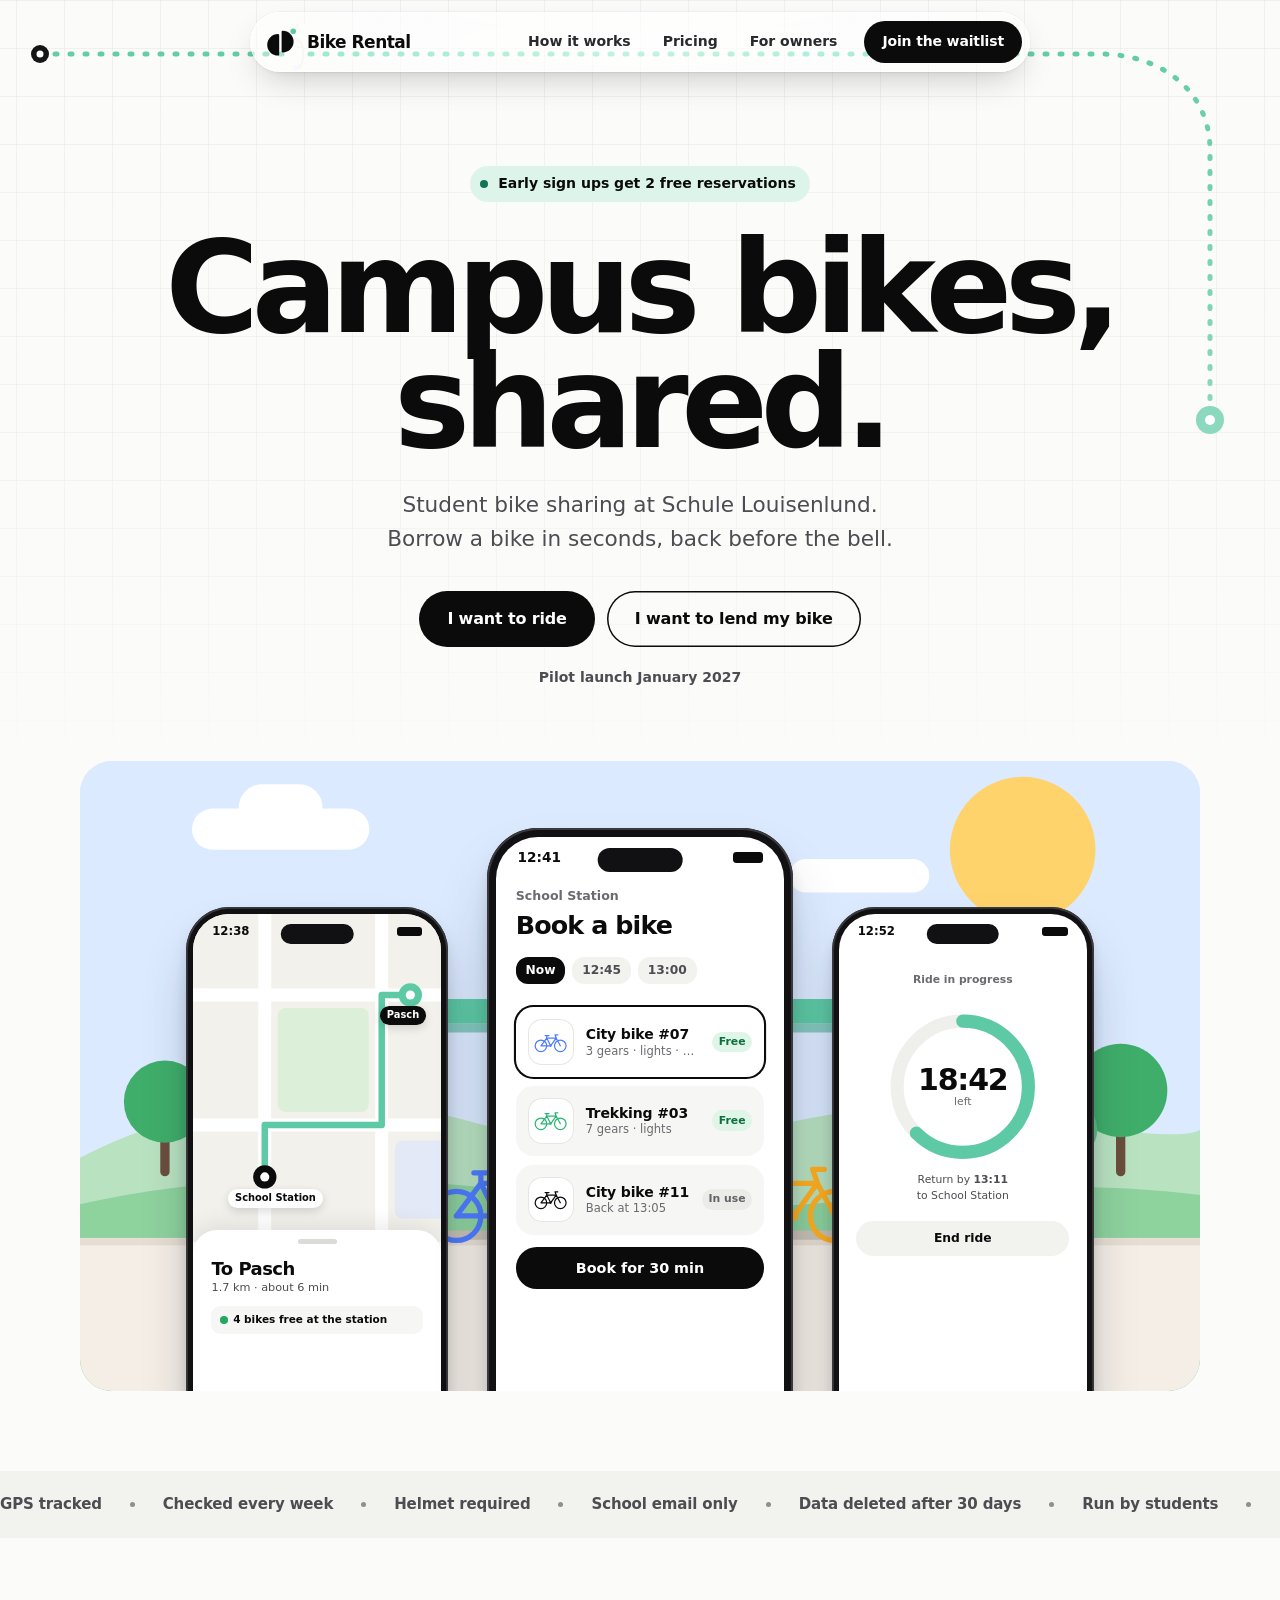
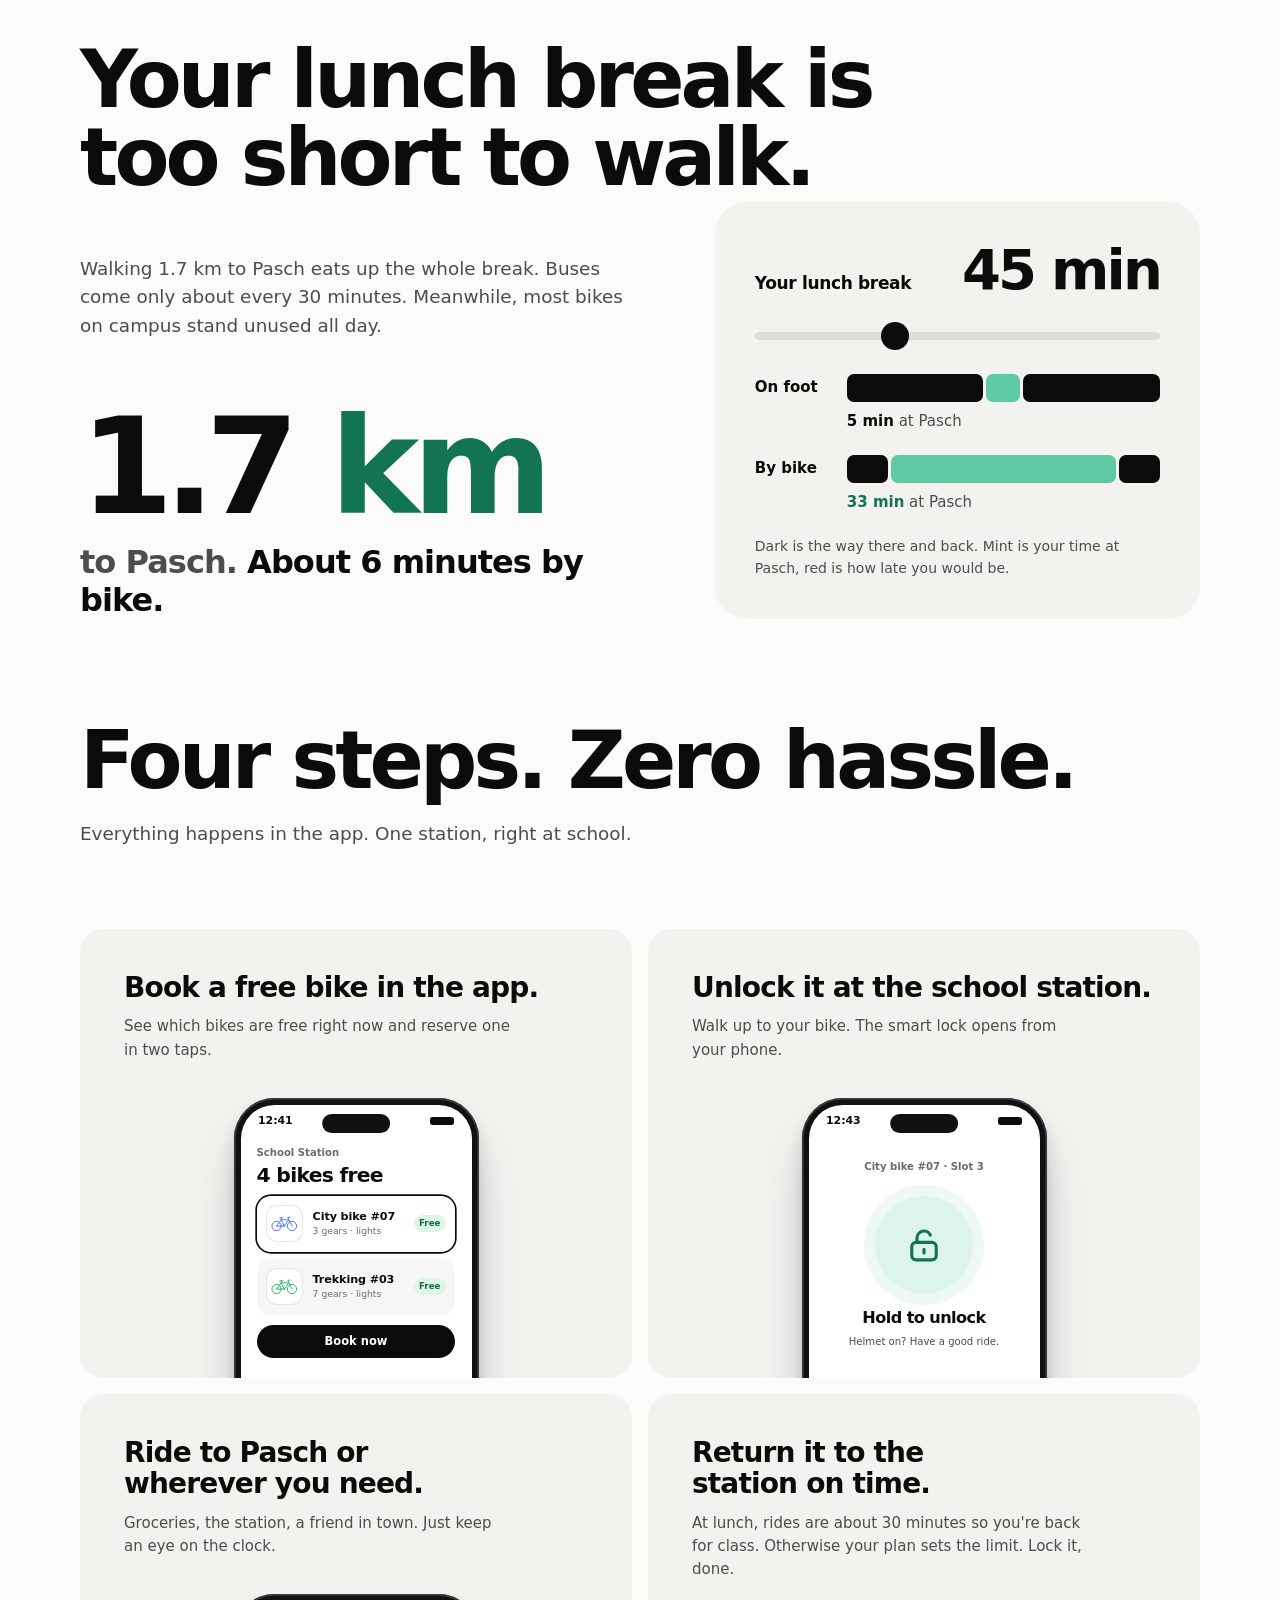
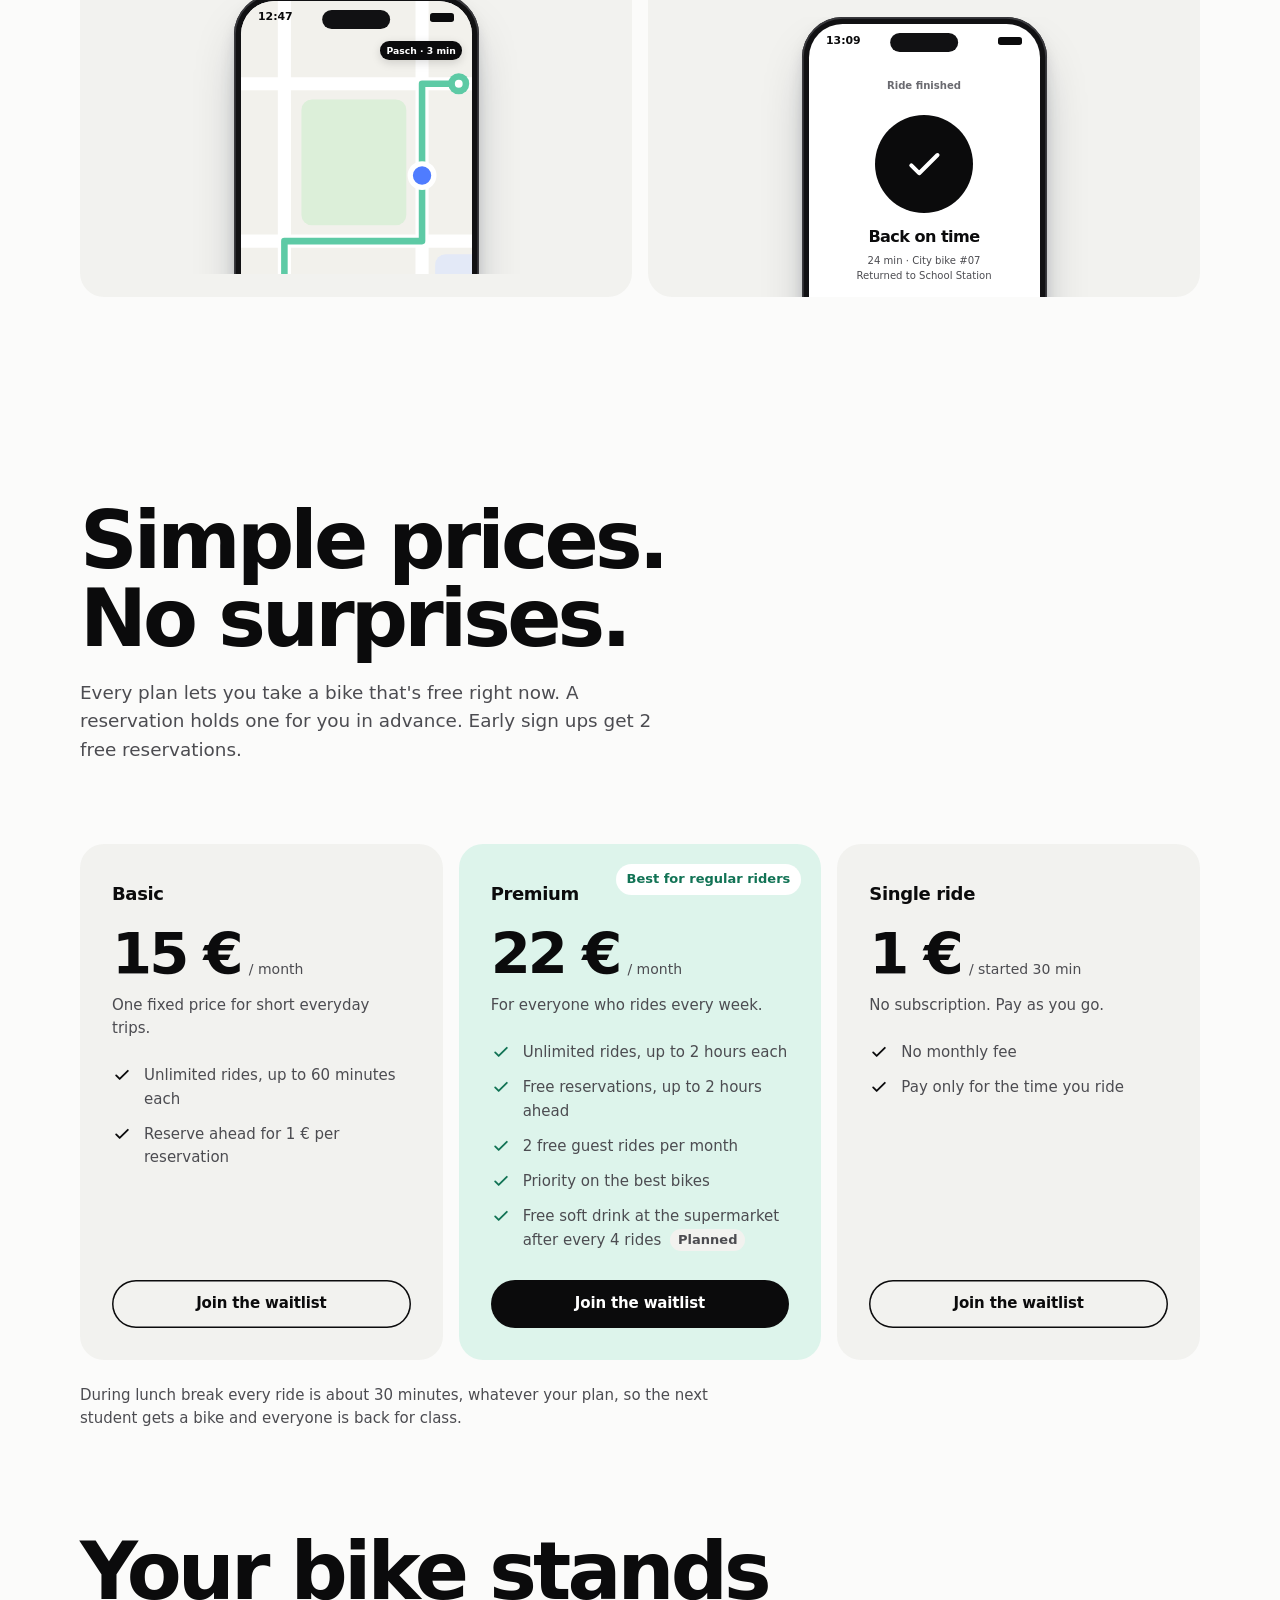
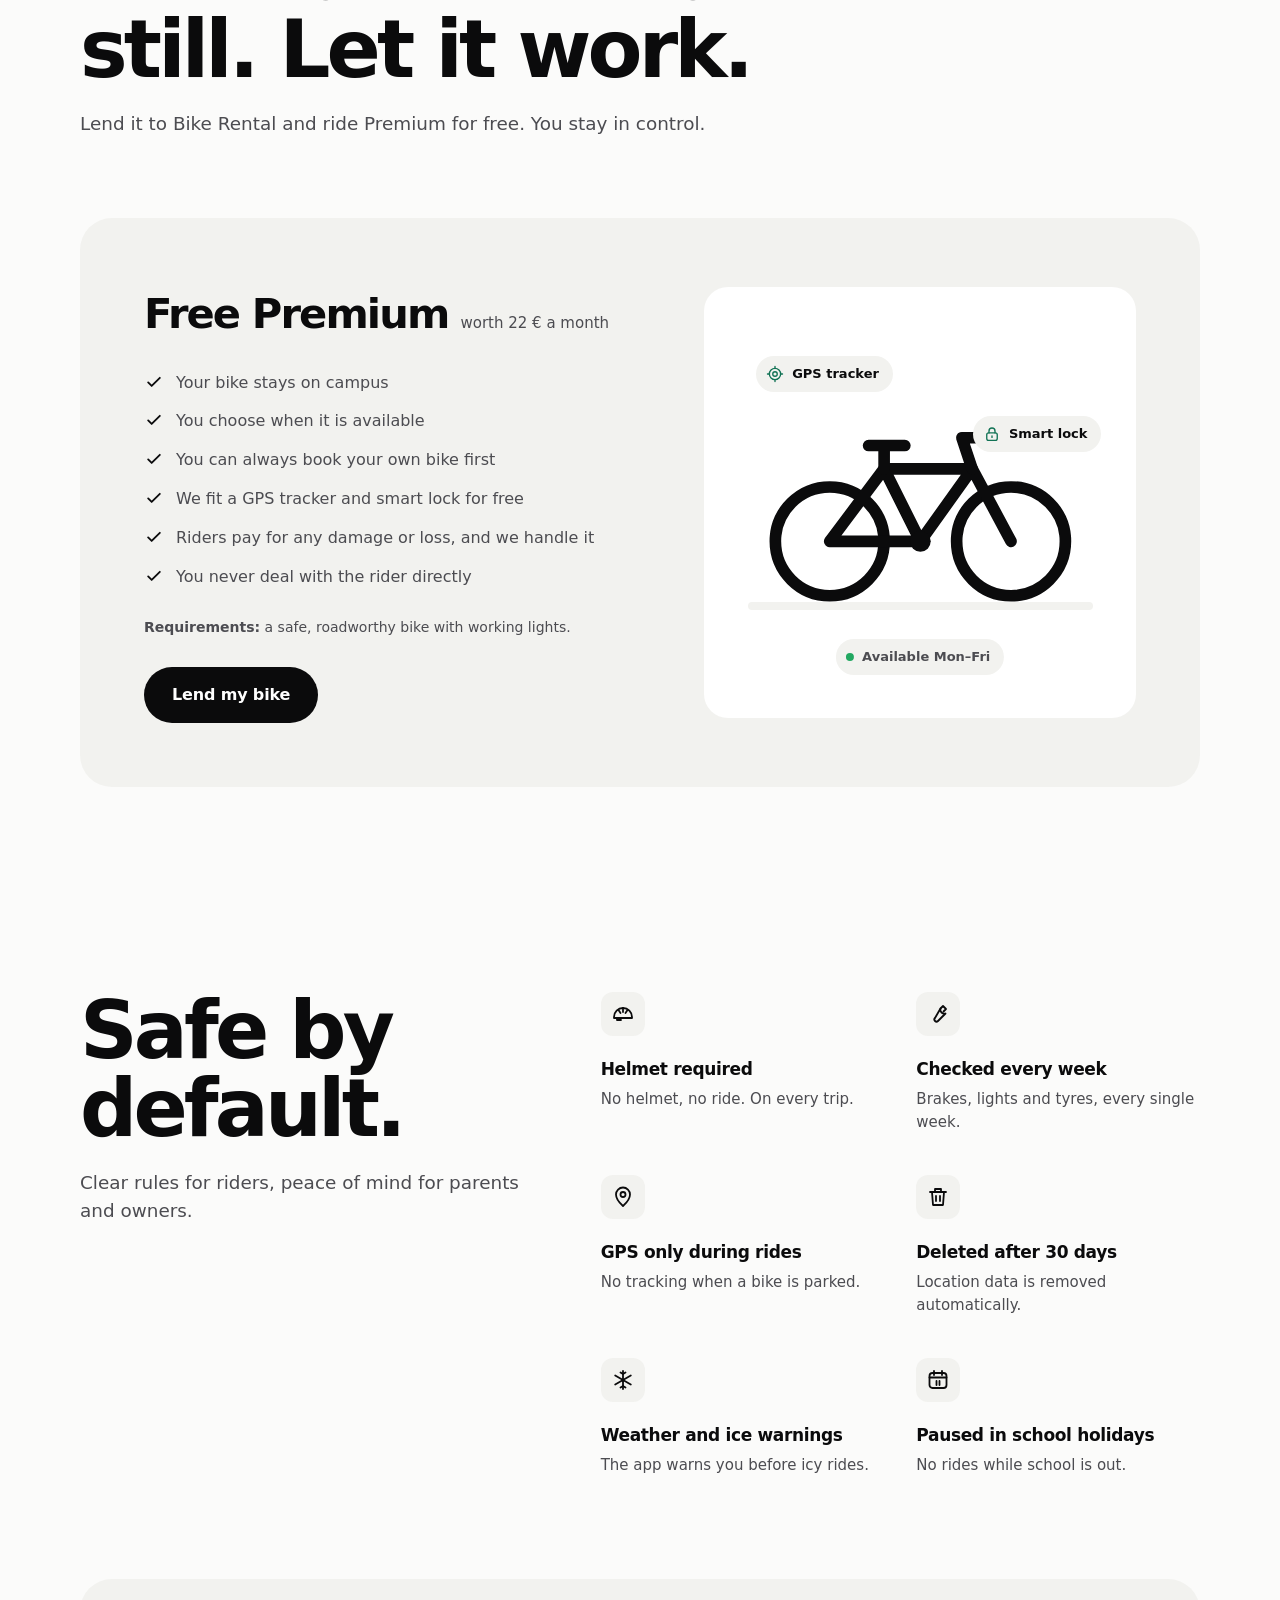
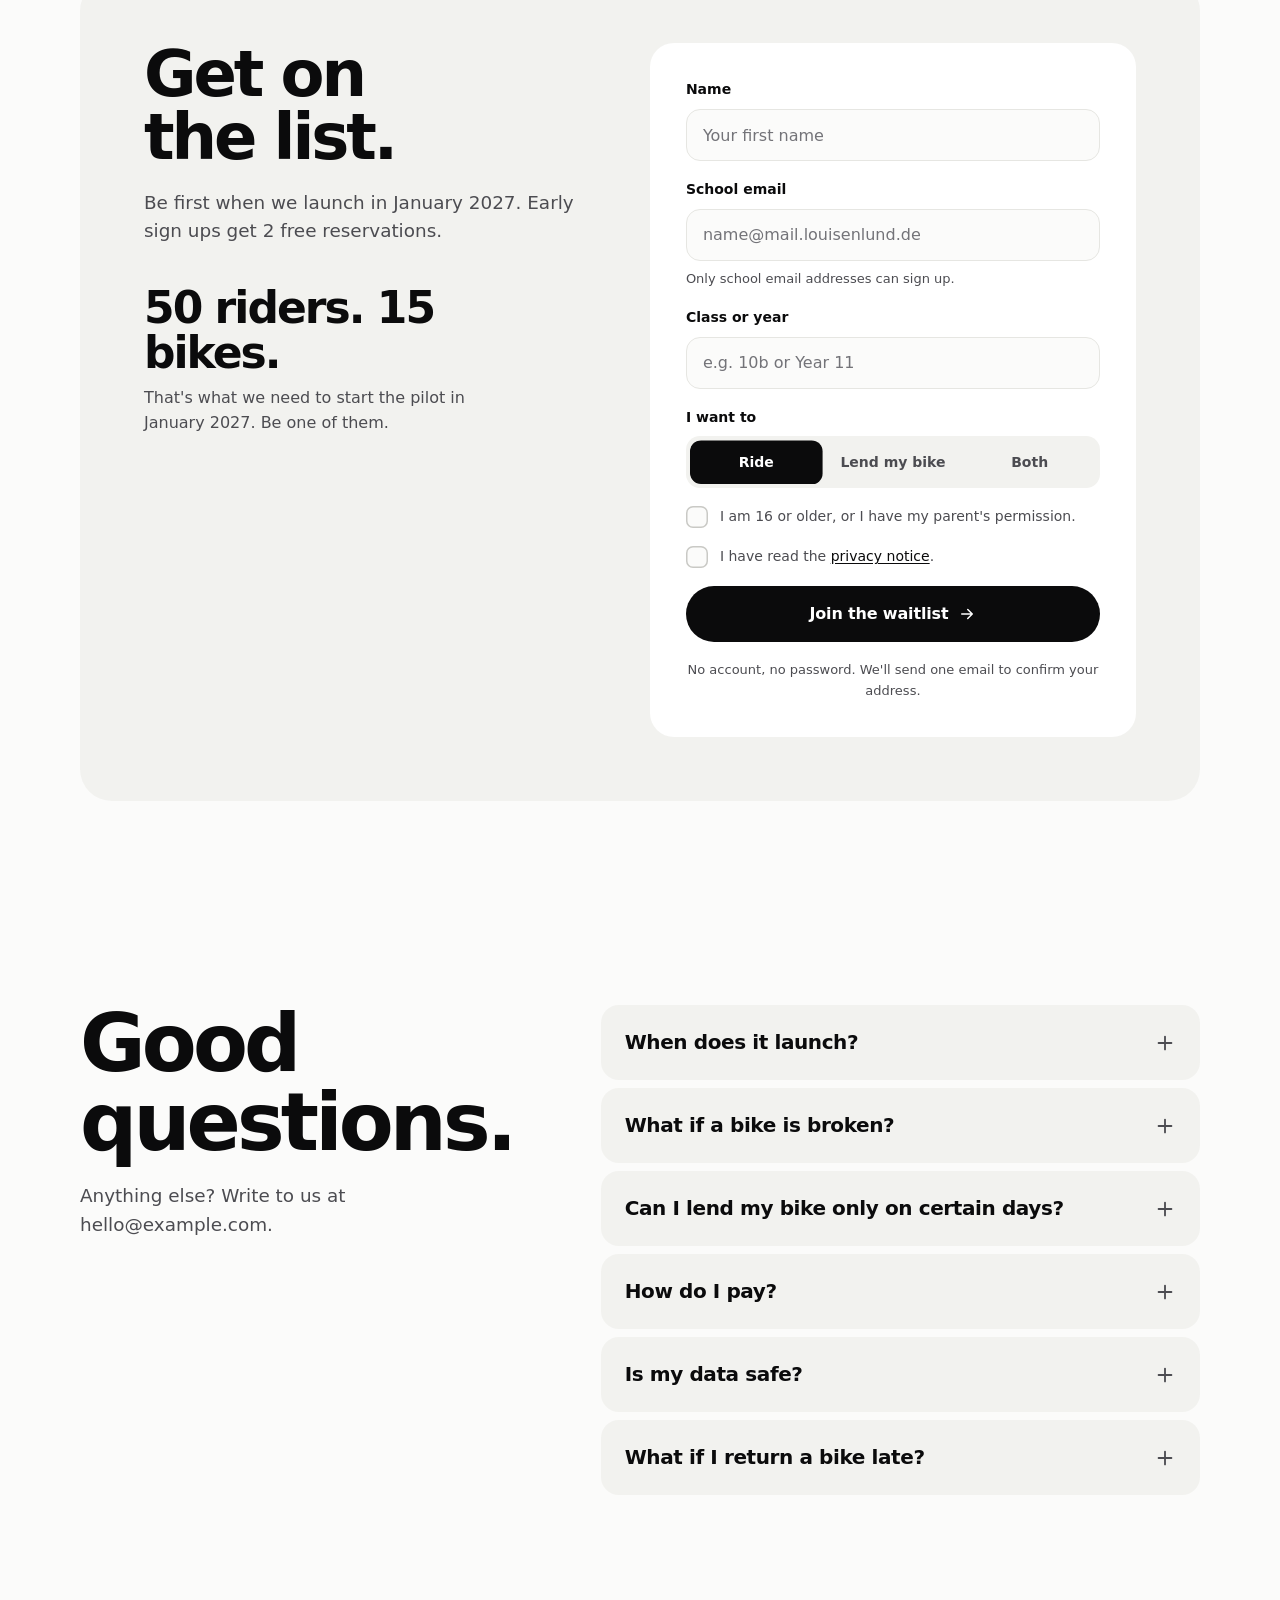
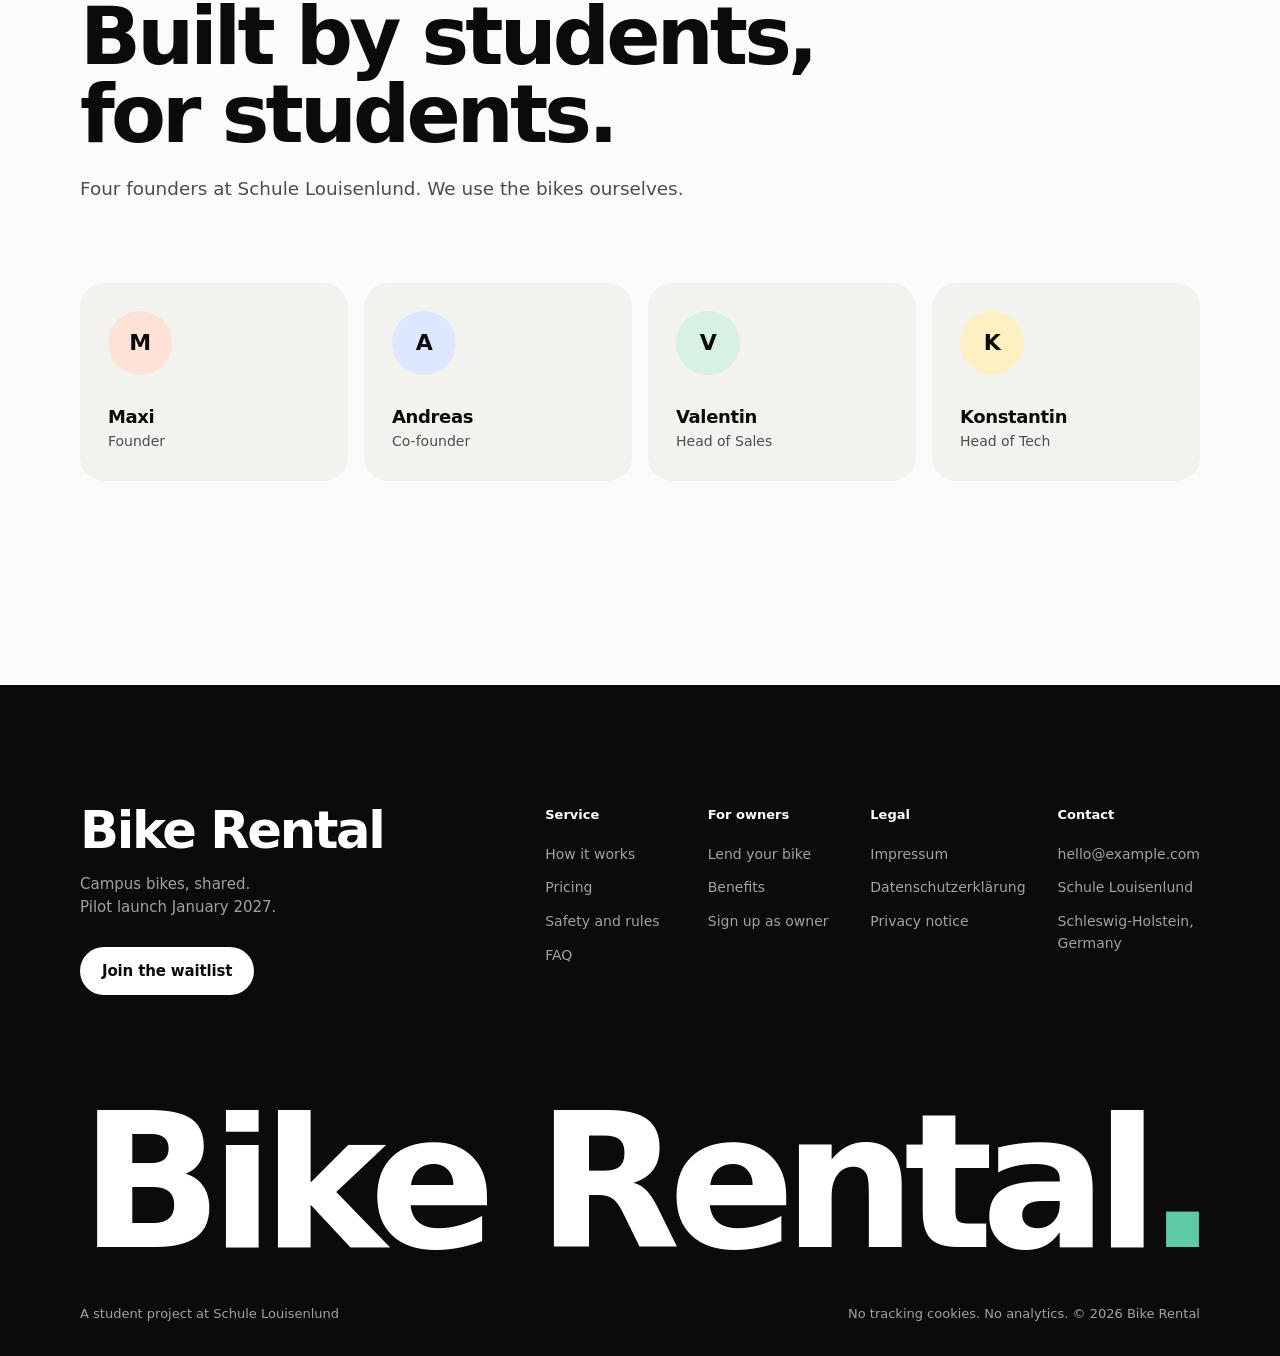
==== bikeshare-website/site/index.html @ fc55d1d4 "Add hero intro and form micro-animations, plus a photo plan Animations: - Hero intro: the route to P" ====
<!doctype html>
<!--
  ============================================================================
  Bike Rental · pre-launch waitlist site
  A student project at Schule Louisenlund.

  HOW TO EDIT
  - All texts and prices live directly in this file. Each section is marked
    with a big "SECTION" comment, so search for e.g. "SECTION 5" to find pricing.
  - The service name "Bike Rental" appears in all files in /site (index,
    impressum, datenschutz, confirmed). Use search & replace to rename.
  - Colours, spacing and fonts live in css/style.css (top of the file).
  - The sign-up backend URL and waitlist goals live in js/config.js.
  ============================================================================
-->
<html lang="en">
<head>
  <meta charset="utf-8">
  <meta name="viewport" content="width=device-width, initial-scale=1, viewport-fit=cover, interactive-widget=resizes-content">
  <title>Bike Rental · Campus bikes, shared.</title>
  <meta name="description" content="Peer-to-peer bike sharing for students at Schule Louisenlund. Borrow a bike from the school station in seconds. Join the waitlist for the pilot in January 2027.">
  <meta name="theme-color" content="#FBFBFA">

  <!-- Open Graph / WhatsApp preview.
       IMPORTANT: og:image and og:url must be ABSOLUTE URLs. Replace
       https://your-site.netlify.app with your real domain after deploying. -->
  <meta property="og:type" content="website">
  <meta property="og:site_name" content="Bike Rental">
  <meta property="og:title" content="Bike Rental · Campus bikes, shared.">
  <meta property="og:description" content="Borrow a bike from school in seconds. Back before the bell. Join the waitlist: early sign ups get 2 free reservations.">
  <meta property="og:url" content="https://your-site.netlify.app/">
  <meta property="og:image" content="https://your-site.netlify.app/img/og-image.png">
  <meta property="og:image:width" content="1200">
  <meta property="og:image:height" content="630">
  <meta property="og:image:alt" content="Bike Rental: Campus bikes, shared. A student bike sharing pilot at Schule Louisenlund.">
  <meta name="twitter:card" content="summary_large_image">

  <link rel="icon" href="img/favicon.svg" type="image/svg+xml">
  <link rel="apple-touch-icon" href="img/apple-touch-icon.png">

  <!-- Self-hosted font: no requests to Google or any other third party. -->
  <link rel="preload" href="fonts/inter-latin-wght.woff2" as="font" type="font/woff2" crossorigin>
  <link rel="stylesheet" href="css/style.css">

  <!-- Config first (backend URL, goals), then the page scripts. No third-party scripts. -->
  <script src="js/config.js"></script>
  <script src="js/liquid-glass.js" defer></script>
  <script src="js/main.js" defer></script>
</head>
<body>

<!-- ==========================================================================
     SVG DEFINITIONS
     1) #liquid-glass: the refraction filter used by the header (Chromium only,
        other browsers automatically get a frosted-glass fallback, see
        js/liquid-glass.js). The displacement map image is generated by JS so
        it always matches the exact size of the pill.
     2) Icon + illustration sprite, reused all over the page via <use>.
     ========================================================================== -->
<svg class="svg-defs" aria-hidden="true" focusable="false">
  <defs>
    <filter id="liquid-glass" x="0" y="0" width="100%" height="100%" color-interpolation-filters="sRGB">
      <!-- Displacement map: neutral grey in the middle, strong at the rounded edges -->
      <feImage id="liquid-glass-map" x="0" y="0" width="1" height="1" preserveAspectRatio="none" result="map"/>
      <!-- Light blur so text behind the glass softens a little -->
      <feGaussianBlur in="SourceGraphic" stdDeviation="0.7" result="soft"/>
      <!-- Refract each colour channel by a slightly different amount = chromatic aberration -->
      <feDisplacementMap in="soft" in2="map" scale="24" xChannelSelector="R" yChannelSelector="G" result="dispR"/>
      <feDisplacementMap in="soft" in2="map" scale="22" xChannelSelector="R" yChannelSelector="G" result="dispG"/>
      <feDisplacementMap in="soft" in2="map" scale="20" xChannelSelector="R" yChannelSelector="G" result="dispB"/>
      <feColorMatrix in="dispR" type="matrix" values="1 0 0 0 0  0 0 0 0 0  0 0 0 0 0  0 0 0 1 0" result="chR"/>
      <feColorMatrix in="dispG" type="matrix" values="0 0 0 0 0  0 1 0 0 0  0 0 0 0 0  0 0 0 1 0" result="chG"/>
      <feColorMatrix in="dispB" type="matrix" values="0 0 0 0 0  0 0 0 0 0  0 0 1 0 0  0 0 0 1 0" result="chB"/>
      <feBlend in="chR" in2="chG" mode="screen" result="chRG"/>
      <feBlend in="chRG" in2="chB" mode="screen" result="glass"/>
      <!-- Slight saturation boost, like real liquid glass -->
      <feColorMatrix in="glass" type="saturate" values="1.45"/>
    </filter>

    <!-- Simple bike illustration (colour = currentColor) -->
    <symbol id="i-bike" viewBox="0 0 120 76">
      <g fill="none" stroke="currentColor" stroke-width="4.5" stroke-linecap="round" stroke-linejoin="round">
        <circle cx="25" cy="50" r="21"/>
        <circle cx="95" cy="50" r="21"/>
        <path d="M25 50 L46 22 H80 L95 50 M46 22 L60 50 L80 22 M25 50 H60"/>
        <path d="M40 13 H54 M46 13 L46 22"/>
        <path d="M80 22 L76 10 H86"/>
      </g>
      <circle cx="60" cy="50" r="4" fill="currentColor"/>
    </symbol>

    <symbol id="i-check" viewBox="0 0 24 24"><path d="M5 12.5l4.2 4.2L19 7" fill="none" stroke="currentColor" stroke-width="2.2" stroke-linecap="round" stroke-linejoin="round"/></symbol>
    <symbol id="i-arrow" viewBox="0 0 24 24"><path d="M5 12h14M13 6l6 6-6 6" fill="none" stroke="currentColor" stroke-width="2" stroke-linecap="round" stroke-linejoin="round"/></symbol>
    <symbol id="i-plus" viewBox="0 0 24 24"><path d="M12 5v14M5 12h14" fill="none" stroke="currentColor" stroke-width="2" stroke-linecap="round"/></symbol>
    <symbol id="i-helmet" viewBox="0 0 24 24"><g fill="none" stroke="currentColor" stroke-width="1.8" stroke-linecap="round" stroke-linejoin="round"><path d="M3 15a9 9 0 0 1 18 0v1H3z"/><path d="M12 6v4M7.5 8l2 3M16.5 8l-2 3"/><path d="M6 16v2h4"/></g></symbol>
    <symbol id="i-wrench" viewBox="0 0 24 24"><g fill="none" stroke="currentColor" stroke-width="1.8" stroke-linecap="round" stroke-linejoin="round"><path d="M14.5 6.5a4 4 0 0 0 5 5L12 19a2.1 2.1 0 0 1-3-3z"/><path d="M14.5 6.5L17 4l3 3-2.5 2.5"/></g></symbol>
    <symbol id="i-pin" viewBox="0 0 24 24"><g fill="none" stroke="currentColor" stroke-width="1.8" stroke-linecap="round" stroke-linejoin="round"><path d="M12 21s-7-6.2-7-11.5a7 7 0 0 1 14 0C19 14.8 12 21 12 21z"/><circle cx="12" cy="9.5" r="2.5"/></g></symbol>
    <symbol id="i-trash" viewBox="0 0 24 24"><g fill="none" stroke="currentColor" stroke-width="1.8" stroke-linecap="round" stroke-linejoin="round"><path d="M4 7h16M9 7V4h6v3M6 7l1 13h10l1-13"/><path d="M10 11v5M14 11v5"/></g></symbol>
    <symbol id="i-snow" viewBox="0 0 24 24"><g fill="none" stroke="currentColor" stroke-width="1.8" stroke-linecap="round"><path d="M12 3v18M4.2 7.5l15.6 9M4.2 16.5l15.6-9"/><path d="M9.5 4.5L12 6l2.5-1.5M9.5 19.5L12 18l2.5 1.5"/></g></symbol>
    <symbol id="i-pause" viewBox="0 0 24 24"><g fill="none" stroke="currentColor" stroke-width="1.8" stroke-linecap="round" stroke-linejoin="round"><rect x="3.5" y="5" width="17" height="15" rx="3"/><path d="M3.5 9.5h17M8 3v4M16 3v4M10.5 13v4M13.5 13v4"/></g></symbol>
    <symbol id="i-lock" viewBox="0 0 24 24"><g fill="none" stroke="currentColor" stroke-width="1.8" stroke-linecap="round" stroke-linejoin="round"><rect x="5" y="10.5" width="14" height="10" rx="2.5"/><path d="M8 10.5V8a4 4 0 0 1 8 0v2.5"/><path d="M12 14.5v2"/></g></symbol>
    <symbol id="i-unlock" viewBox="0 0 24 24"><g fill="none" stroke="currentColor" stroke-width="1.8" stroke-linecap="round" stroke-linejoin="round"><rect x="5" y="10.5" width="14" height="10" rx="2.5"/><path d="M8 10.5V8a4 4 0 0 1 7.6-1.7"/><path d="M12 14.5v2"/></g></symbol>
    <symbol id="i-gps" viewBox="0 0 24 24"><g fill="none" stroke="currentColor" stroke-width="1.8" stroke-linecap="round"><circle cx="12" cy="12" r="3"/><circle cx="12" cy="12" r="7.5"/><path d="M12 2v2.5M12 19.5V22M2 12h2.5M19.5 12H22"/></g></symbol>
    <symbol id="i-menu" viewBox="0 0 24 24"><path d="M4 9h16M4 15h16" fill="none" stroke="currentColor" stroke-width="2" stroke-linecap="round"/></symbol>
  </defs>
</svg>

<a class="skip-link" href="#main">Skip to content</a>

<!-- ==========================================================================
     HEADER · floating liquid-glass pill
     The .glass element gets the class "glass--svg" from js/liquid-glass.js when
     the browser supports SVG filters in backdrop-filter. Otherwise it keeps the
     frosted-glass fallback styles.
     ========================================================================== -->
<header class="site-header">
  <div class="glass" data-glass>
    <a class="logo" href="#top" aria-label="Bike Rental home">
      <span class="logo__mark" aria-hidden="true">
        <svg viewBox="-36 -40 80 74" role="img" aria-hidden="true"><path d="M-6 -20 A24 24 0 0 0 -6 28 Z" fill="currentColor" stroke="currentColor" stroke-width="6" stroke-linejoin="round"/><path d="M6 -28 A24 24 0 0 1 6 20 Z" fill="currentColor" stroke="currentColor" stroke-width="6" stroke-linejoin="round"/><circle cx="32" cy="-30" r="7" fill="#5DCAA5"/></svg>
      </span>
      <span class="logo__text">Bike Rental</span>
    </a>

    <nav class="nav" aria-label="Main">
      <span class="nav__lens" aria-hidden="true"></span>
      <a class="nav__link" href="#how">How it works</a>
      <a class="nav__link" href="#pricing">Pricing</a>
      <a class="nav__link" href="#owners">For owners</a>
    </nav>

    <a class="btn btn--dark btn--sm header__cta" href="#signup" data-role-select="ride">
      <span class="hide-xs">Join the waitlist</span><span class="show-xs">Join</span>
    </a>
    <button class="menu-toggle" type="button" aria-expanded="false" aria-controls="mobile-menu" aria-label="Open menu">
      <svg><use href="#i-menu"/></svg>
    </button>
  </div>

  <!-- Mobile menu (small screens only) -->
  <nav class="mobile-menu" id="mobile-menu" aria-label="Mobile" hidden>
    <a href="#how">How it works</a>
    <a href="#pricing">Pricing</a>
    <a href="#owners">For owners</a>
    <a href="#faq">FAQ</a>
  </nav>
</header>

<main id="main">

  <!-- ========================================================================
       SECTION 1 · HERO
       ======================================================================== -->
  <section class="hero" id="top">
    <!-- Decorative map background: faint grid + a coloured route that runs
         right underneath the glass header, so the refraction is visible from
         the very first second. -->
    <svg class="hero__map" viewBox="0 0 1440 760" preserveAspectRatio="xMidYMin slice" aria-hidden="true">
      <defs>
        <pattern id="grid" width="48" height="48" patternUnits="userSpaceOnUse">
          <path d="M48 0H0V48" fill="none" stroke="#E4E4DF" stroke-width="1"/>
        </pattern>
        <linearGradient id="mapFade" x1="0" y1="0" x2="0" y2="1">
          <stop offset="0" stop-color="#fff" stop-opacity="1"/>
          <stop offset=".75" stop-color="#fff" stop-opacity=".6"/>
          <stop offset="1" stop-color="#fff" stop-opacity="0"/>
        </linearGradient>
        <mask id="mapMask"><rect width="1440" height="760" fill="url(#mapFade)"/></mask>
        <!-- Intro: this solid path is drawn once on load and reveals the dashed route under it -->
        <mask id="routeDraw" maskUnits="userSpaceOnUse" x="0" y="0" width="1440" height="760">
          <path class="hero__route-draw" d="M120 54 H1180 C1240 54 1290 90 1290 150 V420" pathLength="1" fill="none" stroke="#fff" stroke-width="16" stroke-linecap="round"/>
        </mask>
      </defs>
      <g mask="url(#mapMask)">
        <rect width="1440" height="760" fill="url(#grid)"/>
        <!-- route to Pasch: runs through the lower half of the glass header,
             so you can see it stretch and bend at the pill's edges -->
        <path class="hero__route" mask="url(#routeDraw)" d="M120 54 H1180 C1240 54 1290 90 1290 150 V420" fill="none" stroke="#5DCAA5" stroke-width="5" stroke-linecap="round" stroke-dasharray="2 13"/>
        <circle cx="120" cy="54" r="9" fill="#0B0B0C"/>
        <circle cx="120" cy="54" r="3.5" fill="#fff"/>
        <g transform="translate(1290 420)">
          <g class="hero__pin"><circle r="14" fill="#5DCAA5"/><circle r="5" fill="#fff"/></g>
        </g>
      </g>
    </svg>

    <div class="container hero__inner">
      <p class="badge reveal">
        <span class="badge__dot" aria-hidden="true"></span>
        <!-- Offer text -->
        Early sign ups get 2 free reservations
      </p>
      <h1 class="hero__title reveal">Campus bikes,<br>shared.</h1>
      <p class="hero__sub reveal">Student bike sharing at Schule Louisenlund. Borrow a bike in seconds, back before the bell.</p>
      <div class="hero__actions reveal">
        <a class="btn btn--dark btn--lg" href="#signup" data-role-select="ride">I want to ride</a>
        <a class="btn btn--outline btn--lg" href="#signup" data-role-select="lend">I want to lend my bike</a>
      </div>
      <p class="hero__meta reveal">Pilot launch January 2027</p>
    </div>

    <!-- Hero visual: colourful station illustration + phone mockups -->
    <div class="container">
      <div class="hero__visual reveal">
        <svg class="scene" viewBox="0 0 1200 720" preserveAspectRatio="xMidYMax slice" aria-hidden="true">
          <rect width="1200" height="720" fill="#DCEAFF"/>
          <circle cx="1010" cy="140" r="78" fill="#FFD36B"/>
          <g fill="#fff">
            <rect x="120" y="96" width="190" height="44" rx="22"/><rect x="170" y="70" width="90" height="50" rx="25"/>
            <rect x="760" y="150" width="150" height="36" rx="18"/>
          </g>
          <path d="M0 470 C180 380 330 400 480 450 S820 380 1000 420 1200 440 1200 440 V720 H0z" fill="#B9E2C1"/>
          <path d="M0 520 C220 470 420 500 600 520 S960 480 1200 510 V720 H0z" fill="#8ED29E"/>
          <!-- trees -->
          <g>
            <rect x="86" y="420" width="10" height="70" rx="5" fill="#6B4E3D"/><circle cx="91" cy="410" r="44" fill="#3FAE6A"/>
            <rect x="1110" y="410" width="10" height="80" rx="5" fill="#6B4E3D"/><circle cx="1115" cy="398" r="50" fill="#3FAE6A"/>
            <circle cx="1060" cy="440" r="30" fill="#5CC27F"/>
          </g>
          <!-- pavement -->
          <rect x="0" y="560" width="1200" height="160" fill="#F4EEE6"/>
          <rect x="0" y="556" width="1200" height="8" fill="#E6DED3"/>
          <!-- station canopy -->
          <g>
            <rect x="150" y="300" width="900" height="26" rx="13" fill="#5DCAA5"/>
            <rect x="170" y="326" width="860" height="10" rx="5" fill="#3FAE8A" opacity=".55"/>
            <rect x="200" y="326" width="12" height="236" fill="#2B2B2E"/>
            <rect x="988" y="326" width="12" height="236" fill="#2B2B2E"/>
          </g>
          <!-- bike rack -->
          <rect x="220" y="548" width="760" height="10" rx="5" fill="#C9C1B6"/>
          <!-- bikes (colour per bike) -->
          <g>
            <use href="#i-bike" x="230" y="470" width="150" height="95" color="#0B0B0C"/>
            <use href="#i-bike" x="372" y="470" width="150" height="95" color="#4F7CFF"/>
            <use href="#i-bike" x="690" y="470" width="150" height="95" color="#FFB020"/>
            <use href="#i-bike" x="832" y="470" width="150" height="95" color="#5DCAA5"/>
          </g>
        </svg>

        <!-- Phone mockups (built with HTML/CSS so they stay crisp at any size) -->
        <div class="hero__phones">

          <!-- Left phone: map with the station -->
          <div data-ui class="phone phone--side phone--left" aria-hidden="true">
            <div class="phone__screen">
              <div class="phone__status"><span>12:38</span><span class="phone__island"></span><span class="phone__sig"></span></div>
              <div class="mapview">
                <svg viewBox="0 0 200 260" preserveAspectRatio="xMidYMid slice">
                  <rect width="200" height="260" fill="#F2F1EC"/>
                  <path d="M-10 70 H210 M-10 170 H210 M60 -10 V270 M150 -10 V270" stroke="#fff" stroke-width="10"/>
                  <rect x="70" y="80" width="70" height="80" rx="6" fill="#DCEFD9"/>
                  <rect x="160" y="182" width="50" height="60" rx="6" fill="#E3E9F7"/>
                  <path d="M60 210 V170 H150 V70 H172" fill="none" stroke="#5DCAA5" stroke-width="5" stroke-linecap="round" stroke-linejoin="round"/>
                  <circle cx="60" cy="210" r="9" fill="#0B0B0C"/><circle cx="60" cy="210" r="3.5" fill="#fff"/>
                  <circle cx="172" cy="70" r="9" fill="#5DCAA5"/><circle cx="172" cy="70" r="3.5" fill="#fff"/>
                </svg>
                <span class="mapview__label mapview__label--a">School Station</span>
                <span class="mapview__label mapview__label--b">Pasch</span>
              </div>
              <div class="sheet">
                <div class="sheet__handle"></div>
                <p class="sheet__title">To Pasch</p>
                <p class="sheet__meta">1.7 km · about 6 min</p>
                <div class="sheet__row"><span class="dot dot--ok"></span>4 bikes free at the station</div>
              </div>
            </div>
          </div>

          <!-- Centre phone: booking screen -->
          <div data-ui class="phone phone--main" aria-hidden="true">
            <div class="phone__screen">
              <div class="phone__status"><span>12:41</span><span class="phone__island"></span><span class="phone__sig"></span></div>
              <div class="app">
                <p class="app__eyebrow">School Station</p>
                <p class="app__title">Book a bike</p>
                <div class="chips"><span class="chip chip--on">Now</span><span class="chip">12:45</span><span class="chip">13:00</span></div>
                <div class="bike-item bike-item--on">
                  <span class="bike-item__icon" style="color:#4F7CFF"><svg><use href="#i-bike"/></svg></span>
                  <span class="bike-item__body"><b>City bike #07</b><small>3 gears · lights · basket</small></span>
                  <span class="tag tag--ok">Free</span>
                </div>
                <div class="bike-item">
                  <span class="bike-item__icon" style="color:#2BB673"><svg><use href="#i-bike"/></svg></span>
                  <span class="bike-item__body"><b>Trekking #03</b><small>7 gears · lights</small></span>
                  <span class="tag tag--ok">Free</span>
                </div>
                <div class="bike-item">
                  <span class="bike-item__icon" style="color:#0B0B0C"><svg><use href="#i-bike"/></svg></span>
                  <span class="bike-item__body"><b>City bike #11</b><small>Back at 13:05</small></span>
                  <span class="tag">In use</span>
                </div>
                <div class="app__cta">Book for 30 min</div>
              </div>
            </div>
          </div>

          <!-- Right phone: ride timer -->
          <div data-ui class="phone phone--side phone--right" aria-hidden="true">
            <div class="phone__screen">
              <div class="phone__status"><span>12:52</span><span class="phone__island"></span><span class="phone__sig"></span></div>
              <div class="app app--center">
                <p class="app__eyebrow">Ride in progress</p>
                <div class="ring">
                  <svg viewBox="0 0 120 120"><circle cx="60" cy="60" r="50" fill="none" stroke="#EFEFEC" stroke-width="10"/><circle cx="60" cy="60" r="50" fill="none" stroke="#5DCAA5" stroke-width="10" stroke-linecap="round" stroke-dasharray="314" stroke-dashoffset="118" transform="rotate(-90 60 60)"/></svg>
                  <div class="ring__label"><b>18:42</b><small>left</small></div>
                </div>
                <p class="app__note">Return by <b>13:11</b><br>to School Station</p>
                <div class="app__cta app__cta--ghost">End ride</div>
              </div>
            </div>
          </div>

        </div>
      </div>
    </div>
  </section>

  <!-- ========================================================================
       SECTION 2 · TRUST TICKER
       The list is duplicated once (aria-hidden) for a seamless endless loop.
       ======================================================================== -->
  <section class="ticker" aria-label="Why you can trust Bike Rental">
    <div class="ticker__track">
      <ul class="ticker__list">
        <li>GPS tracked</li><li>Checked every week</li><li>Helmet required</li><li>School email only</li><li>Data deleted after 30 days</li><li>Run by students</li>
      </ul>
      <ul class="ticker__list" aria-hidden="true">
        <li>GPS tracked</li><li>Checked every week</li><li>Helmet required</li><li>School email only</li><li>Data deleted after 30 days</li><li>Run by students</li>
      </ul>
    </div>
  </section>

  <!-- ========================================================================
       SECTION 3 · THE PROBLEM
       ======================================================================== -->
  <section class="section" id="problem">
    <div class="container">
      <h2 class="h2 h2--wide reveal">Your lunch break is too short to walk.</h2>
      <div class="problem">
        <div class="problem__text">
          <p class="lead reveal">Walking 1.7 km to Pasch eats up the whole break. Buses come only about every 30 minutes. Meanwhile, most bikes on campus stand unused all day.</p>
          <div class="bignum reveal">
            <p class="bignum__value">1.7<span> km</span></p>
            <p class="bignum__caption">to Pasch. <strong>About 6 minutes by bike.</strong></p>
          </div>
        </div>

        <!-- LIVE: lunch break planner (js/main.js, section 6).
             Real numbers: 1.7 km each way, about 20 min on foot (5 km/h),
             about 6 min by bike (17 km/h). Without JS it shows a 45 minute break. -->
        <div class="planner reveal" data-planner>
          <div class="planner__head">
            <label class="planner__label" for="break-len">Your lunch break</label>
            <output class="planner__value" id="break-out" for="break-len"><span data-break>45</span> min</output>
          </div>
          <input class="planner__range" id="break-len" type="range" min="30" max="75" step="5" value="45" aria-describedby="planner-note">
          <div class="planner__row">
            <p class="planner__mode">On foot</p>
            <div class="planner__track" data-track="walk" style="--total:45">
              <span class="seg seg--go" style="--m:20"></span><span class="seg seg--stay" style="--m:5"></span><span class="seg seg--go" style="--m:20"></span>
            </div>
            <p class="planner__result" data-result="walk"><b>5 min</b> at Pasch</p>
          </div>
          <div class="planner__row planner__row--bike">
            <p class="planner__mode">By bike</p>
            <div class="planner__track" data-track="bike" style="--total:45">
              <span class="seg seg--go" style="--m:6"></span><span class="seg seg--stay" style="--m:33"></span><span class="seg seg--go" style="--m:6"></span>
            </div>
            <p class="planner__result" data-result="bike"><b>33 min</b> at Pasch</p>
          </div>
          <p class="planner__note" id="planner-note">Dark is the way there and back. Mint is your time at Pasch, red is how late you would be.</p>
        </div>
      </div>
    </div>
  </section>

  <!-- ========================================================================
       SECTION 4 · HOW IT WORKS
       ======================================================================== -->
  <section class="section section--tight-top" id="how">
    <div class="container">
      <h2 class="h2 reveal">Four steps. Zero hassle.</h2>
      <p class="lead reveal">Everything happens in the app. One station, right at school.</p>

      <ol class="steps">
        <!-- Step 1 -->
        <li class="card step reveal">
          <div class="step__text">
            <h3 class="h3">Book a free bike in the app.</h3>
            <p>See which bikes are free right now and reserve one in two taps.</p>
          </div>
          <div class="step__visual">
            <div data-ui class="phone phone--crop" aria-hidden="true">
              <div class="phone__screen">
                <div class="phone__status"><span>12:41</span><span class="phone__island"></span><span class="phone__sig"></span></div>
                <div class="app">
                  <p class="app__eyebrow">School Station</p>
                  <p class="app__title">4 bikes free</p>
                  <div class="bike-item bike-item--on">
                    <span class="bike-item__icon" style="color:#4F7CFF"><svg><use href="#i-bike"/></svg></span>
                    <span class="bike-item__body"><b>City bike #07</b><small>3 gears · lights</small></span>
                    <span class="tag tag--ok">Free</span>
                  </div>
                  <div class="bike-item">
                    <span class="bike-item__icon" style="color:#2BB673"><svg><use href="#i-bike"/></svg></span>
                    <span class="bike-item__body"><b>Trekking #03</b><small>7 gears · lights</small></span>
                    <span class="tag tag--ok">Free</span>
                  </div>
                  <div class="app__cta">Book now</div>
                </div>
              </div>
            </div>
          </div>
        </li>

        <!-- Step 2 -->
        <li class="card step reveal">
          <div class="step__text">
            <h3 class="h3">Unlock it at the school station.</h3>
            <p>Walk up to your bike. The smart lock opens from your phone.</p>
          </div>
          <div class="step__visual">
            <div data-ui class="phone phone--crop" aria-hidden="true">
              <div class="phone__screen">
                <div class="phone__status"><span>12:43</span><span class="phone__island"></span><span class="phone__sig"></span></div>
                <div class="app app--center">
                  <p class="app__eyebrow">City bike #07 · Slot 3</p>
                  <div class="unlock"><svg><use href="#i-unlock"/></svg></div>
                  <p class="app__title app__title--sm">Hold to unlock</p>
                  <p class="app__note">Helmet on? Have a good ride.</p>
                </div>
              </div>
            </div>
          </div>
        </li>

        <!-- Step 3 -->
        <li class="card step reveal">
          <div class="step__text">
            <h3 class="h3">Ride to Pasch or wherever you need.</h3>
            <p>Groceries, the station, a friend in town. Just keep an eye on the clock.</p>
          </div>
          <div class="step__visual">
            <div data-ui class="phone phone--crop" aria-hidden="true">
              <div class="phone__screen">
                <div class="phone__status"><span>12:47</span><span class="phone__island"></span><span class="phone__sig"></span></div>
                <div class="mapview mapview--full">
                  <svg viewBox="0 0 200 420" preserveAspectRatio="xMidYMin slice">
                    <rect width="200" height="420" fill="#F2F1EC"/>
                    <path d="M-10 70 H210 M-10 190 H210 M45 -10 V430 M150 -10 V430" stroke="#fff" stroke-width="10"/>
                    <rect x="58" y="82" width="80" height="96" rx="8" fill="#DCEFD9"/>
                    <rect x="160" y="200" width="50" height="70" rx="8" fill="#E3E9F7"/>
                    <path d="M45 250 V190 H150 V70 H178" fill="none" stroke="#5DCAA5" stroke-width="5" stroke-linecap="round" stroke-linejoin="round"/>
                    <circle cx="45" cy="250" r="8" fill="#0B0B0C"/><circle cx="45" cy="250" r="3" fill="#fff"/>
                    <circle cx="150" cy="140" r="9" fill="#4F7CFF" stroke="#fff" stroke-width="4"/>
                    <circle cx="178" cy="70" r="8" fill="#5DCAA5"/><circle cx="178" cy="70" r="3" fill="#fff"/>
                  </svg>
                  <span class="mapview__label mapview__label--b">Pasch · 3 min</span>
                </div>
              </div>
            </div>
          </div>
        </li>

        <!-- Step 4 -->
        <li class="card step reveal">
          <div class="step__text">
            <h3 class="h3">Return it to the station on time.</h3>
            <p>At lunch, rides are about 30 minutes so you're back for class. Otherwise your plan sets the limit. Lock it, done.</p>
          </div>
          <div class="step__visual">
            <div data-ui class="phone phone--crop" aria-hidden="true">
              <div class="phone__screen">
                <div class="phone__status"><span>13:09</span><span class="phone__island"></span><span class="phone__sig"></span></div>
                <div class="app app--center">
                  <p class="app__eyebrow">Ride finished</p>
                  <div class="done"><svg><use href="#i-check"/></svg></div>
                  <p class="app__title app__title--sm">Back on time</p>
                  <p class="app__note">24 min · City bike #07<br>Returned to School Station</p>
                </div>
              </div>
            </div>
          </div>
        </li>
      </ol>
    </div>
  </section>

  <!-- ========================================================================
       SECTION 5 · PRICING (for riders)
       Edit prices and features here. The Premium card has the "is-featured" class.
       ======================================================================== -->
  <section class="section" id="pricing">
    <div class="container">
      <h2 class="h2 reveal">Simple prices. No surprises.</h2>
      <p class="lead reveal">Every plan lets you take a bike that's free right now. A reservation holds one for you in advance. Early sign ups get 2 free reservations.</p>

      <div class="plans">
        <!-- Basic -->
        <article class="card plan reveal">
          <h3 class="plan__name">Basic</h3>
          <p class="plan__price"><b>15 €</b><span>/ month</span></p>
          <p class="plan__desc">One fixed price for short everyday trips.</p>
          <ul class="list">
            <li><svg><use href="#i-check"/></svg>Unlimited rides, up to 60 minutes each</li>
            <li><svg><use href="#i-check"/></svg>Reserve ahead for 1 € per reservation</li>
          </ul>
          <a class="btn btn--outline btn--block" href="#signup" data-role-select="ride">Join the waitlist</a>
        </article>

        <!-- Premium (highlighted) -->
        <article class="card plan plan--featured reveal">
          <p class="plan__badge">Best for regular riders</p>
          <h3 class="plan__name">Premium</h3>
          <p class="plan__price"><b>22 €</b><span>/ month</span></p>
          <p class="plan__desc">For everyone who rides every week.</p>
          <ul class="list">
            <li><svg><use href="#i-check"/></svg>Unlimited rides, up to 2 hours each</li>
            <li><svg><use href="#i-check"/></svg>Free reservations, up to 2 hours ahead</li>
            <li><svg><use href="#i-check"/></svg>2 free guest rides per month</li>
            <li><svg><use href="#i-check"/></svg>Priority on the best bikes</li>
            <li><svg><use href="#i-check"/></svg><span>Free soft drink at the supermarket after every 4 rides <span class="pill-note">Planned</span></span></li>
          </ul>
          <a class="btn btn--dark btn--block" href="#signup" data-role-select="ride">Join the waitlist</a>
        </article>

        <!-- Single ride -->
        <article class="card plan reveal">
          <h3 class="plan__name">Single ride</h3>
          <p class="plan__price"><b>1 €</b><span>/ started 30 min</span></p>
          <p class="plan__desc">No subscription. Pay as you go.</p>
          <ul class="list">
            <li><svg><use href="#i-check"/></svg>No monthly fee</li>
            <li><svg><use href="#i-check"/></svg>Pay only for the time you ride</li>
          </ul>
          <a class="btn btn--outline btn--block" href="#signup" data-role-select="ride">Join the waitlist</a>
        </article>
      </div>
      <p class="plans__note reveal">During lunch break every ride is about 30 minutes, whatever your plan, so the next student gets a bike and everyone is back for class.</p>
    </div>
  </section>

  <!-- ========================================================================
       SECTION 6 · FOR BIKE OWNERS
       ======================================================================== -->
  <section class="section section--tight-top" id="owners">
    <div class="container">
      <h2 class="h2 reveal">Your bike stands still. Let it work.</h2>
      <p class="lead reveal">Lend it to Bike Rental and ride Premium for free. You stay in control.</p>

      <div class="owner-card reveal">
        <div class="owner-card__main">
          <p class="owner-card__worth"><b>Free Premium</b><span>worth 22 € a month</span></p>
          <ul class="list list--lg">
            <li><svg><use href="#i-check"/></svg>Your bike stays on campus</li>
            <li><svg><use href="#i-check"/></svg>You choose when it is available</li>
            <li><svg><use href="#i-check"/></svg>You can always book your own bike first</li>
            <li><svg><use href="#i-check"/></svg>We fit a GPS tracker and smart lock for free</li>
            <li><svg><use href="#i-check"/></svg>Riders pay for any damage or loss, and we handle it</li>
            <li><svg><use href="#i-check"/></svg>You never deal with the rider directly</li>
          </ul>
          <p class="owner-card__req"><b>Requirements:</b> a safe, roadworthy bike with working lights.</p>
          <a class="btn btn--dark btn--lg" href="#signup" data-role-select="lend">Lend my bike</a>
        </div>

        <!-- Illustration: bike with tracker + lock callouts -->
        <div class="owner-card__visual" aria-hidden="true">
          <div class="owner-illu">
            <svg class="owner-illu__bike"><use href="#i-bike"/></svg>
            <span class="callout callout--gps"><svg><use href="#i-gps"/></svg>GPS tracker</span>
            <span class="callout callout--lock"><svg><use href="#i-lock"/></svg>Smart lock</span>
            <span class="callout callout--you"><span class="dot dot--ok"></span>Available Mon–Fri</span>
          </div>
        </div>
      </div>
    </div>
  </section>

  <!-- ========================================================================
       SECTION 7 · SAFETY & RULES
       ======================================================================== -->
  <section class="section" id="safety">
    <div class="container">
      <div class="split">
        <div class="split__head">
          <h2 class="h2 reveal">Safe by default.</h2>
          <p class="lead reveal">Clear rules for riders, peace of mind for parents and owners.</p>
        </div>
      <ul class="safety">
        <li class="reveal"><span class="safety__icon"><svg><use href="#i-helmet"/></svg></span><b>Helmet required</b><p>No helmet, no ride. On every trip.</p></li>
        <li class="reveal"><span class="safety__icon"><svg><use href="#i-wrench"/></svg></span><b>Checked every week</b><p>Brakes, lights and tyres, every single week.</p></li>
        <li class="reveal"><span class="safety__icon"><svg><use href="#i-pin"/></svg></span><b>GPS only during rides</b><p>No tracking when a bike is parked.</p></li>
        <li class="reveal"><span class="safety__icon"><svg><use href="#i-trash"/></svg></span><b>Deleted after 30 days</b><p>Location data is removed automatically.</p></li>
        <li class="reveal"><span class="safety__icon"><svg><use href="#i-snow"/></svg></span><b>Weather and ice warnings</b><p>The app warns you before icy rides.</p></li>
        <li class="reveal"><span class="safety__icon"><svg><use href="#i-pause"/></svg></span><b>Paused in school holidays</b><p>No rides while school is out.</p></li>
      </ul>
      </div>
    </div>
  </section>

  <!-- ========================================================================
       SECTION 8 · SIGN UP FORM
       The form posts to the backend URL in js/config.js (Supabase Edge
       Function, see README). Without a URL it runs in demo mode.
       ======================================================================== -->
  <section class="section section--tight-top" id="signup">
    <div class="container">
      <div class="signup reveal">
        <div class="signup__intro">
          <h2 class="h2 h2--sm">Get on the list.</h2>
          <p class="lead">Be first when we launch in January 2027. Early sign ups get 2 free reservations.</p>

          <!-- Counter (js/main.js, section 5). Until CONFIG.showCountFrom people have
               confirmed, it shows the goal; after that the live numbers. -->
          <div class="counter" data-counter>
            <div class="counter__goal" data-counter-goal>
              <p class="counter__headline">50 riders. 15 bikes.</p>
              <p class="counter__text">That's what we need to start the pilot in January 2027. Be one of them.</p>
            </div>
            <div class="counter__live" data-counter-live hidden>
            <p class="counter__total"><b data-count="total">–</b> <span>students already on the list</span></p>
            <div class="goal">
              <div class="goal__row"><span>Riders</span><span><b data-count="riders">–</b> / <span data-goal="riders">50</span></span></div>
              <div class="goal__bar"><i data-bar="riders"></i></div>
            </div>
            <div class="goal">
              <div class="goal__row"><span>Bike owners</span><span><b data-count="owners">–</b> / <span data-goal="owners">15</span></span></div>
              <div class="goal__bar"><i data-bar="owners"></i></div>
            </div>
            </div>
          </div>
        </div>

        <div class="signup__formwrap">
          <form class="form" id="signup-form" novalidate>
            <div class="field">
              <label for="f-name">Name</label>
              <input id="f-name" name="name" type="text" autocomplete="given-name" autocapitalize="words" enterkeyhint="next" maxlength="80" required aria-describedby="err-name" placeholder="Your first name">
              <p class="field__error" id="err-name" data-error-for="name" role="alert" hidden></p>
            </div>

            <div class="field">
              <label for="f-email">School email</label>
              <input id="f-email" name="email" type="email" autocomplete="email" inputmode="email" autocapitalize="none" autocorrect="off" spellcheck="false" enterkeyhint="next" maxlength="120" required aria-describedby="hint-email err-email" placeholder="name@mail.louisenlund.de">
              <p class="field__hint" id="hint-email">Only school email addresses can sign up.</p>
              <p class="field__error" id="err-email" data-error-for="email" role="alert" hidden></p>
            </div>

            <div class="field">
              <label for="f-class">Class or year</label>
              <input id="f-class" name="class_year" type="text" autocorrect="off" enterkeyhint="next" maxlength="20" required aria-describedby="err-class_year" placeholder="e.g. 10b or Year 11">
              <p class="field__error" id="err-class_year" data-error-for="class_year" role="alert" hidden></p>
            </div>

            <fieldset class="field">
              <legend>I want to</legend>
              <div class="segmented">
                <label><input type="radio" name="role" value="ride" checked><span>Ride</span></label>
                <label><input type="radio" name="role" value="lend"><span>Lend my bike</span></label>
                <label><input type="radio" name="role" value="both"><span>Both</span></label>
                <!-- Dark copy of the labels, clipped to the selected option (css: Segmented control) -->
                <div class="segmented__active" aria-hidden="true"><span>Ride</span><span>Lend my bike</span><span>Both</span></div>
              </div>
            </fieldset>

            <!-- Only shown for "lend" or "both" (handled in js/main.js) -->
            <div class="field" id="bike-type-field" hidden>
              <label for="f-bike">Bike type</label>
              <select id="f-bike" name="bike_type" aria-describedby="err-bike_type">
                <option value="">Choose your bike</option>
                <option value="city">City bike</option>
                <option value="trekking">Trekking bike</option>
                <option value="mountain">Mountain bike</option>
                <option value="road">Road bike</option>
                <option value="other">Other</option>
              </select>
              <p class="field__error" id="err-bike_type" data-error-for="bike_type" role="alert" hidden></p>
            </div>

            <label class="check">
              <input type="checkbox" name="age_ok" required aria-describedby="err-age_ok">
              <span class="check__box"><svg><use href="#i-check"/></svg></span>
              <span>I am 16 or older, or I have my parent's permission.</span>
            </label>
            <p class="field__error" id="err-age_ok" data-error-for="age_ok" role="alert" hidden></p>

            <label class="check">
              <input type="checkbox" name="privacy_ok" required aria-describedby="err-privacy_ok">
              <span class="check__box"><svg><use href="#i-check"/></svg></span>
              <span>I have read the <a href="datenschutz.html" target="_blank" rel="noopener">privacy notice</a>.</span>
            </label>
            <p class="field__error" id="err-privacy_ok" data-error-for="privacy_ok" role="alert" hidden></p>

            <!-- Honeypot against spam bots: hidden from humans, leave empty. -->
            <div class="hp" aria-hidden="true">
              <label for="f-website">Website</label>
              <input id="f-website" name="website" type="text" tabindex="-1" autocomplete="off">
            </div>

            <p class="form__error" role="alert" hidden></p>

            <button class="btn btn--dark btn--lg btn--block" type="submit">
              <span class="btn__label">Join the waitlist</span>
              <svg class="btn__icon"><use href="#i-arrow"/></svg>
            </button>
            <p class="form__fine">No account, no password. We'll send one email to confirm your address.</p>
          </form>

          <!-- Thank-you state, shown after a successful submit -->
          <div class="thanks" id="signup-thanks" hidden tabindex="-1">
            <div class="thanks__icon"><svg><use href="#i-check"/></svg></div>
            <h3 class="h3">You're almost in.</h3>
            <p>We sent a confirmation link to <b data-thanks-email>your inbox</b>. Click it to secure your spot and your 2 free reservations.</p>
            <p class="form__fine">Nothing there? Check your spam folder. <button class="link-btn" type="button" data-change-email>Wrong email? Change it</button></p>
          </div>
        </div>
      </div>
    </div>
  </section>

  <!-- ========================================================================
       SECTION 9 · FAQ (native <details> accordion, works without JS)
       ======================================================================== -->
  <section class="section" id="faq">
    <div class="container">
      <div class="split">
        <div class="split__head">
          <h2 class="h2 reveal">Good questions.</h2>
          <p class="lead reveal">Anything else? Write to us at hello@example.com.</p>
        </div>
      <div class="faq reveal">
        <details>
          <summary>When does it launch?<svg><use href="#i-plus"/></svg></summary>
          <p>The pilot starts in January 2027 at Schule Louisenlund. Everyone on the waitlist hears first.</p>
        </details>
        <details>
          <summary>What if a bike is broken?<svg><use href="#i-plus"/></svg></summary>
          <p>Report it in the app. We set the bike to maintenance right away and repair it before anyone rides it again.</p>
        </details>
        <details>
          <summary>Can I lend my bike only on certain days?<svg><use href="#i-plus"/></svg></summary>
          <p>Yes. You set the days and times your bike is available, and you can change them at any time.</p>
        </details>
        <details>
          <summary>How do I pay?<svg><use href="#i-plus"/></svg></summary>
          <p>By card or bank transfer through a payment provider. We never store your card details ourselves.</p>
        </details>
        <details>
          <summary>Is my data safe?<svg><use href="#i-plus"/></svg></summary>
          <p>Location is only recorded during rides and deleted after 30 days. You only ever see your own data.</p>
        </details>
        <details>
          <summary>What if I return a bike late?<svg><use href="#i-plus"/></svg></summary>
          <p>You get a short block from the service, so the next rider is not left waiting.</p>
        </details>
      </div>
      </div>
    </div>
  </section>

  <!-- ========================================================================
       SECTION 10 · TEAM
       ======================================================================== -->
  <section class="section section--tight-top" id="team">
    <div class="container">
      <h2 class="h2 reveal">Built by students, for students.</h2>
      <p class="lead reveal">Four founders at Schule Louisenlund. We use the bikes ourselves.</p>

      <ul class="team">
        <li class="reveal"><span class="avatar avatar--1">M</span><b>Maxi</b><span>Founder</span></li>
        <li class="reveal"><span class="avatar avatar--2">A</span><b>Andreas</b><span>Co-founder</span></li>
        <li class="reveal"><span class="avatar avatar--3">V</span><b>Valentin</b><span>Head of Sales</span></li>
        <li class="reveal"><span class="avatar avatar--4">K</span><b>Konstantin</b><span>Head of Tech</span></li>
      </ul>
    </div>
  </section>

</main>

<!-- ==========================================================================
     SECTION 11 · FOOTER
     ========================================================================== -->
<footer class="footer">
  <div class="container">
    <div class="footer__top">
      <div class="footer__brand">
        <p class="footer__word">Bike Rental</p>
        <p>Campus bikes, shared.<br>Pilot launch January 2027.</p>
        <a class="btn btn--light" href="#signup" data-role-select="ride">Join the waitlist</a>
      </div>
      <nav class="footer__cols" aria-label="Footer">
        <div>
          <h4>Service</h4>
          <a href="#how">How it works</a>
          <a href="#pricing">Pricing</a>
          <a href="#safety">Safety and rules</a>
          <a href="#faq">FAQ</a>
        </div>
        <div>
          <h4>For owners</h4>
          <a href="#owners">Lend your bike</a>
          <a href="#owners">Benefits</a>
          <a href="#signup" data-role-select="lend">Sign up as owner</a>
        </div>
        <div>
          <h4>Legal</h4>
          <a href="impressum.html">Impressum</a>
          <a href="datenschutz.html">Datenschutzerklärung</a>
          <a href="datenschutz.html">Privacy notice</a>
        </div>
        <div>
          <h4>Contact</h4>
          <!-- Replace with your real contact address -->
          <a href="mailto:hello@example.com">hello@example.com</a>
          <span>Schule Louisenlund</span>
          <span>Schleswig-Holstein, Germany</span>
        </div>
      </nav>
    </div>
    <p class="footer__giant" aria-hidden="true">Bike Rental<span>.</span></p>
    <div class="footer__bottom">
      <p>A student project at Schule Louisenlund</p>
      <p>No tracking cookies. No analytics. © <span data-year>2026</span> Bike Rental</p>
    </div>
  </div>
</footer>

</body>
</html>
---- bikeshare-website/site/css/style.css ----
/* ==========================================================================
   Bike Rental · stylesheet
   --------------------------------------------------------------------------
   1. Design tokens (colours, type, spacing)  <- change the look here
   2. Font (self-hosted Inter)
   3. Base + layout helpers
   4. Buttons, badges, lists
   5. Header: liquid glass pill + frosted fallback
   6. Sections (hero, ticker, problem, steps, pricing, owners, safety,
      sign up, FAQ, team, footer)
   7. Phone mockups
   8. Scroll animations + reduced motion
   9. Legal pages
   ========================================================================== */

/* 1. DESIGN TOKENS --------------------------------------------------------- */
:root {
  --bg: #FBFBFA;          /* page background (light off-white) */
  --surface: #FFFFFF;     /* inputs, featured cards */
  --card: #F2F2EF;        /* soft light grey cards */
  --ink: #0B0B0C;         /* near-black text + dark buttons */
  --ink-2: #4C4C51;       /* calm grey body text (7:1+ on the page ground) */
  --ink-3: #8E8E93;       /* hints, captions */
  --line: #E6E6E2;        /* hairlines */
  --accent: #5DCAA5;      /* the ONE accent colour (logo mint), use sparingly: fills, dots, bars */
  --accent-strong: #127355; /* darker mint for small text, icons and focus rings (readable on white) */
  --accent-soft: #DDF4EB;   /* pale mint backgrounds */
  --ok: #22A861;          /* "free" status in the app mockups */

  --font: "Inter", ui-sans-serif, system-ui, -apple-system, "Segoe UI", Roboto, sans-serif;
  --radius-sm: 14px;
  --radius: 24px;         /* cards */
  --radius-lg: 32px;      /* big cards */
  --container: 1120px;
  --gutter: 20px;
  --section: clamp(64px, 8vw, 112px);
  --ease: cubic-bezier(0.23, 1, 0.32, 1); /* strong ease-out for all UI motion */
  --ease-in-out: cubic-bezier(0.77, 0, 0.175, 1); /* things moving across the screen */

  color-scheme: light;
  interpolate-size: allow-keywords; /* smooth FAQ open/close in browsers that support it */
}

/* 2. FONT -----------------------------------------------------------------
   Inter variable (weights 100-900), Latin subset, served from /fonts.
   License: SIL Open Font License, see fonts/OFL-LICENSE.txt */
@font-face {
  font-family: "Inter";
  src: url("../fonts/inter-latin-wght.woff2") format("woff2");
  font-weight: 100 900;
  font-style: normal;
  font-display: swap;
}

/* 3. BASE ------------------------------------------------------------------ */
*, *::before, *::after { box-sizing: border-box; }
html {
  -webkit-text-size-adjust: 100%;
  -webkit-tap-highlight-color: transparent; /* no grey flash on tap; every control has its own :active below */
  scroll-behavior: smooth; scroll-padding-top: 96px;
}
/* Controls react instantly (no double-tap-zoom wait) and their labels can't be long-press selected.
   Body text stays selectable. */
a, button, summary, label, .btn, .segmented span, .check__box, .menu-toggle {
  touch-action: manipulation;
}
.btn, .nav__link, .menu-toggle, .faq summary, .segmented label, .check, .mobile-menu a, .footer__cols a, .logo {
  user-select: none; -webkit-user-select: none; -webkit-touch-callout: none;
}
body {
  margin: 0;
  background: var(--bg);
  color: var(--ink);
  font-family: var(--font);
  font-size: 16px;
  line-height: 1.55;
  font-feature-settings: "cv11", "ss03";
  -webkit-font-smoothing: antialiased;
  -moz-osx-font-smoothing: grayscale;
  text-rendering: optimizeLegibility;
  overflow-x: clip;
}
img, svg { display: block; max-width: 100%; }
a { color: inherit; }
h1, h2, h3, h4, p { margin: 0; }
ul { margin: 0; padding: 0; list-style: none; }
button, input, select { font: inherit; color: inherit; }
:focus-visible { outline: 2px solid var(--accent-strong); outline-offset: 3px; border-radius: 6px; }
[hidden] { display: none !important; }
::selection { background: var(--accent-soft); color: var(--ink); }
input, select { caret-color: var(--accent-strong); accent-color: var(--accent-strong); }

.svg-defs { position: absolute; width: 0; height: 0; overflow: hidden; }
.skip-link {
  position: absolute; left: 12px; top: -60px; z-index: 100;
  background: var(--ink); color: #fff; padding: 10px 16px; border-radius: 999px; text-decoration: none;
}
.skip-link:focus { top: 12px; }

.container { width: 100%; max-width: calc(var(--container) + 2 * var(--gutter)); margin-inline: auto; padding-left: max(var(--gutter), env(safe-area-inset-left, 0px)); padding-right: max(var(--gutter), env(safe-area-inset-right, 0px)); }
.container--narrow { max-width: calc(800px + 2 * var(--gutter)); }
.section { padding-block: var(--section); }
.section--tight-top { padding-top: 0; }

/* Typography scale: huge, tight headlines vs. small calm body */
.h2 {
  font-size: clamp(2.5rem, 7.4vw, 5rem);
  font-weight: 700; letter-spacing: -.048em; line-height: .98;
  max-width: 13em; text-wrap: balance;
}
.h2--sm { font-size: clamp(2.5rem, 6vw, 4rem); }
.h2--wide { max-width: 16em; }
.h3 { font-size: clamp(1.35rem, 2.6vw, 1.75rem); font-weight: 650; letter-spacing: -.03em; line-height: 1.1; text-wrap: balance; }
.lead { margin-top: 20px; font-size: clamp(1rem, 1.6vw, 1.15rem); color: var(--ink-2); max-width: 34em; text-wrap: pretty; }

/* 4. BUTTONS, BADGES, LISTS ----------------------------------------------- */
.btn {
  --h: 48px;
  display: inline-flex; align-items: center; justify-content: center; gap: 10px;
  height: var(--h); padding: 0 22px; border: 0; border-radius: 999px;
  font-size: 15px; font-weight: 600; letter-spacing: -.01em; text-decoration: none; white-space: nowrap;
  cursor: pointer;
  transition: transform .2s var(--ease), background-color .2s, color .2s;
}
.btn:active { transform: scale(.97); transition-duration: 100ms; }
.btn--sm { --h: 42px; padding: 0 18px; font-size: 14px; }
.btn--lg { --h: 56px; padding: 0 28px; font-size: 16px; }
.btn--block { width: 100%; }
.btn--dark { background: var(--ink); color: #fff; }
@media (hover: hover) and (pointer: fine) { .btn--dark:hover { background: #2E2E33; transform: translateY(-1px); } }
.btn--outline { background: transparent; color: var(--ink); box-shadow: inset 0 0 0 1.5px var(--ink); } /* taste-skill-ignore: outlined button required by the brief */
@media (hover: hover) and (pointer: fine) { .btn--outline:hover { background: var(--ink); color: #fff; transform: translateY(-1px); } }
.btn--light { background: #fff; color: var(--ink); }
@media (hover: hover) and (pointer: fine) { .btn--light:hover { background: #ECECEA; transform: translateY(-1px); } }
.btn__icon { width: 18px; height: 18px; transition: transform .25s var(--ease); }
@media (hover: hover) and (pointer: fine) { .btn:hover .btn__icon { transform: translateX(3px); } }
.btn[aria-busy="true"] { opacity: .7; pointer-events: none; }

.badge {
  display: inline-flex; align-items: center; gap: 10px;
  padding: 7px 14px 7px 10px; border-radius: 999px;
  background: var(--accent-soft);
  font-size: 14px; font-weight: 600; color: var(--ink);
}
.badge__dot { width: 8px; height: 8px; border-radius: 50%; background: var(--accent-strong); }

.list { display: grid; gap: 12px; margin: 24px 0 28px; font-size: 15px; color: var(--ink-2); }
.list li { display: flex; gap: 12px; align-items: flex-start; }
.list svg { flex: none; width: 20px; height: 20px; margin-top: 1px; color: var(--ink); }
.list--lg { font-size: 16px; gap: 14px; }
.pill-note {
  display: inline-block; margin-left: 4px; padding: 1px 8px; border-radius: 999px;
  background: var(--card); color: var(--ink-2); font-size: 13px; font-weight: 600; vertical-align: 1px;
}
.dot { display: inline-block; width: 8px; height: 8px; border-radius: 50%; background: var(--ink-3); }
.dot--ok { background: var(--ok); }

.card { background: var(--card); border-radius: var(--radius); }

/* 5. HEADER · LIQUID GLASS -------------------------------------------------
   Default styles = frosted-glass fallback (Safari, Firefox, iOS browsers).
   js/liquid-glass.js adds .glass--svg in Chromium, which switches to the
   real refraction filter defined in index.html (#liquid-glass). */
.site-header {
  position: fixed; z-index: 50; left: 0; right: 0;
  top: max(12px, env(safe-area-inset-top));
  display: flex; flex-direction: column; align-items: center; gap: 8px;
  padding-inline: max(12px, env(safe-area-inset-left, 0px)) max(12px, env(safe-area-inset-right, 0px));
  pointer-events: none;
}
.glass {
  pointer-events: auto;
  position: relative; isolation: isolate;
  display: flex; align-items: center; gap: 8px;
  width: min(100%, 780px); height: 60px; padding: 0 8px 0 16px;
  border-radius: 999px;

  /* Frosted fallback: blur + saturation */
  background: rgba(255, 255, 255, .64);
  -webkit-backdrop-filter: blur(18px) saturate(180%);
  backdrop-filter: blur(18px) saturate(180%);

  /* Specular rims (bright top, softer bottom) + soft floating shadow */ /* taste-skill-ignore: comment only */
  box-shadow: /* taste-skill-ignore: liquid-glass rim/shadow required by the brief */
    inset 0 1px 0 rgba(255, 255, 255, .95),
    inset 0 -1px 0 rgba(255, 255, 255, .5),
    inset 0 0 0 1px rgba(255, 255, 255, .28),
    0 0 0 .5px rgba(0, 0, 0, .07),
    0 2px 4px rgba(0, 0, 0, .04),
    0 14px 34px -10px rgba(0, 0, 0, .22);
}
/* Gradient rim: catches light top-left and bottom, like a curved glass edge */
.glass::before {
  content: ""; position: absolute; inset: 0; z-index: -1; border-radius: inherit; padding: 1px;
  background: linear-gradient(170deg, /* taste-skill-ignore: liquid-glass required by the brief */ rgba(255,255,255,1) 0%, rgba(255,255,255,.15) 35%, rgba(255,255,255,0) 60%, rgba(255,255,255,.7) 100%);
  -webkit-mask: linear-gradient(#000 0 0) content-box, linear-gradient(#000 0 0); /* taste-skill-ignore: liquid-glass required by the brief */
  -webkit-mask-composite: xor;
  mask: linear-gradient(#000 0 0) content-box exclude, linear-gradient(#000 0 0); /* taste-skill-ignore: liquid-glass required by the brief */
  pointer-events: none;
}
/* Soft inner sheen along the top half */
.glass::after {
  content: ""; position: absolute; inset: 1px; z-index: -1; border-radius: inherit;
  background: radial-gradient(120% 90% at 50% -30%, /* taste-skill-ignore: liquid-glass required by the brief */ rgba(255,255,255,.55), rgba(255,255,255,0) 60%);
  pointer-events: none;
}
/* Real liquid glass (Chromium): refraction via SVG filter, very light tint so
   the bent content stays visible. The tint is a bit stronger in the middle. */
.glass.glass--svg {
  background:
    radial-gradient(70% 120% at 50% 50%, /* taste-skill-ignore: liquid-glass required by the brief */ rgba(255,255,255,.74), rgba(255,255,255,.32));
  -webkit-backdrop-filter: url(#liquid-glass);
  backdrop-filter: url(#liquid-glass);
}
/* Users who ask for less transparency get a solid header */
@media (prefers-reduced-transparency: reduce) {
  .glass, .glass.glass--svg { background: rgba(255,255,255,.97); -webkit-backdrop-filter: none; backdrop-filter: none; }
}

.logo { display: inline-flex; align-items: center; gap: 9px; text-decoration: none; font-weight: 700; letter-spacing: -.03em; font-size: 17px; margin-right: auto; }
.logo__mark { width: 32px; height: 30px; color: var(--ink); }
.logo__mark svg { width: 100%; height: 100%; }

.nav { position: relative; display: flex; align-items: center; gap: 2px; }
.nav__link {
  position: relative; z-index: 1;
  padding: 9px 15px; border-radius: 999px;
  font-size: 14px; font-weight: 550; color: #2A2A2E; text-decoration: none;
  transition: color .2s;
}
@media (hover: hover) and (pointer: fine) { .nav__link:hover { color: var(--ink); } }
/* The small glass "lens" that slides to the hovered link (positioned by JS) */
.nav__lens {
  position: absolute; left: 0; top: 50%; height: 38px; width: var(--w, 0px);
  transform: translate(var(--x, 0px), -50%);
  border-radius: 999px;
  background: rgba(255, 255, 255, .6);
  box-shadow: inset 0 1px 0 #fff, inset 0 -1px 0 rgba(255,255,255,.6), 0 0 0 .5px rgba(0,0,0,.06), 0 4px 12px -4px rgba(0,0,0,.18); /* taste-skill-ignore: glass lens on hover */
  -webkit-backdrop-filter: blur(6px) saturate(160%);
  backdrop-filter: blur(6px) saturate(160%);
  opacity: 0;
  transition: transform 240ms var(--ease), width 240ms var(--ease), opacity 150ms;
  pointer-events: none;
}
.nav.is-hovering .nav__lens { opacity: 1; }
.header__cta { margin-left: 4px; }
.show-xs { display: none; }

.menu-toggle {
  display: none; width: 42px; height: 42px; border: 0; border-radius: 50%;
  background: rgba(255,255,255,.6);
  align-items: center; justify-content: center; cursor: pointer;
}
.menu-toggle svg { width: 20px; height: 20px; }
.mobile-menu {
  pointer-events: auto;
  width: min(100%, 780px); padding: 8px; border-radius: 24px;
  display: grid;
  background: rgba(255,255,255,.9);
  -webkit-backdrop-filter: blur(20px) saturate(180%);
  backdrop-filter: blur(20px) saturate(180%);
  box-shadow: inset 0 1px 0 #fff, 0 0 0 .5px rgba(0,0,0,.07), 0 18px 40px -12px rgba(0,0,0,.25); /* taste-skill-ignore: floating menu */
  transition: opacity 200ms var(--ease), transform 200ms var(--ease);
}
@starting-style { .mobile-menu { opacity: 0; transform: translateY(-6px) scale(.98); } }
.mobile-menu a { padding: 14px 16px; border-radius: 14px; font-size: 17px; font-weight: 600; letter-spacing: -.02em; text-decoration: none; }
.mobile-menu a:active { background: rgba(0,0,0,.06); }

@media (max-width: 760px) {
  .nav { display: none; }
  .menu-toggle { display: inline-flex; }
  .glass { height: 56px; padding: 0 7px 0 14px; gap: 6px; }
}
@media (max-width: 380px) {
  .hide-xs { display: none; }
  .show-xs { display: inline; }
}

/* 6. SECTIONS -------------------------------------------------------------- */

/* --- Hero --- */
.hero { position: relative; padding-top: clamp(128px, 13vw, 168px); overflow: hidden; }
.hero__map { position: absolute; inset: 0 0 auto 0; width: 100%; height: 760px; z-index: -1; pointer-events: none; }
.hero__inner { display: flex; flex-direction: column; align-items: center; text-align: center; }
.hero__title {
  margin-top: 28px;
  font-size: clamp(3rem, 12.5vw, 8rem);
  font-weight: 750; letter-spacing: -.058em; line-height: .9;
}
.hero__sub { margin-top: 28px; font-size: clamp(1.125rem, 2vw, 1.35rem); color: var(--ink-2); max-width: 30em; text-wrap: balance; }
.hero__actions { margin-top: 36px; display: flex; flex-wrap: wrap; gap: 12px; justify-content: center; }
.hero__meta { margin-top: 20px; font-size: 14px; font-weight: 550; color: var(--ink-2); }
.hero__visual {
  position: relative; margin-top: clamp(56px, 6vw, 72px);
  aspect-ratio: 16 / 9; border-radius: var(--radius-lg); overflow: hidden;
  background: #DCEAFF;
}
.scene { position: absolute; inset: 0; width: 100%; height: 100%; }
.hero__phones {
  position: absolute; inset: 0; display: flex; justify-content: center; align-items: flex-start;
  gap: clamp(16px, 3vw, 40px); padding-top: 6%;
}
.phone--main { font-size: clamp(12px, 1.55vw, 17.5px); }
/* Hero intro: the phones rise in order once the hero visual comes into view;
   the route to Pasch draws itself once on load, then the pin lands. */
.js .hero__visual .phone { animation: phone-rise 900ms var(--ease) both paused; }
.js .hero__visual.is-in .phone { animation-play-state: running; }
.js .hero__visual .phone--main { animation-delay: 120ms; }
.js .hero__visual .phone--left { animation-delay: 220ms; }
.js .hero__visual .phone--right { animation-delay: 300ms; }
@keyframes phone-rise { from { opacity: 0; transform: translateY(48px); } }
.js .hero__route-draw { stroke-dasharray: 1 1; stroke-dashoffset: 1; animation: route-draw 1600ms var(--ease-in-out) 400ms forwards; }
@keyframes route-draw { to { stroke-dashoffset: 0; } }
.js .hero__pin { transform-box: fill-box; transform-origin: center; animation: pin-in 300ms var(--ease) 1900ms both; }
@keyframes pin-in { from { opacity: 0; transform: scale(.9); } }
.phone--side { font-size: clamp(11px, 1.3vw, 15px); margin-top: 7%; }
@media (max-width: 760px) {
  .hero__actions { width: 100%; flex-direction: column; }
  .hero__actions .btn { width: 100%; }
  .hero__visual { aspect-ratio: 4 / 5; border-radius: 28px; }
  .hero__phones { padding-top: 10%; }
  .phone--main { font-size: clamp(11px, 3.6vw, 15px); }
  .phone--side { display: none; }
}

/* --- Trust ticker --- */
.ticker {
  margin-top: clamp(48px, 7vw, 80px);
  background: var(--card);
  overflow: hidden; padding-block: 22px;
}
.ticker__track { display: flex; width: max-content; animation: ticker 42s linear infinite; }
@media (hover: hover) and (pointer: fine) { .ticker:hover .ticker__track { animation-play-state: paused; } }
.ticker__list { display: flex; flex: none; }
.ticker__list li { display: flex; align-items: center; white-space: nowrap; font-size: 15px; font-weight: 550; color: var(--ink-2); letter-spacing: -.01em; }
.ticker__list li::after { content: ""; width: 5px; height: 5px; margin: 0 28px; border-radius: 50%; background: var(--ink-3); }
@keyframes ticker { to { transform: translateX(-50%); } }

/* --- Problem --- */
.bignum { margin-top: clamp(40px, 6vw, 72px); }
.bignum__value {
  font-size: clamp(5.5rem, 10.5vw, 10rem); font-weight: 750; white-space: nowrap; letter-spacing: -.07em; line-height: .82;
  font-variant-numeric: tabular-nums;
}
.bignum__value span { color: var(--accent-strong); letter-spacing: -.05em; }
.bignum__caption { margin-top: 20px; font-size: clamp(1.25rem, 3vw, 2rem); letter-spacing: -.03em; line-height: 1.2; color: var(--ink-2); font-weight: 550; }
.bignum__caption strong { color: var(--ink); font-weight: 650; }

.problem { margin-top: 4px; display: grid; grid-template-columns: 1.15fr 1fr; gap: clamp(40px, 6vw, 96px); align-items: end; }
.problem__text { min-width: 0; }

/* Live lunch break planner */
.planner { padding: clamp(24px, 3.5vw, 40px); border-radius: var(--radius-lg); background: var(--card); display: grid; gap: 22px; }
.planner__head { display: flex; justify-content: space-between; align-items: baseline; gap: 16px; }
.planner__label { font-size: 17px; font-weight: 650; letter-spacing: -.02em; }
.planner__value { font-size: clamp(2.5rem, 5vw, 3.5rem); font-weight: 750; letter-spacing: -.05em; line-height: 1; font-variant-numeric: tabular-nums; }
.planner__range { width: 100%; height: 32px; margin: 0; background: none; -webkit-appearance: none; appearance: none; cursor: pointer; }
.planner__range::-webkit-slider-runnable-track { height: 8px; border-radius: 99px; background: #DDDDD8; }
.planner__range::-moz-range-track { height: 8px; border-radius: 99px; background: #DDDDD8; }
.planner__range::-webkit-slider-thumb { -webkit-appearance: none; width: 28px; height: 28px; margin-top: -10px; border-radius: 50%; background: var(--ink); transition: transform .2s var(--ease); }
.planner__range::-moz-range-thumb { width: 28px; height: 28px; border: 0; border-radius: 50%; background: var(--ink); }
.planner__range:active::-webkit-slider-thumb { transform: scale(1.12); }
.planner__row { display: grid; grid-template-columns: 76px 1fr; grid-template-areas: "mode track" ". result"; gap: 8px 16px; align-items: center; }
.planner__mode { grid-area: mode; font-size: 15px; font-weight: 650; }
.planner__track { grid-area: track; display: flex; gap: 3px; height: 28px; }
.seg { width: calc(var(--m) / var(--total) * 100%); border-radius: 7px; background: var(--ink); transition: width 120ms var(--ease), background-color 150ms ease; } /* follows the thumb while dragging */
.seg--stay { background: var(--accent); }
.seg--late { background: #D93A2B; }
.planner__result { grid-area: result; font-size: 15px; color: var(--ink-2); }
.planner__result b { color: var(--ink); font-weight: 700; font-variant-numeric: tabular-nums; }
.planner__row--bike .planner__result b { color: var(--accent-strong); }
.planner__note { font-size: 14px; color: var(--ink-2); }
@media (max-width: 900px) { .problem { grid-template-columns: 1fr; } .bignum__value { font-size: clamp(5rem, 26vw, 10rem); } }

/* --- How it works --- */
.steps { margin: clamp(48px, 7vw, 80px) 0 0; padding: 0; list-style: none; display: grid; grid-template-columns: repeat(2, 1fr); gap: 16px; }
.step { display: flex; flex-direction: column; padding: clamp(28px, 4vw, 44px); padding-bottom: 0; overflow: hidden; }
.step__text p { margin-top: 12px; color: var(--ink-2); font-size: 15px; max-width: 26em; }
.step__visual { margin-top: 36px; height: 280px; display: flex; justify-content: center; align-items: flex-start; overflow: hidden; }
.phone--crop { font-size: 14px; }
@media (max-width: 760px) {
  .steps { grid-template-columns: 1fr; }
  .step__visual { height: 240px; }
  .phone--crop { font-size: 13px; }
}

/* --- Pricing --- */
.plans { margin-top: clamp(48px, 7vw, 80px); display: grid; grid-template-columns: repeat(3, 1fr); gap: 16px; align-items: stretch; }
.plan { position: relative; display: flex; flex-direction: column; padding: 36px 32px 32px; }
.plan .btn { margin-top: auto; }
.plan__name { font-size: 18px; font-weight: 650; letter-spacing: -.02em; }
.plan__price { margin-top: 18px; display: flex; align-items: baseline; gap: 8px; }
.plan__price b { font-size: clamp(2.8rem, 5vw, 3.6rem); font-weight: 750; letter-spacing: -.05em; line-height: 1; }
.plan__price span { font-size: 14px; color: var(--ink-2); }
.plan__desc { margin-top: 10px; font-size: 15px; color: var(--ink-2); }
.plan--featured { background: var(--accent-soft); }
.plan--featured .list svg { color: var(--accent-strong); }
.plan__badge {
  position: absolute; top: 20px; right: 20px;
  padding: 5px 11px; border-radius: 999px;
  background: var(--surface); color: var(--accent-strong); font-size: 13px; font-weight: 650;
}
.plans__note { margin-top: 24px; font-size: 15px; color: var(--ink-2); max-width: 44em; }
@media (max-width: 900px) {
  .plans { grid-template-columns: 1fr; }
  .plan--featured { order: -1; }
}

/* --- For owners --- */
.owner-card {
  margin-top: clamp(48px, 7vw, 80px);
  display: grid; grid-template-columns: 1.15fr 1fr; gap: clamp(32px, 5vw, 64px); align-items: center;
  padding: clamp(28px, 5vw, 64px); border-radius: var(--radius-lg); background: var(--card);
}
.owner-card__worth { display: flex; flex-wrap: wrap; align-items: baseline; gap: 4px 12px; }
.owner-card__worth b { font-size: clamp(1.8rem, 3.6vw, 2.6rem); font-weight: 750; letter-spacing: -.045em; }
.owner-card__worth span { font-size: 15px; color: var(--ink-2); }
.owner-card__req { margin-bottom: 28px; font-size: 14px; color: var(--ink-2); }
.owner-card__req b { color: var(--ink-2); font-weight: 600; }
.owner-illu {
  position: relative; aspect-ratio: 1; border-radius: var(--radius);
  background: var(--surface);
  display: grid; place-items: center; overflow: hidden;
}
.owner-illu::before { content: ""; position: absolute; left: 10%; right: 10%; bottom: 25%; height: 8px; border-radius: 4px; background: var(--card); }
.owner-illu__bike { width: 72%; height: auto; aspect-ratio: 120 / 76; color: var(--ink); transform: translateY(4%); }
.callout {
  position: absolute; display: inline-flex; align-items: center; gap: 8px;
  padding: 8px 14px 8px 10px; border-radius: 999px; background: var(--card);
  font-size: 13px; font-weight: 600; white-space: nowrap;
}
.callout svg { width: 18px; height: 18px; color: var(--accent-strong); }
.callout--gps { top: 16%; left: 12%; }
.callout--lock { top: 30%; right: 8%; }
.callout--you { bottom: 10%; left: 50%; transform: translateX(-50%); color: var(--ink-2); }
@media (max-width: 900px) {
  .owner-card { grid-template-columns: 1fr; }
  .owner-card__visual { order: -1; }
  .owner-card .btn { width: 100%; }
}

/* --- Split: heading left, content right (safety, FAQ) --- */
.split { display: grid; grid-template-columns: 1fr 1.35fr; gap: clamp(40px, 6vw, 96px); align-items: start; }
.split__head { position: sticky; top: 120px; min-width: 0; }
@media (max-width: 900px) {
  .split { grid-template-columns: 1fr; }
  .split__head { position: static; }
}

/* --- Safety --- */
.safety { display: grid; grid-template-columns: repeat(2, 1fr); gap: 40px 32px; }
.safety li { min-width: 0; }
.safety__icon { display: grid; place-items: center; width: 44px; height: 44px; margin-bottom: 20px; border-radius: 12px; background: var(--card); }
.safety__icon svg { width: 24px; height: 24px; }
.safety b { display: block; font-size: 17px; font-weight: 650; letter-spacing: -.02em; }
.safety p { margin-top: 6px; font-size: 15px; color: var(--ink-2); }
@media (max-width: 520px) { .safety { gap: 32px 20px; } .safety b { font-size: 16px; } }
@media (max-width: 340px) { .safety { grid-template-columns: 1fr; } }

/* --- Sign up --- */
.signup {
  display: grid; grid-template-columns: 1fr 1.1fr; gap: clamp(32px, 5vw, 72px);
  padding: clamp(28px, 5vw, 64px); border-radius: var(--radius-lg); background: var(--card);
}
.counter { margin-top: 40px; display: grid; gap: 18px; max-width: 380px; }
.counter__goal { display: grid; gap: 10px; }
.counter__headline { font-size: clamp(2rem, 4vw, 2.75rem); font-weight: 750; letter-spacing: -.045em; line-height: 1.02; }
.counter__text { font-size: 16px; color: var(--ink-2); max-width: 26em; }
.counter__live { display: grid; gap: 18px; }
.counter__total { font-size: 16px; color: var(--ink-2); }
.counter__total b { display: block; font-size: clamp(3rem, 6vw, 4.25rem); font-weight: 750; letter-spacing: -.05em; line-height: 1; color: var(--ink); font-variant-numeric: tabular-nums; margin-bottom: 6px; }
.goal__row { display: flex; justify-content: space-between; font-size: 13px; color: var(--ink-2); margin-bottom: 8px; font-variant-numeric: tabular-nums; }
.goal__row b { color: var(--ink); font-weight: 650; }
.goal__bar { height: 6px; border-radius: 99px; background: #E0E0DC; overflow: hidden; }
.goal__bar i { display: block; height: 100%; border-radius: inherit; background: var(--ink); transform: scaleX(0); transform-origin: left; transition: transform 700ms var(--ease); }
.goal:last-child .goal__bar i { background: var(--accent); }

.signup__formwrap { background: var(--surface); border-radius: var(--radius); padding: clamp(22px, 3.5vw, 36px); }
.form { display: grid; gap: 18px; }
.field { display: grid; gap: 8px; margin: 0; padding: 0; border: 0; min-width: 0; }
.field label, .field legend { font-size: 14px; font-weight: 600; padding: 0; margin-bottom: 0; }
.field legend { margin-bottom: 8px; }
.field input, .field select {
  width: 100%; height: 52px; padding: 0 16px;
  border: 1px solid var(--line); border-radius: var(--radius-sm); background: var(--bg);
  font-size: 16px; /* 16px prevents iOS zoom on focus */
  transition: border-color .2s, box-shadow .2s, background-color .2s;
  -webkit-appearance: none; appearance: none;
}
.field select {
  background-image: url("data:image/svg+xml,%3Csvg xmlns='http://www.w3.org/2000/svg' viewBox='0 0 24 24'%3E%3Cpath d='M6 9l6 6 6-6' fill='none' stroke='%230B0B0C' stroke-width='2' stroke-linecap='round'/%3E%3C/svg%3E");
  background-repeat: no-repeat; background-position: right 14px center; background-size: 18px;
}
.field input::placeholder { color: #737378; }
.field input:focus, .field select:focus { outline: none; background: var(--surface); border-color: var(--ink); box-shadow: 0 0 0 4px rgba(11,11,12,.07); } /* taste-skill-ignore: form field focus ring */
.field input[aria-invalid="true"], .field select[aria-invalid="true"] { border-color: #D93A2B; box-shadow: 0 0 0 4px rgba(217,58,43,.1); } /* taste-skill-ignore: form field error state */
.field__hint { font-size: 13px; color: var(--ink-2); }
.field__error { font-size: 14px; font-weight: 550; color: #B42318; transition: opacity 150ms var(--ease), transform 150ms var(--ease); }
@starting-style { .field__error { opacity: 0; transform: translateY(-4px); } }
#bike-type-field { transition: opacity 200ms var(--ease), transform 200ms var(--ease); }
@starting-style { #bike-type-field { opacity: 0; transform: translateY(-6px); } }
.check + .field__error { margin: -8px 0 0 34px; }

.segmented { display: grid; grid-template-columns: repeat(3, 1fr); gap: 4px; padding: 4px; border-radius: var(--radius-sm); background: var(--card); }
.segmented label { position: relative; margin: 0; cursor: pointer; }
.segmented input { position: absolute; opacity: 0; inset: 0; cursor: pointer; }
.segmented span {
  display: flex; align-items: center; justify-content: center; text-align: center;
  min-height: 44px; padding: 6px 8px; border-radius: 11px;
  font-size: 14px; font-weight: 600; color: var(--ink-2); line-height: 1.2;
  transition: background-color .25s, color .25s, box-shadow .25s;
}
.segmented input:checked + span { background: var(--ink); color: #fff; }
.segmented input:focus-visible + span { outline: 2px solid var(--accent-strong); outline-offset: 2px; }
.segmented__active { display: none; }
@supports selector(:has(*)) {
  .segmented { position: relative; }
  .segmented input:checked + span { background: transparent; color: var(--ink-2); }
  .segmented__active {
    position: absolute; inset: 4px; display: grid; grid-template-columns: repeat(3, 1fr); gap: 4px;
    border-radius: 11px; background: var(--ink); pointer-events: none;
    clip-path: inset(0 calc(66.667% + 2.667px) 0 0 round 11px);
    transition: clip-path 250ms var(--ease-in-out);
  }
  .segmented__active span { display: flex; align-items: center; justify-content: center; text-align: center; padding: 6px 8px; font-size: 14px; font-weight: 600; line-height: 1.2; color: #fff; }
  .segmented:has(input[value="lend"]:checked) .segmented__active { clip-path: inset(0 calc(33.333% + 1.333px) 0 calc(33.333% + 1.333px) round 11px); }
  .segmented:has(input[value="both"]:checked) .segmented__active { clip-path: inset(0 0 0 calc(66.667% + 2.667px) round 11px); }
}

.check { position: relative; display: flex; gap: 12px; align-items: flex-start; font-size: 14px; color: var(--ink-2); cursor: pointer; line-height: 1.45; }
.check input { position: absolute; opacity: 0; width: 22px; height: 22px; margin: 0; cursor: pointer; }
.check__box {
  flex: none; display: grid; place-items: center; width: 22px; height: 22px; border-radius: 7px;
  background: var(--bg); box-shadow: inset 0 0 0 1.5px #C9C9C5; transition: background-color .2s, box-shadow .2s; /* taste-skill-ignore: checkbox (form field) */
}
.check__box svg { width: 14px; height: 14px; color: #fff; opacity: 0; transform: scale(.85); transition: opacity 150ms var(--ease), transform 150ms var(--ease); }
.check input:checked + .check__box { background: var(--ink); box-shadow: none; } /* taste-skill-ignore: checkbox (form field) */
.check input:checked + .check__box svg { opacity: 1; transform: none; }
.check input:focus-visible + .check__box { outline: 2px solid var(--accent-strong); outline-offset: 2px; }
.check input[aria-invalid="true"] + .check__box { box-shadow: inset 0 0 0 1.5px #D93A2B; } /* taste-skill-ignore: checkbox (form field) */
.check a { color: var(--ink); text-underline-offset: 2px; }

.hp { position: absolute; width: 1px; height: 1px; overflow: hidden; clip-path: inset(50%); white-space: nowrap; }
.form__error { padding: 12px 14px; border-radius: 12px; background: #FDECEA; color: #A42A1E; font-size: 14px; font-weight: 550; }
.form__fine { font-size: 13px; color: var(--ink-2); text-align: center; }
.link-btn { padding: 0; border: 0; background: none; font: inherit; font-weight: 600; color: var(--ink); text-decoration: underline; text-underline-offset: 3px; cursor: pointer; }

.thanks { text-align: center; padding: 32px 8px; outline: none; animation: thanks-in 450ms var(--ease); }
.thanks__icon { display: grid; place-items: center; width: 64px; height: 64px; margin: 0 auto 24px; border-radius: 50%; background: var(--ink); color: #fff; }
.thanks__icon svg { width: 30px; height: 30px; }
.thanks__icon { animation: check-pop 400ms var(--ease) both; }
.thanks__icon svg { stroke-dasharray: 20; stroke-dashoffset: 20; animation: check-draw 320ms var(--ease) 180ms forwards; }
@keyframes check-pop { from { opacity: 0; transform: scale(.9); } }
@keyframes check-draw { to { stroke-dashoffset: 0; } }
.thanks p { margin: 12px auto 0; max-width: 26em; color: var(--ink-2); }
.thanks p b { color: var(--ink); overflow-wrap: anywhere; }
@keyframes thanks-in { from { opacity: 0; transform: translateY(12px); } }

@media (max-width: 900px) {
  .signup { grid-template-columns: 1fr; }
  .signup__formwrap { margin-inline: calc(clamp(28px, 5vw, 64px) * -1 + 8px); margin-bottom: calc(clamp(28px, 5vw, 64px) * -1 + 8px); }
}

/* --- FAQ --- */
.faq { display: grid; gap: 8px; }
.faq details { padding: 0 24px; border-radius: 18px; background: var(--card); transition: background-color .25s; }
.faq details[open] { background: #EAEAE6; }
@media (hover: hover) and (pointer: fine) { .faq details:hover { background: #EAEAE6; } }
.faq summary {
  display: flex; align-items: center; justify-content: space-between; gap: 24px;
  padding: 22px 0; cursor: pointer; list-style: none;
  font-size: clamp(1.05rem, 2vw, 1.25rem); font-weight: 600; letter-spacing: -.02em;
}
.faq summary::-webkit-details-marker { display: none; }
.faq summary svg { flex: none; width: 22px; height: 22px; color: var(--ink-2); transition: transform 200ms var(--ease); }
.faq details[open] summary svg { transform: rotate(45deg); }
.faq details p { padding-bottom: 22px; max-width: 38em; color: var(--ink-2); }
.faq details::details-content { height: 0; overflow: clip; transition: height 250ms var(--ease), content-visibility 250ms allow-discrete; }
.faq details[open]::details-content { height: auto; }

/* --- Team --- */
.team { margin-top: clamp(48px, 7vw, 80px); display: grid; grid-template-columns: repeat(4, 1fr); gap: 16px; }
.team li { display: flex; flex-direction: column; padding: 28px; border-radius: var(--radius); background: var(--card); }
.team b { margin-top: 28px; font-size: 18px; font-weight: 650; letter-spacing: -.02em; }
.team li > span:last-child { font-size: 14px; color: var(--ink-2); }
.avatar { display: grid; place-items: center; width: 64px; height: 64px; border-radius: 50%; font-size: 22px; font-weight: 700; letter-spacing: -.02em; }
.avatar--1 { background: #FFE2D6; } .avatar--2 { background: #DDE8FF; }
.avatar--3 { background: #D7F1E2; } .avatar--4 { background: #FFF0C4; }
@media (max-width: 900px) { .team { grid-template-columns: repeat(2, 1fr); } }

/* --- Footer --- */
.footer { background: var(--ink); color: #A1A1A6; padding: clamp(72px, 10vw, 120px) 0 calc(32px + env(safe-area-inset-bottom, 0px)); margin-top: var(--section); }
.footer a { text-decoration: none; transition: color .2s; }
@media (hover: hover) and (pointer: fine) { .footer a:hover { color: #fff; } .footer a.btn--light:hover { color: var(--ink); } }
.footer__top { display: grid; grid-template-columns: 1fr 1.6fr; gap: 56px; }
.footer__word { font-size: clamp(2.25rem, 4vw, 3.25rem); font-weight: 750; letter-spacing: -.045em; line-height: 1; color: #fff; margin-bottom: 16px; }
.footer__giant { margin-top: clamp(64px, 9vw, 120px); font-size: clamp(3.5rem, 14.6vw, 14rem); font-weight: 750; letter-spacing: -.065em; line-height: .78; color: #fff; white-space: nowrap; text-align: center; overflow: hidden; }
.footer__giant span { color: var(--accent); }
.footer__brand p:not(.footer__word) { margin-bottom: 28px; font-size: 15px; }
.footer__cols { display: grid; grid-template-columns: repeat(4, 1fr); gap: 32px; }
.footer__cols div { display: grid; align-content: start; gap: 12px; font-size: 14px; }
.footer__cols h4 { margin-bottom: 6px; font-size: 13px; font-weight: 600; color: #fff; }
.footer__bottom { margin-top: clamp(32px, 4vw, 48px); display: flex; flex-wrap: wrap; justify-content: space-between; gap: 12px; font-size: 13px; }
@media (max-width: 900px) {
  .footer__top { grid-template-columns: 1fr; }
  .footer__cols { grid-template-columns: repeat(2, 1fr); }
}

/* 7. PHONE MOCKUPS ----------------------------------------------------------
   Everything inside is sized in em, so a phone scales with its font-size.
   Width = 17.5em. */
.phone {
  flex: none; width: 17.5em; aspect-ratio: 9 / 19.2; padding: .5em;
  border-radius: 2.9em; background: #111113;
  box-shadow: inset 0 0 0 .12em #3A3A3E, 0 2em 4em -1.5em rgba(10, 20, 40, .45), 0 .6em 1.2em -.4em rgba(10, 20, 40, .25); /* taste-skill-ignore: app mockup (data-ui) */
  line-height: 1.3;
}
.phone__screen { position: relative; height: 100%; border-radius: 2.4em; overflow: hidden; background: #fff; color: var(--ink); }
.phone__status { position: relative; z-index: 2; display: flex; align-items: center; justify-content: space-between; height: 3em; padding: 0 1.6em; font-size: .78em; font-weight: 650; }
.phone__island { position: absolute; left: 50%; top: .8em; width: 6.2em; height: 1.75em; transform: translateX(-50%); border-radius: 1em; background: #111113; }
.phone__sig { width: 2.2em; height: .75em; border-radius: .25em; background: var(--ink); }

.app { padding: .6em 1.15em 1em; display: flex; flex-direction: column; }
.app--center { align-items: center; text-align: center; padding-top: 1.6em; }
.app__eyebrow { font-size: .72em; font-weight: 600; color: #6A6A70; }
.app__title { margin-top: .15em; font-size: 1.45em; font-weight: 750; letter-spacing: -.035em; }
.app__title--sm { font-size: 1.15em; margin-top: .9em; }
.app__note { margin-top: .6em; font-size: .72em; color: var(--ink-2); line-height: 1.45; }
.app__cta { margin-top: .9em; display: flex; align-items: center; justify-content: center; height: 2.9em; border-radius: 1.45em; background: var(--ink); color: #fff; font-size: .82em; font-weight: 650; }
.app__cta--ghost { width: 100%; margin-top: 1.4em; background: var(--card); color: var(--ink); }

.chips { display: flex; gap: .4em; margin: .9em 0 .8em; }
.chip { padding: .45em .8em; border-radius: 1em; background: var(--card); font-size: .7em; font-weight: 600; color: var(--ink-2); }
.chip--on { background: var(--ink); color: #fff; }

.bike-item { display: flex; align-items: center; gap: .7em; padding: .7em; margin-top: .5em; border-radius: 1em; background: #F6F6F4; }
.bike-item--on { background: #fff; box-shadow: 0 0 0 .12em var(--ink); } /* taste-skill-ignore: app mockup (data-ui) */
.bike-item__icon { display: grid; place-items: center; width: 2.6em; height: 2.6em; border-radius: .8em; background: #fff; box-shadow: inset 0 0 0 1px var(--line); } /* taste-skill-ignore: app mockup (data-ui) */
.bike-item__icon svg { width: 1.9em; height: 1.2em; }
.bike-item__body { flex: 1; display: grid; min-width: 0; }
.bike-item__body b { font-size: .8em; font-weight: 650; letter-spacing: -.01em; }
.bike-item__body small { font-size: .66em; color: #6A6A70; white-space: nowrap; overflow: hidden; text-overflow: ellipsis; }
.tag { padding: .3em .6em; border-radius: 1em; background: #EBEBE8; font-size: .62em; font-weight: 650; color: #626267; }
.tag--ok { background: #DFF5E8; color: #0F6E3F; }

.mapview { position: relative; height: 62%; margin-top: -3em; }
.mapview--full { height: calc(100% + 3em); }
.mapview svg { width: 100%; height: 100%; }
.mapview__label { position: absolute; padding: .35em .7em; border-radius: 1em; background: #fff; font-size: .66em; font-weight: 650; box-shadow: 0 .3em 1em rgba(0,0,0,.15); white-space: nowrap; } /* taste-skill-ignore: app mockup (data-ui) */
.mapview__label--a { left: 14%; bottom: 10%; }
.mapview__label--b { right: 6%; top: 30%; background: var(--ink); color: #fff; }
.mapview--full .mapview__label--b { top: 9%; right: 4%; }
.sheet { position: absolute; left: 0; right: 0; bottom: 0; height: 42%; padding: .6em 1.2em; border-radius: 1.6em 1.6em 0 0; background: #fff; box-shadow: 0 -.4em 1.4em rgba(0,0,0,.08); } /* taste-skill-ignore: app mockup (data-ui) */
.sheet__handle { width: 2.6em; height: .3em; margin: 0 auto .9em; border-radius: 1em; background: #DADAD6; }
.sheet__title { font-size: 1.2em; font-weight: 750; letter-spacing: -.03em; }
.sheet__meta { font-size: .75em; color: var(--ink-2); }
.sheet__row { display: flex; align-items: center; gap: .5em; margin-top: 1em; padding: .7em .8em; border-radius: .9em; background: #F6F6F4; font-size: .7em; font-weight: 600; }

.ring { position: relative; width: 10.5em; height: 10.5em; margin-top: 1.4em; }
.ring svg { width: 100%; height: 100%; }
.ring__label { position: absolute; inset: 0; display: grid; place-content: center; text-align: center; }
.ring__label b { font-size: 2em; font-weight: 750; letter-spacing: -.04em; font-variant-numeric: tabular-nums; line-height: 1; }
.ring__label small { font-size: .72em; color: #6A6A70; }

.unlock, .done { display: grid; place-items: center; width: 7em; height: 7em; margin-top: 1.6em; border-radius: 50%; }
.unlock { background: var(--accent-soft); color: var(--accent-strong); box-shadow: 0 0 0 .8em #EEF9F5; } /* taste-skill-ignore: app mockup (data-ui) */
.unlock svg { width: 3em; height: 3em; }
.done { background: var(--ink); color: #fff; }
.done svg { width: 3.2em; height: 3.2em; }

/* 8. SCROLL ANIMATIONS ------------------------------------------------------
   Only active when JS runs (html.js), so the page is fully visible without JS. */
.js .reveal { opacity: 0; transform: translateY(16px); transition: opacity 600ms var(--ease), transform 600ms var(--ease); transition-delay: var(--d, 0s); }
.js .reveal.is-in { opacity: 1; transform: none; }

@media (prefers-reduced-motion: reduce) {
  html { scroll-behavior: auto; }
  *, *::before, *::after { animation-duration: .01ms !important; animation-delay: 0s !important; animation-iteration-count: 1 !important; transition-duration: .01ms !important; }
  .js .reveal { transform: none; transition: opacity 300ms ease !important; }
  .ticker__track { animation: none; flex-wrap: wrap; width: auto; justify-content: center; }
  .ticker__list[aria-hidden] { display: none; }
}

/* 9. LEGAL PAGES -------------------------------------------------------------- */
.legal { padding-top: clamp(120px, 16vw, 168px); padding-bottom: 40px; }
.legal h1 { font-size: clamp(2.5rem, 7vw, 4.5rem); font-weight: 750; letter-spacing: -.05em; line-height: 1; }
.legal h2 { margin-top: 48px; font-size: 1.35rem; font-weight: 650; letter-spacing: -.025em; }
.legal p, .legal li { margin-top: 12px; color: var(--ink-2); max-width: 42em; }
.legal ul { list-style: disc; padding-left: 1.25em; }
.legal .note { margin-top: 24px; padding: 16px 18px; border-radius: var(--radius-sm); background: var(--accent-soft); color: #0F5E45; font-size: 14px; }
.legal-header { position: fixed; top: max(12px, env(safe-area-inset-top)); left: 0; right: 0; z-index: 50; display: flex; justify-content: center; padding-inline: 12px; pointer-events: none; }
.page-center { min-height: 100svh; display: grid; place-items: center; text-align: center; padding: 120px var(--gutter) 64px; }
.page-center p { margin: 16px auto 0; max-width: 28em; color: var(--ink-2); }
.page-center .btn { margin-top: 32px; }

/* Press feedback for touch (works with mouse too) */
.faq summary:active { opacity: .6; }
.nav__link:active, .footer__cols a:active { opacity: .6; }
.menu-toggle:active { transform: scale(.94); }
.segmented span:active { transform: scale(.97); }
.check:active .check__box { transform: scale(.92); }
.check__box { transition: background-color .2s, box-shadow .2s, transform .1s var(--ease); } /* taste-skill-ignore: checkbox (form field) */
.faq summary, .nav__link, .footer__cols a, .menu-toggle, .segmented span { transition-property: opacity, transform, color, background-color, box-shadow; transition-duration: 100ms; }
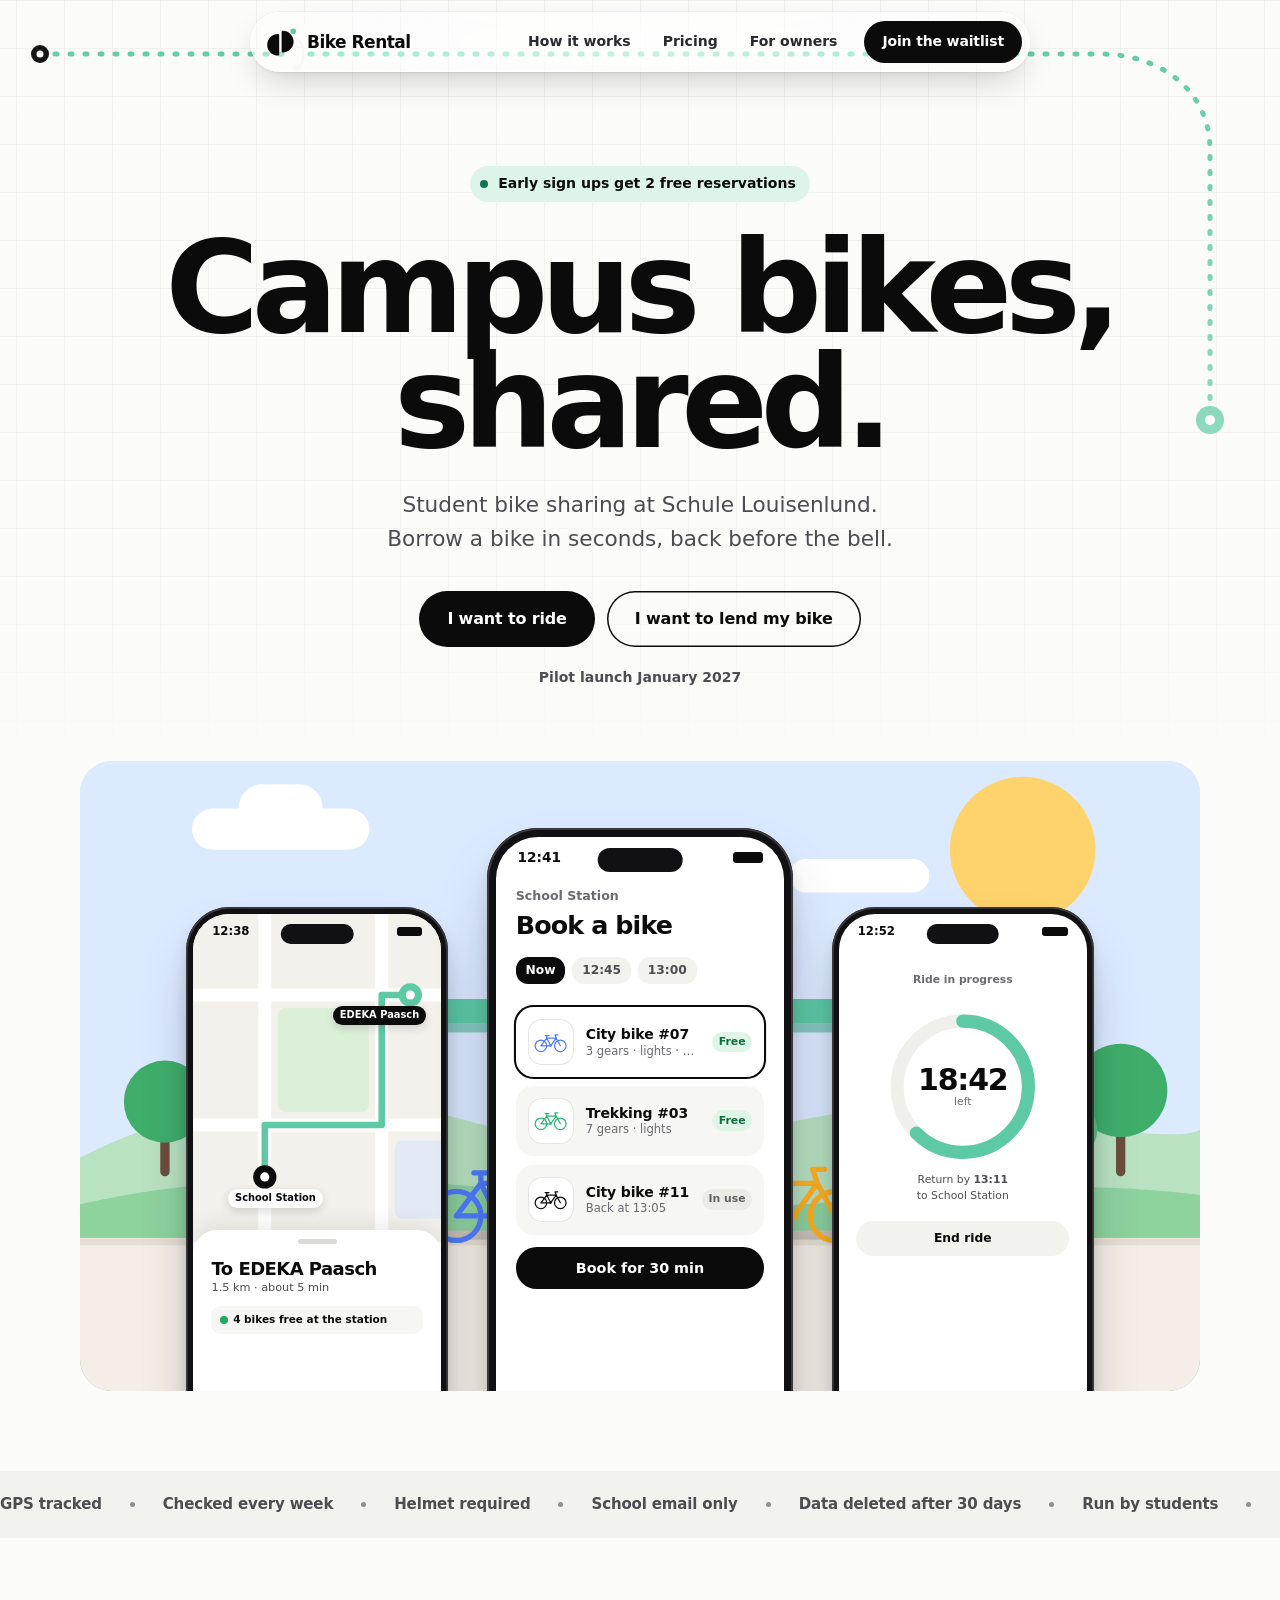
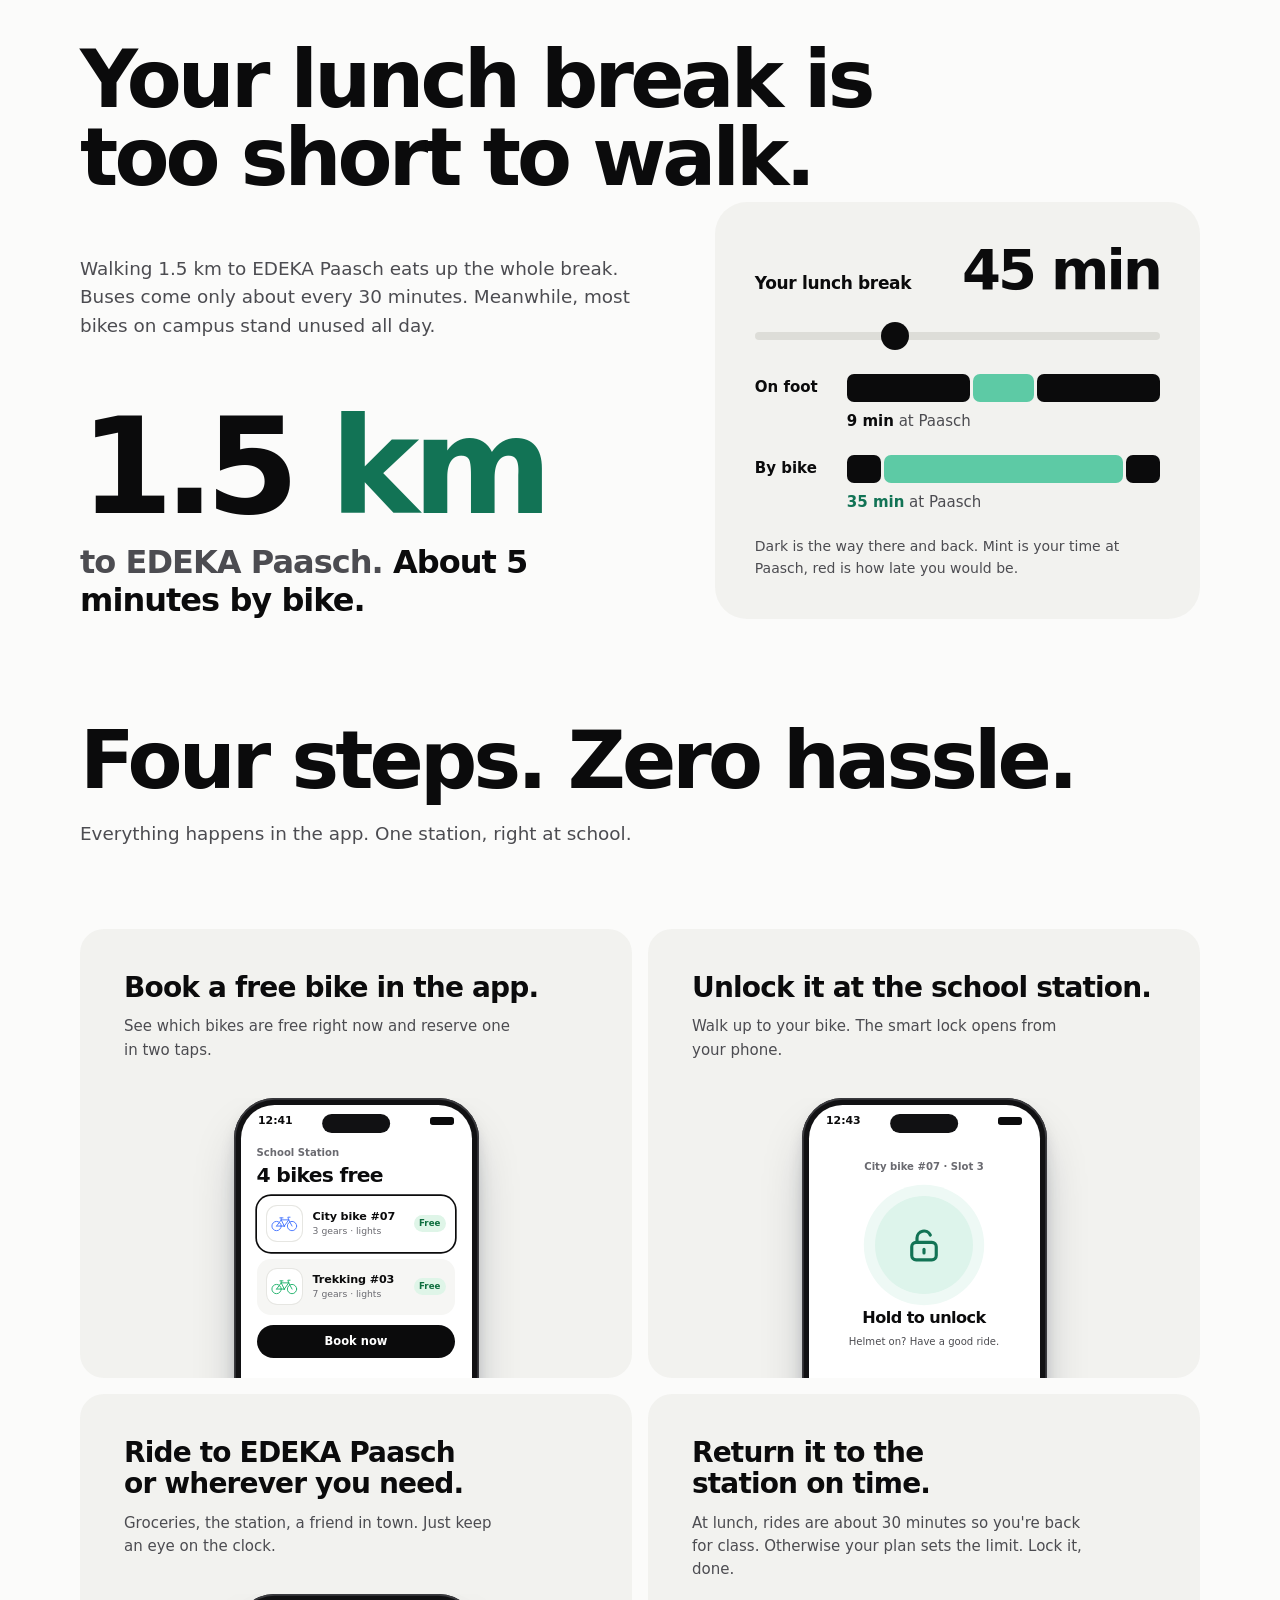
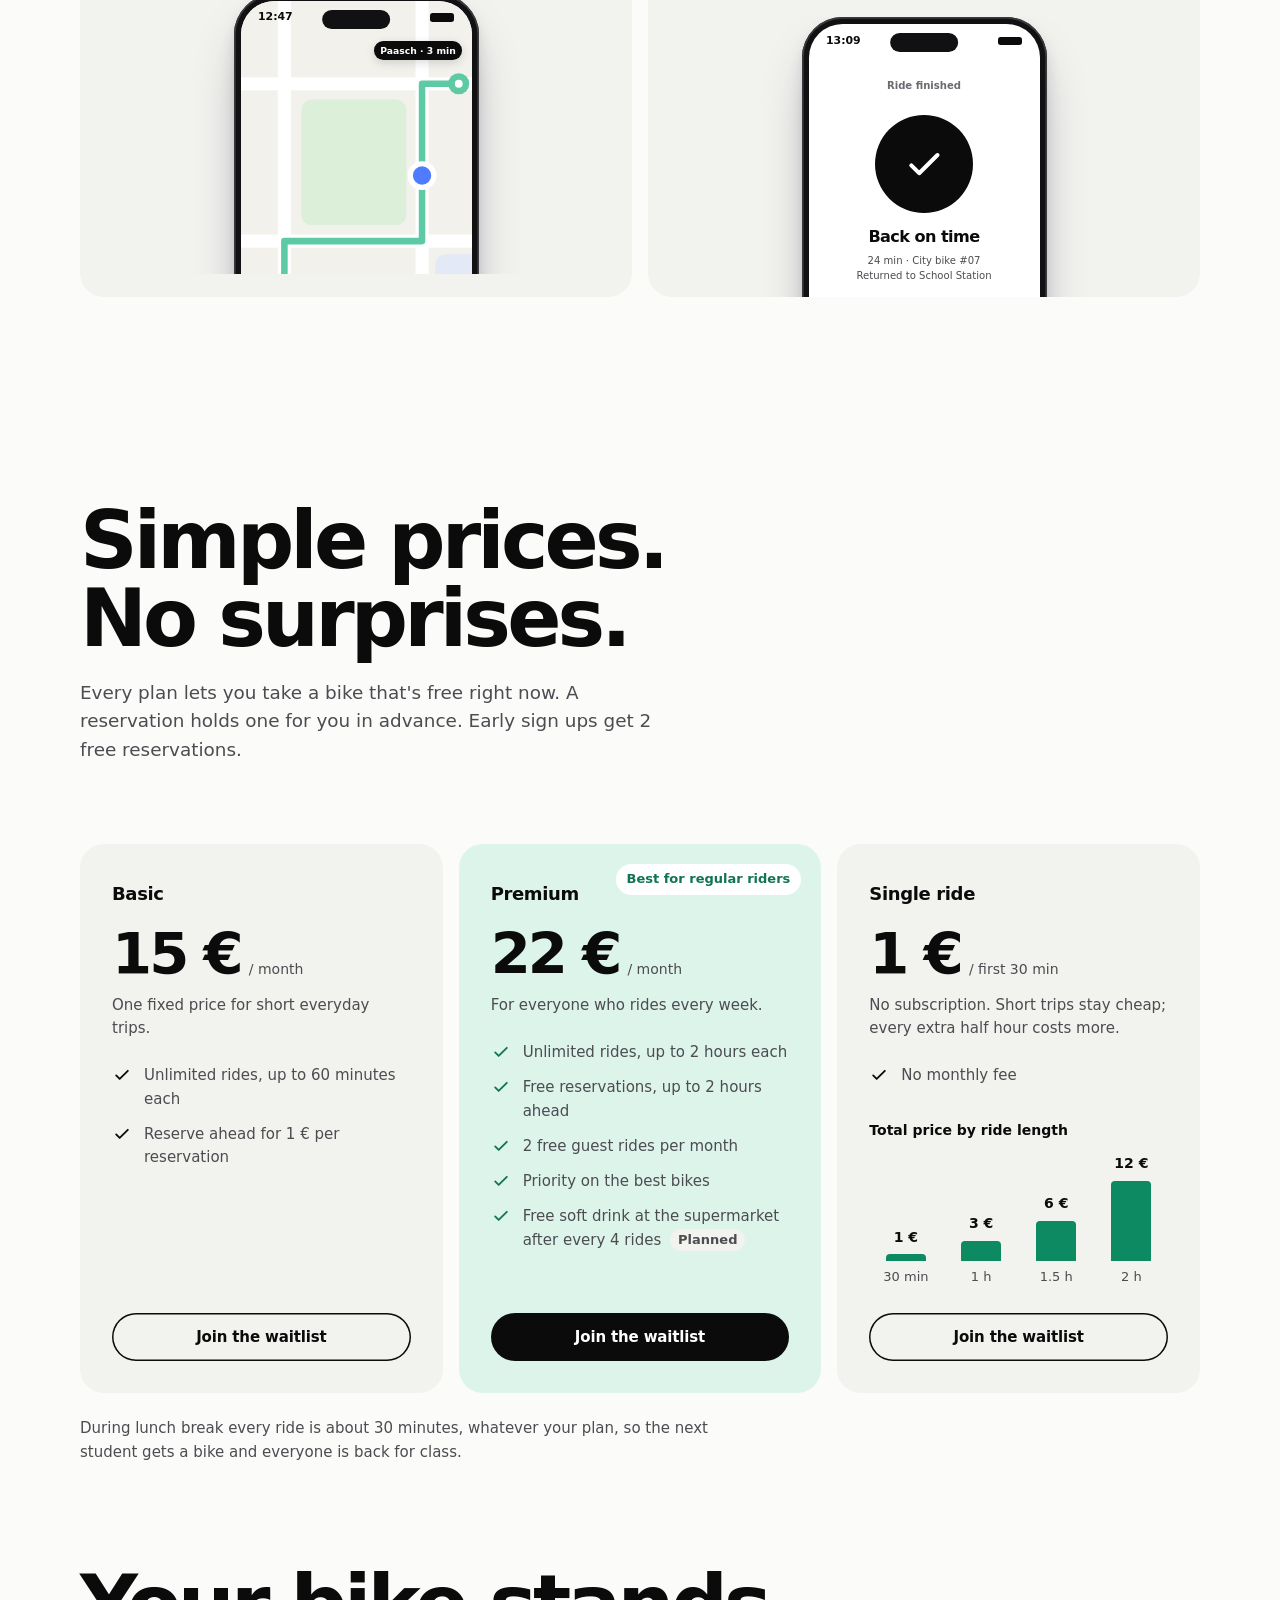
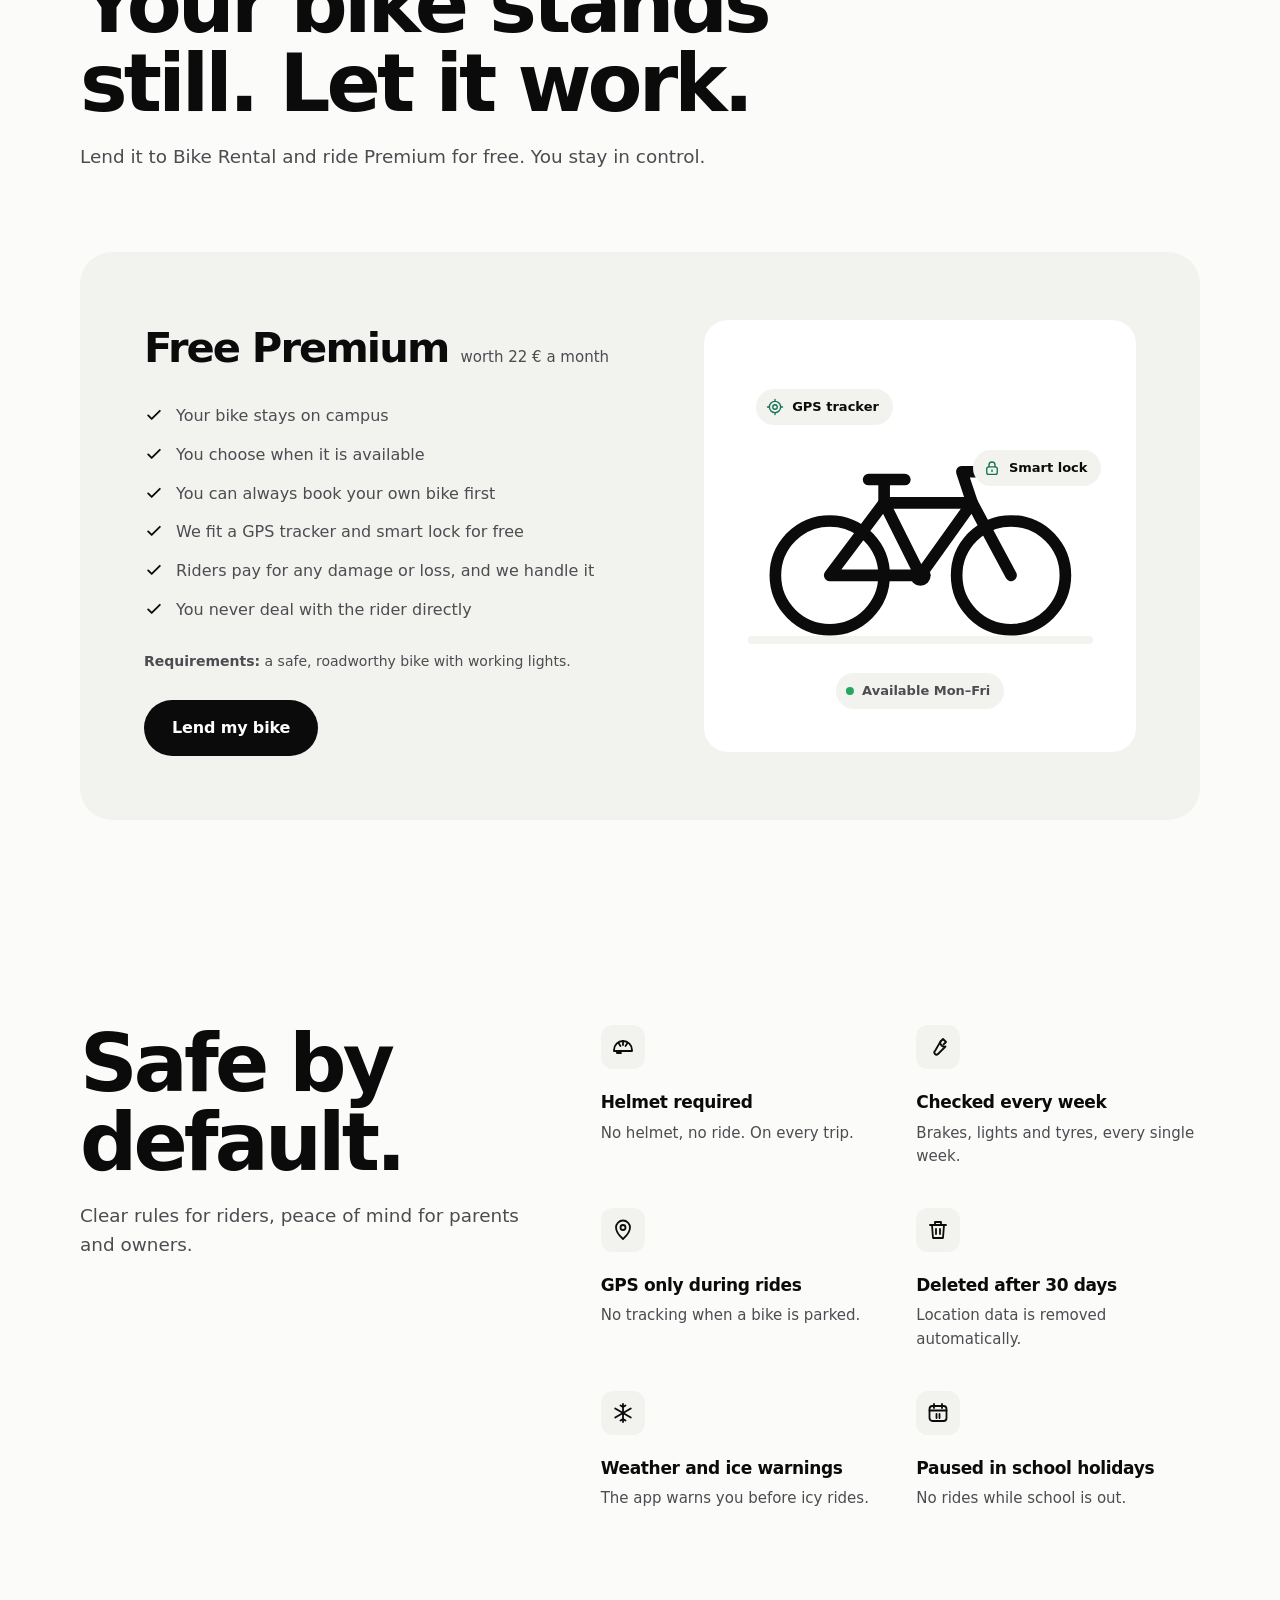
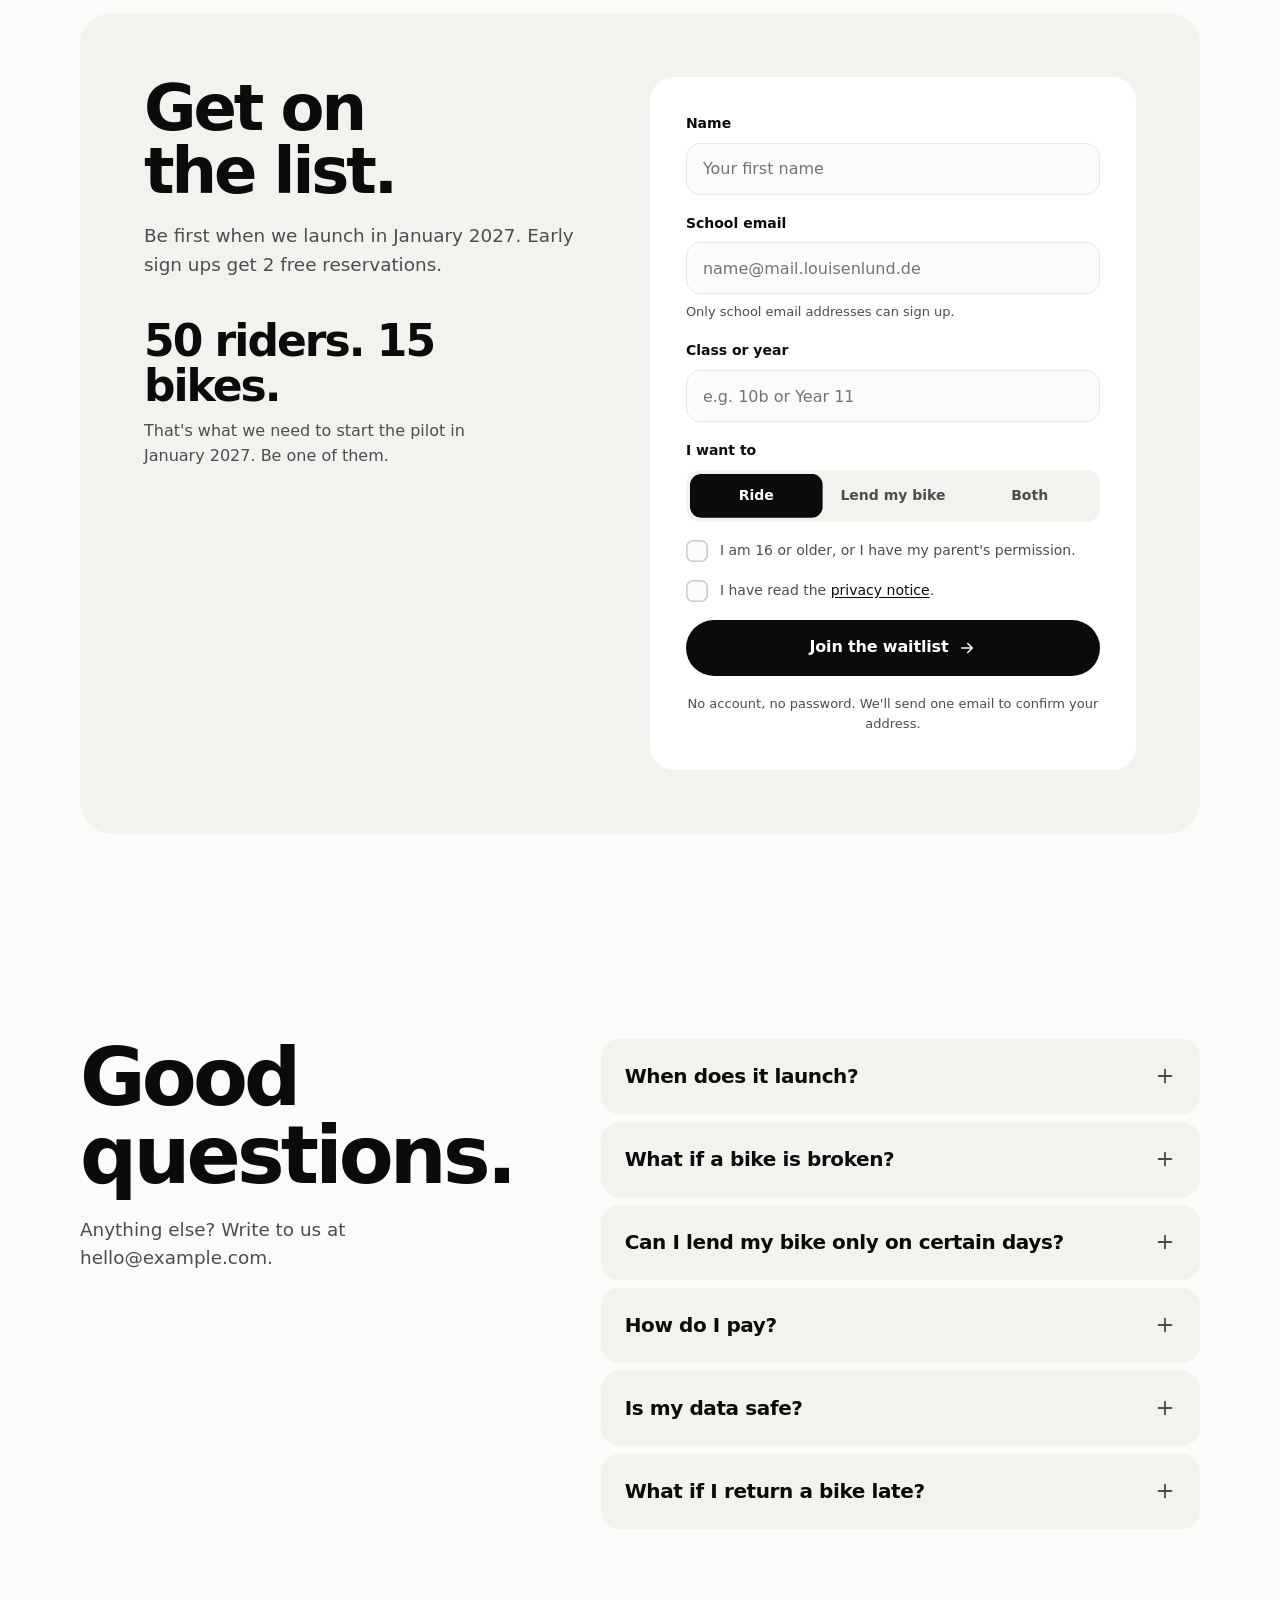
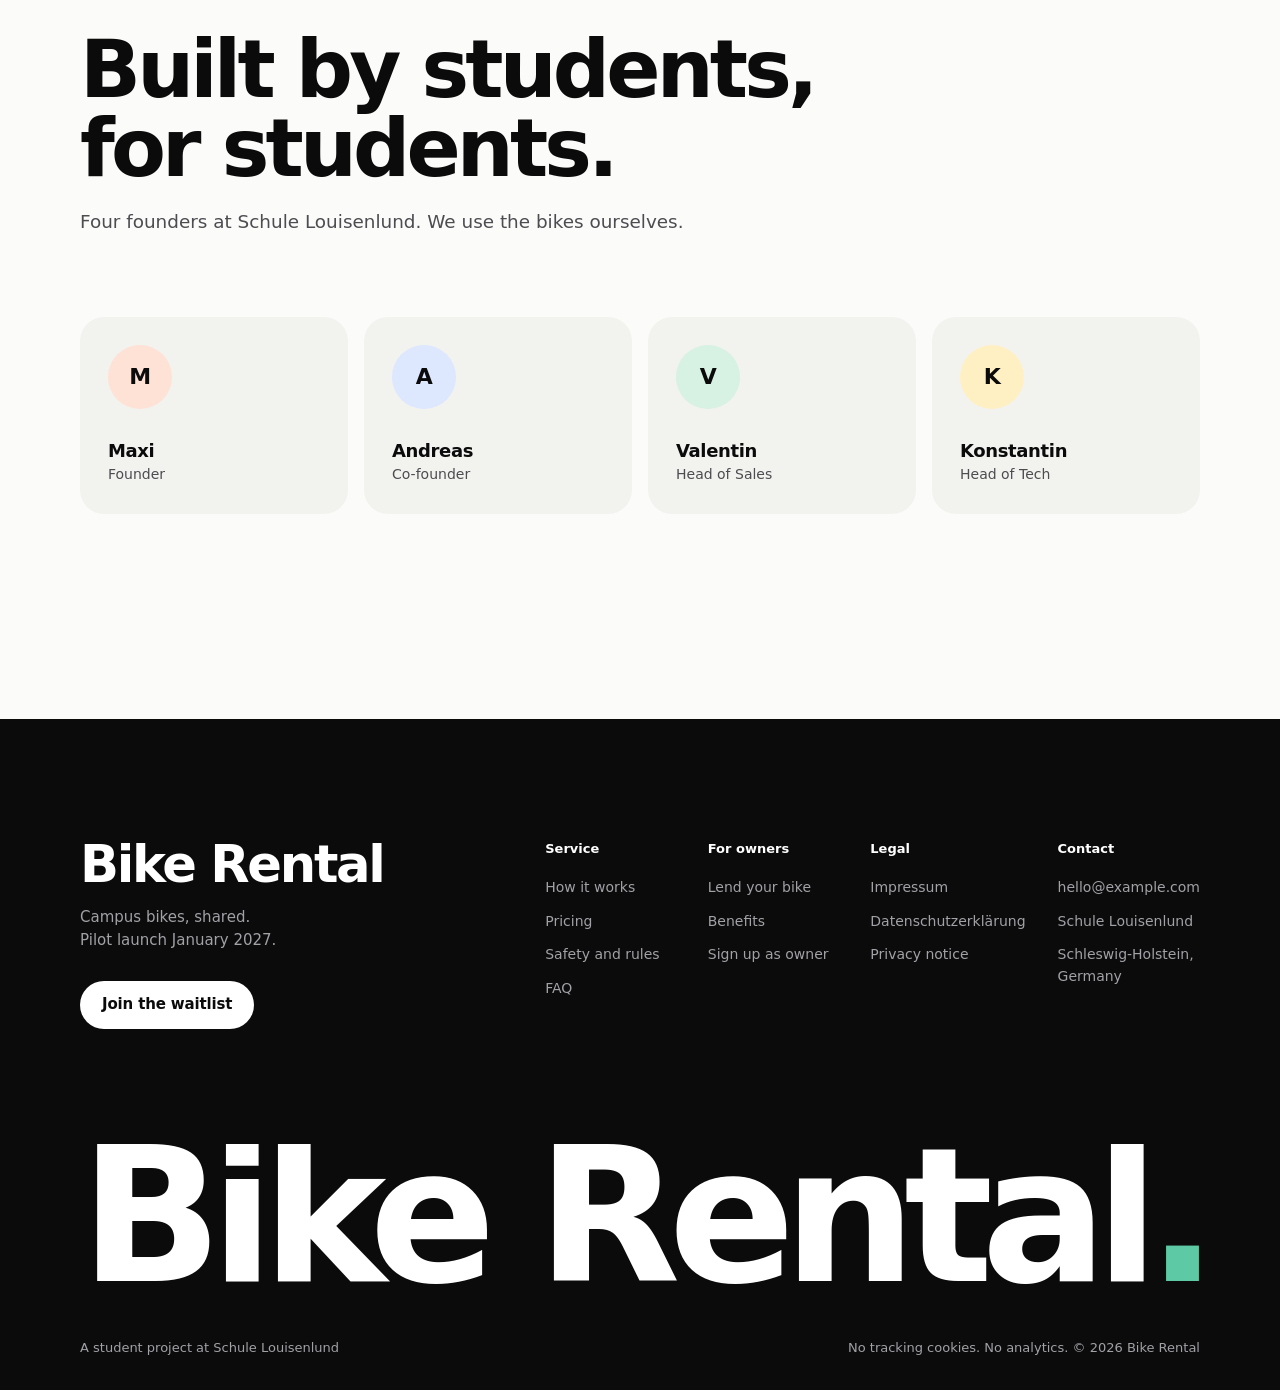
==== commit 7c099563: "Correct EDEKA Paasch and 1.5 km, chart the single ride prices - The supermarket is EDEKA Paasch (was" ====
--- a/bikeshare-website/site/index.html
+++ b/bikeshare-website/site/index.html
@@ -173,7 +173,7 @@
       </defs>
       <g mask="url(#mapMask)">
         <rect width="1440" height="760" fill="url(#grid)"/>
-        <!-- route to Pasch: runs through the lower half of the glass header,
+        <!-- route to EDEKA Paasch: runs through the lower half of the glass header,
              so you can see it stretch and bend at the pill's edges -->
         <path class="hero__route" mask="url(#routeDraw)" d="M120 54 H1180 C1240 54 1290 90 1290 150 V420" fill="none" stroke="#5DCAA5" stroke-width="5" stroke-linecap="round" stroke-dasharray="2 13"/>
         <circle cx="120" cy="54" r="9" fill="#0B0B0C"/>
@@ -256,12 +256,12 @@
                   <circle cx="172" cy="70" r="9" fill="#5DCAA5"/><circle cx="172" cy="70" r="3.5" fill="#fff"/>
                 </svg>
                 <span class="mapview__label mapview__label--a">School Station</span>
-                <span class="mapview__label mapview__label--b">Pasch</span>
+                <span class="mapview__label mapview__label--b">EDEKA Paasch</span>
               </div>
               <div class="sheet">
                 <div class="sheet__handle"></div>
-                <p class="sheet__title">To Pasch</p>
-                <p class="sheet__meta">1.7 km · about 6 min</p>
+                <p class="sheet__title">To EDEKA Paasch</p>
+                <p class="sheet__meta">1.5 km · about 5 min</p>
                 <div class="sheet__row"><span class="dot dot--ok"></span>4 bikes free at the station</div>
               </div>
             </div>
@@ -339,16 +339,16 @@
       <h2 class="h2 h2--wide reveal">Your lunch break is too short to walk.</h2>
       <div class="problem">
         <div class="problem__text">
-          <p class="lead reveal">Walking 1.7 km to Pasch eats up the whole break. Buses come only about every 30 minutes. Meanwhile, most bikes on campus stand unused all day.</p>
+          <p class="lead reveal">Walking 1.5 km to EDEKA Paasch eats up the whole break. Buses come only about every 30 minutes. Meanwhile, most bikes on campus stand unused all day.</p>
           <div class="bignum reveal">
-            <p class="bignum__value">1.7<span> km</span></p>
-            <p class="bignum__caption">to Pasch. <strong>About 6 minutes by bike.</strong></p>
+            <p class="bignum__value">1.5<span> km</span></p>
+            <p class="bignum__caption">to EDEKA Paasch. <strong>About 5 minutes by bike.</strong></p>
           </div>
         </div>
 
         <!-- LIVE: lunch break planner (js/main.js, section 6).
-             Real numbers: 1.7 km each way, about 20 min on foot (5 km/h),
-             about 6 min by bike (17 km/h). Without JS it shows a 45 minute break. -->
+             Real numbers: 1.5 km each way, about 18 min on foot (5 km/h),
+             about 5 min by bike (17 km/h). Without JS it shows a 45 minute break. -->
         <div class="planner reveal" data-planner>
           <div class="planner__head">
             <label class="planner__label" for="break-len">Your lunch break</label>
@@ -358,18 +358,18 @@
           <div class="planner__row">
             <p class="planner__mode">On foot</p>
             <div class="planner__track" data-track="walk" style="--total:45">
-              <span class="seg seg--go" style="--m:20"></span><span class="seg seg--stay" style="--m:5"></span><span class="seg seg--go" style="--m:20"></span>
-            </div>
-            <p class="planner__result" data-result="walk"><b>5 min</b> at Pasch</p>
+              <span class="seg seg--go" style="--m:18"></span><span class="seg seg--stay" style="--m:9"></span><span class="seg seg--go" style="--m:18"></span>
+            </div>
+            <p class="planner__result" data-result="walk"><b>9 min</b> at Paasch</p>
           </div>
           <div class="planner__row planner__row--bike">
             <p class="planner__mode">By bike</p>
             <div class="planner__track" data-track="bike" style="--total:45">
-              <span class="seg seg--go" style="--m:6"></span><span class="seg seg--stay" style="--m:33"></span><span class="seg seg--go" style="--m:6"></span>
-            </div>
-            <p class="planner__result" data-result="bike"><b>33 min</b> at Pasch</p>
-          </div>
-          <p class="planner__note" id="planner-note">Dark is the way there and back. Mint is your time at Pasch, red is how late you would be.</p>
+              <span class="seg seg--go" style="--m:5"></span><span class="seg seg--stay" style="--m:35"></span><span class="seg seg--go" style="--m:5"></span>
+            </div>
+            <p class="planner__result" data-result="bike"><b>35 min</b> at Paasch</p>
+          </div>
+          <p class="planner__note" id="planner-note">Dark is the way there and back. Mint is your time at Paasch, red is how late you would be.</p>
         </div>
       </div>
     </div>
@@ -438,7 +438,7 @@
         <!-- Step 3 -->
         <li class="card step reveal">
           <div class="step__text">
-            <h3 class="h3">Ride to Pasch or wherever you need.</h3>
+            <h3 class="h3">Ride to EDEKA Paasch or wherever you need.</h3>
             <p>Groceries, the station, a friend in town. Just keep an eye on the clock.</p>
           </div>
           <div class="step__visual">
@@ -456,7 +456,7 @@
                     <circle cx="150" cy="140" r="9" fill="#4F7CFF" stroke="#fff" stroke-width="4"/>
                     <circle cx="178" cy="70" r="8" fill="#5DCAA5"/><circle cx="178" cy="70" r="3" fill="#fff"/>
                   </svg>
-                  <span class="mapview__label mapview__label--b">Pasch · 3 min</span>
+                  <span class="mapview__label mapview__label--b">Paasch · 3 min</span>
                 </div>
               </div>
             </div>
@@ -528,12 +528,21 @@
         <!-- Single ride -->
         <article class="card plan reveal">
           <h3 class="plan__name">Single ride</h3>
-          <p class="plan__price"><b>1 €</b><span>/ started 30 min</span></p>
-          <p class="plan__desc">No subscription. Pay as you go.</p>
+          <p class="plan__price"><b>1 €</b><span>/ first 30 min</span></p>
+          <p class="plan__desc">No subscription. Short trips stay cheap; every extra half hour costs more.</p>
           <ul class="list">
             <li><svg><use href="#i-check"/></svg>No monthly fee</li>
-            <li><svg><use href="#i-check"/></svg>Pay only for the time you ride</li>
           </ul>
+          <!-- Single ride price chart. Edit the four totals here (--v = price in €, scale max 12). -->
+          <figure class="price-chart">
+            <figcaption class="price-chart__title">Total price by ride length</figcaption>
+            <div class="price-chart__plot" role="img" aria-label="Single ride totals: 30 minutes 1 euro, 1 hour 3 euros, 1.5 hours 6 euros, 2 hours 12 euros.">
+              <div class="price-chart__col" style="--v:1"><span class="price-chart__val">1 €</span><span class="price-chart__bar"></span><span class="price-chart__x">30 min</span></div>
+              <div class="price-chart__col" style="--v:3"><span class="price-chart__val">3 €</span><span class="price-chart__bar"></span><span class="price-chart__x">1 h</span></div>
+              <div class="price-chart__col" style="--v:6"><span class="price-chart__val">6 €</span><span class="price-chart__bar"></span><span class="price-chart__x">1.5 h</span></div>
+              <div class="price-chart__col" style="--v:12"><span class="price-chart__val">12 €</span><span class="price-chart__bar"></span><span class="price-chart__x">2 h</span></div>
+            </div>
+          </figure>
           <a class="btn btn--outline btn--block" href="#signup" data-role-select="ride">Join the waitlist</a>
         </article>
       </div>
--- a/bikeshare-website/site/css/style.css
+++ b/bikeshare-website/site/css/style.css
@@ -25,6 +25,7 @@
   --accent: #5DCAA5;      /* the ONE accent colour (logo mint), use sparingly: fills, dots, bars */
   --accent-strong: #127355; /* darker mint for small text, icons and focus rings (readable on white) */
   --accent-soft: #DDF4EB;   /* pale mint backgrounds */
+  --accent-mark: #0E8A62;   /* mint for chart marks (passes 3:1 on the grey cards) */
   --ok: #22A861;          /* "free" status in the app mockups */
 
   --font: "Inter", ui-sans-serif, system-ui, -apple-system, "Segoe UI", Roboto, sans-serif;
@@ -302,7 +303,7 @@
 }
 .phone--main { font-size: clamp(12px, 1.55vw, 17.5px); }
 /* Hero intro: the phones rise in order once the hero visual comes into view;
-   the route to Pasch draws itself once on load, then the pin lands. */
+   the route to EDEKA Paasch draws itself once on load, then the pin lands. */
 .js .hero__visual .phone { animation: phone-rise 900ms var(--ease) both paused; }
 .js .hero__visual.is-in .phone { animation-play-state: running; }
 .js .hero__visual .phone--main { animation-delay: 120ms; }
@@ -400,6 +401,19 @@
   padding: 5px 11px; border-radius: 999px;
   background: var(--surface); color: var(--accent-strong); font-size: 13px; font-weight: 650;
 }
+/* Single ride price chart: one series, bars anchored to the baseline, values labelled directly */
+.price-chart { margin: 4px 0 28px; }
+.price-chart__title { font-size: 14px; font-weight: 600; color: var(--ink); margin-bottom: 12px; }
+.price-chart__plot { display: grid; grid-template-columns: repeat(4, 1fr); gap: 2px; align-items: end; height: 132px; }
+.price-chart__col { display: flex; flex-direction: column; align-items: center; justify-content: flex-end; height: 100%; gap: 6px; min-width: 0; }
+.price-chart__val { font-size: 14px; font-weight: 650; color: var(--ink); font-variant-numeric: tabular-nums; }
+.price-chart__bar { width: min(100%, 40px); height: calc(var(--v) / 12 * 80px); min-height: 4px; border-radius: 4px 4px 0 0; background: var(--accent-mark); transform-origin: bottom; }
+.price-chart__x { font-size: 13px; color: var(--ink-2); white-space: nowrap; }
+.js .plan.reveal .price-chart__bar { transform: scaleY(0); transition: transform 600ms var(--ease); }
+.js .plan.reveal.is-in .price-chart__bar { transform: none; }
+.js .plan.reveal.is-in .price-chart__col:nth-child(2) .price-chart__bar { transition-delay: 60ms; }
+.js .plan.reveal.is-in .price-chart__col:nth-child(3) .price-chart__bar { transition-delay: 120ms; }
+.js .plan.reveal.is-in .price-chart__col:nth-child(4) .price-chart__bar { transition-delay: 180ms; }
 .plans__note { margin-top: 24px; font-size: 15px; color: var(--ink-2); max-width: 44em; }
 @media (max-width: 900px) {
   .plans { grid-template-columns: 1fr; }
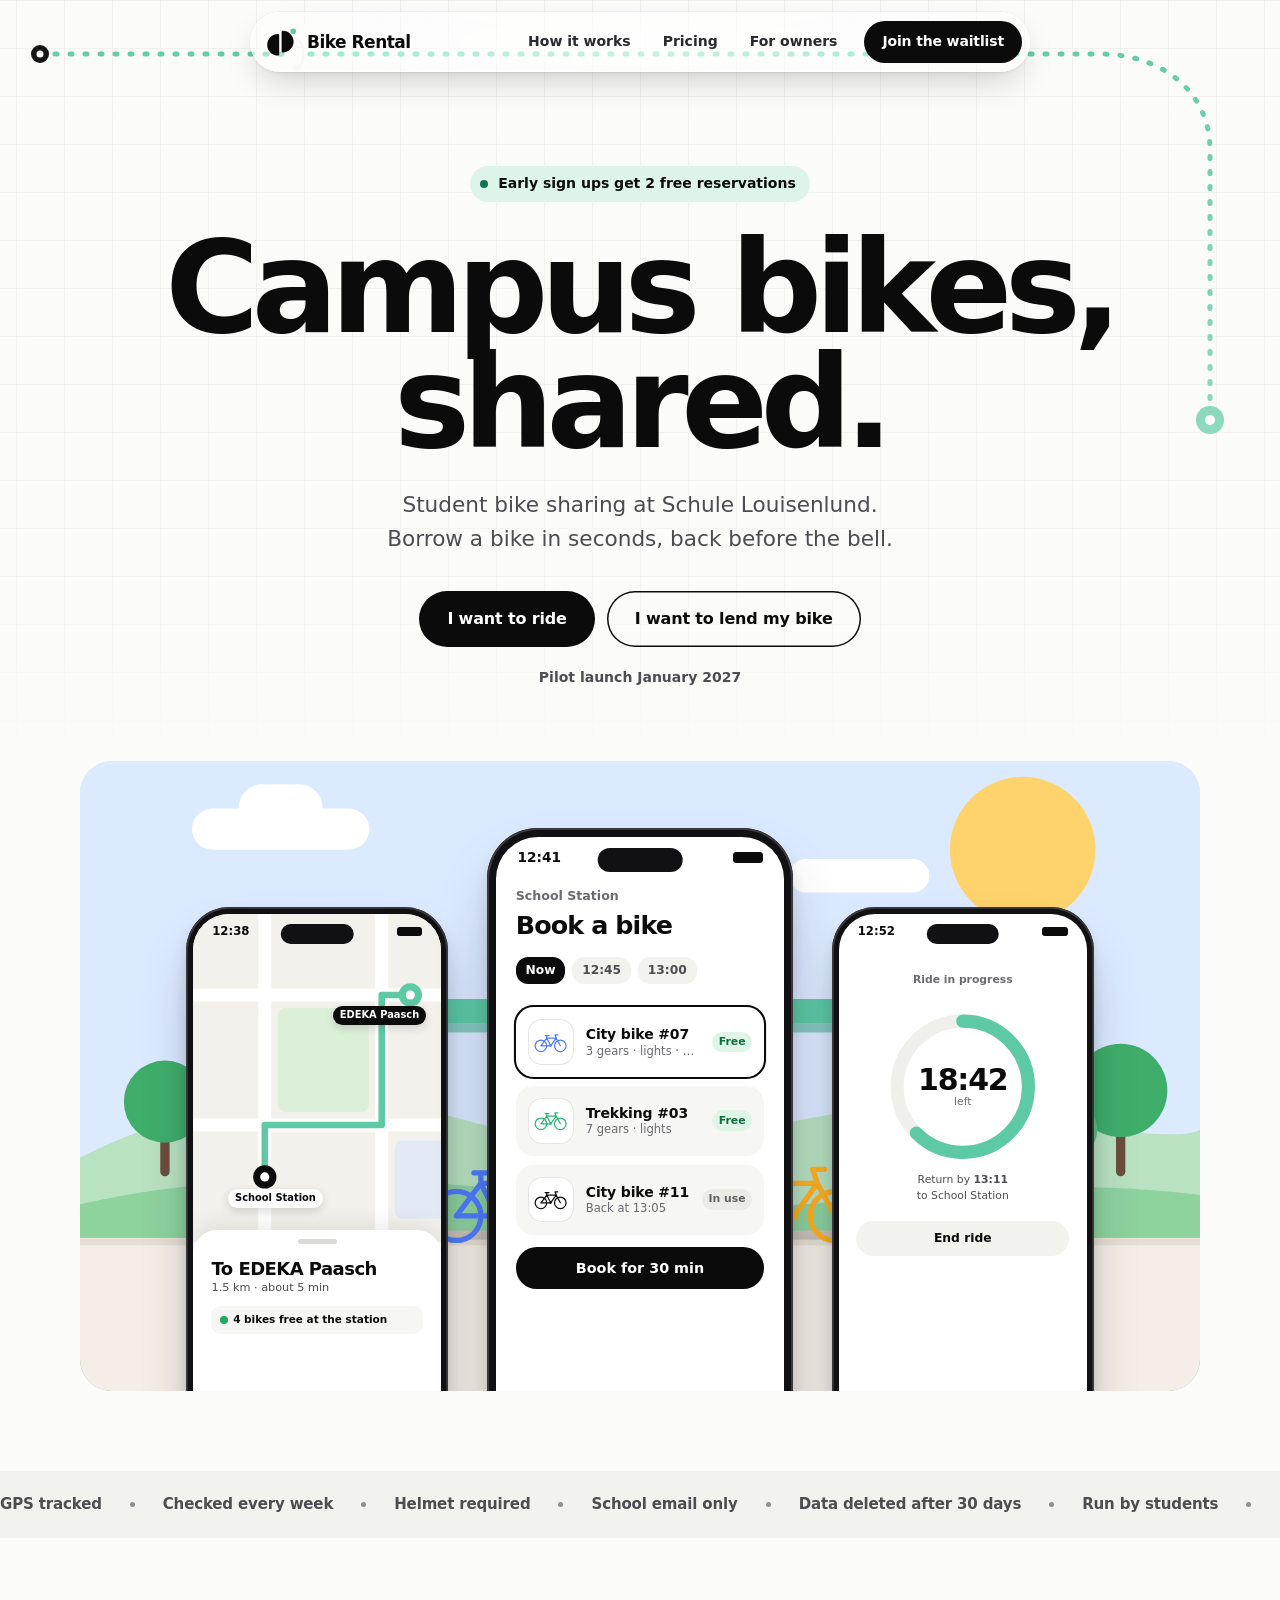
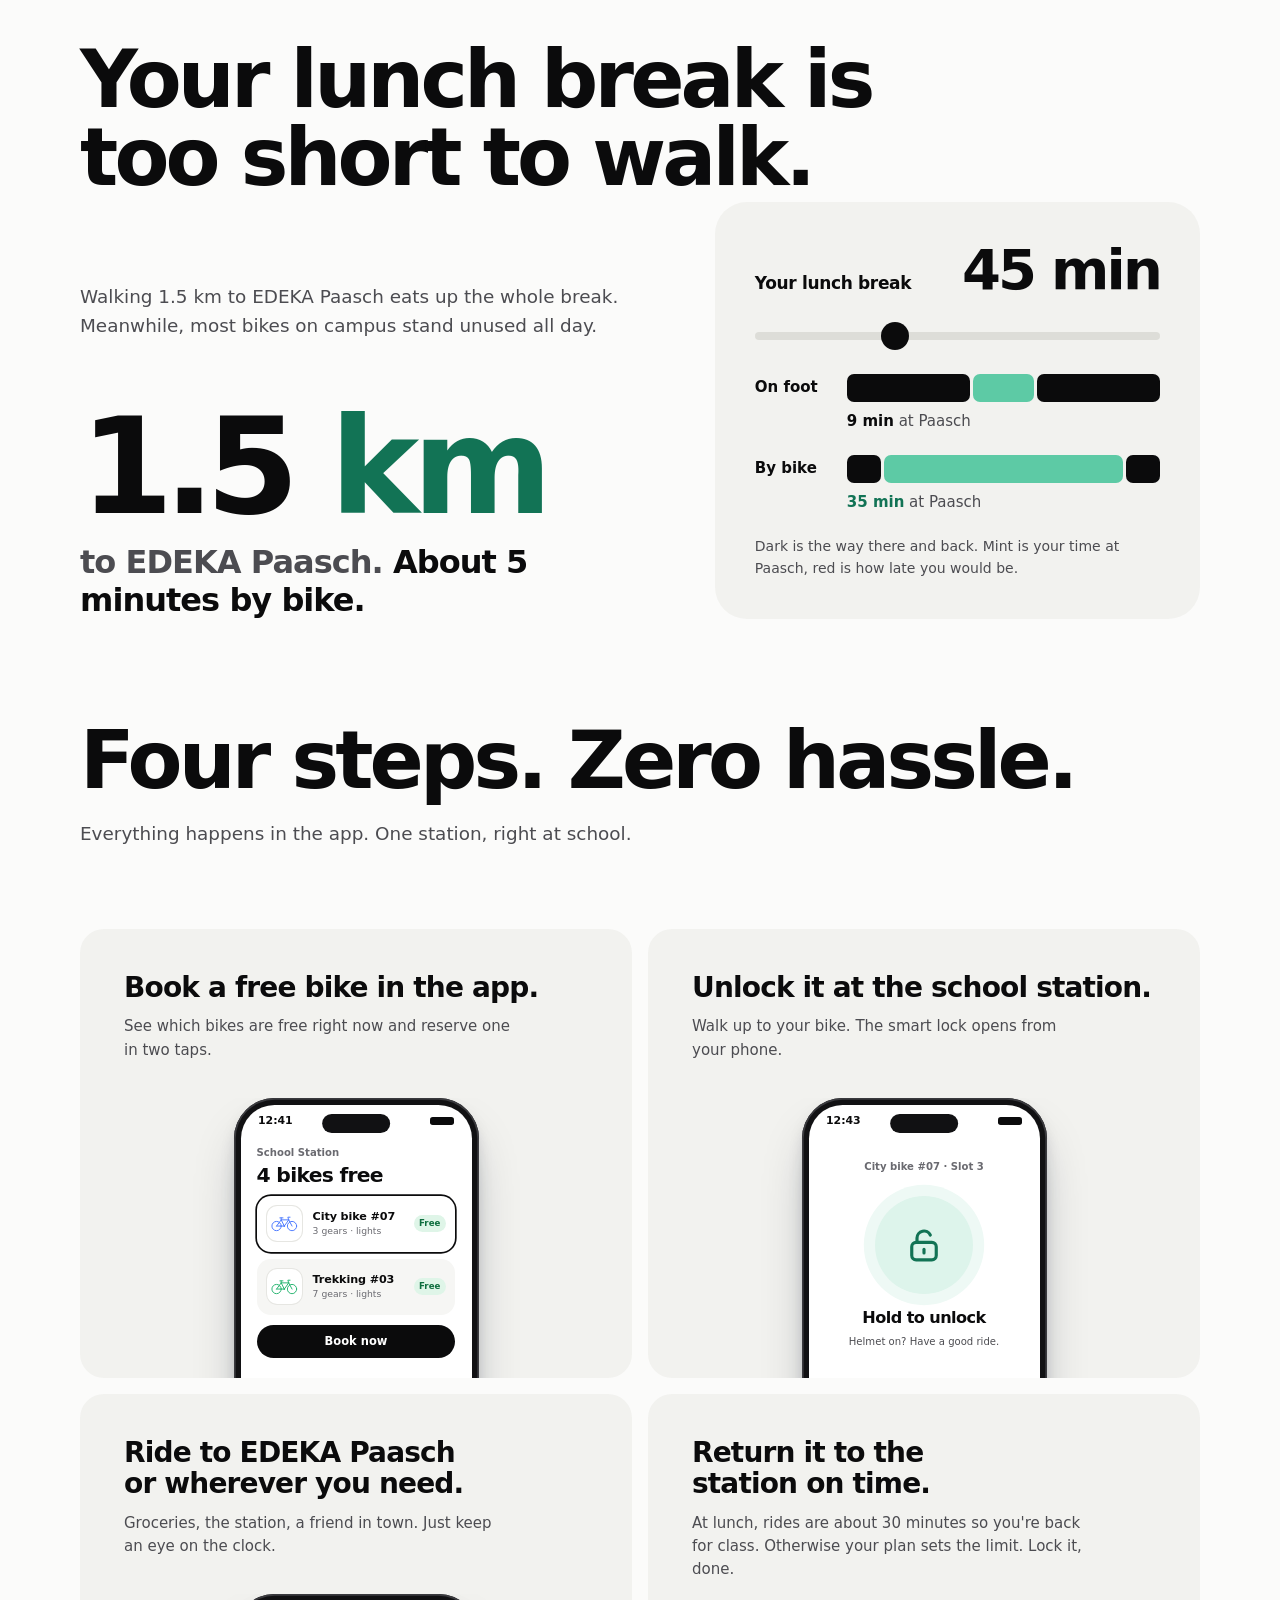
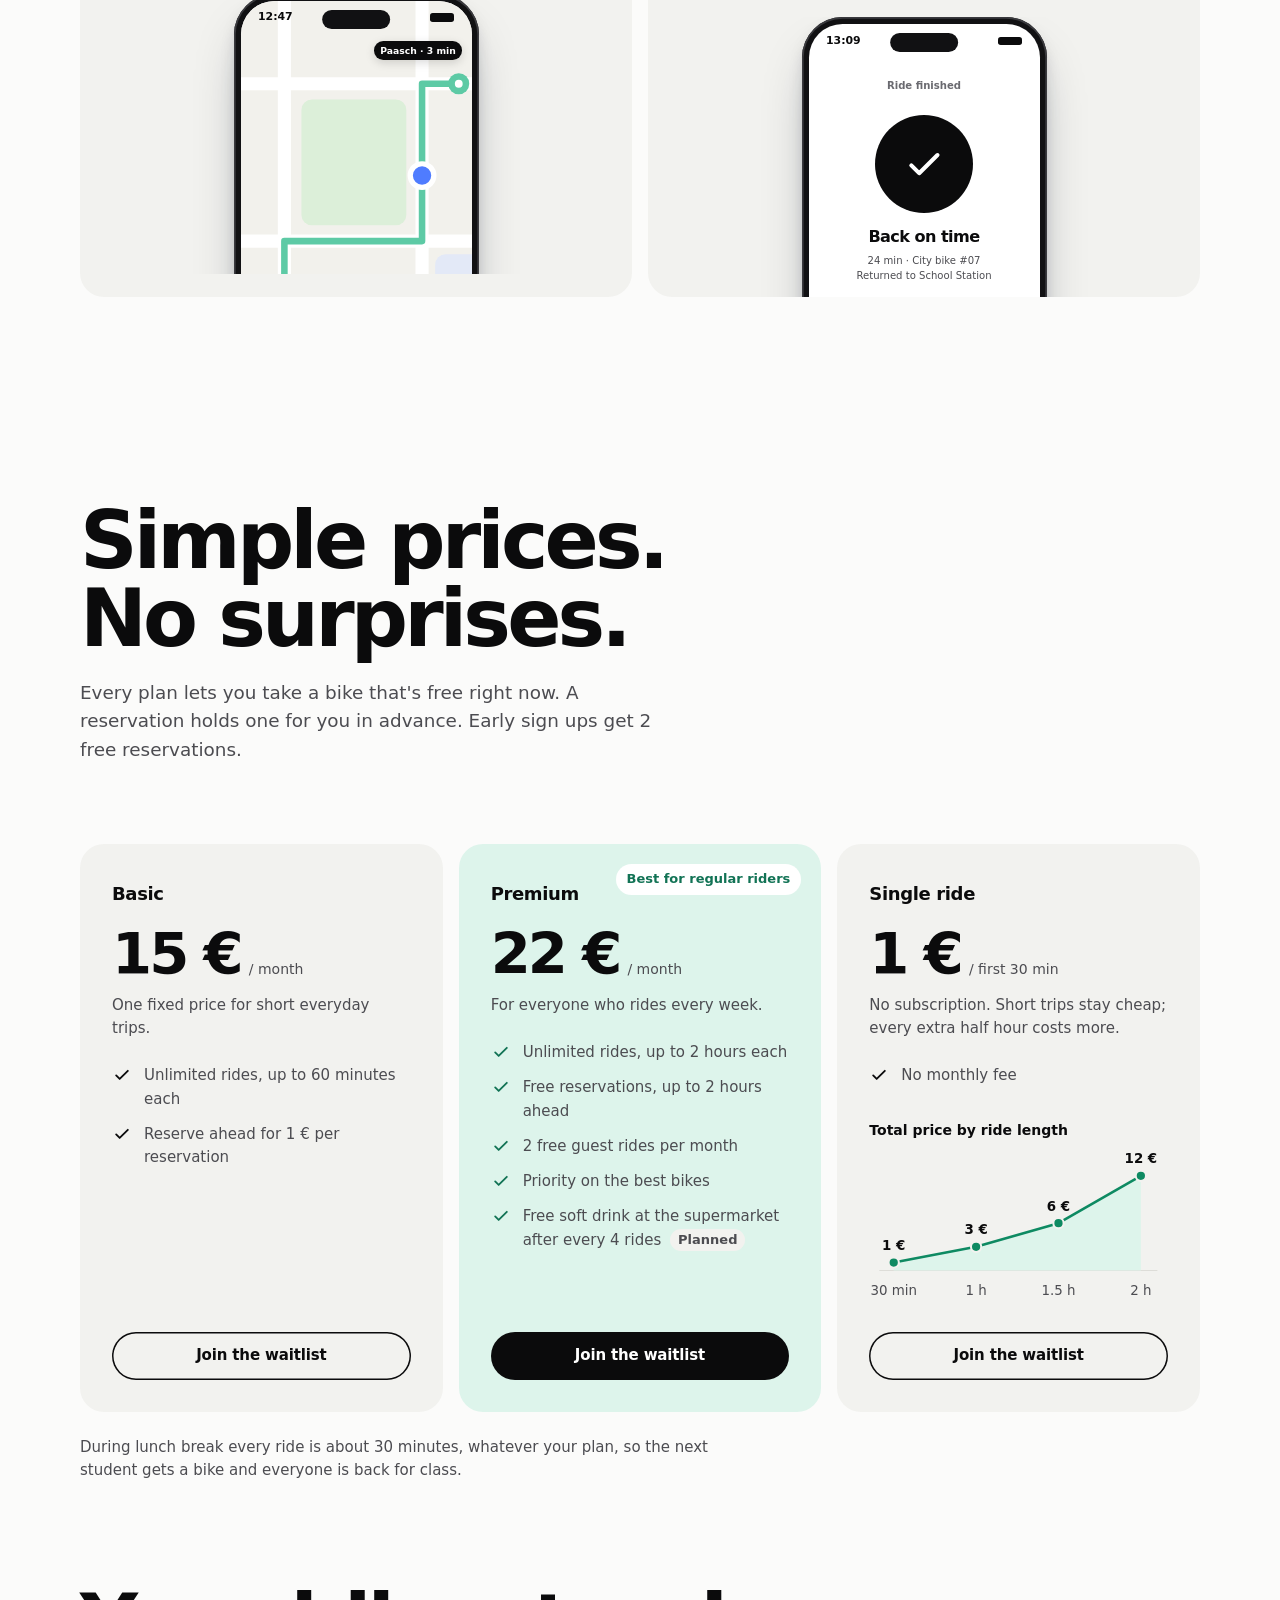
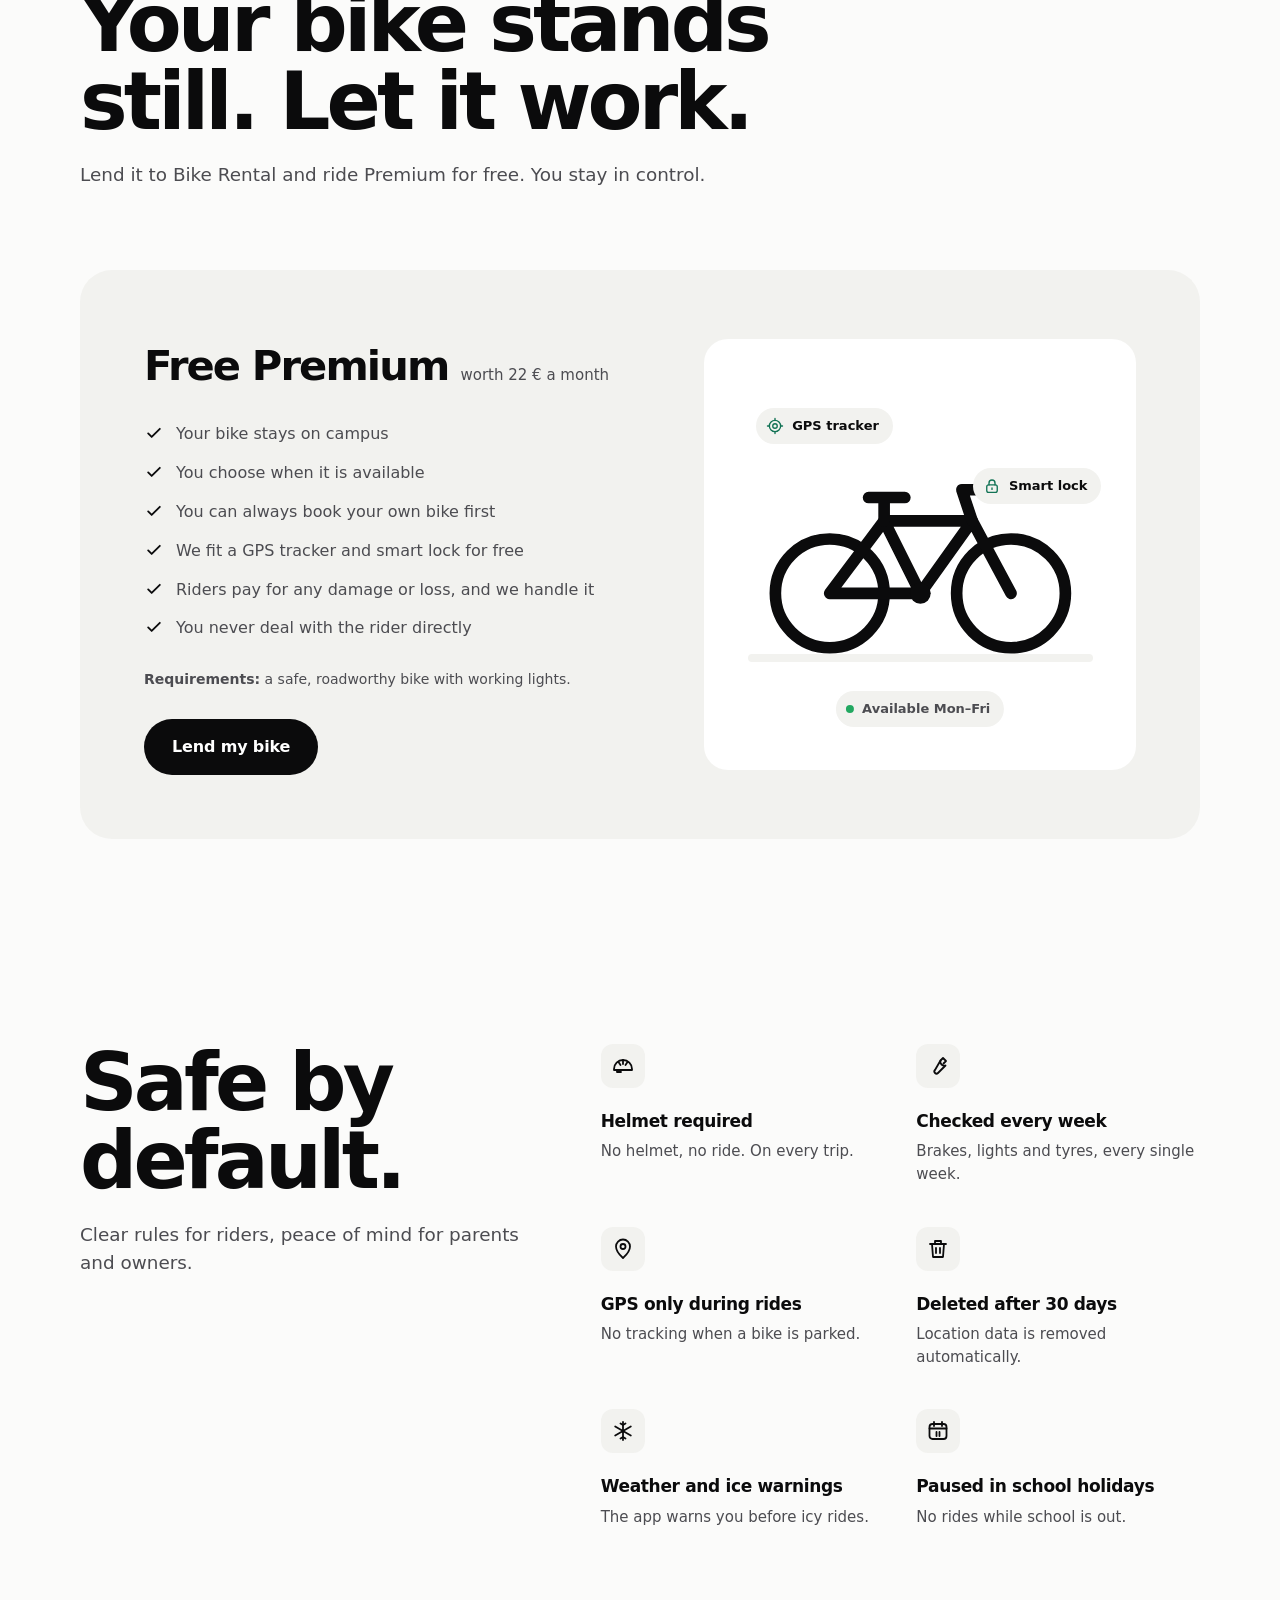
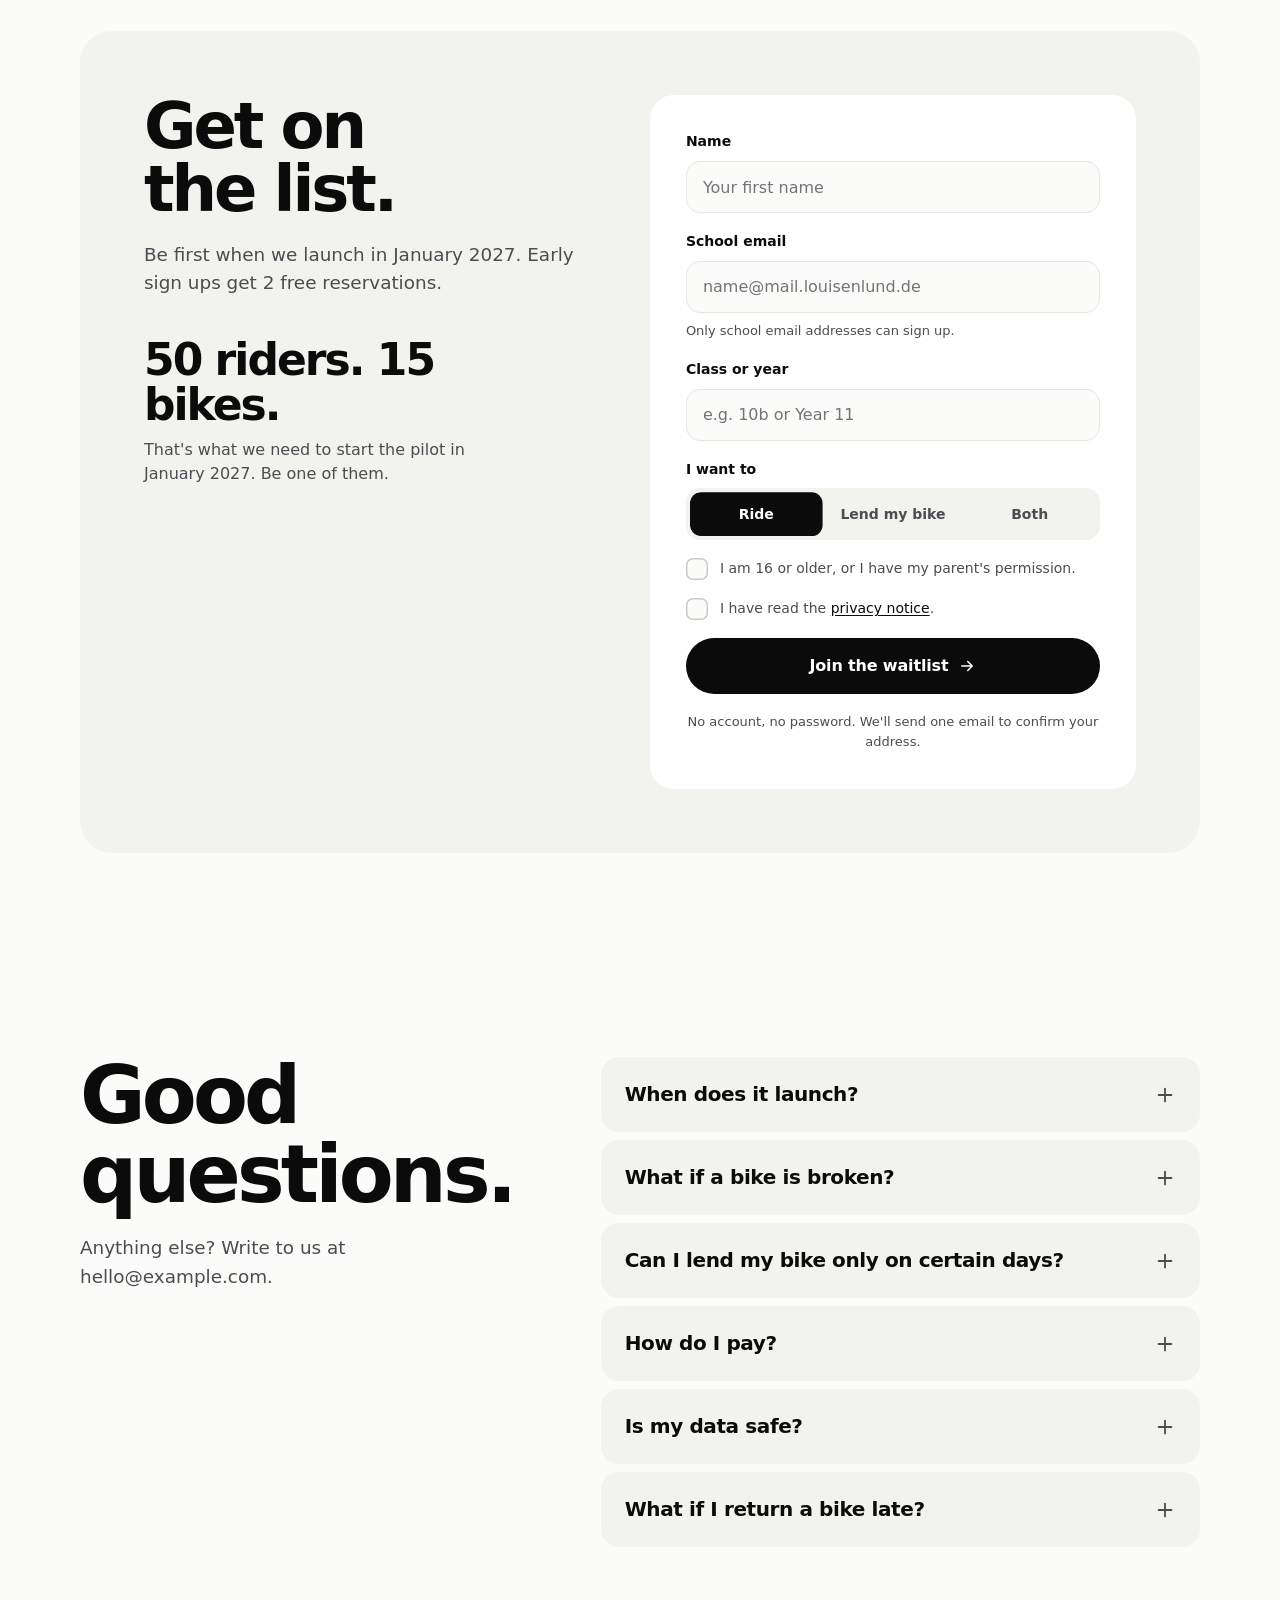
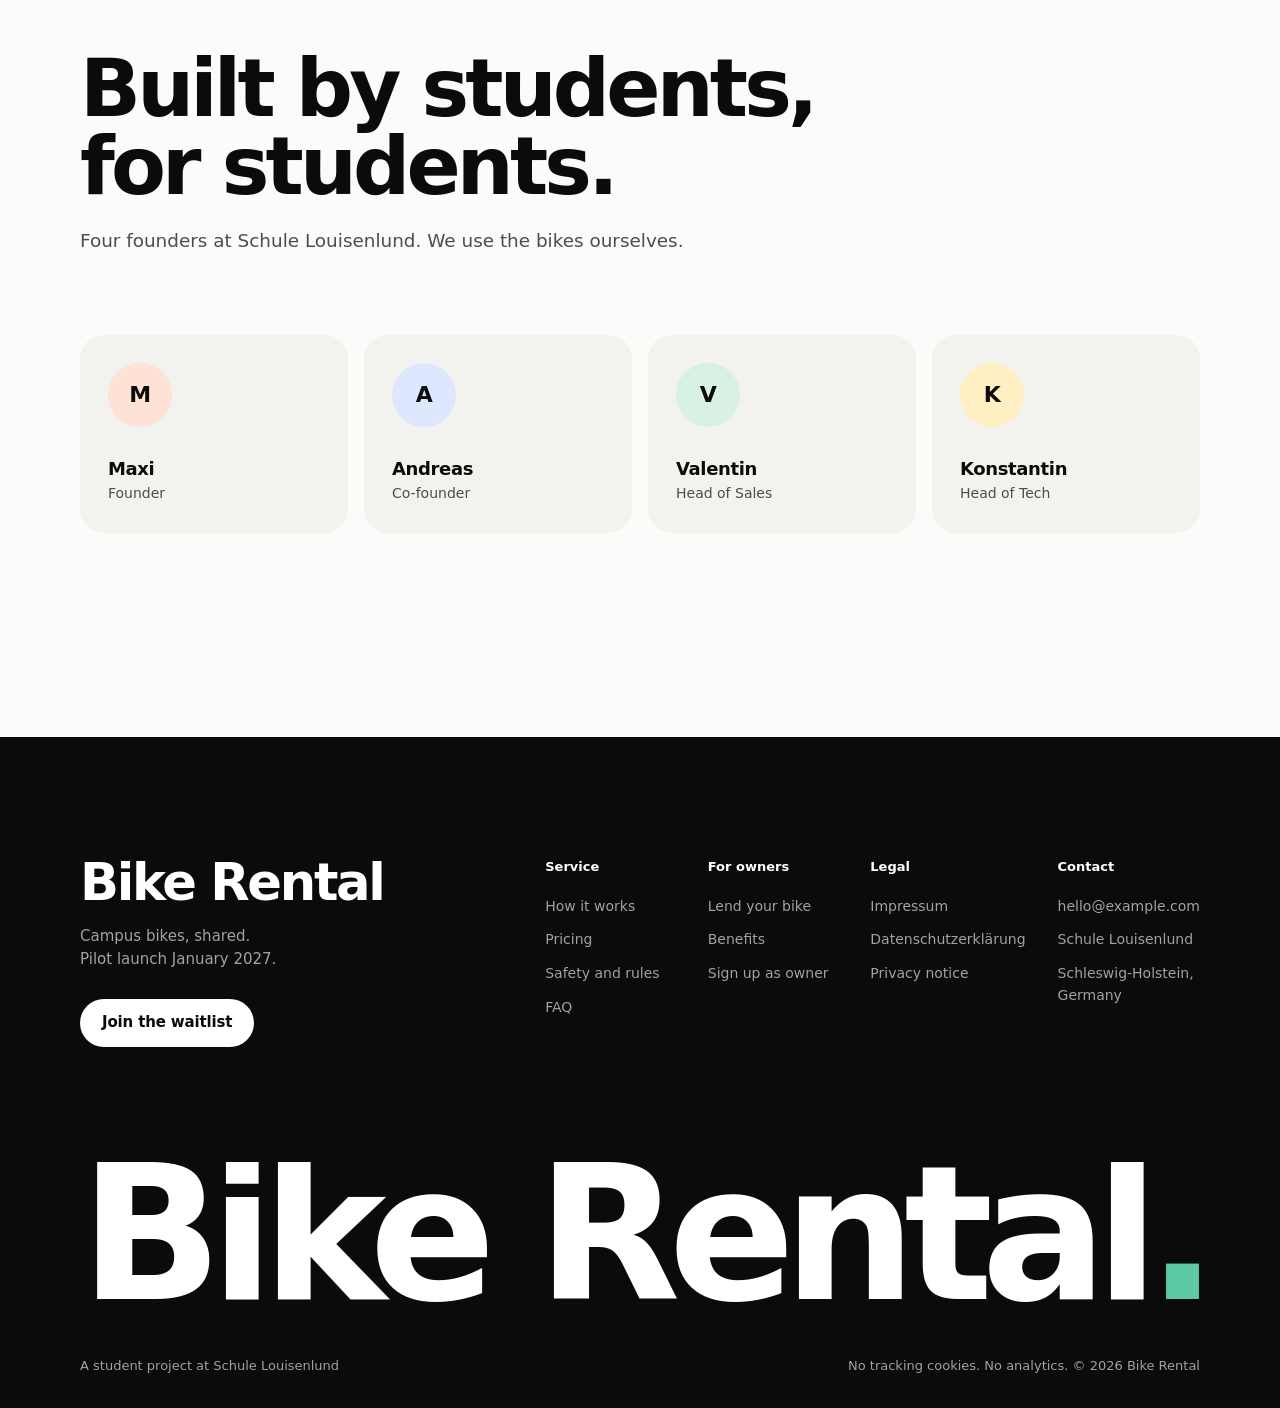
==== commit 56488914: "Show single ride prices as a line chart, drop the bus line - Single ride chart is now a line (1 € → " ====
--- a/bikeshare-website/site/index.html
+++ b/bikeshare-website/site/index.html
@@ -339,7 +339,7 @@
       <h2 class="h2 h2--wide reveal">Your lunch break is too short to walk.</h2>
       <div class="problem">
         <div class="problem__text">
-          <p class="lead reveal">Walking 1.5 km to EDEKA Paasch eats up the whole break. Buses come only about every 30 minutes. Meanwhile, most bikes on campus stand unused all day.</p>
+          <p class="lead reveal">Walking 1.5 km to EDEKA Paasch eats up the whole break. Meanwhile, most bikes on campus stand unused all day.</p>
           <div class="bignum reveal">
             <p class="bignum__value">1.5<span> km</span></p>
             <p class="bignum__caption">to EDEKA Paasch. <strong>About 5 minutes by bike.</strong></p>
@@ -533,15 +533,27 @@
           <ul class="list">
             <li><svg><use href="#i-check"/></svg>No monthly fee</li>
           </ul>
-          <!-- Single ride price chart. Edit the four totals here (--v = price in €, scale max 12). -->
+          <!-- Single ride price chart (line). To change prices, edit the four points:
+               x = 24 / 104 / 184 / 264, y = 118 - price / 12 * 92. -->
           <figure class="price-chart">
             <figcaption class="price-chart__title">Total price by ride length</figcaption>
-            <div class="price-chart__plot" role="img" aria-label="Single ride totals: 30 minutes 1 euro, 1 hour 3 euros, 1.5 hours 6 euros, 2 hours 12 euros.">
-              <div class="price-chart__col" style="--v:1"><span class="price-chart__val">1 €</span><span class="price-chart__bar"></span><span class="price-chart__x">30 min</span></div>
-              <div class="price-chart__col" style="--v:3"><span class="price-chart__val">3 €</span><span class="price-chart__bar"></span><span class="price-chart__x">1 h</span></div>
-              <div class="price-chart__col" style="--v:6"><span class="price-chart__val">6 €</span><span class="price-chart__bar"></span><span class="price-chart__x">1.5 h</span></div>
-              <div class="price-chart__col" style="--v:12"><span class="price-chart__val">12 €</span><span class="price-chart__bar"></span><span class="price-chart__x">2 h</span></div>
-            </div>
+            <svg class="price-line" viewBox="0 0 290 150" role="img" aria-label="Single ride totals: 30 minutes 1 euro, 1 hour 3 euros, 1.5 hours 6 euros, 2 hours 12 euros.">
+              <line class="price-line__base" x1="10" y1="118" x2="280" y2="118"/>
+              <path class="price-line__area" d="M24 118 L24 110.3 L104 95.0 L184 72.0 L264 26.0 L264 118 Z"/>
+              <path class="price-line__path" d="M24 110.3 L104 95.0 L184 72.0 L264 26.0" pathLength="1"/>
+              <circle class="price-line__dot" cx="24" cy="110.3" r="5"><title>30 min: 1 €</title></circle>
+              <circle class="price-line__dot" cx="104" cy="95.0" r="5"><title>1 h: 3 €</title></circle>
+              <circle class="price-line__dot" cx="184" cy="72.0" r="5"><title>1.5 h: 6 €</title></circle>
+              <circle class="price-line__dot" cx="264" cy="26.0" r="5"><title>2 h: 12 €</title></circle>
+              <text class="price-line__val" x="24" y="98.3" text-anchor="middle">1 €</text>
+              <text class="price-line__val" x="104" y="83.0" text-anchor="middle">3 €</text>
+              <text class="price-line__val" x="184" y="60.0" text-anchor="middle">6 €</text>
+              <text class="price-line__val" x="264" y="14.0" text-anchor="middle">12 €</text>
+              <text class="price-line__x" x="24" y="142" text-anchor="middle">30 min</text>
+              <text class="price-line__x" x="104" y="142" text-anchor="middle">1 h</text>
+              <text class="price-line__x" x="184" y="142" text-anchor="middle">1.5 h</text>
+              <text class="price-line__x" x="264" y="142" text-anchor="middle">2 h</text>
+            </svg>
           </figure>
           <a class="btn btn--outline btn--block" href="#signup" data-role-select="ride">Join the waitlist</a>
         </article>
--- a/bikeshare-website/site/css/style.css
+++ b/bikeshare-website/site/css/style.css
@@ -401,19 +401,21 @@
   padding: 5px 11px; border-radius: 999px;
   background: var(--surface); color: var(--accent-strong); font-size: 13px; font-weight: 650;
 }
-/* Single ride price chart: one series, bars anchored to the baseline, values labelled directly */
+/* Single ride price chart: one series as a line with direct value labels */
 .price-chart { margin: 4px 0 28px; }
-.price-chart__title { font-size: 14px; font-weight: 600; color: var(--ink); margin-bottom: 12px; }
-.price-chart__plot { display: grid; grid-template-columns: repeat(4, 1fr); gap: 2px; align-items: end; height: 132px; }
-.price-chart__col { display: flex; flex-direction: column; align-items: center; justify-content: flex-end; height: 100%; gap: 6px; min-width: 0; }
-.price-chart__val { font-size: 14px; font-weight: 650; color: var(--ink); font-variant-numeric: tabular-nums; }
-.price-chart__bar { width: min(100%, 40px); height: calc(var(--v) / 12 * 80px); min-height: 4px; border-radius: 4px 4px 0 0; background: var(--accent-mark); transform-origin: bottom; }
-.price-chart__x { font-size: 13px; color: var(--ink-2); white-space: nowrap; }
-.js .plan.reveal .price-chart__bar { transform: scaleY(0); transition: transform 600ms var(--ease); }
-.js .plan.reveal.is-in .price-chart__bar { transform: none; }
-.js .plan.reveal.is-in .price-chart__col:nth-child(2) .price-chart__bar { transition-delay: 60ms; }
-.js .plan.reveal.is-in .price-chart__col:nth-child(3) .price-chart__bar { transition-delay: 120ms; }
-.js .plan.reveal.is-in .price-chart__col:nth-child(4) .price-chart__bar { transition-delay: 180ms; }
+.price-chart__title { font-size: 14px; font-weight: 600; color: var(--ink); margin-bottom: 8px; }
+.price-line { display: block; width: 100%; height: auto; overflow: visible; }
+.price-line__base { stroke: #DDDDD8; stroke-width: 1; } /* taste-skill-ignore: chart baseline */
+.price-line__area { fill: var(--accent-soft); }
+.price-line__path { fill: none; stroke: var(--accent-mark); stroke-width: 2.5; stroke-linecap: round; stroke-linejoin: round; }
+.price-line__dot { fill: var(--accent-mark); stroke: var(--card); stroke-width: 2; }
+.price-line__val { font-size: 13px; font-weight: 650; fill: var(--ink); font-variant-numeric: tabular-nums; }
+.price-line__x { font-size: 13px; fill: var(--ink-2); }
+/* draws once when the card scrolls into view */
+.js .plan.reveal .price-line__path { stroke-dasharray: 1 1; stroke-dashoffset: 1; transition: stroke-dashoffset 900ms var(--ease-in-out) 150ms; }
+.js .plan.reveal.is-in .price-line__path { stroke-dashoffset: 0; }
+.js .plan.reveal .price-line__area, .js .plan.reveal .price-line__dot, .js .plan.reveal .price-line__val { opacity: 0; transition: opacity 300ms var(--ease) 800ms; }
+.js .plan.reveal.is-in .price-line__area, .js .plan.reveal.is-in .price-line__dot, .js .plan.reveal.is-in .price-line__val { opacity: 1; }
 .plans__note { margin-top: 24px; font-size: 15px; color: var(--ink-2); max-width: 44em; }
 @media (max-width: 900px) {
   .plans { grid-template-columns: 1fr; }
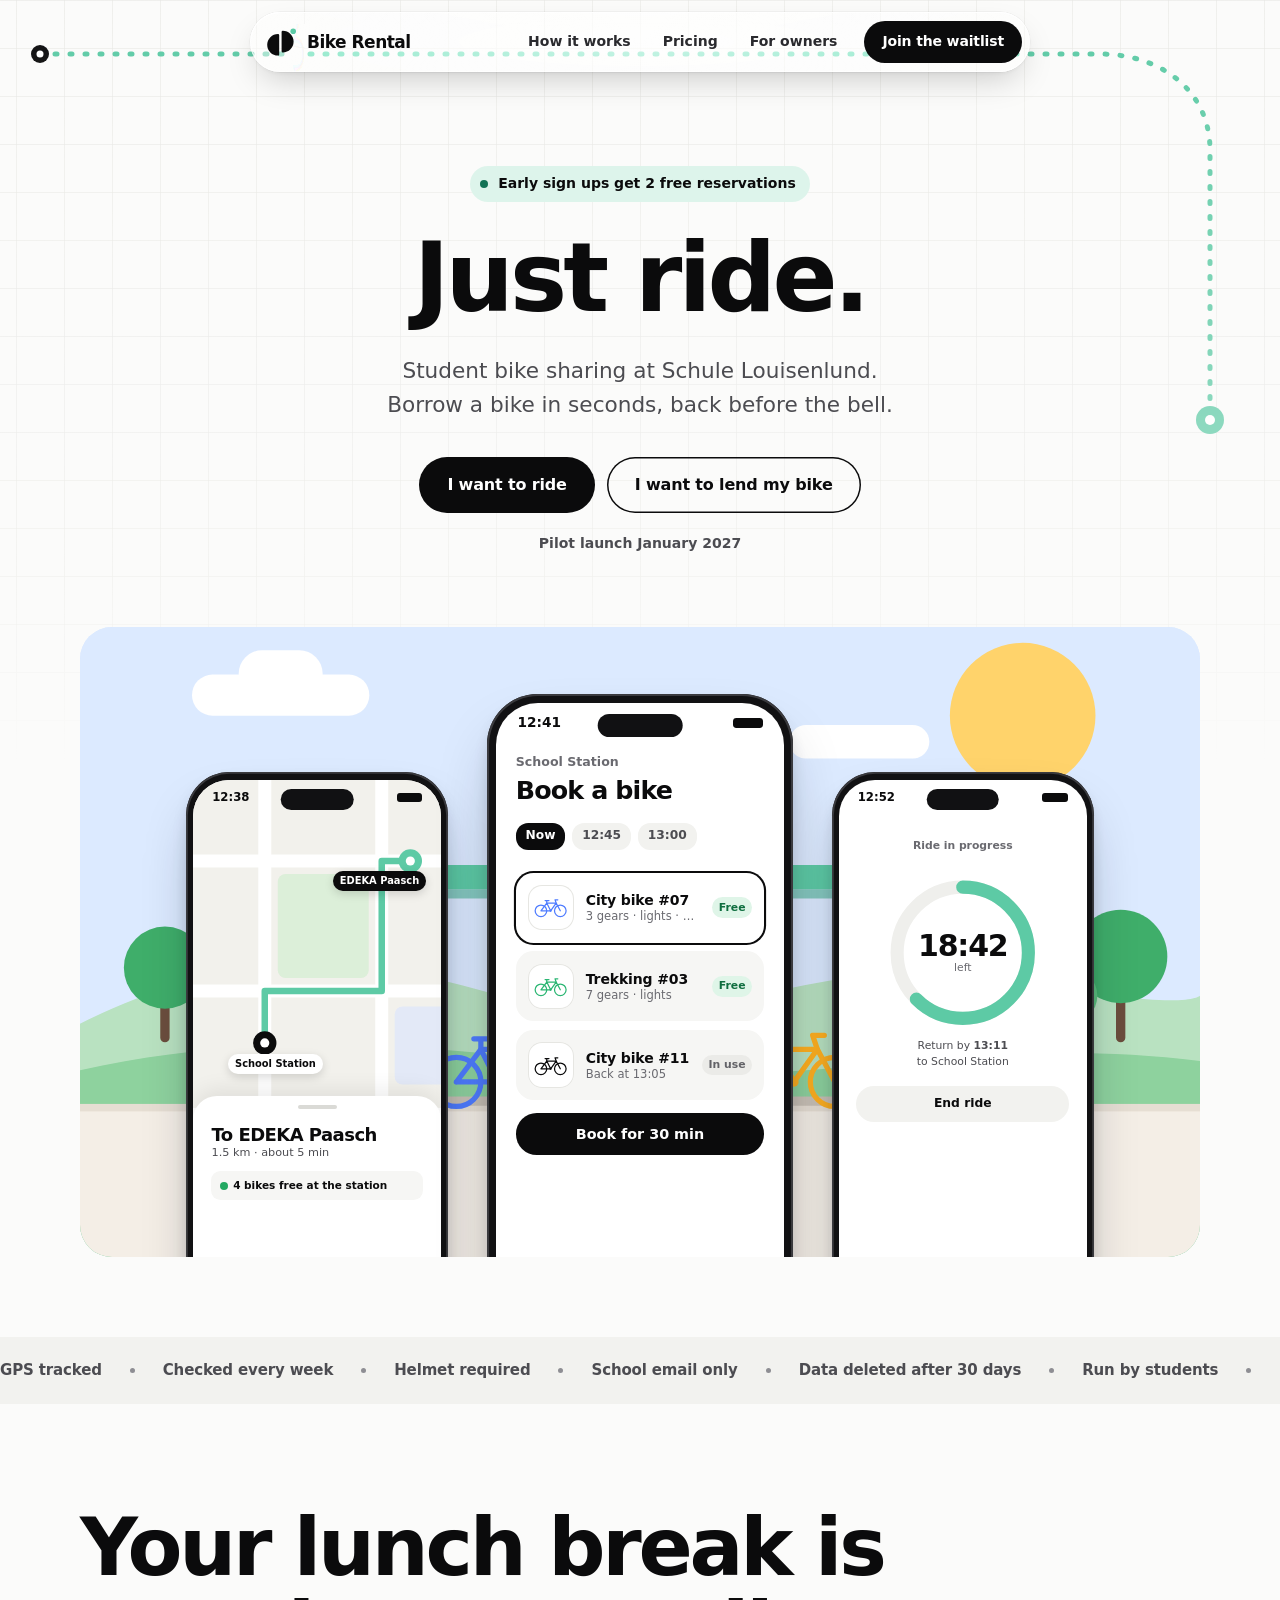
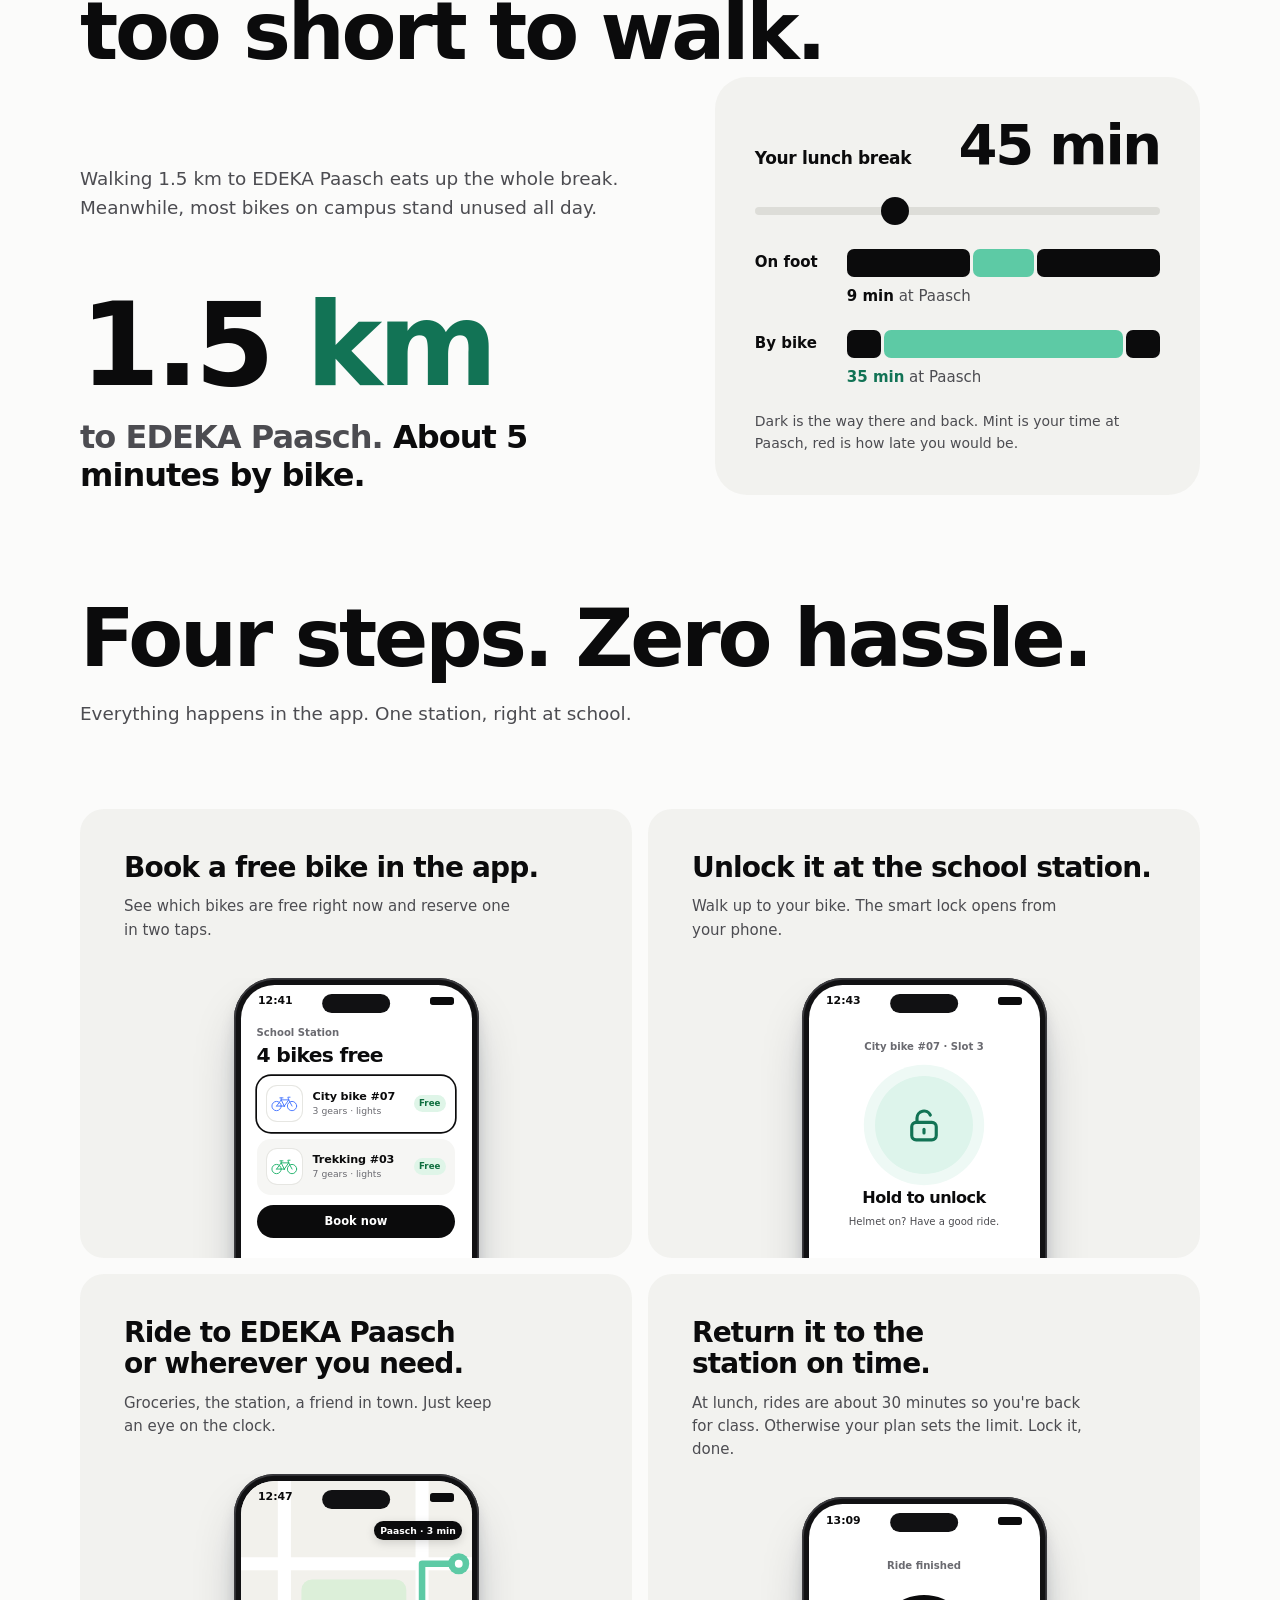
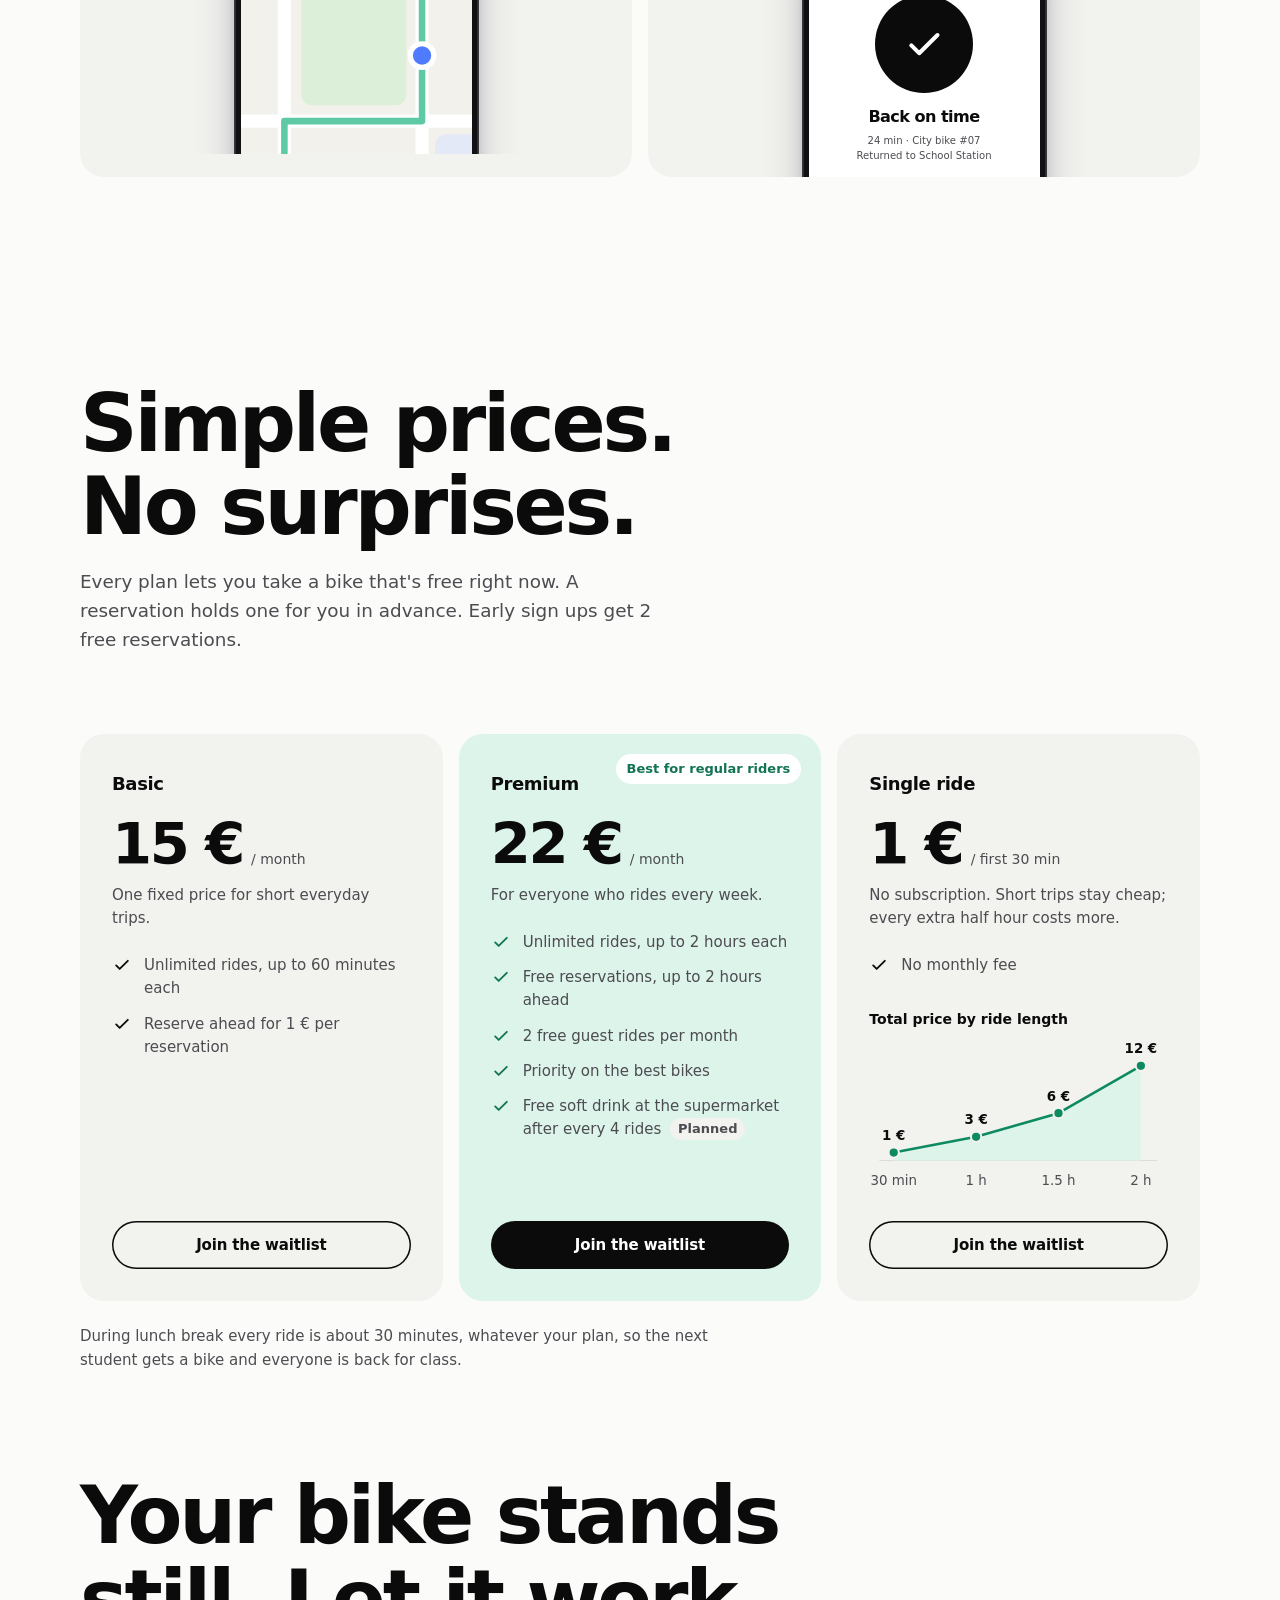
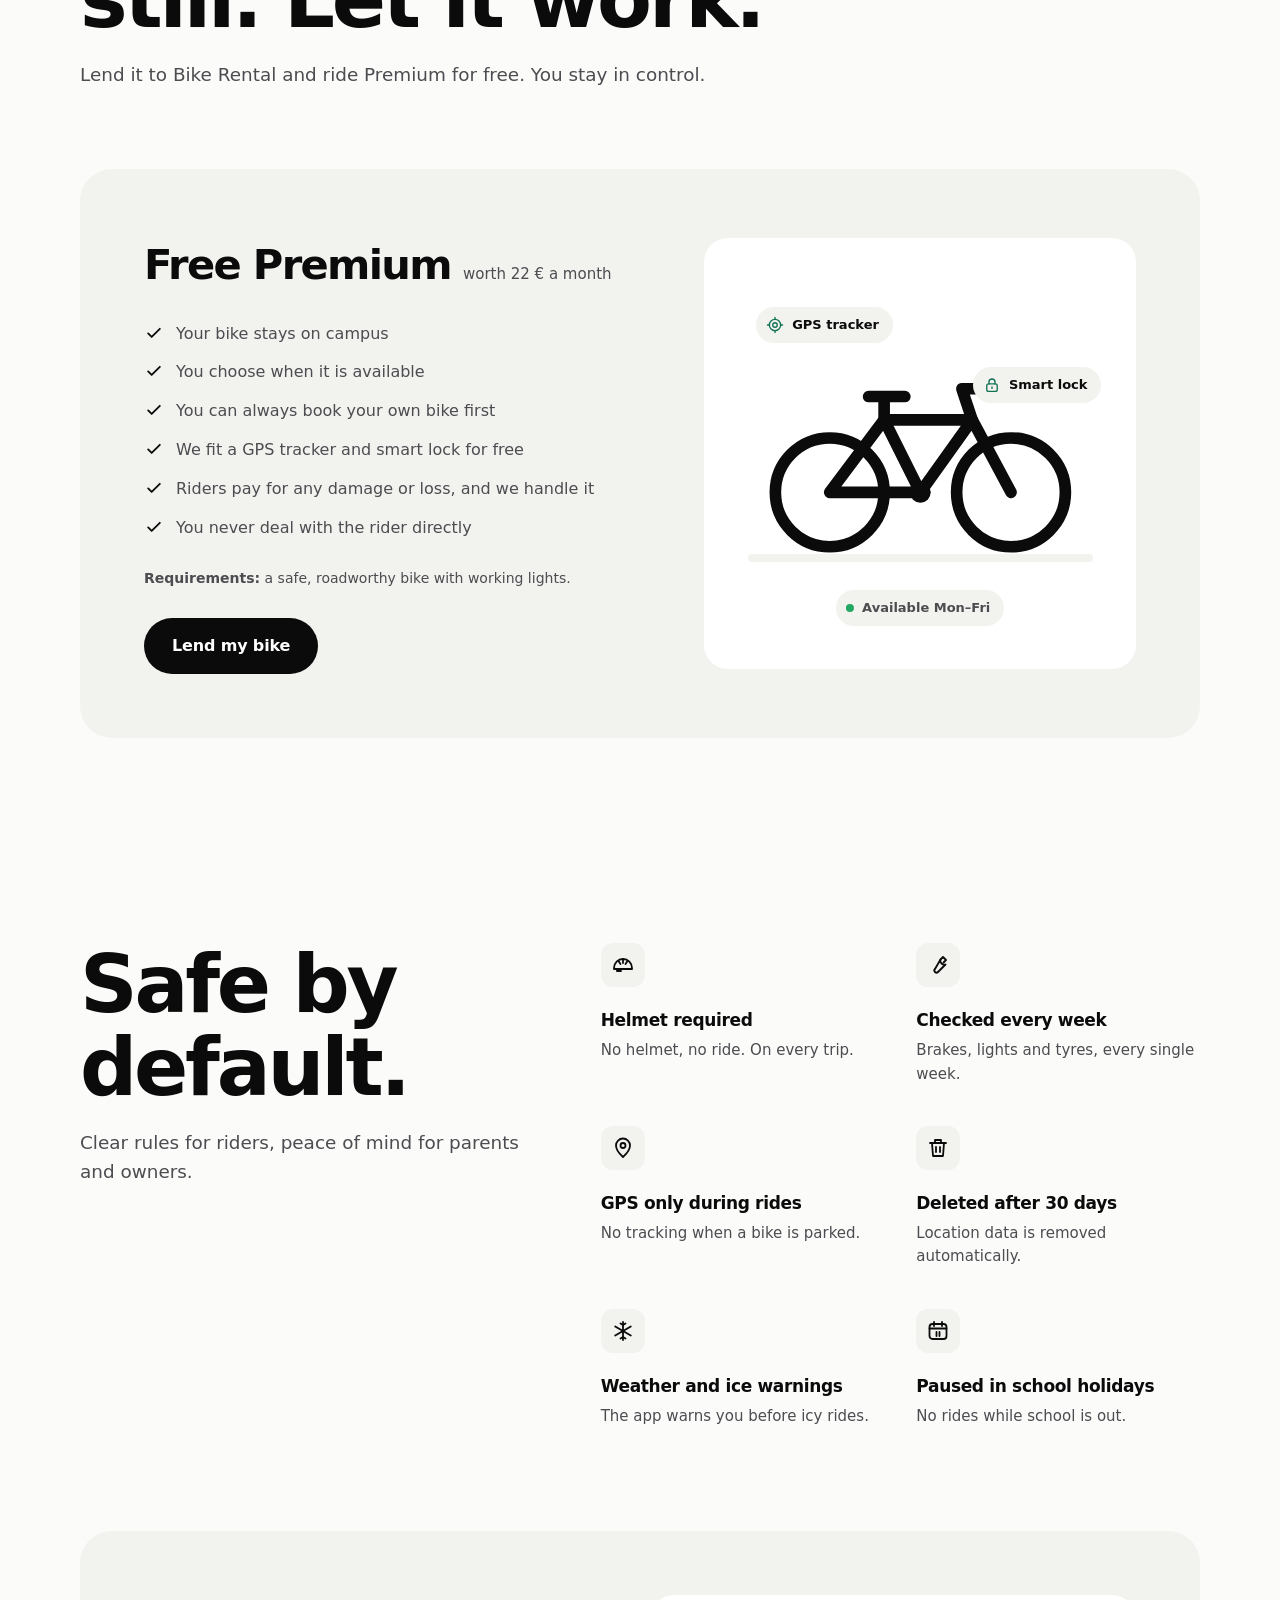
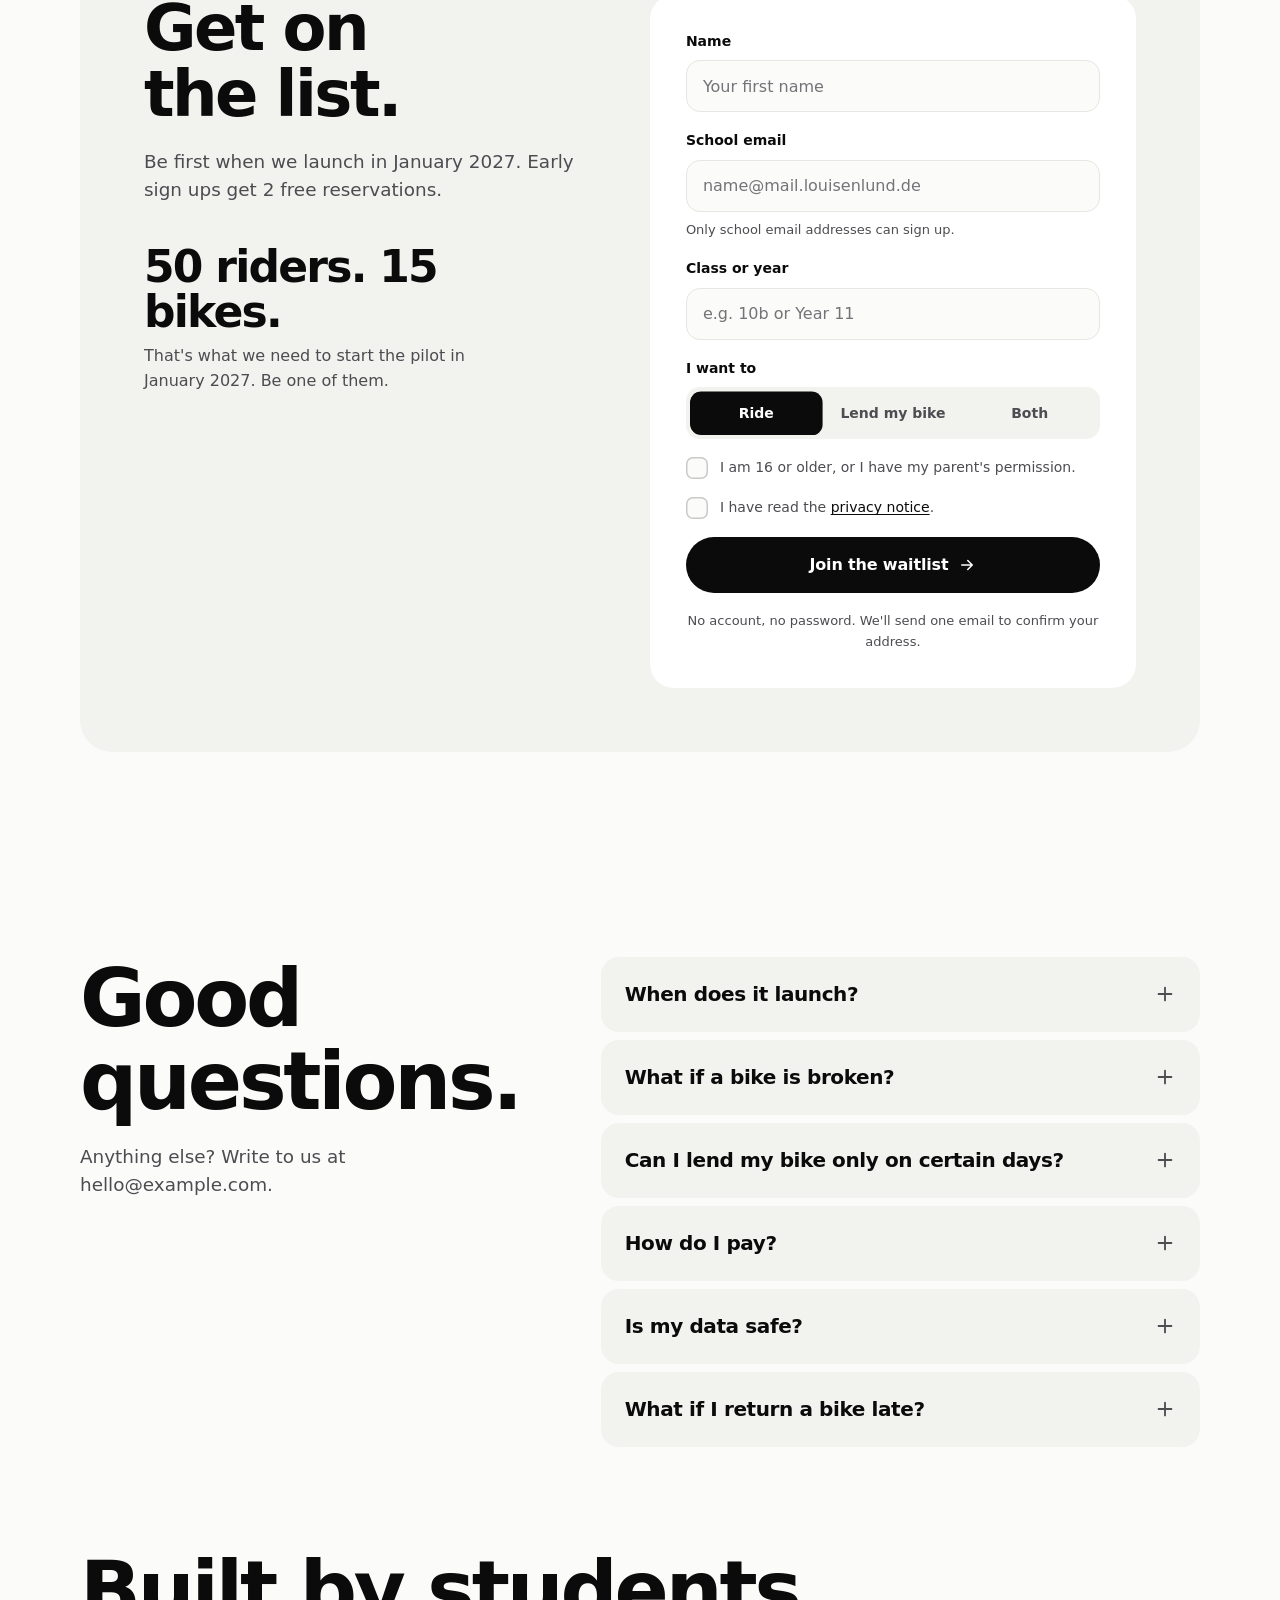
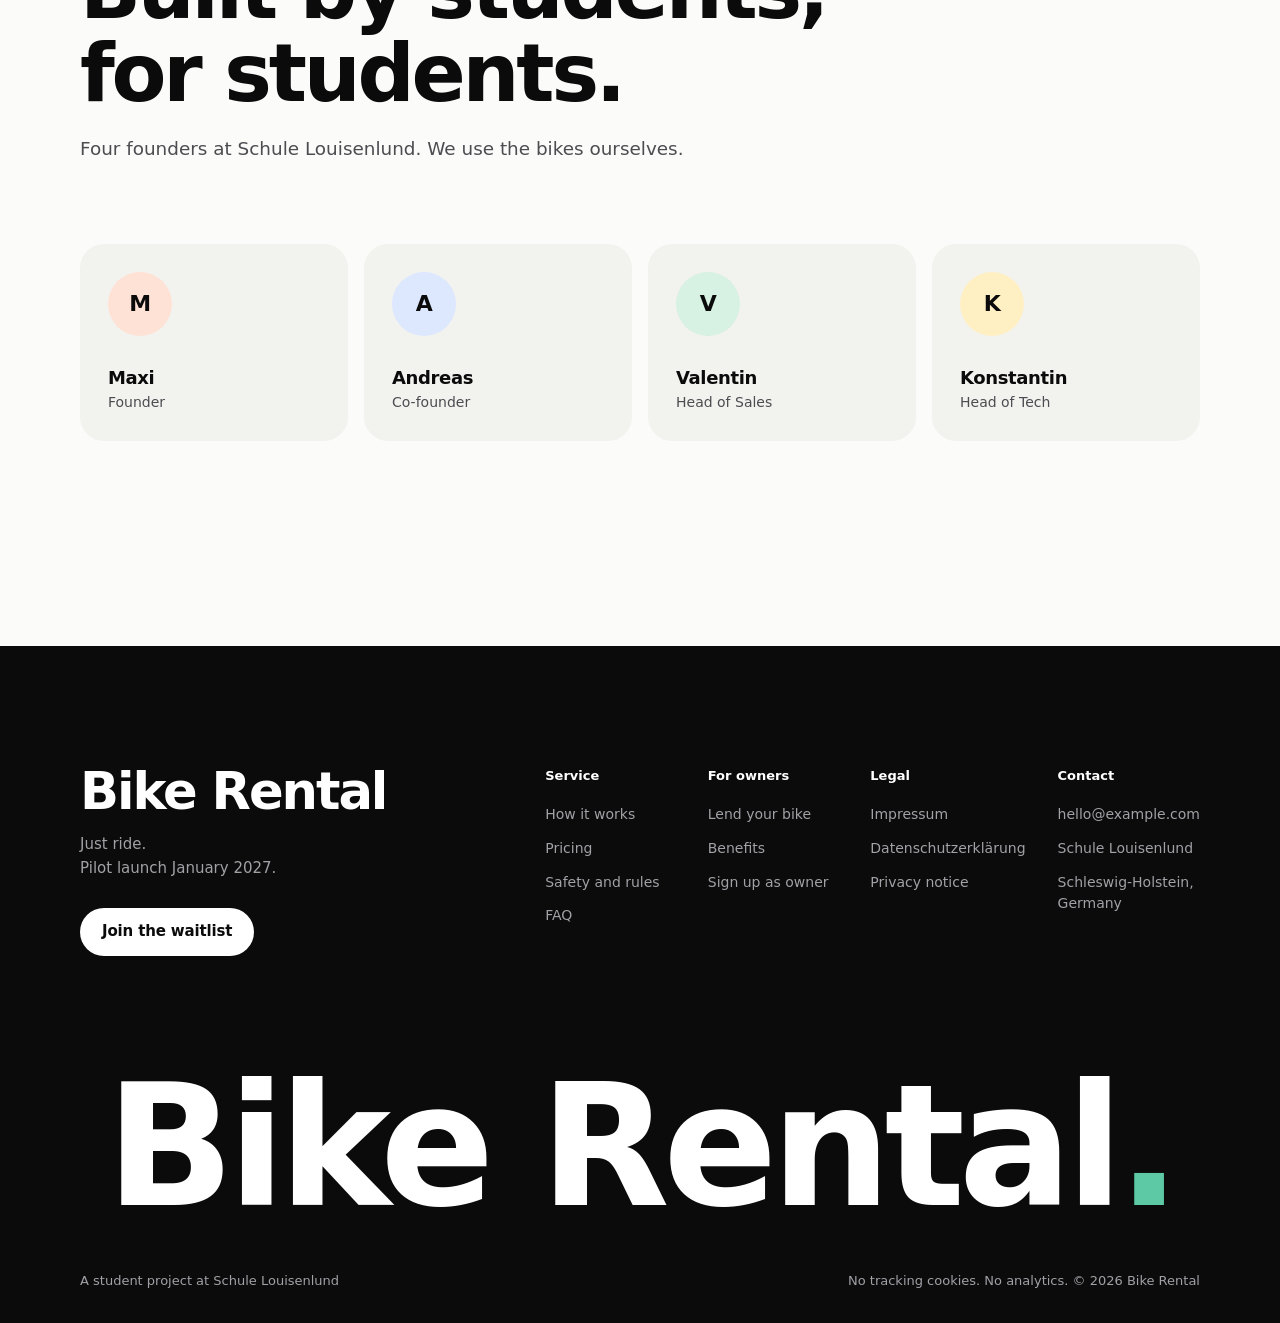
==== commit af2115e4: "New hero headline: "Just ride." Replaces "Campus bikes, shared." in the hero, footer tagline, Open G" ====
--- a/bikeshare-website/site/index.html
+++ b/bikeshare-website/site/index.html
@@ -17,7 +17,7 @@
 <head>
   <meta charset="utf-8">
   <meta name="viewport" content="width=device-width, initial-scale=1, viewport-fit=cover, interactive-widget=resizes-content">
-  <title>Bike Rental · Campus bikes, shared.</title>
+  <title>Bike Rental · Student bike sharing at Schule Louisenlund</title>
   <meta name="description" content="Peer-to-peer bike sharing for students at Schule Louisenlund. Borrow a bike from the school station in seconds. Join the waitlist for the pilot in January 2027.">
   <meta name="theme-color" content="#FBFBFA">
 
@@ -26,13 +26,13 @@
        https://your-site.netlify.app with your real domain after deploying. -->
   <meta property="og:type" content="website">
   <meta property="og:site_name" content="Bike Rental">
-  <meta property="og:title" content="Bike Rental · Campus bikes, shared.">
+  <meta property="og:title" content="Bike Rental · Just ride.">
   <meta property="og:description" content="Borrow a bike from school in seconds. Back before the bell. Join the waitlist: early sign ups get 2 free reservations.">
   <meta property="og:url" content="https://your-site.netlify.app/">
   <meta property="og:image" content="https://your-site.netlify.app/img/og-image.png">
   <meta property="og:image:width" content="1200">
   <meta property="og:image:height" content="630">
-  <meta property="og:image:alt" content="Bike Rental: Campus bikes, shared. A student bike sharing pilot at Schule Louisenlund.">
+  <meta property="og:image:alt" content="Bike Rental: Just ride. A student bike sharing pilot at Schule Louisenlund.">
   <meta name="twitter:card" content="summary_large_image">
 
   <link rel="icon" href="img/favicon.svg" type="image/svg+xml">
@@ -190,7 +190,7 @@
         <!-- Offer text -->
         Early sign ups get 2 free reservations
       </p>
-      <h1 class="hero__title reveal">Campus bikes,<br>shared.</h1>
+      <h1 class="hero__title reveal">Just ride.</h1>
       <p class="hero__sub reveal">Student bike sharing at Schule Louisenlund. Borrow a bike in seconds, back before the bell.</p>
       <div class="hero__actions reveal">
         <a class="btn btn--dark btn--lg" href="#signup" data-role-select="ride">I want to ride</a>
@@ -807,7 +807,7 @@
     <div class="footer__top">
       <div class="footer__brand">
         <p class="footer__word">Bike Rental</p>
-        <p>Campus bikes, shared.<br>Pilot launch January 2027.</p>
+        <p>Just ride.<br>Pilot launch January 2027.</p>
         <a class="btn btn--light" href="#signup" data-role-select="ride">Join the waitlist</a>
       </div>
       <nav class="footer__cols" aria-label="Footer">
--- a/bikeshare-website/site/css/style.css
+++ b/bikeshare-website/site/css/style.css
@@ -106,7 +106,7 @@
 /* Typography scale: huge, tight headlines vs. small calm body */
 .h2 {
   font-size: clamp(2.5rem, 7.4vw, 5rem);
-  font-weight: 700; letter-spacing: -.048em; line-height: .98;
+  font-weight: 700; letter-spacing: -.04em; line-height: 1.04;
   max-width: 13em; text-wrap: balance;
 }
 .h2--sm { font-size: clamp(2.5rem, 6vw, 4rem); }
@@ -285,8 +285,8 @@
 .hero__inner { display: flex; flex-direction: column; align-items: center; text-align: center; }
 .hero__title {
   margin-top: 28px;
-  font-size: clamp(3rem, 12.5vw, 8rem);
-  font-weight: 750; letter-spacing: -.058em; line-height: .9;
+  font-size: clamp(2.75rem, 11vw, 6rem);
+  font-weight: 750; letter-spacing: -.04em; line-height: 1;
 }
 .hero__sub { margin-top: 28px; font-size: clamp(1.125rem, 2vw, 1.35rem); color: var(--ink-2); max-width: 30em; text-wrap: balance; }
 .hero__actions { margin-top: 36px; display: flex; flex-wrap: wrap; gap: 12px; justify-content: center; }
@@ -340,10 +340,10 @@
 /* --- Problem --- */
 .bignum { margin-top: clamp(40px, 6vw, 72px); }
 .bignum__value {
-  font-size: clamp(5.5rem, 10.5vw, 10rem); font-weight: 750; white-space: nowrap; letter-spacing: -.07em; line-height: .82;
+  font-size: clamp(5rem, 9vw, 8.5rem); font-weight: 750; white-space: nowrap; letter-spacing: -.04em; line-height: .9;
   font-variant-numeric: tabular-nums;
 }
-.bignum__value span { color: var(--accent-strong); letter-spacing: -.05em; }
+.bignum__value span { color: var(--accent-strong); }
 .bignum__caption { margin-top: 20px; font-size: clamp(1.25rem, 3vw, 2rem); letter-spacing: -.03em; line-height: 1.2; color: var(--ink-2); font-weight: 550; }
 .bignum__caption strong { color: var(--ink); font-weight: 650; }
 
@@ -354,7 +354,7 @@
 .planner { padding: clamp(24px, 3.5vw, 40px); border-radius: var(--radius-lg); background: var(--card); display: grid; gap: 22px; }
 .planner__head { display: flex; justify-content: space-between; align-items: baseline; gap: 16px; }
 .planner__label { font-size: 17px; font-weight: 650; letter-spacing: -.02em; }
-.planner__value { font-size: clamp(2.5rem, 5vw, 3.5rem); font-weight: 750; letter-spacing: -.05em; line-height: 1; font-variant-numeric: tabular-nums; }
+.planner__value { font-size: clamp(2.5rem, 5vw, 3.5rem); font-weight: 750; letter-spacing: -.04em; line-height: 1; font-variant-numeric: tabular-nums; }
 .planner__range { width: 100%; height: 32px; margin: 0; background: none; -webkit-appearance: none; appearance: none; cursor: pointer; }
 .planner__range::-webkit-slider-runnable-track { height: 8px; border-radius: 99px; background: #DDDDD8; }
 .planner__range::-moz-range-track { height: 8px; border-radius: 99px; background: #DDDDD8; }
@@ -391,7 +391,7 @@
 .plan .btn { margin-top: auto; }
 .plan__name { font-size: 18px; font-weight: 650; letter-spacing: -.02em; }
 .plan__price { margin-top: 18px; display: flex; align-items: baseline; gap: 8px; }
-.plan__price b { font-size: clamp(2.8rem, 5vw, 3.6rem); font-weight: 750; letter-spacing: -.05em; line-height: 1; }
+.plan__price b { font-size: clamp(2.8rem, 5vw, 3.6rem); font-weight: 750; letter-spacing: -.04em; line-height: 1; }
 .plan__price span { font-size: 14px; color: var(--ink-2); }
 .plan__desc { margin-top: 10px; font-size: 15px; color: var(--ink-2); }
 .plan--featured { background: var(--accent-soft); }
@@ -429,7 +429,7 @@
   padding: clamp(28px, 5vw, 64px); border-radius: var(--radius-lg); background: var(--card);
 }
 .owner-card__worth { display: flex; flex-wrap: wrap; align-items: baseline; gap: 4px 12px; }
-.owner-card__worth b { font-size: clamp(1.8rem, 3.6vw, 2.6rem); font-weight: 750; letter-spacing: -.045em; }
+.owner-card__worth b { font-size: clamp(1.8rem, 3.6vw, 2.6rem); font-weight: 750; letter-spacing: -.04em; }
 .owner-card__worth span { font-size: 15px; color: var(--ink-2); }
 .owner-card__req { margin-bottom: 28px; font-size: 14px; color: var(--ink-2); }
 .owner-card__req b { color: var(--ink-2); font-weight: 600; }
@@ -480,11 +480,11 @@
 }
 .counter { margin-top: 40px; display: grid; gap: 18px; max-width: 380px; }
 .counter__goal { display: grid; gap: 10px; }
-.counter__headline { font-size: clamp(2rem, 4vw, 2.75rem); font-weight: 750; letter-spacing: -.045em; line-height: 1.02; }
+.counter__headline { font-size: clamp(2rem, 4vw, 2.75rem); font-weight: 750; letter-spacing: -.04em; line-height: 1.02; }
 .counter__text { font-size: 16px; color: var(--ink-2); max-width: 26em; }
 .counter__live { display: grid; gap: 18px; }
 .counter__total { font-size: 16px; color: var(--ink-2); }
-.counter__total b { display: block; font-size: clamp(3rem, 6vw, 4.25rem); font-weight: 750; letter-spacing: -.05em; line-height: 1; color: var(--ink); font-variant-numeric: tabular-nums; margin-bottom: 6px; }
+.counter__total b { display: block; font-size: clamp(3rem, 6vw, 4.25rem); font-weight: 750; letter-spacing: -.04em; line-height: 1; color: var(--ink); font-variant-numeric: tabular-nums; margin-bottom: 6px; }
 .goal__row { display: flex; justify-content: space-between; font-size: 13px; color: var(--ink-2); margin-bottom: 8px; font-variant-numeric: tabular-nums; }
 .goal__row b { color: var(--ink); font-weight: 650; }
 .goal__bar { height: 6px; border-radius: 99px; background: #E0E0DC; overflow: hidden; }
@@ -609,8 +609,8 @@
 .footer a { text-decoration: none; transition: color .2s; }
 @media (hover: hover) and (pointer: fine) { .footer a:hover { color: #fff; } .footer a.btn--light:hover { color: var(--ink); } }
 .footer__top { display: grid; grid-template-columns: 1fr 1.6fr; gap: 56px; }
-.footer__word { font-size: clamp(2.25rem, 4vw, 3.25rem); font-weight: 750; letter-spacing: -.045em; line-height: 1; color: #fff; margin-bottom: 16px; }
-.footer__giant { margin-top: clamp(64px, 9vw, 120px); font-size: clamp(3.5rem, 14.6vw, 14rem); font-weight: 750; letter-spacing: -.065em; line-height: .78; color: #fff; white-space: nowrap; text-align: center; overflow: hidden; }
+.footer__word { font-size: clamp(2.25rem, 4vw, 3.25rem); font-weight: 750; letter-spacing: -.04em; line-height: 1; color: #fff; margin-bottom: 16px; }
+.footer__giant { margin-top: clamp(64px, 9vw, 120px); font-size: clamp(3.25rem, 13.2vw, 12.5rem); font-weight: 750; letter-spacing: -.04em; line-height: .9; color: #fff; white-space: nowrap; text-align: center; overflow: hidden; }
 .footer__giant span { color: var(--accent); }
 .footer__brand p:not(.footer__word) { margin-bottom: 28px; font-size: 15px; }
 .footer__cols { display: grid; grid-template-columns: repeat(4, 1fr); gap: 32px; }
@@ -699,7 +699,7 @@
 
 /* 9. LEGAL PAGES -------------------------------------------------------------- */
 .legal { padding-top: clamp(120px, 16vw, 168px); padding-bottom: 40px; }
-.legal h1 { font-size: clamp(2.5rem, 7vw, 4.5rem); font-weight: 750; letter-spacing: -.05em; line-height: 1; }
+.legal h1 { font-size: clamp(2.5rem, 7vw, 4.5rem); font-weight: 750; letter-spacing: -.04em; line-height: 1; }
 .legal h2 { margin-top: 48px; font-size: 1.35rem; font-weight: 650; letter-spacing: -.025em; }
 .legal p, .legal li { margin-top: 12px; color: var(--ink-2); max-width: 42em; }
 .legal ul { list-style: disc; padding-left: 1.25em; }
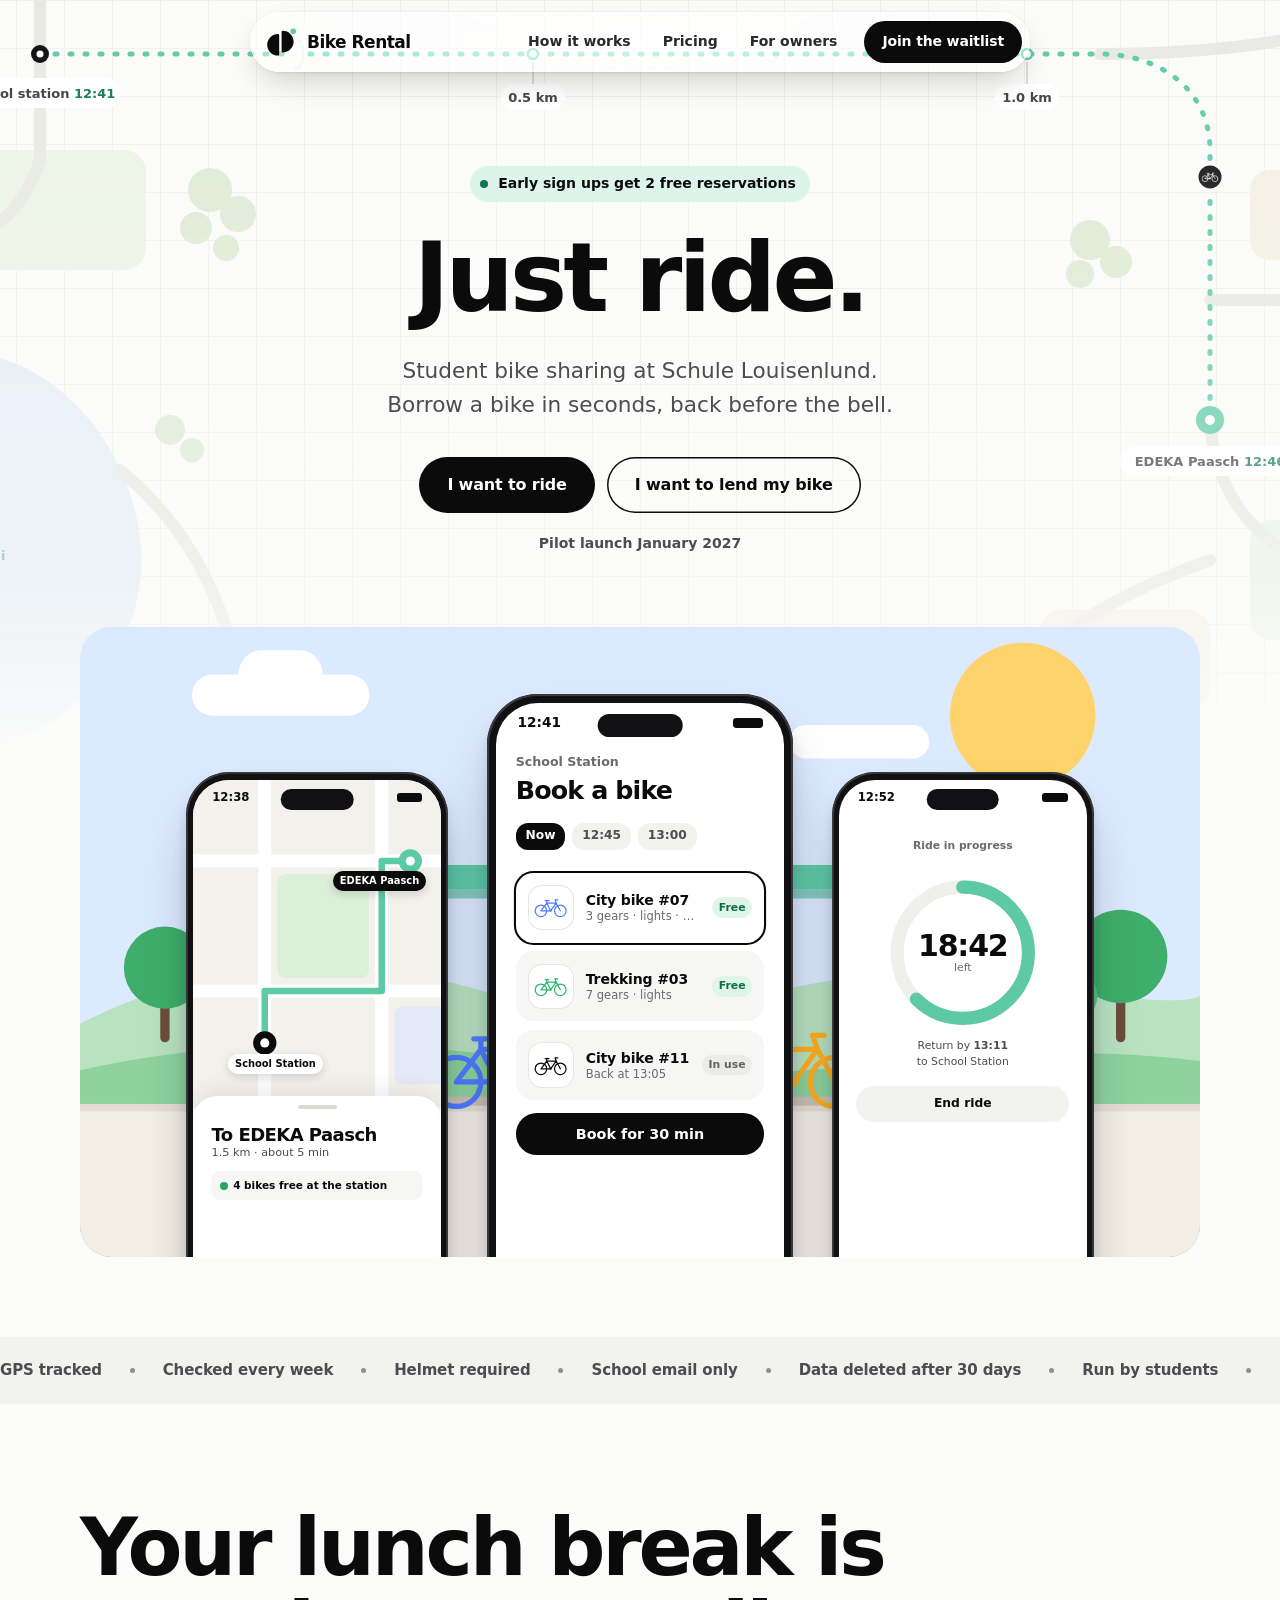
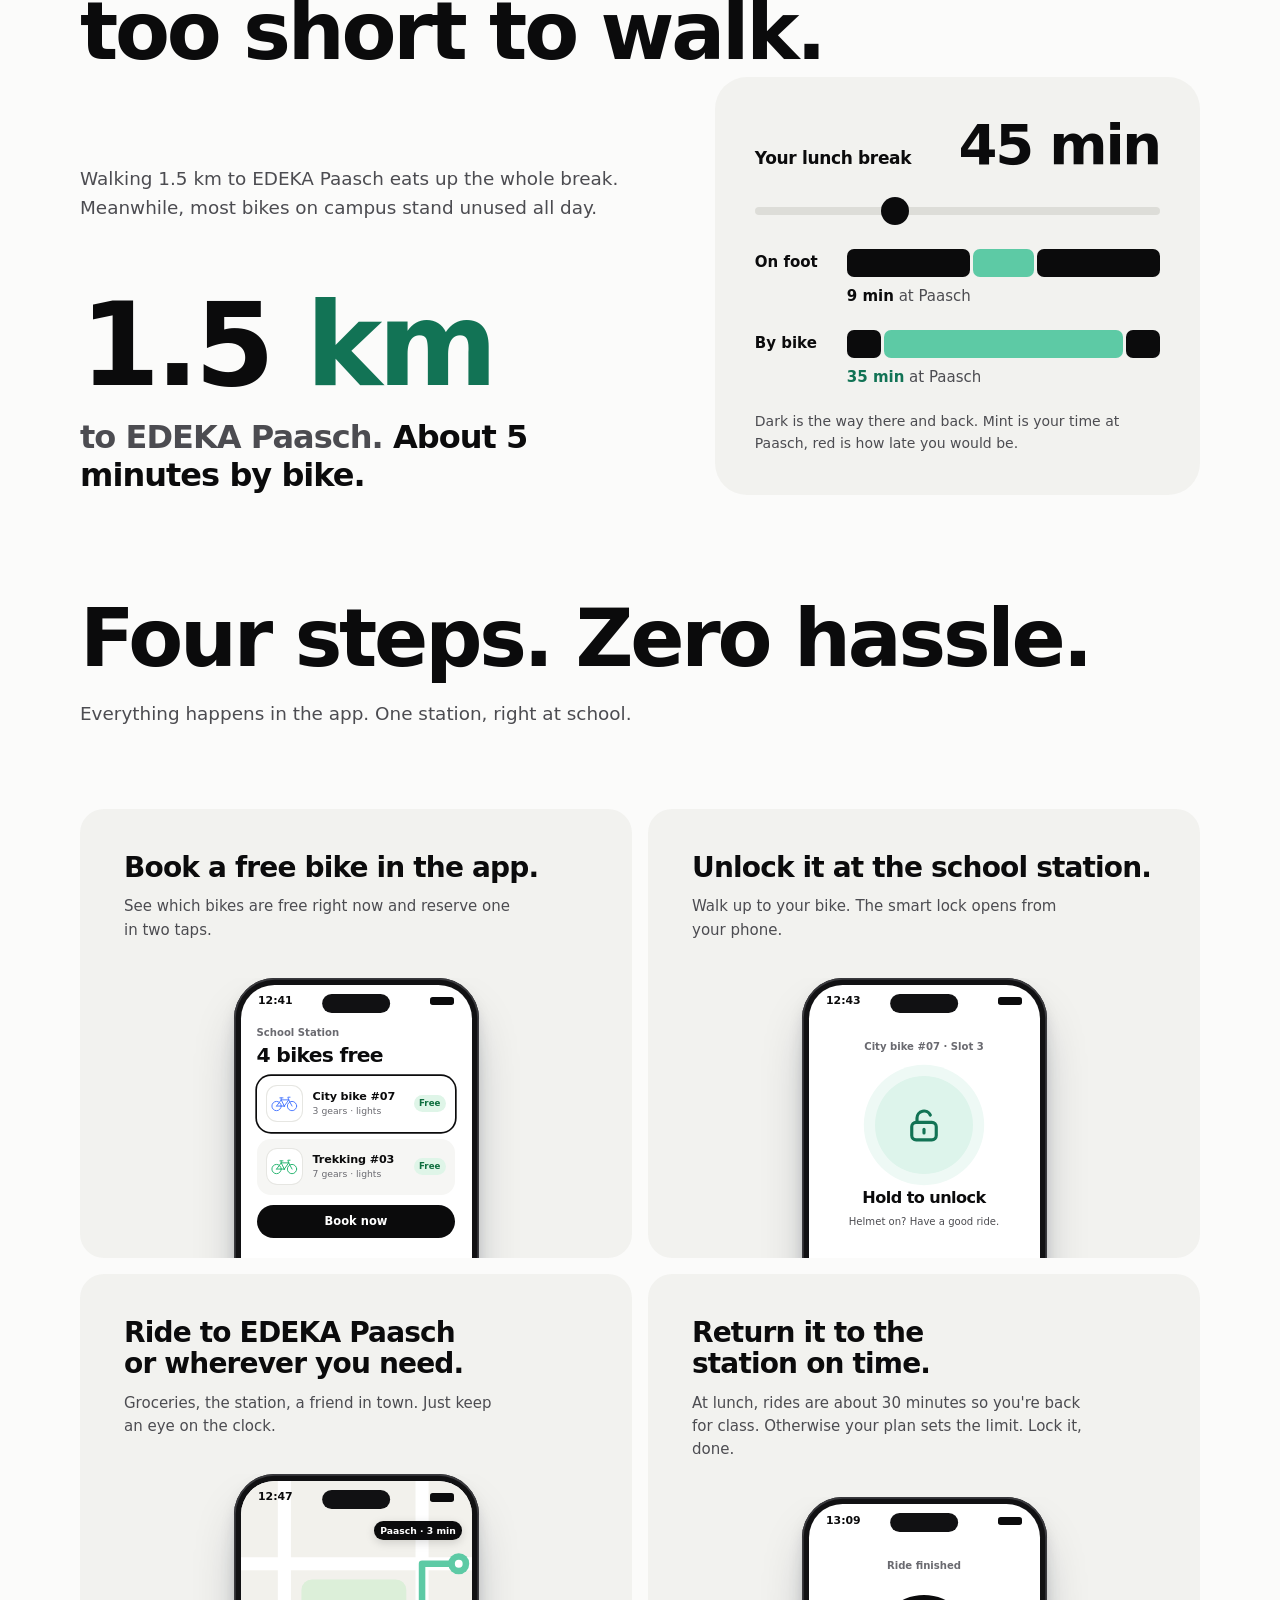
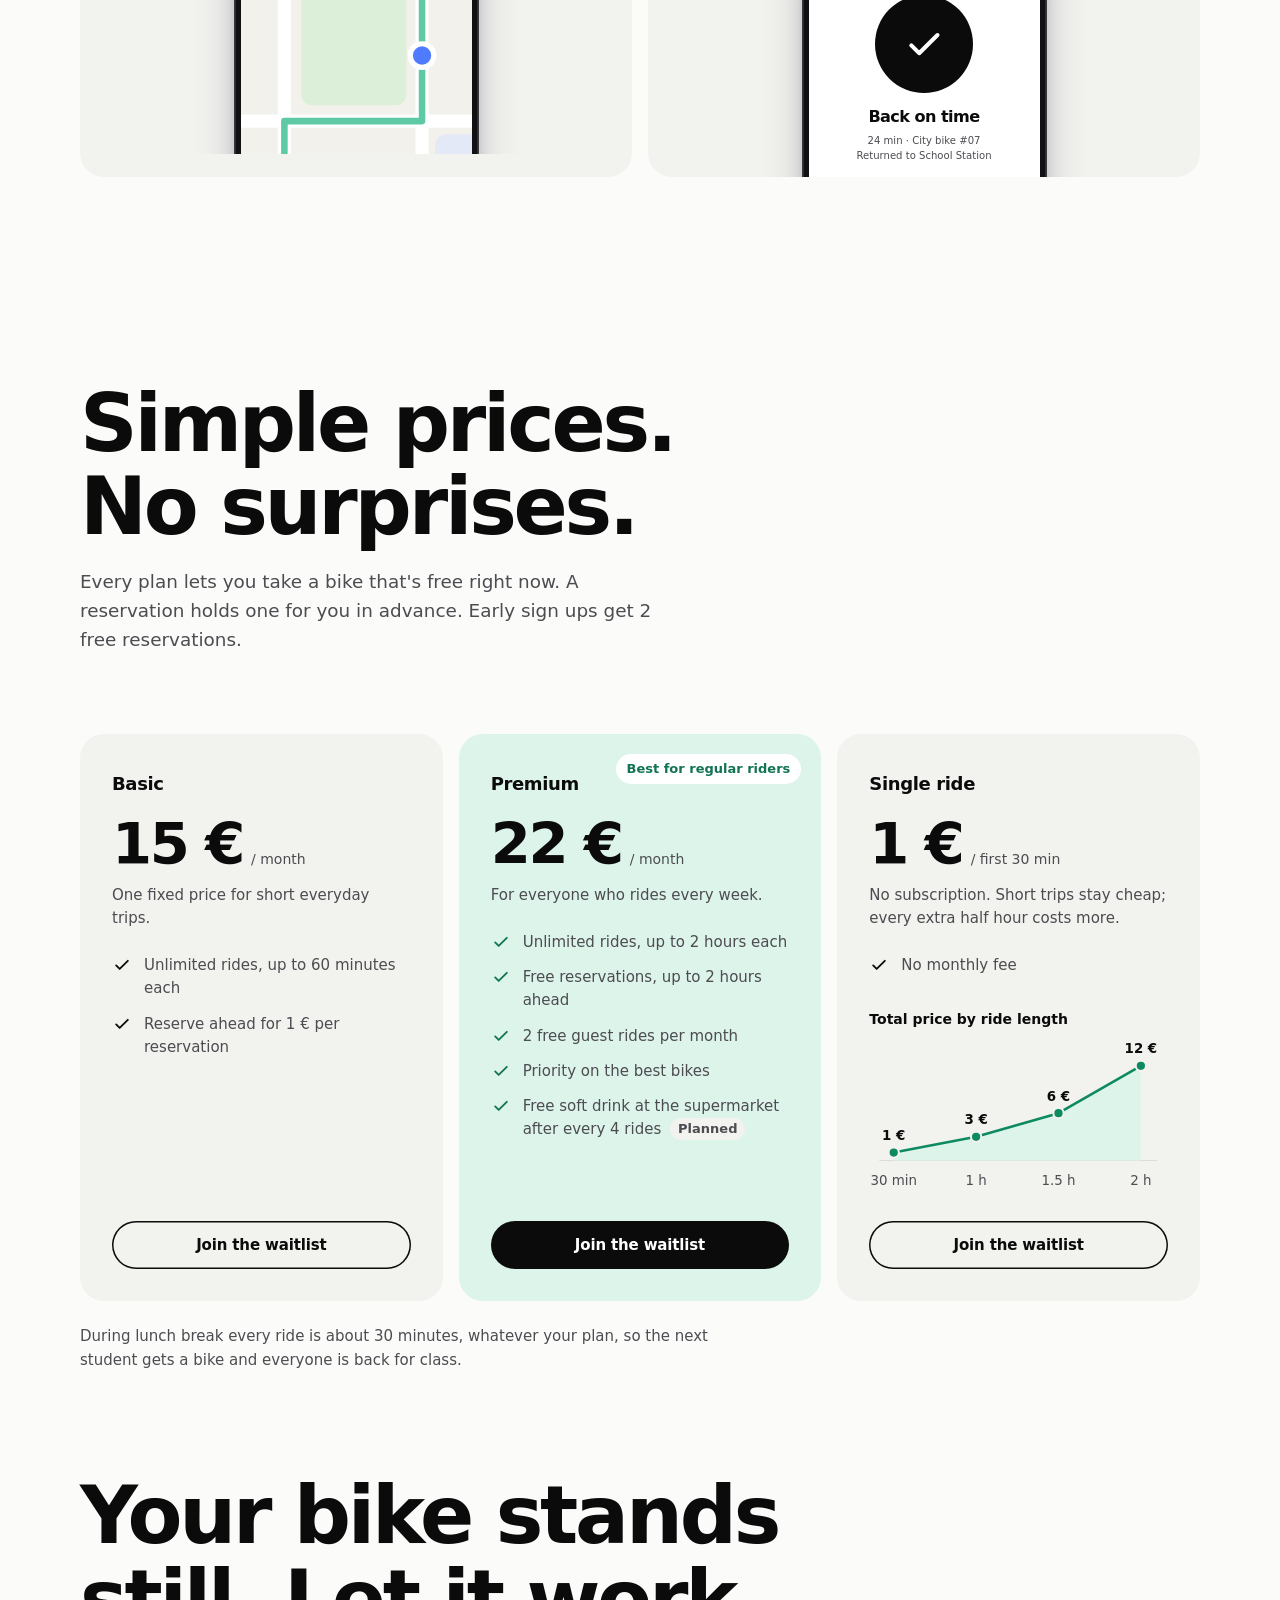
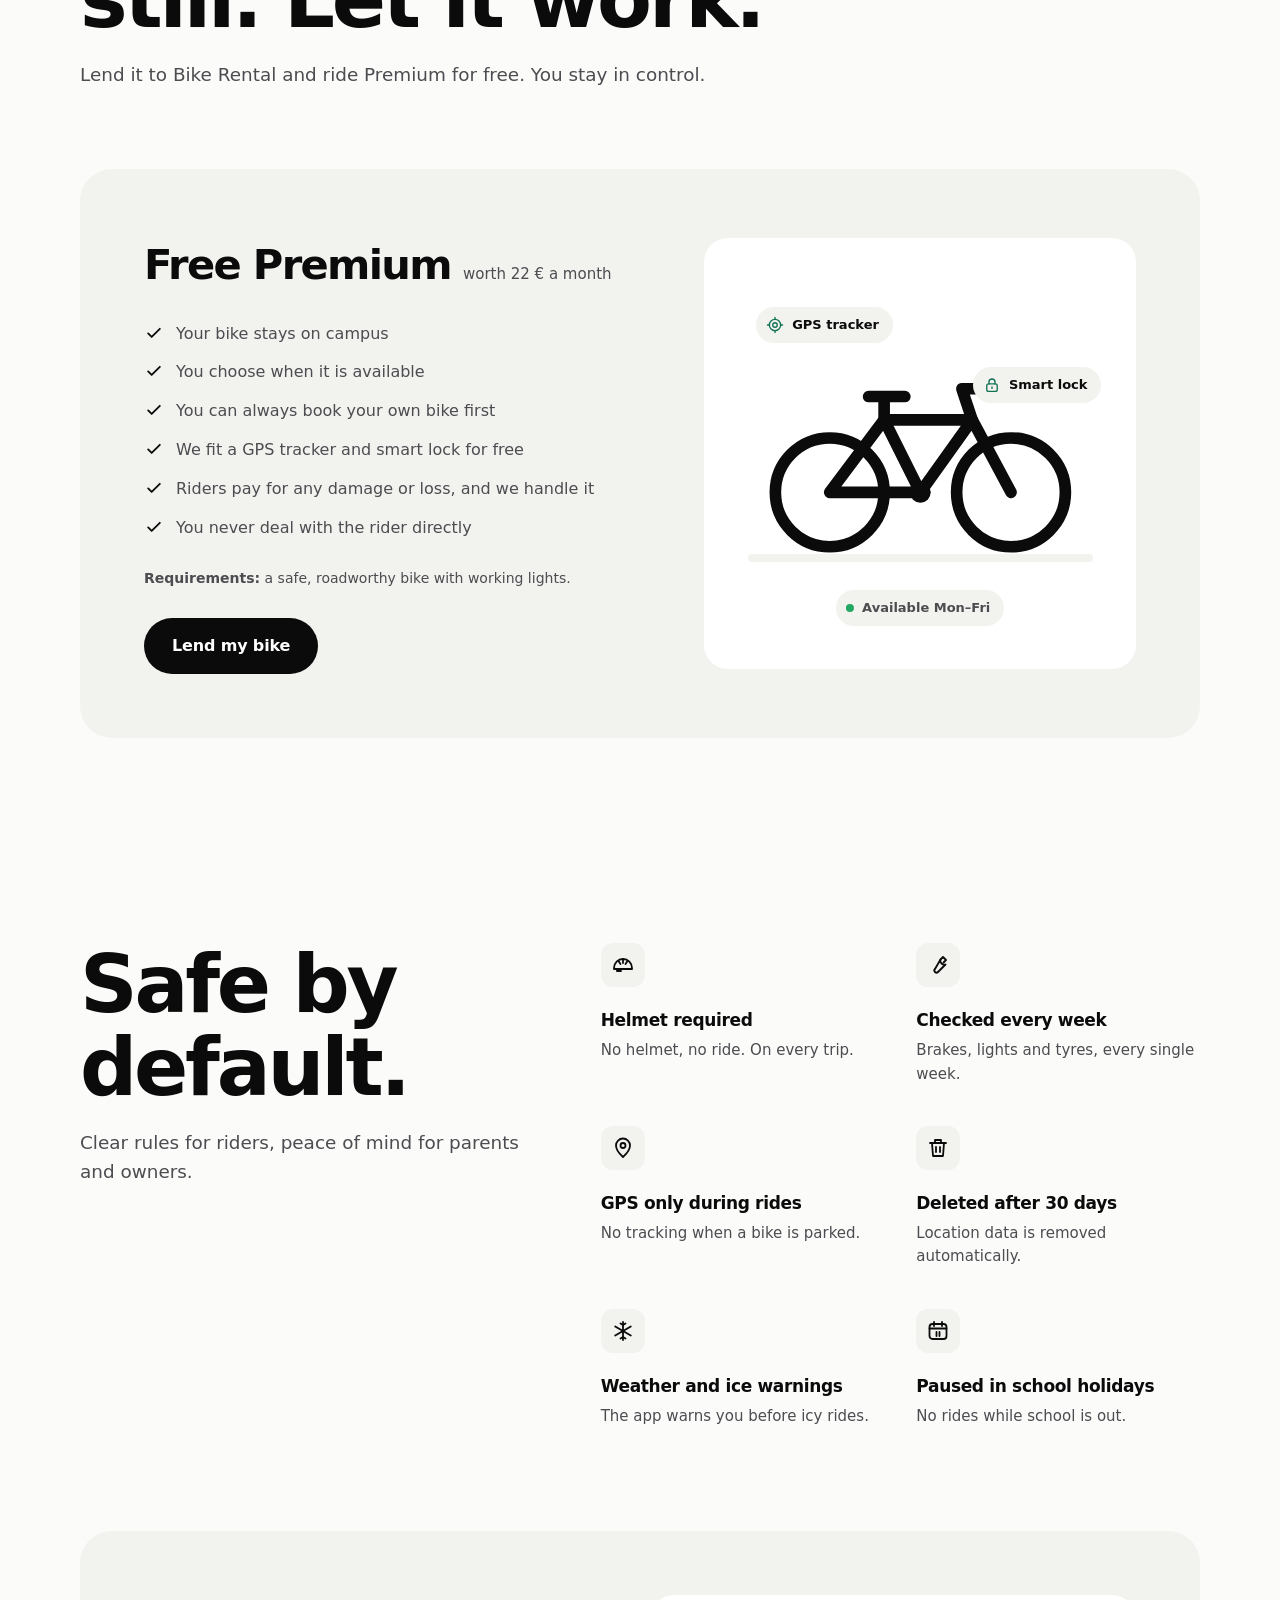
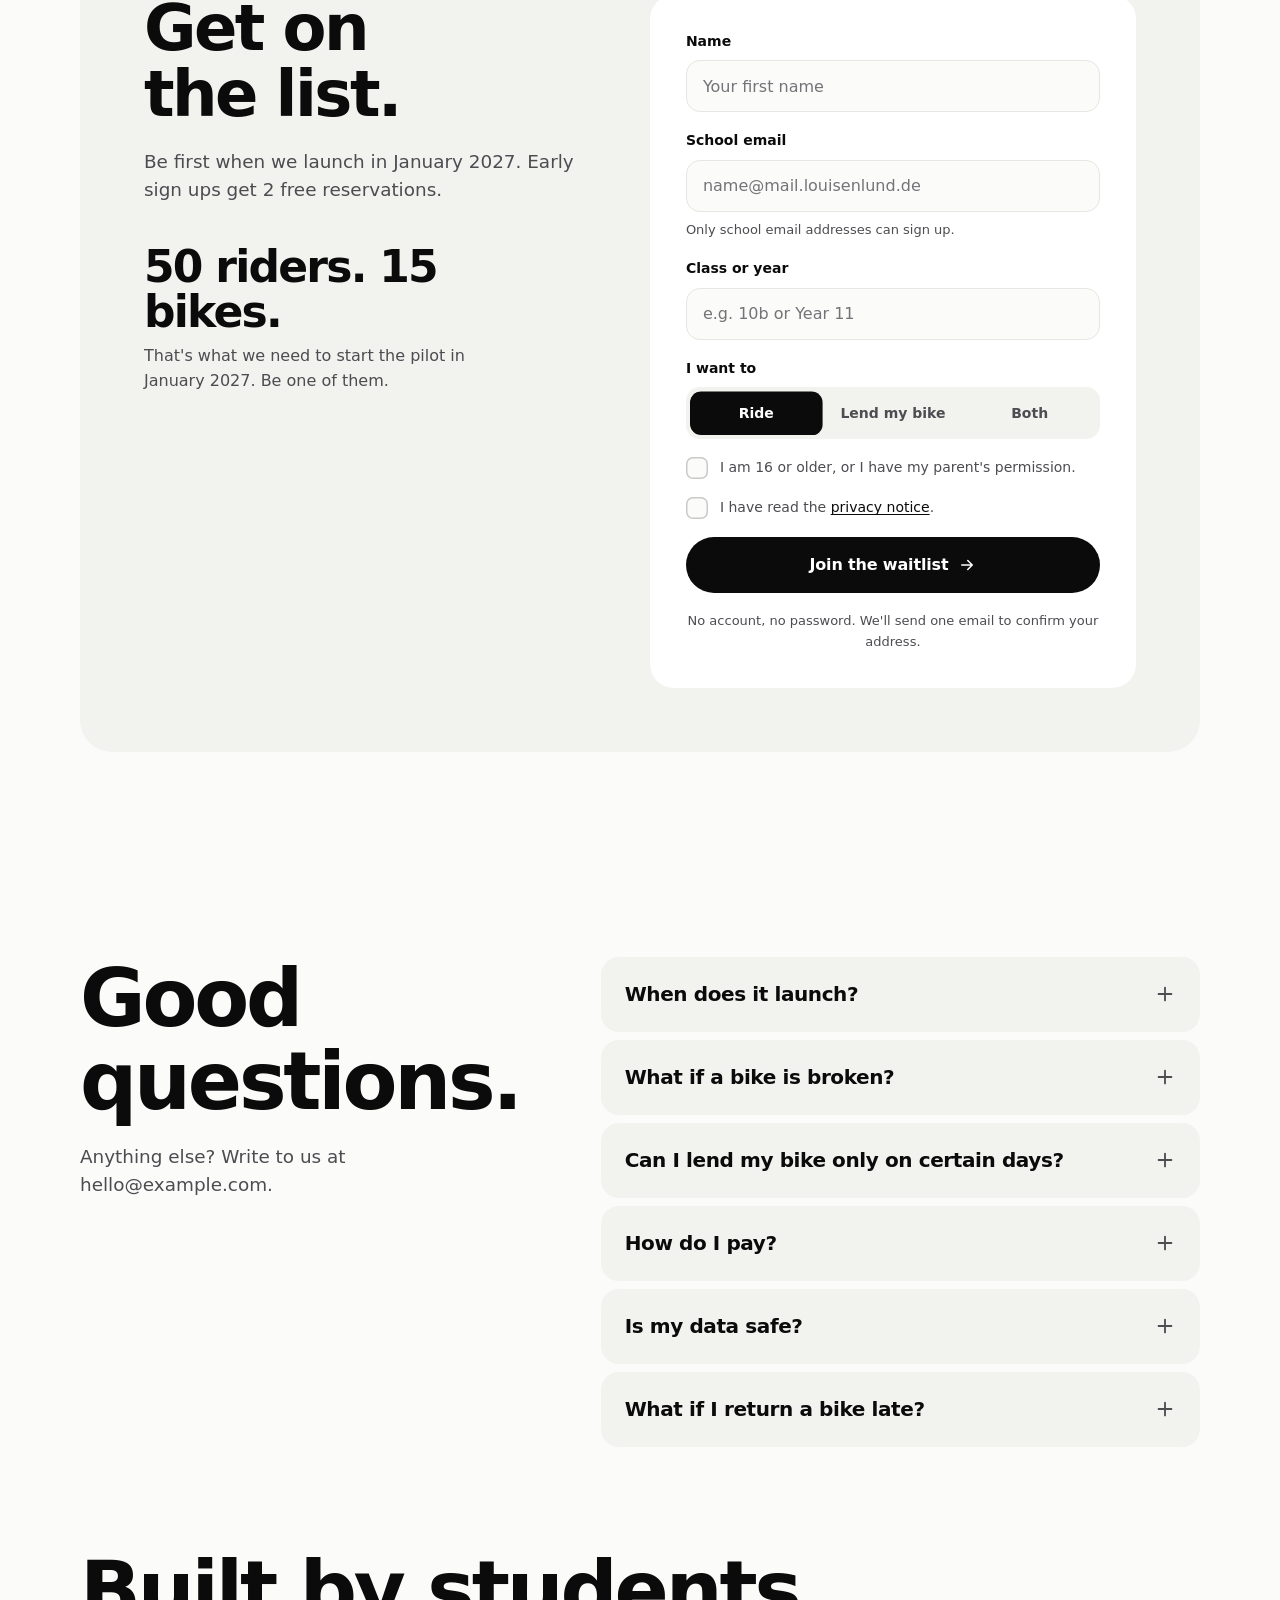
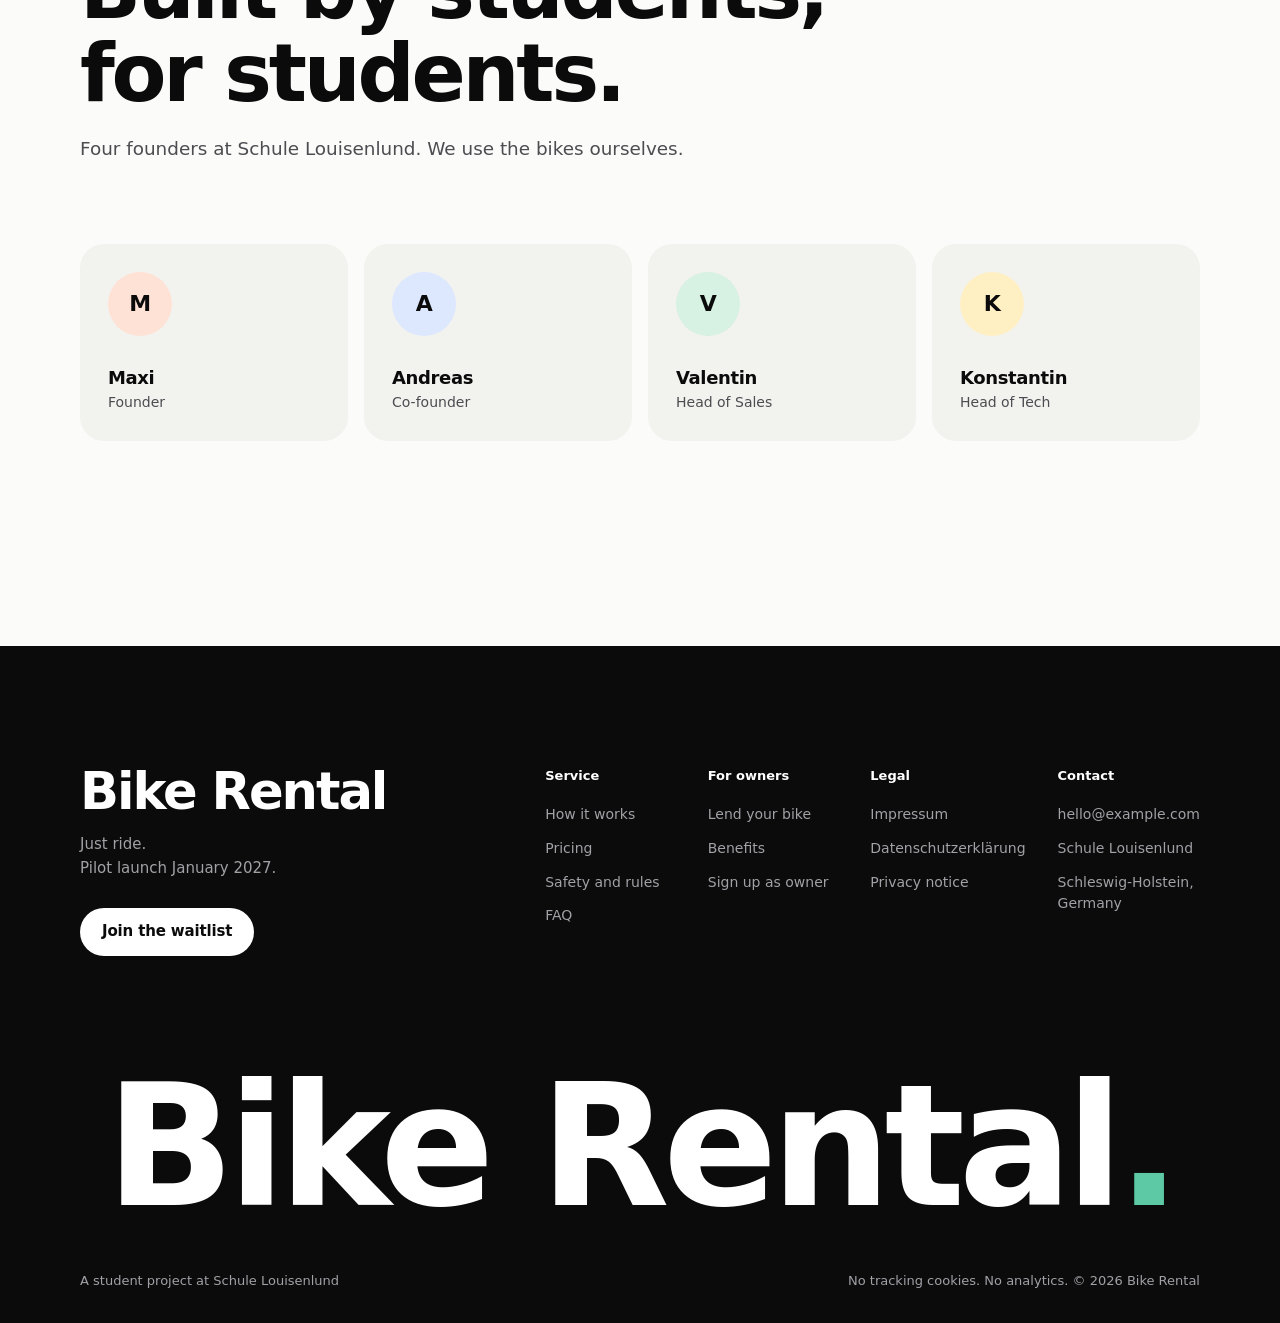
==== commit 84fb6471: "Turn the hero route into an illustrated map of the trip The background behind "Just ride." is now a " ====
--- a/bikeshare-website/site/index.html
+++ b/bikeshare-website/site/index.html
@@ -155,7 +155,10 @@
     <!-- Decorative map background: faint grid + a coloured route that runs
          right underneath the glass header, so the refraction is visible from
          the very first second. -->
-    <svg class="hero__map" viewBox="0 0 1440 760" preserveAspectRatio="xMidYMin slice" aria-hidden="true">
+    <!-- Decorative map of the trip: school station to EDEKA Paasch (stylised, not to scale).
+         Scenery stays at the sides so the headline area stays calm. The route draws itself
+         once, then a small rider bikes it (js/main.js, "Hero rider"). -->
+    <svg class="hero__map" viewBox="0 0 1440 760" aria-hidden="true">
       <defs>
         <pattern id="grid" width="48" height="48" patternUnits="userSpaceOnUse">
           <path d="M48 0H0V48" fill="none" stroke="#E4E4DF" stroke-width="1"/>
@@ -173,13 +176,72 @@
       </defs>
       <g mask="url(#mapMask)">
         <rect width="1440" height="760" fill="url(#grid)"/>
-        <!-- route to EDEKA Paasch: runs through the lower half of the glass header,
+
+        <!-- water (the Schlei) -->
+        <path d="M-20 360 C70 330 150 380 190 450 C230 520 240 610 170 690 C130 735 60 760 -20 760 Z" fill="#E3EDF6"/>
+        <text class="hero__place" x="40" y="560">Schlei</text>
+
+        <!-- fields -->
+        <rect class="hero__map-wide" x="36" y="150" width="190" height="120" rx="22" fill="#EBF3E5"/>
+        <rect x="1330" y="170" width="140" height="90" rx="20" fill="#F3EFE2"/>
+        <rect x="1330" y="520" width="150" height="120" rx="22" fill="#EBF3E5"/>
+        <rect x="1120" y="610" width="170" height="100" rx="22" fill="#F3EFE2"/>
+
+        <!-- trees -->
+        <g fill="#DCEAD3">
+          <g class="hero__map-wide"><circle cx="290" cy="190" r="22"/><circle cx="318" cy="214" r="18"/><circle cx="276" cy="228" r="16"/><circle cx="306" cy="248" r="13"/></g>
+          <circle cx="1170" cy="240" r="20"/><circle cx="1196" cy="262" r="16"/><circle cx="1160" cy="274" r="14"/>
+          <circle cx="1384" cy="390" r="18"/><circle cx="1408" cy="412" r="14"/>
+          <circle cx="250" cy="430" r="15"/><circle cx="272" cy="450" r="12"/>
+        </g>
+
+        <!-- side roads -->
+        <g fill="none" stroke="#E9E9E3" stroke-width="12" stroke-linecap="round">
+          <path d="M-20 250 C60 250 100 220 120 160 V54"/>
+          <path d="M120 54 V-20"/>
+          <path d="M1180 54 C1300 54 1380 40 1460 20"/>
+          <path d="M1290 300 H1460"/>
+          <path d="M1290 420 C1295 500 1340 560 1460 590"/>
+          <path d="M1040 760 C1080 660 1180 600 1290 560"/>
+          <path d="M200 470 C260 520 320 600 330 760"/>
+        </g>
+
+        <!-- the route: runs through the lower half of the glass header,
              so you can see it stretch and bend at the pill's edges -->
-        <path class="hero__route" mask="url(#routeDraw)" d="M120 54 H1180 C1240 54 1290 90 1290 150 V420" fill="none" stroke="#5DCAA5" stroke-width="5" stroke-linecap="round" stroke-dasharray="2 13"/>
+        <path id="heroRoute" class="hero__route" mask="url(#routeDraw)" d="M120 54 H1180 C1240 54 1290 90 1290 150 V420" fill="none" stroke="#5DCAA5" stroke-width="5" stroke-linecap="round" stroke-dasharray="2 13"/>
+
+        <!-- distance markers (route is 1.5 km) -->
+        <g class="hero__km">
+          <circle cx="613" cy="54" r="5"/><path d="M613 62 V84"/>
+          <rect x="581" y="84" width="64" height="26" rx="13"/><text x="613" y="101.5" text-anchor="middle">0.5 km</text>
+          <circle cx="1107" cy="54" r="5"/><path d="M1107 62 V84"/>
+          <rect x="1075" y="84" width="64" height="26" rx="13"/><text x="1107" y="101.5" text-anchor="middle">1.0 km</text>
+        </g>
+
+        <!-- start: the station at school -->
         <circle cx="120" cy="54" r="9" fill="#0B0B0C"/>
         <circle cx="120" cy="54" r="3.5" fill="#fff"/>
+        <g class="hero__label">
+          <rect x="40" y="78" width="160" height="30" rx="15"/>
+          <text x="120" y="98" text-anchor="middle">School station <tspan class="hero__time">12:41</tspan></text>
+        </g>
+
+        <!-- finish: EDEKA Paasch -->
         <g transform="translate(1290 420)">
           <g class="hero__pin"><circle r="14" fill="#5DCAA5"/><circle r="5" fill="#fff"/></g>
+        </g>
+        <g class="hero__label">
+          <rect x="1200" y="446" width="180" height="30" rx="15"/>
+          <text x="1290" y="466" text-anchor="middle">EDEKA Paasch <tspan class="hero__time">12:46</tspan></text>
+        </g>
+
+        <!-- the rider: rides the route once after it has drawn (skipped with reduced motion) -->
+        <g class="hero__rider" data-rider>
+          <circle r="13" fill="#0B0B0C" stroke="#FBFBFA" stroke-width="3"/>
+          <use href="#i-bike" x="-8.5" y="-5.5" width="17" height="11" color="#fff"/>
+          <animateMotion id="riderMotion" begin="indefinite" dur="2.6s" fill="freeze" calcMode="spline" keyTimes="0;1" keyPoints="0;0.985" keySplines="0.77 0 0.175 1">
+            <mpath href="#heroRoute"/>
+          </animateMotion>
         </g>
       </g>
     </svg>
--- a/bikeshare-website/site/css/style.css
+++ b/bikeshare-website/site/css/style.css
@@ -281,7 +281,10 @@
 
 /* --- Hero --- */
 .hero { position: relative; padding-top: clamp(128px, 13vw, 168px); overflow: hidden; }
-.hero__map { position: absolute; inset: 0 0 auto 0; width: 100%; height: 760px; z-index: -1; pointer-events: none; }
+.hero__map { position: absolute; top: 0; left: 50%; width: max(100%, 1440px); max-width: none; height: auto; transform: translateX(-50%); z-index: -1; pointer-events: none; }
+/* small screens: show the start of the trip (station label, fields, trees, water) instead of the middle */
+@media (max-width: 900px) { .hero__map { left: 0; transform: none; } }
+@media (max-width: 600px) { .hero__map-wide { display: none; } } /* keep the headline area clean on phones */
 .hero__inner { display: flex; flex-direction: column; align-items: center; text-align: center; }
 .hero__title {
   margin-top: 28px;
@@ -314,6 +317,18 @@
 @keyframes route-draw { to { stroke-dashoffset: 0; } }
 .js .hero__pin { transform-box: fill-box; transform-origin: center; animation: pin-in 300ms var(--ease) 1900ms both; }
 @keyframes pin-in { from { opacity: 0; transform: scale(.9); } }
+/* Map labels and markers in the hero background */
+.hero__label rect, .hero__km rect { fill: #fff; }
+.hero__label text, .hero__km text { font-size: 13px; font-weight: 600; fill: #3A3A3E; font-variant-numeric: tabular-nums; }
+.hero__time { fill: var(--accent-strong); }
+.hero__km circle { fill: #fff; stroke: #5DCAA5; stroke-width: 2.5; }
+.hero__km path { stroke: #CFCFCA; stroke-width: 1.5; } /* taste-skill-ignore: map marker tick */
+.hero__place { font-size: 13px; font-weight: 600; fill: #8EA6BF; letter-spacing: .02em; }
+.hero__rider { opacity: 0; transition: opacity 250ms var(--ease); }
+.hero__rider.is-riding { opacity: 1; }
+/* labels and markers appear with the route */
+.js .hero__label, .js .hero__km { animation: map-label-in 400ms var(--ease) 1500ms both; }
+@keyframes map-label-in { from { opacity: 0; } }
 .phone--side { font-size: clamp(11px, 1.3vw, 15px); margin-top: 7%; }
 @media (max-width: 760px) {
   .hero__actions { width: 100%; flex-direction: column; }
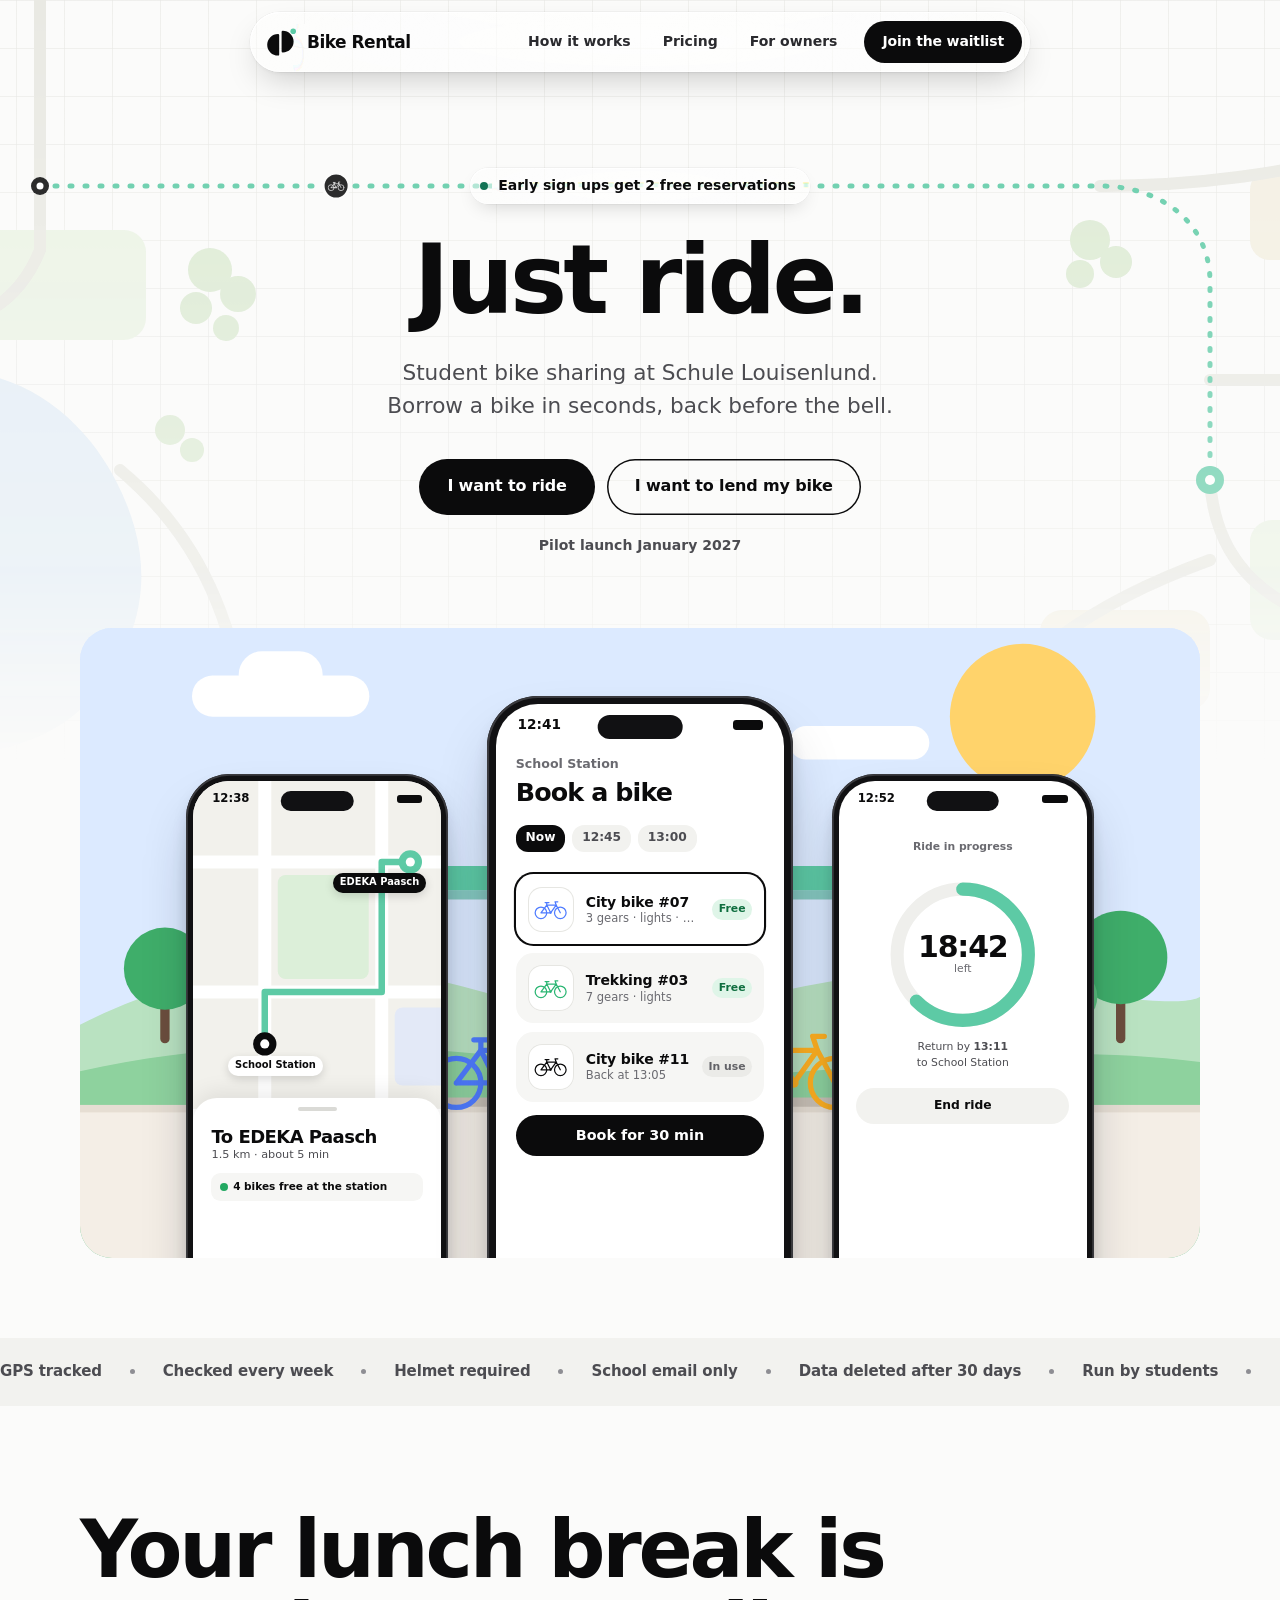
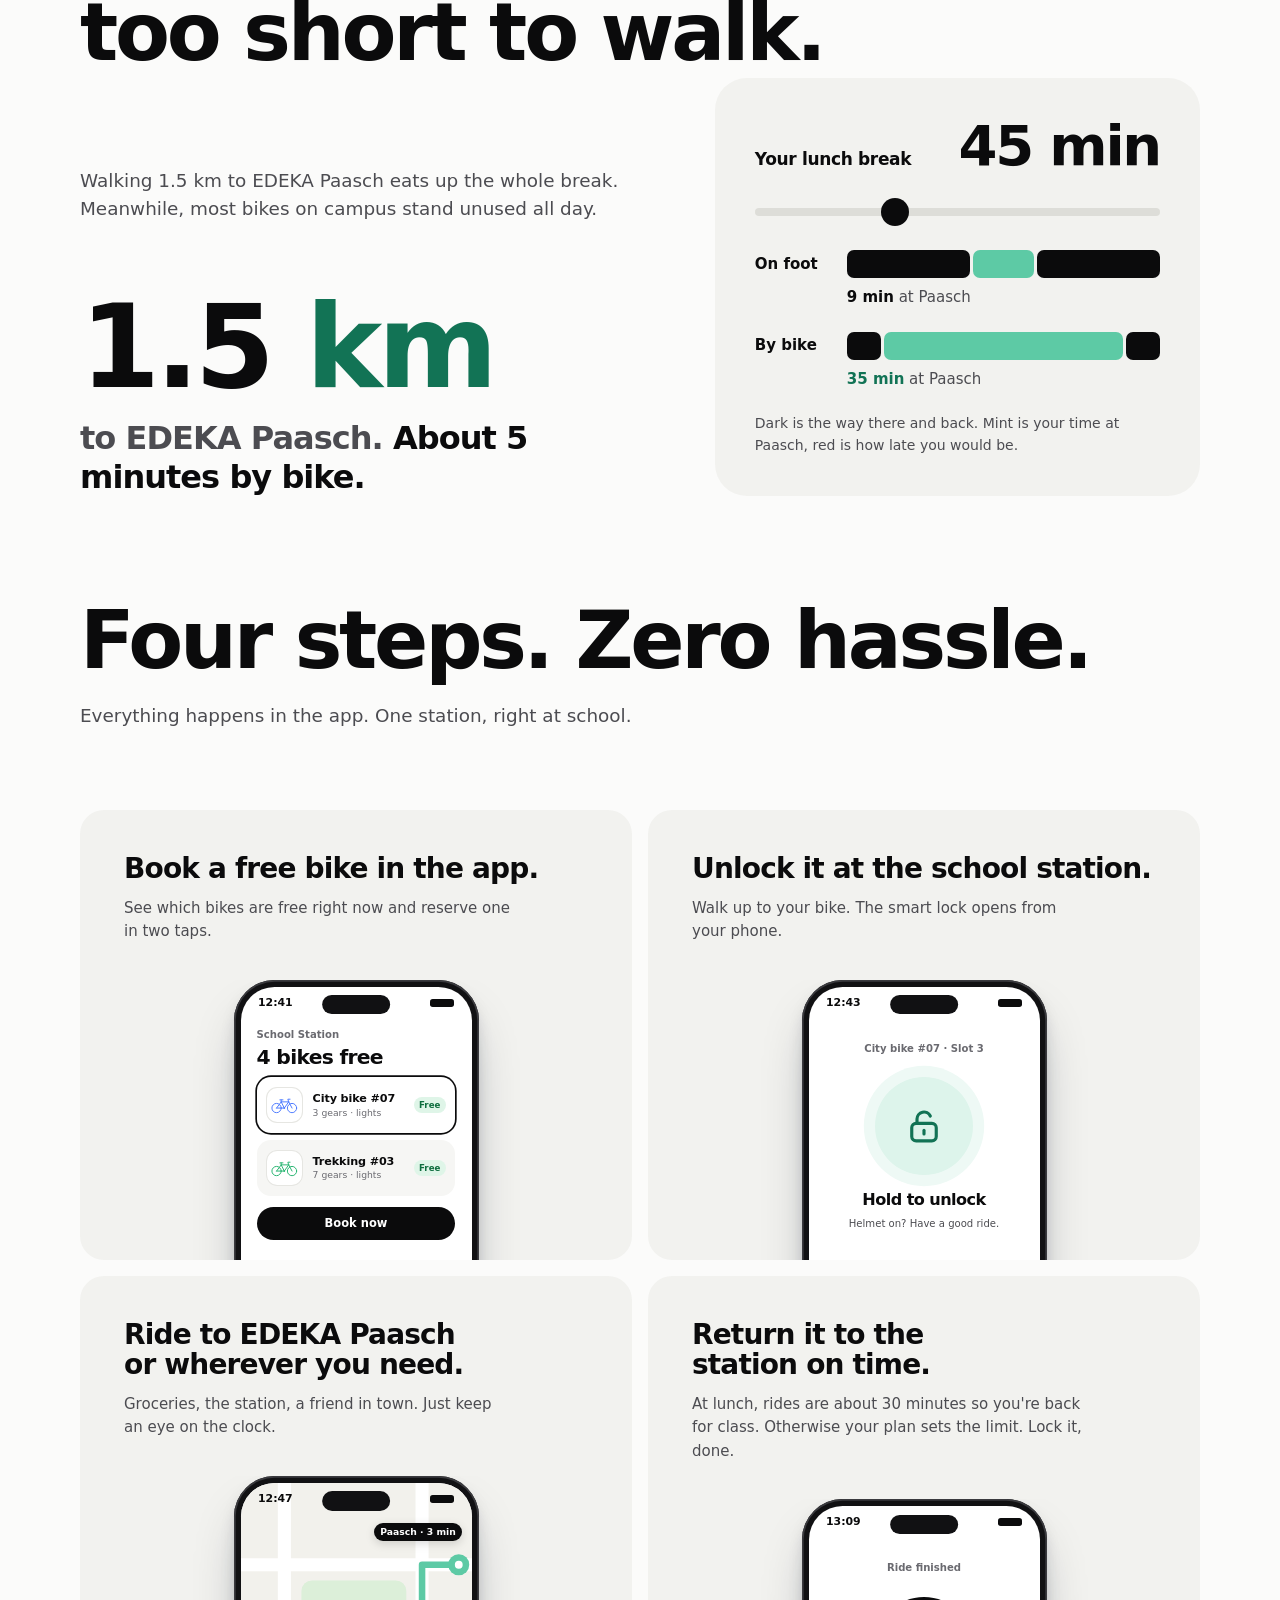
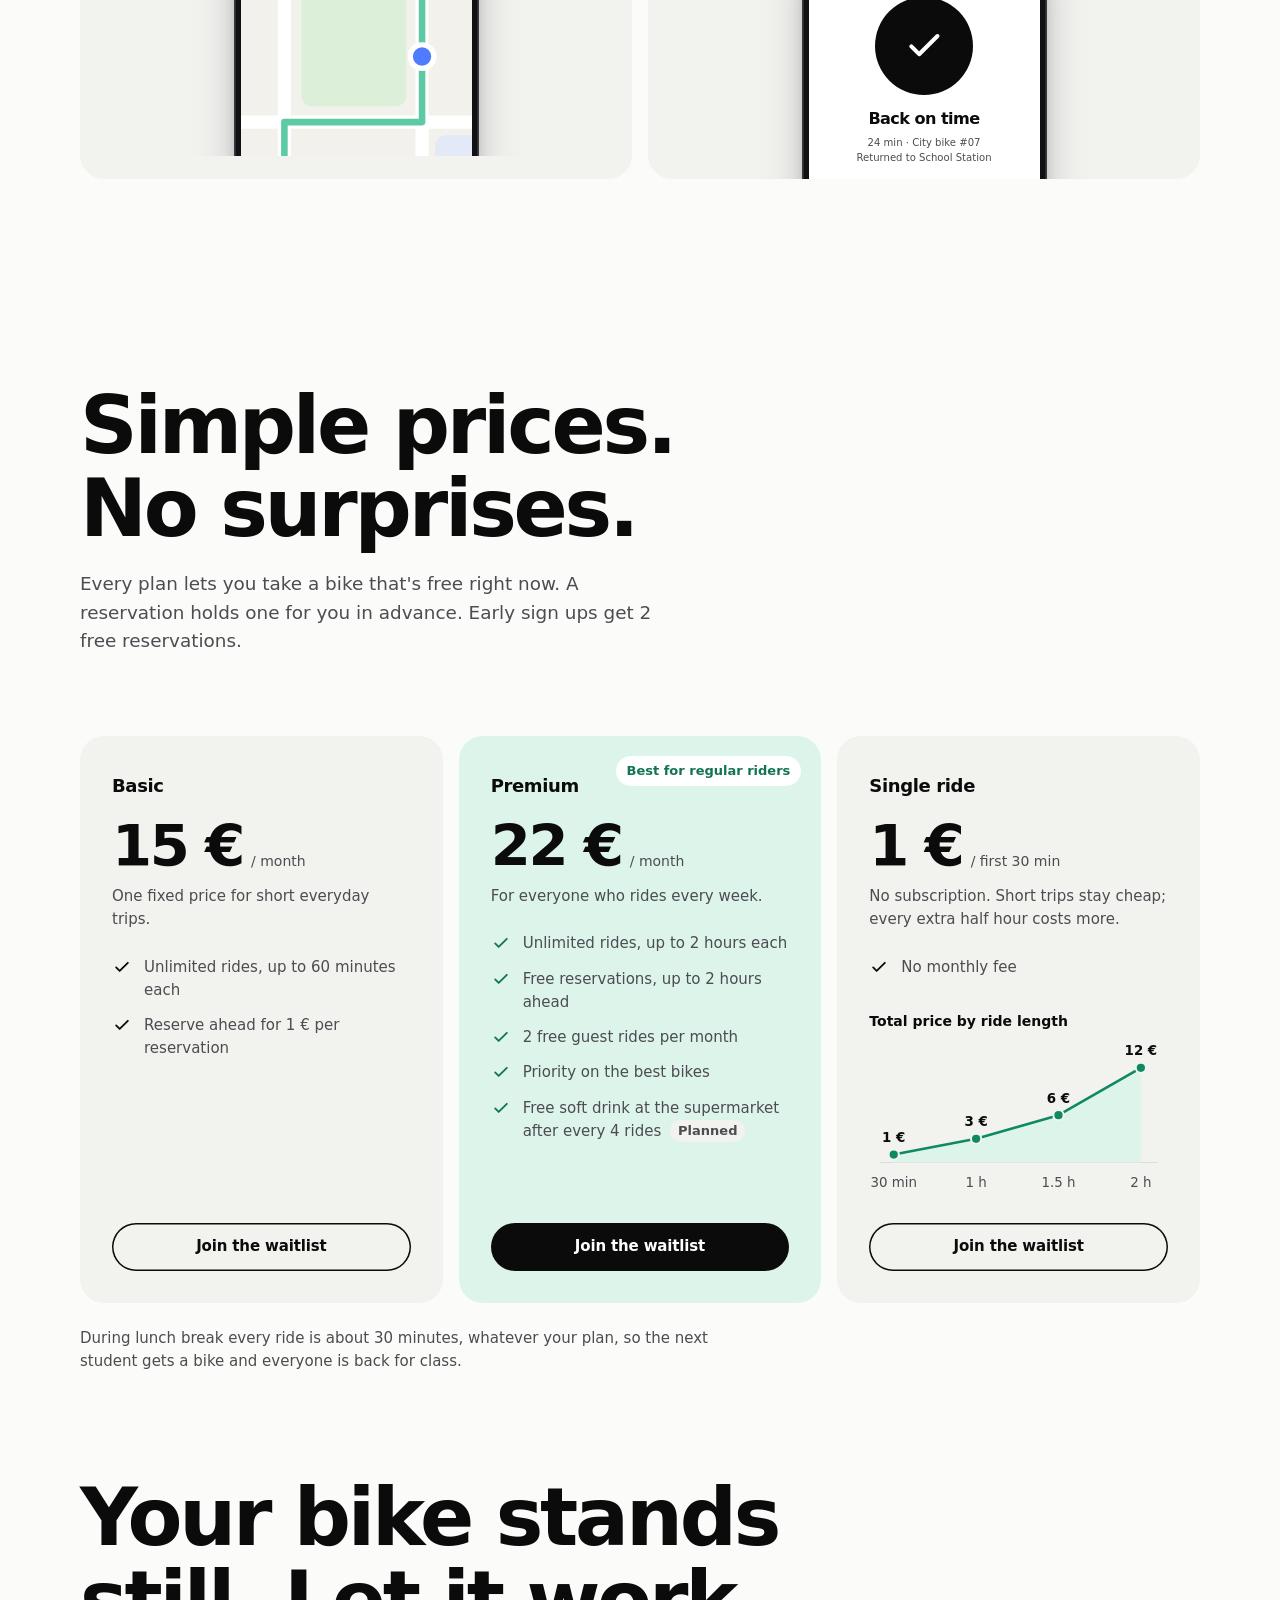
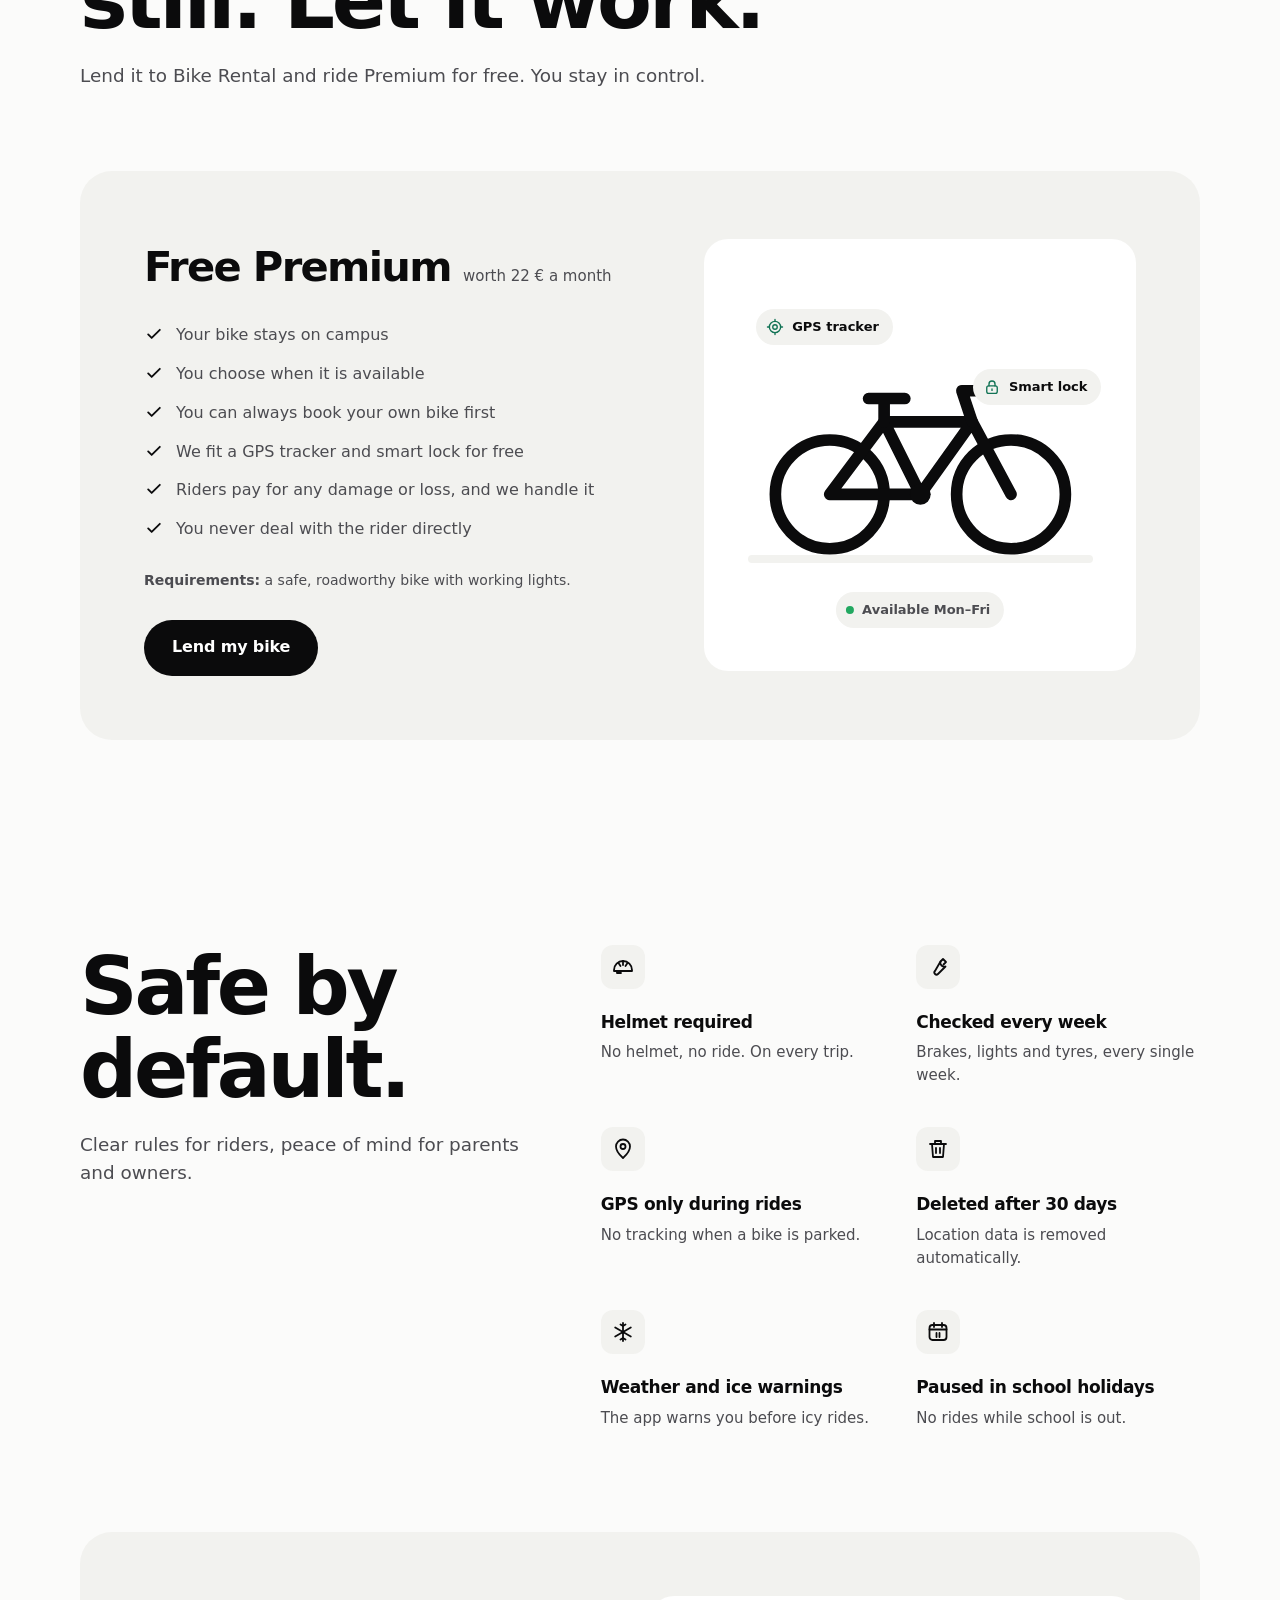
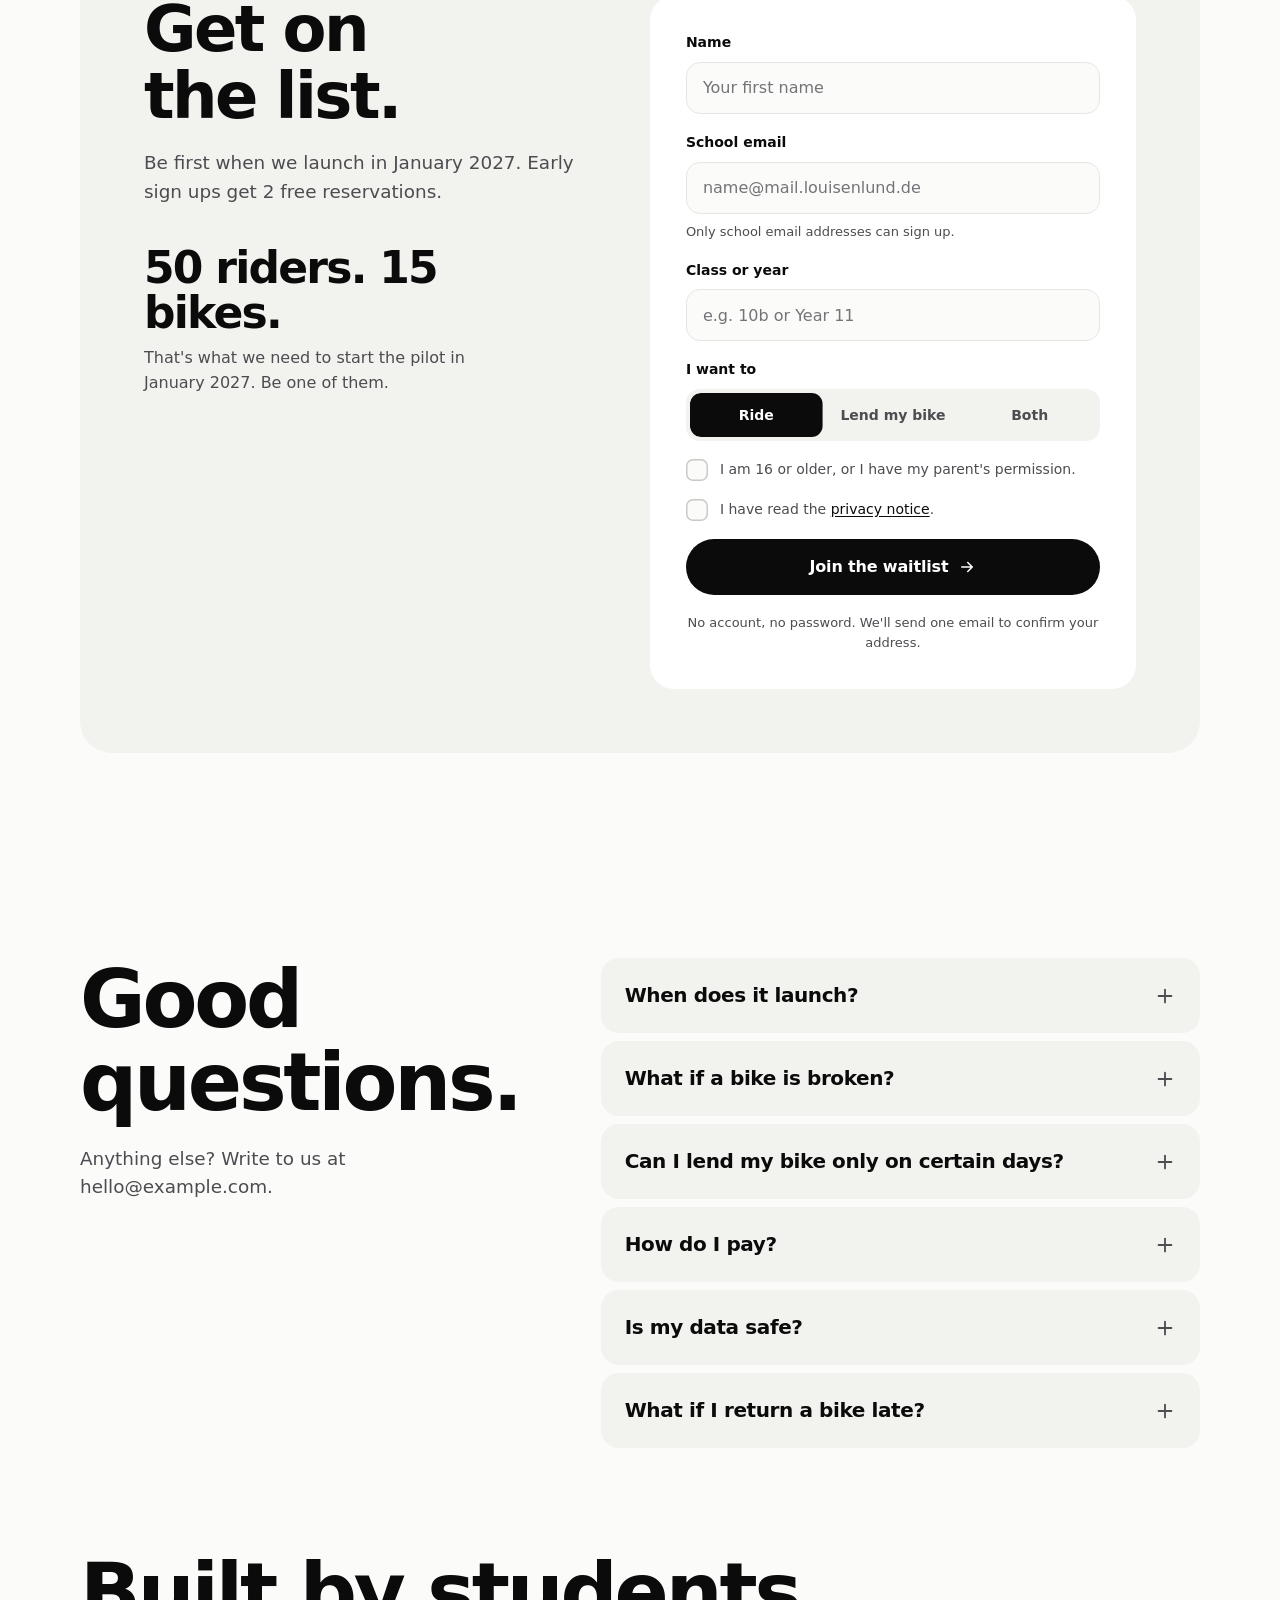
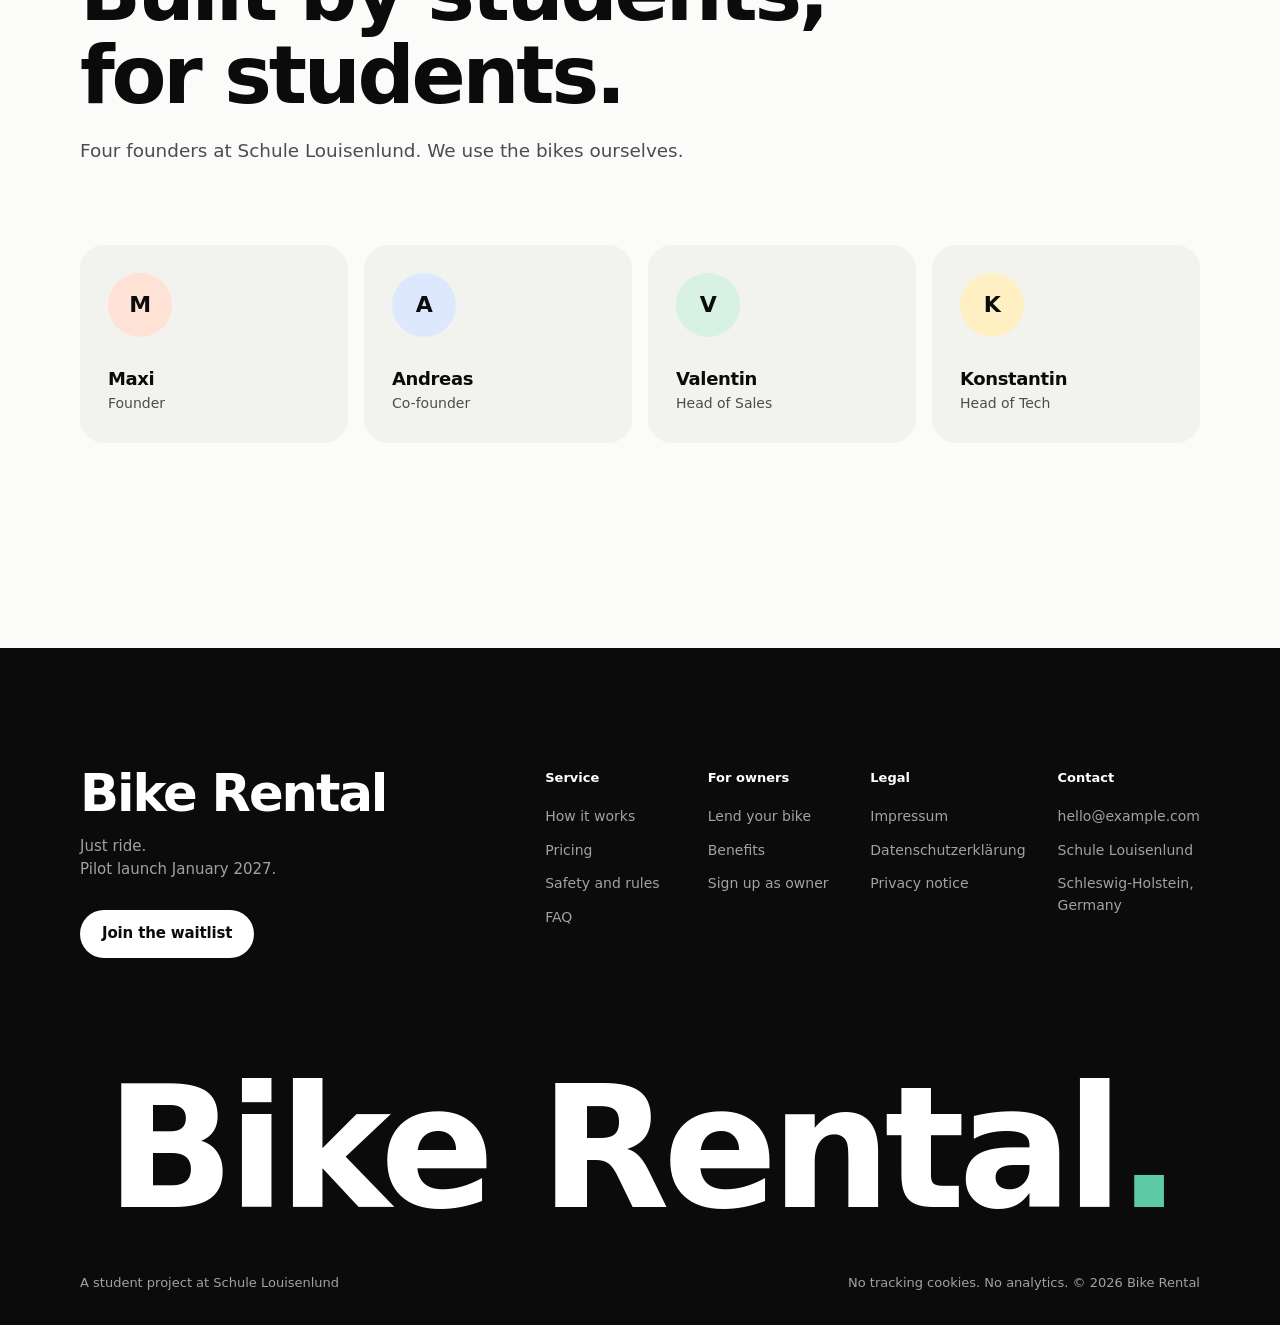
==== commit 5cc0ef8f: "Lower the hero route behind a liquid glass offer badge, drop map labels - Remove the station, EDEKA " ====
--- a/bikeshare-website/site/index.html
+++ b/bikeshare-website/site/index.html
@@ -156,9 +156,10 @@
          right underneath the glass header, so the refraction is visible from
          the very first second. -->
     <!-- Decorative map of the trip: school station to EDEKA Paasch (stylised, not to scale).
-         Scenery stays at the sides so the headline area stays calm. The route draws itself
-         once, then a small rider bikes it (js/main.js, "Hero rider"). -->
-    <svg class="hero__map" viewBox="0 0 1440 760" aria-hidden="true">
+         Scenery stays at the sides so the headline area stays calm. The route runs right
+         behind the glass offer badge (y 186), draws itself once, then a small rider bikes it
+         (js/main.js, "Hero rider"). -->
+    <svg class="hero__map" viewBox="0 0 1440 760" overflow="visible" aria-hidden="true">
       <defs>
         <pattern id="grid" width="48" height="48" patternUnits="userSpaceOnUse">
           <path d="M48 0H0V48" fill="none" stroke="#E4E4DF" stroke-width="1"/>
@@ -168,28 +169,27 @@
           <stop offset=".75" stop-color="#fff" stop-opacity=".6"/>
           <stop offset="1" stop-color="#fff" stop-opacity="0"/>
         </linearGradient>
-        <mask id="mapMask"><rect width="1440" height="760" fill="url(#mapFade)"/></mask>
+        <mask id="mapMask" maskUnits="userSpaceOnUse" x="-1200" y="0" width="3840" height="760"><rect x="-1200" width="3840" height="760" fill="url(#mapFade)"/></mask>
         <!-- Intro: this solid path is drawn once on load and reveals the dashed route under it -->
-        <mask id="routeDraw" maskUnits="userSpaceOnUse" x="0" y="0" width="1440" height="760">
-          <path class="hero__route-draw" d="M120 54 H1180 C1240 54 1290 90 1290 150 V420" pathLength="1" fill="none" stroke="#fff" stroke-width="16" stroke-linecap="round"/>
+        <mask id="routeDraw" maskUnits="userSpaceOnUse" x="-1200" y="0" width="3840" height="760">
+          <path class="hero__route-draw" d="M120 186 H1180 C1240 186 1290 222 1290 282 V480" pathLength="1" fill="none" stroke="#fff" stroke-width="16" stroke-linecap="round"/>
         </mask>
       </defs>
       <g mask="url(#mapMask)">
-        <rect width="1440" height="760" fill="url(#grid)"/>
+        <rect x="-1200" width="3840" height="760" fill="url(#grid)"/>
 
         <!-- water (the Schlei) -->
-        <path d="M-20 360 C70 330 150 380 190 450 C230 520 240 610 170 690 C130 735 60 760 -20 760 Z" fill="#E3EDF6"/>
-        <text class="hero__place" x="40" y="560">Schlei</text>
+        <path d="M-1200 380 H-20 C70 350 150 400 190 470 C230 540 240 620 170 700 C130 745 60 760 -20 760 H-1200 Z" fill="#E3EDF6"/>
 
         <!-- fields -->
-        <rect class="hero__map-wide" x="36" y="150" width="190" height="120" rx="22" fill="#EBF3E5"/>
+        <rect class="hero__map-wide" x="36" y="230" width="190" height="110" rx="22" fill="#EBF3E5"/>
         <rect x="1330" y="170" width="140" height="90" rx="20" fill="#F3EFE2"/>
         <rect x="1330" y="520" width="150" height="120" rx="22" fill="#EBF3E5"/>
         <rect x="1120" y="610" width="170" height="100" rx="22" fill="#F3EFE2"/>
 
         <!-- trees -->
         <g fill="#DCEAD3">
-          <g class="hero__map-wide"><circle cx="290" cy="190" r="22"/><circle cx="318" cy="214" r="18"/><circle cx="276" cy="228" r="16"/><circle cx="306" cy="248" r="13"/></g>
+          <g class="hero__map-wide"><circle cx="290" cy="270" r="22"/><circle cx="318" cy="294" r="18"/><circle cx="276" cy="308" r="16"/><circle cx="306" cy="328" r="13"/></g>
           <circle cx="1170" cy="240" r="20"/><circle cx="1196" cy="262" r="16"/><circle cx="1160" cy="274" r="14"/>
           <circle cx="1384" cy="390" r="18"/><circle cx="1408" cy="412" r="14"/>
           <circle cx="250" cy="430" r="15"/><circle cx="272" cy="450" r="12"/>
@@ -197,42 +197,27 @@
 
         <!-- side roads -->
         <g fill="none" stroke="#E9E9E3" stroke-width="12" stroke-linecap="round">
-          <path d="M-20 250 C60 250 100 220 120 160 V54"/>
-          <path d="M120 54 V-20"/>
-          <path d="M1180 54 C1300 54 1380 40 1460 20"/>
-          <path d="M1290 300 H1460"/>
-          <path d="M1290 420 C1295 500 1340 560 1460 590"/>
+          <path d="M-1200 330 H-20 C60 330 100 300 120 250 V186"/>
+          <path d="M120 186 V-20"/>
+          <path d="M1180 186 C1300 186 1380 168 1460 150 H2640"/>
+          <path d="M1290 380 H2640"/>
+          <path d="M1290 480 C1295 560 1340 610 1460 640 H2640"/>
           <path d="M1040 760 C1080 660 1180 600 1290 560"/>
           <path d="M200 470 C260 520 320 600 330 760"/>
         </g>
 
         <!-- the route: runs through the lower half of the glass header,
              so you can see it stretch and bend at the pill's edges -->
-        <path id="heroRoute" class="hero__route" mask="url(#routeDraw)" d="M120 54 H1180 C1240 54 1290 90 1290 150 V420" fill="none" stroke="#5DCAA5" stroke-width="5" stroke-linecap="round" stroke-dasharray="2 13"/>
-
-        <!-- distance markers (route is 1.5 km) -->
-        <g class="hero__km">
-          <circle cx="613" cy="54" r="5"/><path d="M613 62 V84"/>
-          <rect x="581" y="84" width="64" height="26" rx="13"/><text x="613" y="101.5" text-anchor="middle">0.5 km</text>
-          <circle cx="1107" cy="54" r="5"/><path d="M1107 62 V84"/>
-          <rect x="1075" y="84" width="64" height="26" rx="13"/><text x="1107" y="101.5" text-anchor="middle">1.0 km</text>
-        </g>
+        <path id="heroRoute" class="hero__route" mask="url(#routeDraw)" d="M120 186 H1180 C1240 186 1290 222 1290 282 V480" fill="none" stroke="#5DCAA5" stroke-width="5" stroke-linecap="round" stroke-dasharray="2 13"/>
+
 
         <!-- start: the station at school -->
-        <circle cx="120" cy="54" r="9" fill="#0B0B0C"/>
-        <circle cx="120" cy="54" r="3.5" fill="#fff"/>
-        <g class="hero__label">
-          <rect x="40" y="78" width="160" height="30" rx="15"/>
-          <text x="120" y="98" text-anchor="middle">School station <tspan class="hero__time">12:41</tspan></text>
-        </g>
+        <circle cx="120" cy="186" r="9" fill="#0B0B0C"/>
+        <circle cx="120" cy="186" r="3.5" fill="#fff"/>
 
         <!-- finish: EDEKA Paasch -->
-        <g transform="translate(1290 420)">
+        <g transform="translate(1290 480)">
           <g class="hero__pin"><circle r="14" fill="#5DCAA5"/><circle r="5" fill="#fff"/></g>
-        </g>
-        <g class="hero__label">
-          <rect x="1200" y="446" width="180" height="30" rx="15"/>
-          <text x="1290" y="466" text-anchor="middle">EDEKA Paasch <tspan class="hero__time">12:46</tspan></text>
         </g>
 
         <!-- the rider: rides the route once after it has drawn (skipped with reduced motion) -->
@@ -247,7 +232,7 @@
     </svg>
 
     <div class="container hero__inner">
-      <p class="badge reveal">
+      <p class="badge reveal" data-glass="badge">
         <span class="badge__dot" aria-hidden="true"></span>
         <!-- Offer text -->
         Early sign ups get 2 free reservations
--- a/bikeshare-website/site/css/style.css
+++ b/bikeshare-website/site/css/style.css
@@ -140,8 +140,30 @@
 .badge {
   display: inline-flex; align-items: center; gap: 10px;
   padding: 7px 14px 7px 10px; border-radius: 999px;
-  background: var(--accent-soft);
   font-size: 14px; font-weight: 600; color: var(--ink);
+  position: relative; isolation: isolate;
+  /* frosted fallback (Safari, Firefox, iOS) */
+  background: rgba(255, 255, 255, .6);
+  -webkit-backdrop-filter: blur(12px) saturate(180%);
+  backdrop-filter: blur(12px) saturate(180%);
+  box-shadow: /* taste-skill-ignore: liquid-glass badge requested by the client */
+    inset 0 1px 0 rgba(255, 255, 255, .95),
+    inset 0 -1px 0 rgba(255, 255, 255, .5),
+    0 0 0 .5px rgba(0, 0, 0, .07),
+    0 8px 20px -8px rgba(0, 0, 0, .2);
+}
+.badge::before { /* taste-skill-ignore: glass rim */
+  content: ""; position: absolute; inset: 0; z-index: -1; border-radius: inherit; padding: 1px;
+  background: linear-gradient(170deg, rgba(255,255,255,1) 0%, rgba(255,255,255,.15) 40%, rgba(255,255,255,0) 60%, rgba(255,255,255,.7) 100%); /* taste-skill-ignore: glass rim */
+  -webkit-mask: linear-gradient(#000 0 0) content-box, linear-gradient(#000 0 0); /* taste-skill-ignore: glass rim */
+  -webkit-mask-composite: xor;
+  mask: linear-gradient(#000 0 0) content-box exclude, linear-gradient(#000 0 0); /* taste-skill-ignore: glass rim */
+  pointer-events: none;
+}
+/* real liquid glass (Chromium): the backdrop-filter url() is set per element by the script */
+.badge.glass--svg { background: radial-gradient(70% 120% at 50% 50%, rgba(255,255,255,.74), rgba(255,255,255,.34)); } /* taste-skill-ignore: liquid-glass */
+@media (prefers-reduced-transparency: reduce) {
+  .badge, .badge.glass--svg { background: rgba(255,255,255,.97); -webkit-backdrop-filter: none !important; backdrop-filter: none !important; }
 }
 .badge__dot { width: 8px; height: 8px; border-radius: 50%; background: var(--accent-strong); }
 
@@ -281,10 +303,11 @@
 
 /* --- Hero --- */
 .hero { position: relative; padding-top: clamp(128px, 13vw, 168px); overflow: hidden; }
-.hero__map { position: absolute; top: 0; left: 50%; width: max(100%, 1440px); max-width: none; height: auto; transform: translateX(-50%); z-index: -1; pointer-events: none; }
+.hero__map { position: absolute; top: 0; left: 50%; width: 1440px; max-width: none; height: 760px; transform: translateX(-50%); overflow: visible; z-index: -1; pointer-events: none; }
+@media (min-width: 901px) { .hero { padding-top: 168px; } } /* badge centre = route line (y 186) */
 /* small screens: show the start of the trip (station label, fields, trees, water) instead of the middle */
-@media (max-width: 900px) { .hero__map { left: 0; transform: none; } }
-@media (max-width: 600px) { .hero__map-wide { display: none; } } /* keep the headline area clean on phones */
+@media (max-width: 900px) { .hero__map { left: 0; transform: translate(-100px, -40px); } } /* route behind the badge (badge centre at 146px), start pin left of it */
+@media (max-width: 900px) { .hero__map-wide { display: none; } } /* keep the headline area clean on phones */
 .hero__inner { display: flex; flex-direction: column; align-items: center; text-align: center; }
 .hero__title {
   margin-top: 28px;
@@ -317,18 +340,9 @@
 @keyframes route-draw { to { stroke-dashoffset: 0; } }
 .js .hero__pin { transform-box: fill-box; transform-origin: center; animation: pin-in 300ms var(--ease) 1900ms both; }
 @keyframes pin-in { from { opacity: 0; transform: scale(.9); } }
-/* Map labels and markers in the hero background */
-.hero__label rect, .hero__km rect { fill: #fff; }
-.hero__label text, .hero__km text { font-size: 13px; font-weight: 600; fill: #3A3A3E; font-variant-numeric: tabular-nums; }
-.hero__time { fill: var(--accent-strong); }
-.hero__km circle { fill: #fff; stroke: #5DCAA5; stroke-width: 2.5; }
-.hero__km path { stroke: #CFCFCA; stroke-width: 1.5; } /* taste-skill-ignore: map marker tick */
-.hero__place { font-size: 13px; font-weight: 600; fill: #8EA6BF; letter-spacing: .02em; }
 .hero__rider { opacity: 0; transition: opacity 250ms var(--ease); }
 .hero__rider.is-riding { opacity: 1; }
-/* labels and markers appear with the route */
-.js .hero__label, .js .hero__km { animation: map-label-in 400ms var(--ease) 1500ms both; }
-@keyframes map-label-in { from { opacity: 0; } }
+
 .phone--side { font-size: clamp(11px, 1.3vw, 15px); margin-top: 7%; }
 @media (max-width: 760px) {
   .hero__actions { width: 100%; flex-direction: column; }
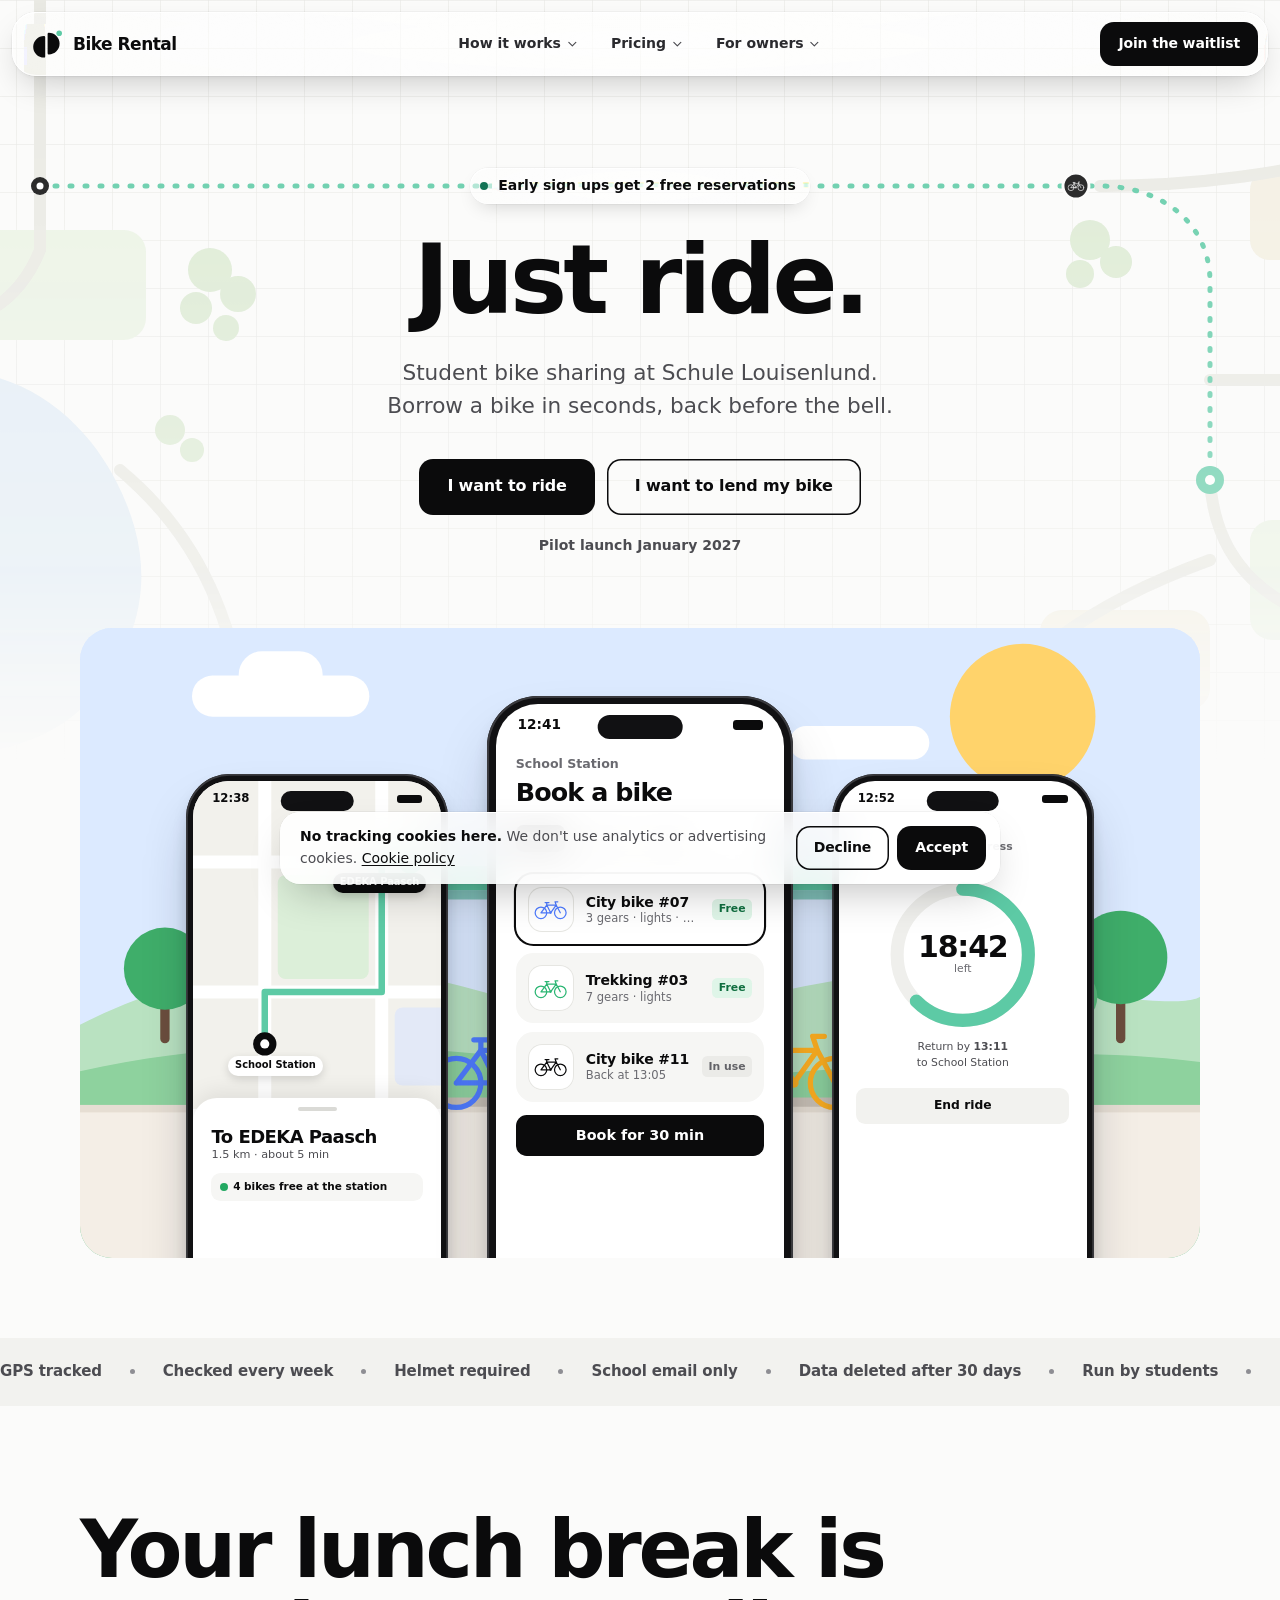
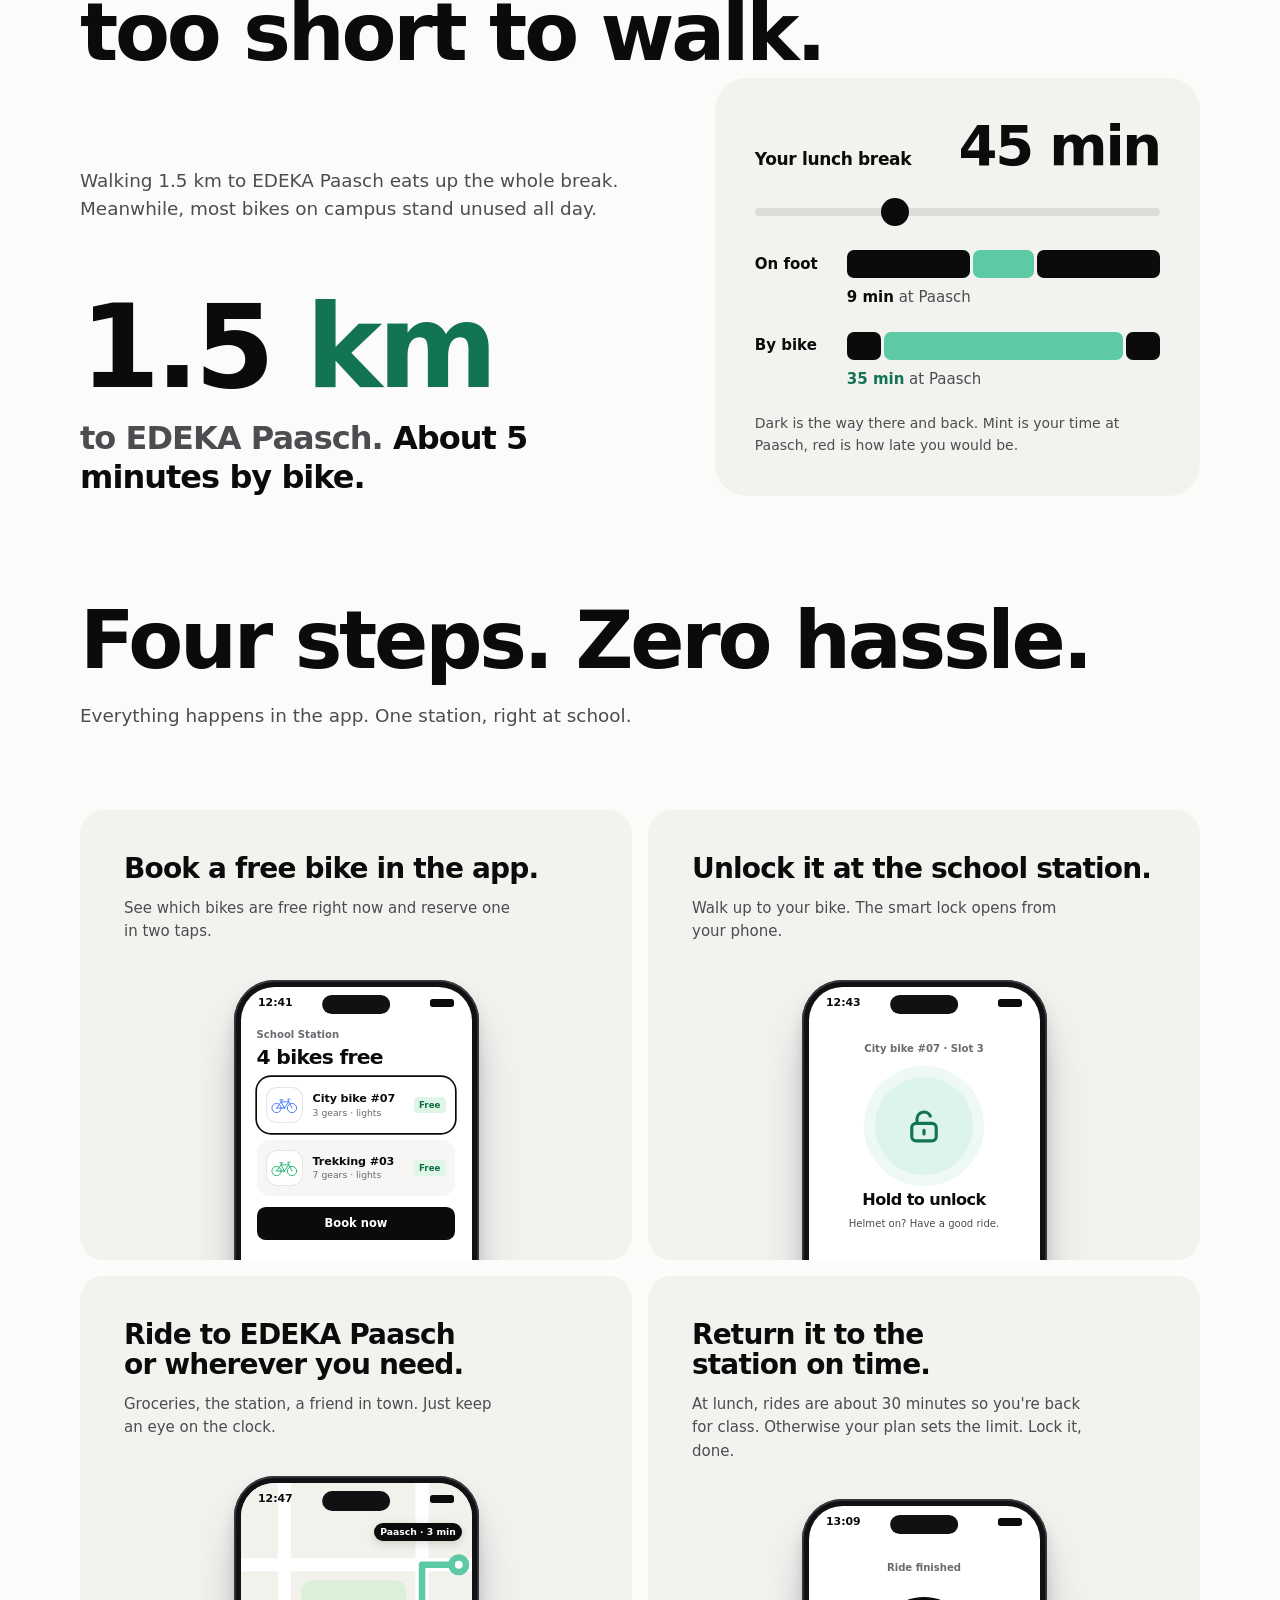
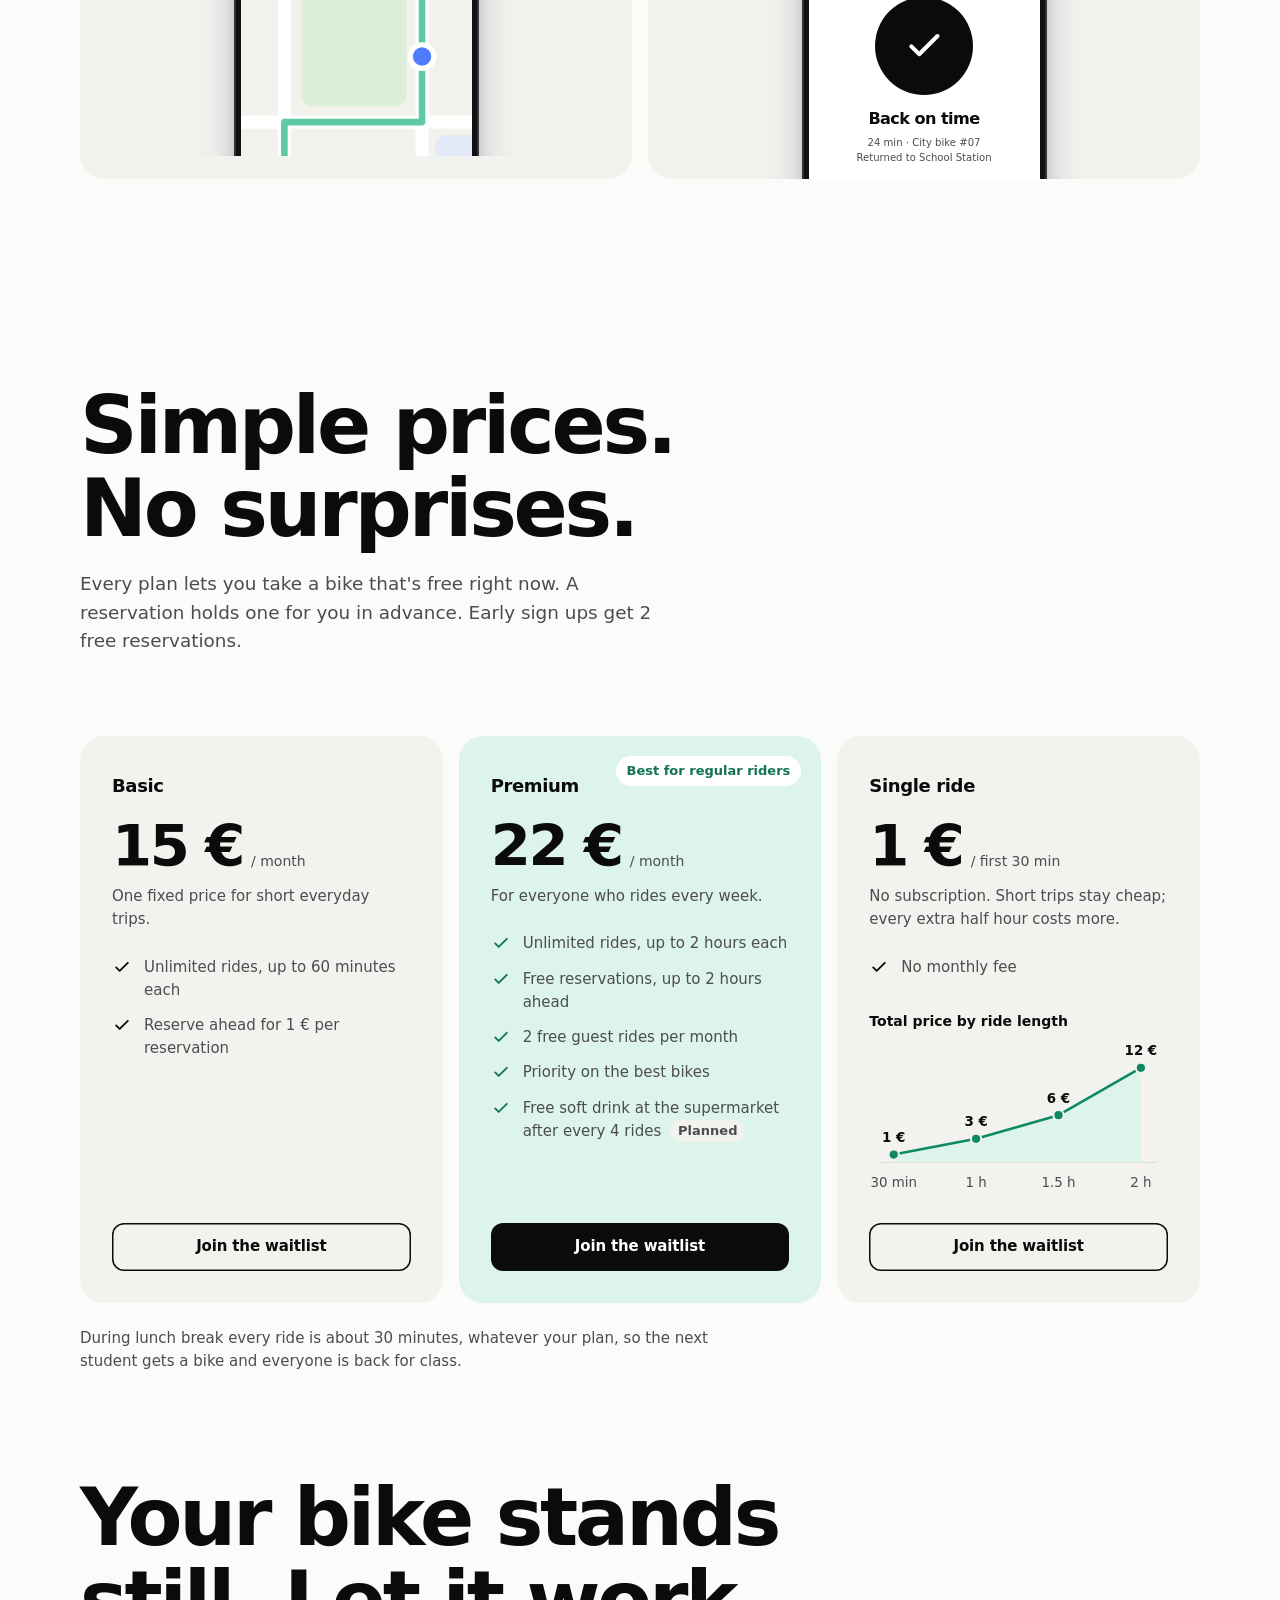
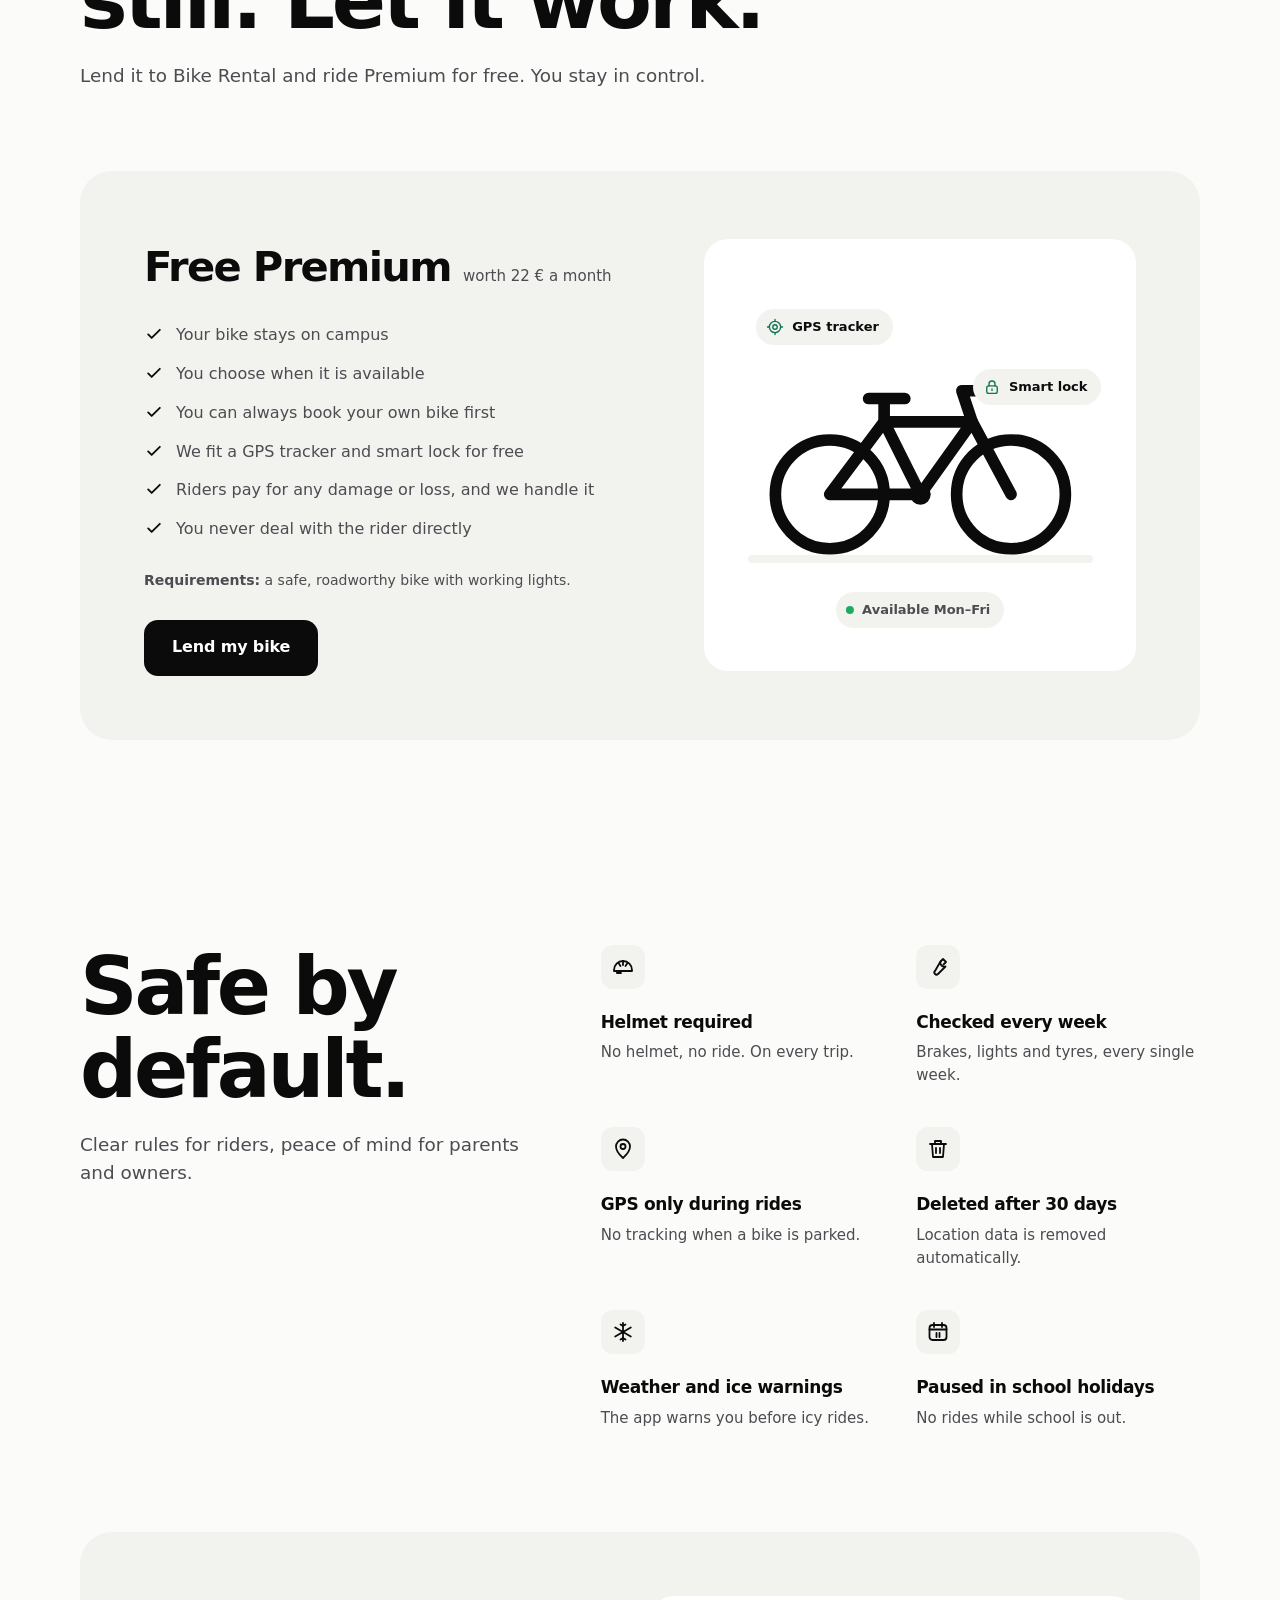
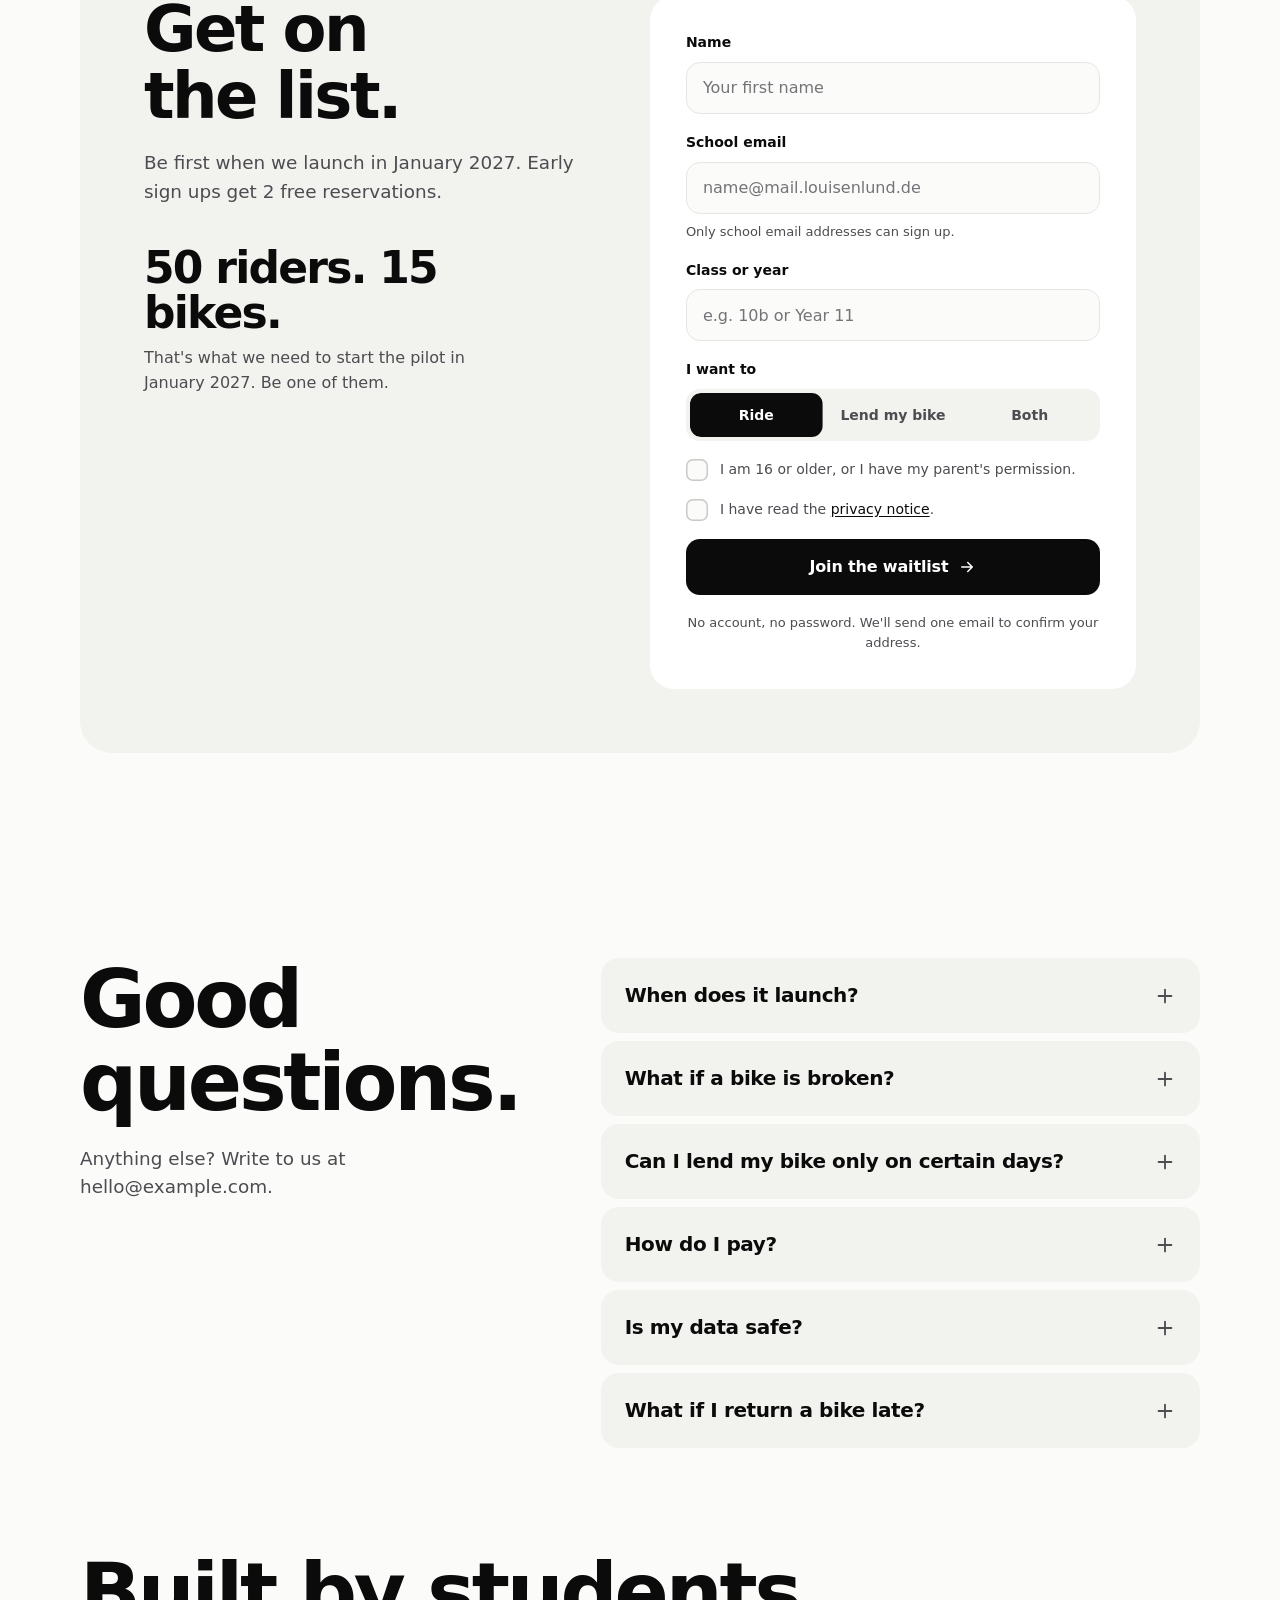
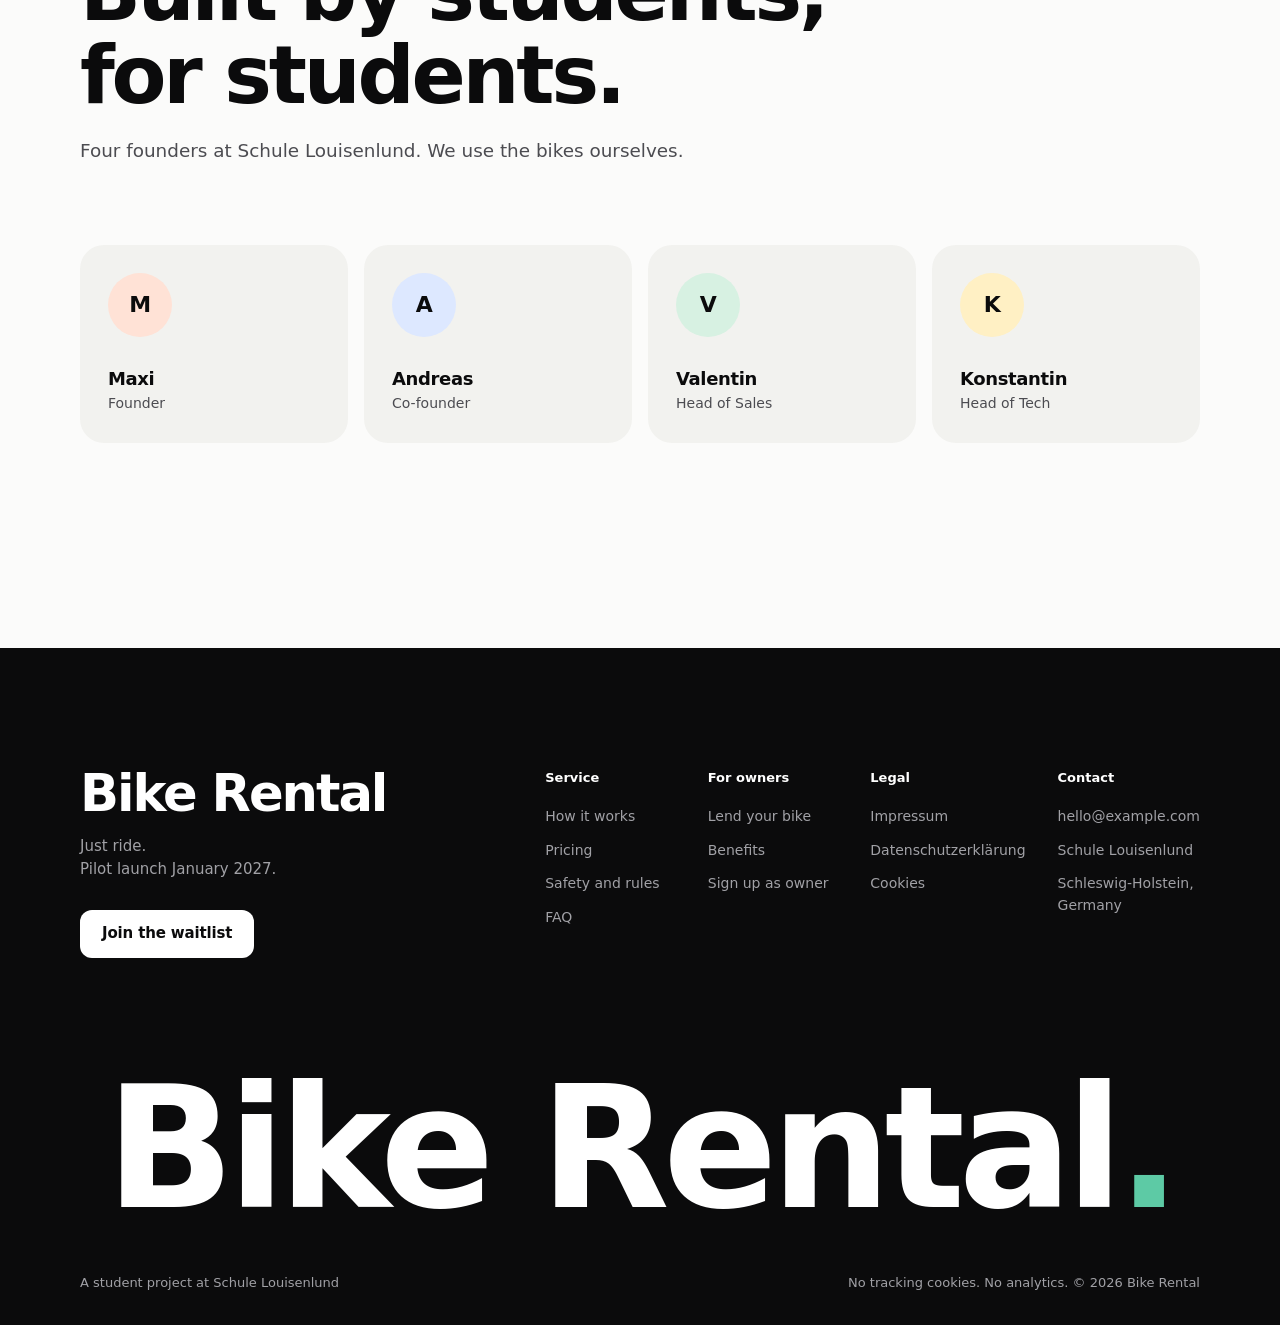
==== commit 57a30327: "Fold-out header menus, cookie notice and page, rounded app buttons - Hovering (or keyboard-focusing)" ====
--- a/bikeshare-website/site/index.html
+++ b/bikeshare-website/site/index.html
@@ -46,6 +46,8 @@
   <script src="js/config.js"></script>
   <script src="js/liquid-glass.js" defer></script>
   <script src="js/main.js" defer></script>
+  <script src="js/nav-menu.js" defer></script>
+  <script src="js/cookie-banner.js" defer></script>
 </head>
 <body>
 
@@ -122,11 +124,44 @@
       <span class="logo__text">Bike Rental</span>
     </a>
 
+    <!-- Main nav. Hovering (or focusing) a link folds out a panel with links to
+         specific points on the page (js/nav-menu.js). On phones the menu button is used instead. -->
     <nav class="nav" aria-label="Main">
       <span class="nav__lens" aria-hidden="true"></span>
-      <a class="nav__link" href="#how">How it works</a>
-      <a class="nav__link" href="#pricing">Pricing</a>
-      <a class="nav__link" href="#owners">For owners</a>
+      <div class="nav__item" data-nav-item>
+        <a class="nav__link" href="#how" aria-haspopup="true" aria-expanded="false" aria-controls="menu-how">How it works<svg class="nav__chev" viewBox="0 0 24 24" aria-hidden="true"><path d="M6 9l6 6 6-6" fill="none" stroke="currentColor" stroke-width="2" stroke-linecap="round" stroke-linejoin="round"/></svg></a>
+        <div class="nav__menu" id="menu-how">
+          <div class="nav__panel">
+            <a class="nav__sub" href="#step-book"><b>Book a bike</b><span>Reserve a free bike in two taps</span></a>
+            <a class="nav__sub" href="#step-unlock"><b>Unlock at the station</b><span>The smart lock opens from your phone</span></a>
+            <a class="nav__sub" href="#step-ride"><b>Ride to EDEKA Paasch</b><span>1.5 km, about 5 minutes</span></a>
+            <a class="nav__sub" href="#step-return"><b>Return on time</b><span>About 30 minutes at lunch</span></a>
+            <a class="nav__sub" href="#planner"><b>Lunch break planner</b><span>See how much time you win</span></a>
+          </div>
+        </div>
+      </div>
+      <div class="nav__item" data-nav-item>
+        <a class="nav__link" href="#pricing" aria-haspopup="true" aria-expanded="false" aria-controls="menu-pricing">Pricing<svg class="nav__chev" viewBox="0 0 24 24" aria-hidden="true"><path d="M6 9l6 6 6-6" fill="none" stroke="currentColor" stroke-width="2" stroke-linecap="round" stroke-linejoin="round"/></svg></a>
+        <div class="nav__menu" id="menu-pricing">
+          <div class="nav__panel">
+            <a class="nav__sub" href="#plan-basic"><b>Basic · 15 € / month</b><span>Unlimited rides up to 60 minutes</span></a>
+            <a class="nav__sub" href="#plan-premium"><b>Premium · 22 € / month</b><span>Rides up to 2 hours, free reservations</span></a>
+            <a class="nav__sub" href="#plan-single"><b>Single ride · from 1 €</b><span>No subscription, see the price chart</span></a>
+            <a class="nav__sub" href="#lunch-rule"><b>Lunch break rule</b><span>Every lunch ride is about 30 minutes</span></a>
+          </div>
+        </div>
+      </div>
+      <div class="nav__item" data-nav-item>
+        <a class="nav__link" href="#owners" aria-haspopup="true" aria-expanded="false" aria-controls="menu-owners">For owners<svg class="nav__chev" viewBox="0 0 24 24" aria-hidden="true"><path d="M6 9l6 6 6-6" fill="none" stroke="currentColor" stroke-width="2" stroke-linecap="round" stroke-linejoin="round"/></svg></a>
+        <div class="nav__menu" id="menu-owners">
+          <div class="nav__panel">
+            <a class="nav__sub" href="#owner-benefits"><b>Benefits</b><span>Free Premium, worth 22 € a month</span></a>
+            <a class="nav__sub" href="#owner-requirements"><b>Requirements</b><span>A safe, roadworthy bike with lights</span></a>
+            <a class="nav__sub" href="#safety"><b>Safety and rules</b><span>GPS, weekly checks, helmets</span></a>
+            <a class="nav__sub" href="#signup" data-role-select="lend"><b>Lend your bike</b><span>Join the waitlist as an owner</span></a>
+          </div>
+        </div>
+      </div>
     </nav>
 
     <a class="btn btn--dark btn--sm header__cta" href="#signup" data-role-select="ride">
@@ -396,7 +431,7 @@
         <!-- LIVE: lunch break planner (js/main.js, section 6).
              Real numbers: 1.5 km each way, about 18 min on foot (5 km/h),
              about 5 min by bike (17 km/h). Without JS it shows a 45 minute break. -->
-        <div class="planner reveal" data-planner>
+        <div class="planner reveal" id="planner" data-planner>
           <div class="planner__head">
             <label class="planner__label" for="break-len">Your lunch break</label>
             <output class="planner__value" id="break-out" for="break-len"><span data-break>45</span> min</output>
@@ -432,7 +467,7 @@
 
       <ol class="steps">
         <!-- Step 1 -->
-        <li class="card step reveal">
+        <li class="card step reveal" id="step-book">
           <div class="step__text">
             <h3 class="h3">Book a free bike in the app.</h3>
             <p>See which bikes are free right now and reserve one in two taps.</p>
@@ -462,7 +497,7 @@
         </li>
 
         <!-- Step 2 -->
-        <li class="card step reveal">
+        <li class="card step reveal" id="step-unlock">
           <div class="step__text">
             <h3 class="h3">Unlock it at the school station.</h3>
             <p>Walk up to your bike. The smart lock opens from your phone.</p>
@@ -483,7 +518,7 @@
         </li>
 
         <!-- Step 3 -->
-        <li class="card step reveal">
+        <li class="card step reveal" id="step-ride">
           <div class="step__text">
             <h3 class="h3">Ride to EDEKA Paasch or wherever you need.</h3>
             <p>Groceries, the station, a friend in town. Just keep an eye on the clock.</p>
@@ -511,7 +546,7 @@
         </li>
 
         <!-- Step 4 -->
-        <li class="card step reveal">
+        <li class="card step reveal" id="step-return">
           <div class="step__text">
             <h3 class="h3">Return it to the station on time.</h3>
             <p>At lunch, rides are about 30 minutes so you're back for class. Otherwise your plan sets the limit. Lock it, done.</p>
@@ -545,7 +580,7 @@
 
       <div class="plans">
         <!-- Basic -->
-        <article class="card plan reveal">
+        <article class="card plan reveal" id="plan-basic">
           <h3 class="plan__name">Basic</h3>
           <p class="plan__price"><b>15 €</b><span>/ month</span></p>
           <p class="plan__desc">One fixed price for short everyday trips.</p>
@@ -557,7 +592,7 @@
         </article>
 
         <!-- Premium (highlighted) -->
-        <article class="card plan plan--featured reveal">
+        <article class="card plan plan--featured reveal" id="plan-premium">
           <p class="plan__badge">Best for regular riders</p>
           <h3 class="plan__name">Premium</h3>
           <p class="plan__price"><b>22 €</b><span>/ month</span></p>
@@ -573,7 +608,7 @@
         </article>
 
         <!-- Single ride -->
-        <article class="card plan reveal">
+        <article class="card plan reveal" id="plan-single">
           <h3 class="plan__name">Single ride</h3>
           <p class="plan__price"><b>1 €</b><span>/ first 30 min</span></p>
           <p class="plan__desc">No subscription. Short trips stay cheap; every extra half hour costs more.</p>
@@ -605,7 +640,7 @@
           <a class="btn btn--outline btn--block" href="#signup" data-role-select="ride">Join the waitlist</a>
         </article>
       </div>
-      <p class="plans__note reveal">During lunch break every ride is about 30 minutes, whatever your plan, so the next student gets a bike and everyone is back for class.</p>
+      <p class="plans__note reveal" id="lunch-rule">During lunch break every ride is about 30 minutes, whatever your plan, so the next student gets a bike and everyone is back for class.</p>
     </div>
   </section>
 
@@ -620,7 +655,7 @@
       <div class="owner-card reveal">
         <div class="owner-card__main">
           <p class="owner-card__worth"><b>Free Premium</b><span>worth 22 € a month</span></p>
-          <ul class="list list--lg">
+          <ul class="list list--lg" id="owner-benefits">
             <li><svg><use href="#i-check"/></svg>Your bike stays on campus</li>
             <li><svg><use href="#i-check"/></svg>You choose when it is available</li>
             <li><svg><use href="#i-check"/></svg>You can always book your own bike first</li>
@@ -628,7 +663,7 @@
             <li><svg><use href="#i-check"/></svg>Riders pay for any damage or loss, and we handle it</li>
             <li><svg><use href="#i-check"/></svg>You never deal with the rider directly</li>
           </ul>
-          <p class="owner-card__req"><b>Requirements:</b> a safe, roadworthy bike with working lights.</p>
+          <p class="owner-card__req" id="owner-requirements"><b>Requirements:</b> a safe, roadworthy bike with working lights.</p>
           <a class="btn btn--dark btn--lg" href="#signup" data-role-select="lend">Lend my bike</a>
         </div>
 
@@ -875,7 +910,7 @@
           <h4>Legal</h4>
           <a href="impressum.html">Impressum</a>
           <a href="datenschutz.html">Datenschutzerklärung</a>
-          <a href="datenschutz.html">Privacy notice</a>
+          <a href="cookies.html">Cookies</a>
         </div>
         <div>
           <h4>Contact</h4>
@@ -894,5 +929,15 @@
   </div>
 </footer>
 
+<!-- Cookie notice. This site sets no cookies; the banner says so and remembers the
+     visitor's choice in localStorage so it does not show again (js/cookie-banner.js). -->
+<div class="cookie" id="cookie-banner" role="dialog" aria-live="polite" aria-label="Cookies" hidden>
+  <p class="cookie__text"><b>No tracking cookies here.</b> We don't use analytics or advertising cookies. <a href="cookies.html">Cookie policy</a></p>
+  <div class="cookie__actions">
+    <button class="btn btn--outline btn--sm" type="button" data-cookie="decline">Decline</button>
+    <button class="btn btn--dark btn--sm" type="button" data-cookie="accept">Accept</button>
+  </div>
+</div>
+
 </body>
 </html>
--- a/bikeshare-website/site/css/style.css
+++ b/bikeshare-website/site/css/style.css
@@ -94,7 +94,7 @@
 .svg-defs { position: absolute; width: 0; height: 0; overflow: hidden; }
 .skip-link {
   position: absolute; left: 12px; top: -60px; z-index: 100;
-  background: var(--ink); color: #fff; padding: 10px 16px; border-radius: 999px; text-decoration: none;
+  background: var(--ink); color: #fff; padding: 10px 16px; border-radius: 12px; text-decoration: none;
 }
 .skip-link:focus { top: 12px; }
 
@@ -118,14 +118,14 @@
 .btn {
   --h: 48px;
   display: inline-flex; align-items: center; justify-content: center; gap: 10px;
-  height: var(--h); padding: 0 22px; border: 0; border-radius: 999px;
+  height: var(--h); padding: 0 22px; border: 0; border-radius: 12px;
   font-size: 15px; font-weight: 600; letter-spacing: -.01em; text-decoration: none; white-space: nowrap;
   cursor: pointer;
   transition: transform .2s var(--ease), background-color .2s, color .2s;
 }
 .btn:active { transform: scale(.97); transition-duration: 100ms; }
-.btn--sm { --h: 42px; padding: 0 18px; font-size: 14px; }
-.btn--lg { --h: 56px; padding: 0 28px; font-size: 16px; }
+.btn--sm { --h: 44px; padding: 0 18px; font-size: 14px; border-radius: 14px; } /* concentric with the 24px header corners */
+.btn--lg { --h: 56px; padding: 0 28px; font-size: 16px; border-radius: 14px; }
 .btn--block { width: 100%; }
 .btn--dark { background: var(--ink); color: #fff; }
 @media (hover: hover) and (pointer: fine) { .btn--dark:hover { background: #2E2E33; transform: translateY(-1px); } }
@@ -195,8 +195,8 @@
   pointer-events: auto;
   position: relative; isolation: isolate;
   display: flex; align-items: center; gap: 8px;
-  width: min(100%, 780px); height: 60px; padding: 0 8px 0 16px;
-  border-radius: 999px;
+  width: min(100%, 1400px); height: 64px; padding: 0 10px 0 20px;
+  border-radius: 24px;
 
   /* Frosted fallback: blur + saturation */
   background: rgba(255, 255, 255, .64);
@@ -244,10 +244,10 @@
 .logo__mark { width: 32px; height: 30px; color: var(--ink); }
 .logo__mark svg { width: 100%; height: 100%; }
 
-.nav { position: relative; display: flex; align-items: center; gap: 2px; }
+.nav { position: absolute; left: 50%; top: 50%; transform: translate(-50%, -50%); display: flex; align-items: center; gap: 2px; } /* centred in the bar */
 .nav__link {
   position: relative; z-index: 1;
-  padding: 9px 15px; border-radius: 999px;
+  padding: 9px 15px; border-radius: 10px;
   font-size: 14px; font-weight: 550; color: #2A2A2E; text-decoration: none;
   transition: color .2s;
 }
@@ -256,7 +256,7 @@
 .nav__lens {
   position: absolute; left: 0; top: 50%; height: 38px; width: var(--w, 0px);
   transform: translate(var(--x, 0px), -50%);
-  border-radius: 999px;
+  border-radius: 10px;
   background: rgba(255, 255, 255, .6);
   box-shadow: inset 0 1px 0 #fff, inset 0 -1px 0 rgba(255,255,255,.6), 0 0 0 .5px rgba(0,0,0,.06), 0 4px 12px -4px rgba(0,0,0,.18); /* taste-skill-ignore: glass lens on hover */
   -webkit-backdrop-filter: blur(6px) saturate(160%);
@@ -267,17 +267,47 @@
 }
 .nav.is-hovering .nav__lens { opacity: 1; }
 .header__cta { margin-left: 4px; }
+
+/* Fold-out menus (js/nav-menu.js) */
+.nav__item { position: relative; }
+.nav__link { display: inline-flex; align-items: center; gap: 4px; }
+.nav__chev { width: 14px; height: 14px; color: var(--ink-2); transition: transform 200ms var(--ease); }
+.nav__item.is-open .nav__chev { transform: rotate(180deg); }
+.nav__menu {
+  position: absolute; top: 100%; left: 50%; z-index: 2;
+  padding-top: 18px; /* hover bridge between the link and the panel */
+  transform: translateX(-50%);
+  visibility: hidden; pointer-events: none;
+  transition: visibility 0s linear 140ms;
+}
+.nav__item.is-open .nav__menu { visibility: visible; pointer-events: auto; transition-delay: 0s; }
+.nav__panel {
+  display: grid; gap: 2px; width: 300px; padding: 8px; border-radius: 18px;
+  background: rgba(255, 255, 255, .96);
+  -webkit-backdrop-filter: blur(20px) saturate(180%);
+  backdrop-filter: blur(20px) saturate(180%);
+  box-shadow: inset 0 1px 0 #fff, 0 0 0 .5px rgba(0,0,0,.08), 0 18px 40px -12px rgba(0,0,0,.25); /* taste-skill-ignore: floating menu */
+  opacity: 0; transform: translateY(-6px) scale(.97); transform-origin: top center;
+  transition: opacity 120ms var(--ease), transform 120ms var(--ease);
+}
+.nav__item.is-open .nav__panel { opacity: 1; transform: none; transition-duration: 180ms; }
+.nav__sub { display: grid; gap: 2px; padding: 10px 12px; border-radius: 12px; text-decoration: none; transition: background-color 150ms ease; }
+.nav__sub b { font-size: 14px; font-weight: 600; color: var(--ink); }
+.nav__sub span { font-size: 13px; color: var(--ink-2); }
+.nav__sub:focus-visible { outline-offset: -2px; }
+.nav__sub:active { background: rgba(0,0,0,.06); }
+@media (hover: hover) and (pointer: fine) { .nav__sub:hover { background: rgba(0,0,0,.05); } }
 .show-xs { display: none; }
 
 .menu-toggle {
-  display: none; width: 42px; height: 42px; border: 0; border-radius: 50%;
+  display: none; width: 44px; height: 44px; border: 0; border-radius: 14px;
   background: rgba(255,255,255,.6);
   align-items: center; justify-content: center; cursor: pointer;
 }
 .menu-toggle svg { width: 20px; height: 20px; }
 .mobile-menu {
   pointer-events: auto;
-  width: min(100%, 780px); padding: 8px; border-radius: 24px;
+  width: min(100%, 1400px); padding: 8px; border-radius: 24px;
   display: grid;
   background: rgba(255,255,255,.9);
   -webkit-backdrop-filter: blur(20px) saturate(180%);
@@ -292,7 +322,7 @@
 @media (max-width: 760px) {
   .nav { display: none; }
   .menu-toggle { display: inline-flex; }
-  .glass { height: 56px; padding: 0 7px 0 14px; gap: 6px; }
+  .glass { height: 60px; padding: 0 8px 0 16px; gap: 6px; border-radius: 22px; }
 }
 @media (max-width: 380px) {
   .hide-xs { display: none; }
@@ -651,6 +681,30 @@
   .footer__cols { grid-template-columns: repeat(2, 1fr); }
 }
 
+/* Cookie notice (js/cookie-banner.js) */
+.cookie {
+  position: fixed; z-index: 60;
+  left: max(16px, env(safe-area-inset-left, 0px)); right: max(16px, env(safe-area-inset-right, 0px));
+  bottom: calc(16px + env(safe-area-inset-bottom, 0px));
+  margin-inline: auto; width: min(100% - 32px, 720px);
+  display: flex; align-items: center; gap: 16px; padding: 14px 14px 14px 20px; border-radius: 20px;
+  background: rgba(255, 255, 255, .88);
+  -webkit-backdrop-filter: blur(20px) saturate(180%);
+  backdrop-filter: blur(20px) saturate(180%);
+  box-shadow: inset 0 1px 0 #fff, 0 0 0 .5px rgba(0,0,0,.08), 0 18px 40px -12px rgba(0,0,0,.25); /* taste-skill-ignore: floating notice */
+  transition: opacity 200ms var(--ease), transform 200ms var(--ease);
+}
+@starting-style { .cookie { opacity: 0; transform: translateY(12px); } }
+.cookie.is-leaving { opacity: 0; transform: translateY(12px); }
+.cookie__text { flex: 1; min-width: 0; font-size: 14px; color: var(--ink-2); }
+.cookie__text b { color: var(--ink); font-weight: 600; }
+.cookie__text a { color: var(--ink); text-underline-offset: 2px; }
+.cookie__actions { display: flex; gap: 8px; flex: none; }
+@media (max-width: 560px) {
+  .cookie { flex-direction: column; align-items: stretch; padding: 16px; }
+  .cookie__actions .btn { flex: 1; }
+}
+
 /* 7. PHONE MOCKUPS ----------------------------------------------------------
    Everything inside is sized in em, so a phone scales with its font-size.
    Width = 17.5em. */
@@ -671,11 +725,11 @@
 .app__title { margin-top: .15em; font-size: 1.45em; font-weight: 750; letter-spacing: -.035em; }
 .app__title--sm { font-size: 1.15em; margin-top: .9em; }
 .app__note { margin-top: .6em; font-size: .72em; color: var(--ink-2); line-height: 1.45; }
-.app__cta { margin-top: .9em; display: flex; align-items: center; justify-content: center; height: 2.9em; border-radius: 1.45em; background: var(--ink); color: #fff; font-size: .82em; font-weight: 650; }
+.app__cta { margin-top: .9em; display: flex; align-items: center; justify-content: center; height: 2.9em; border-radius: .75em; background: var(--ink); color: #fff; font-size: .82em; font-weight: 650; }
 .app__cta--ghost { width: 100%; margin-top: 1.4em; background: var(--card); color: var(--ink); }
 
 .chips { display: flex; gap: .4em; margin: .9em 0 .8em; }
-.chip { padding: .45em .8em; border-radius: 1em; background: var(--card); font-size: .7em; font-weight: 600; color: var(--ink-2); }
+.chip { padding: .45em .8em; border-radius: .6em; background: var(--card); font-size: .7em; font-weight: 600; color: var(--ink-2); }
 .chip--on { background: var(--ink); color: #fff; }
 
 .bike-item { display: flex; align-items: center; gap: .7em; padding: .7em; margin-top: .5em; border-radius: 1em; background: #F6F6F4; }
@@ -685,7 +739,7 @@
 .bike-item__body { flex: 1; display: grid; min-width: 0; }
 .bike-item__body b { font-size: .8em; font-weight: 650; letter-spacing: -.01em; }
 .bike-item__body small { font-size: .66em; color: #6A6A70; white-space: nowrap; overflow: hidden; text-overflow: ellipsis; }
-.tag { padding: .3em .6em; border-radius: 1em; background: #EBEBE8; font-size: .62em; font-weight: 650; color: #626267; }
+.tag { padding: .3em .6em; border-radius: .5em; background: #EBEBE8; font-size: .62em; font-weight: 650; color: #626267; }
 .tag--ok { background: #DFF5E8; color: #0F6E3F; }
 
 .mapview { position: relative; height: 62%; margin-top: -3em; }
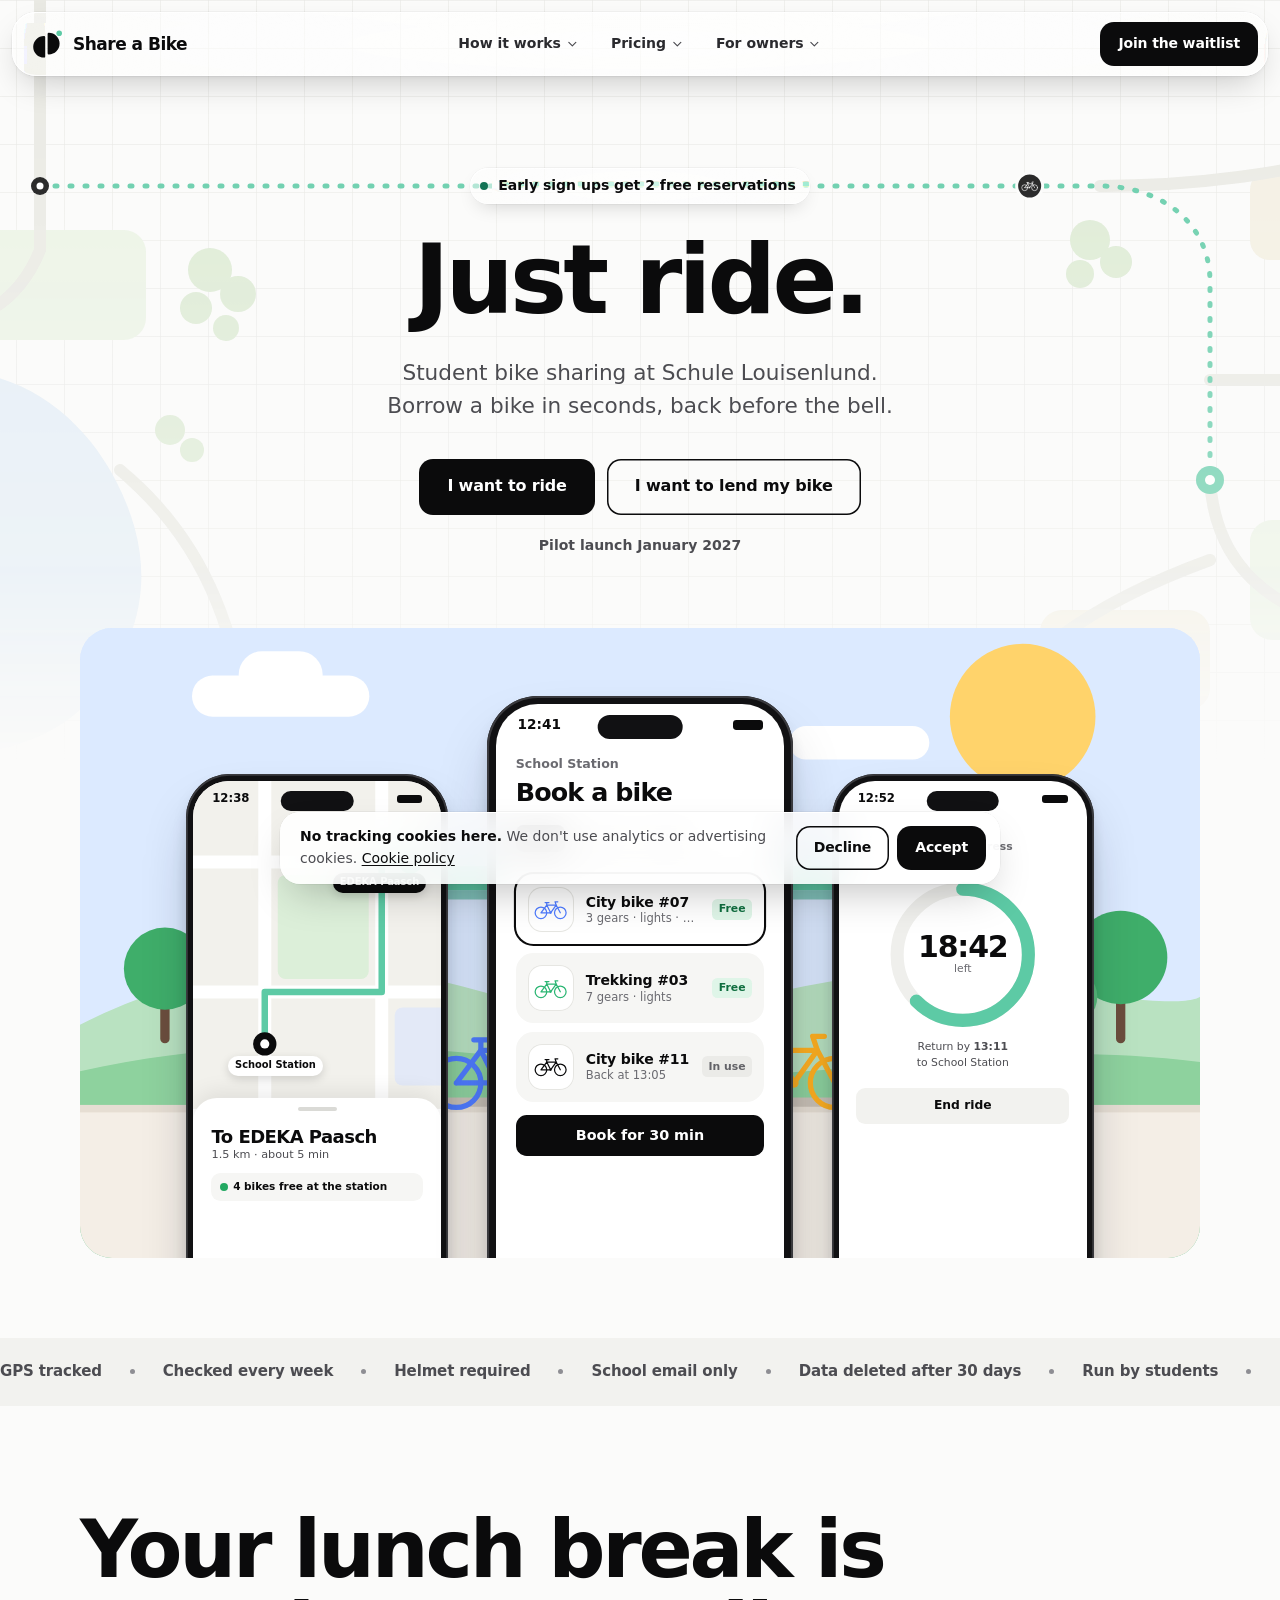
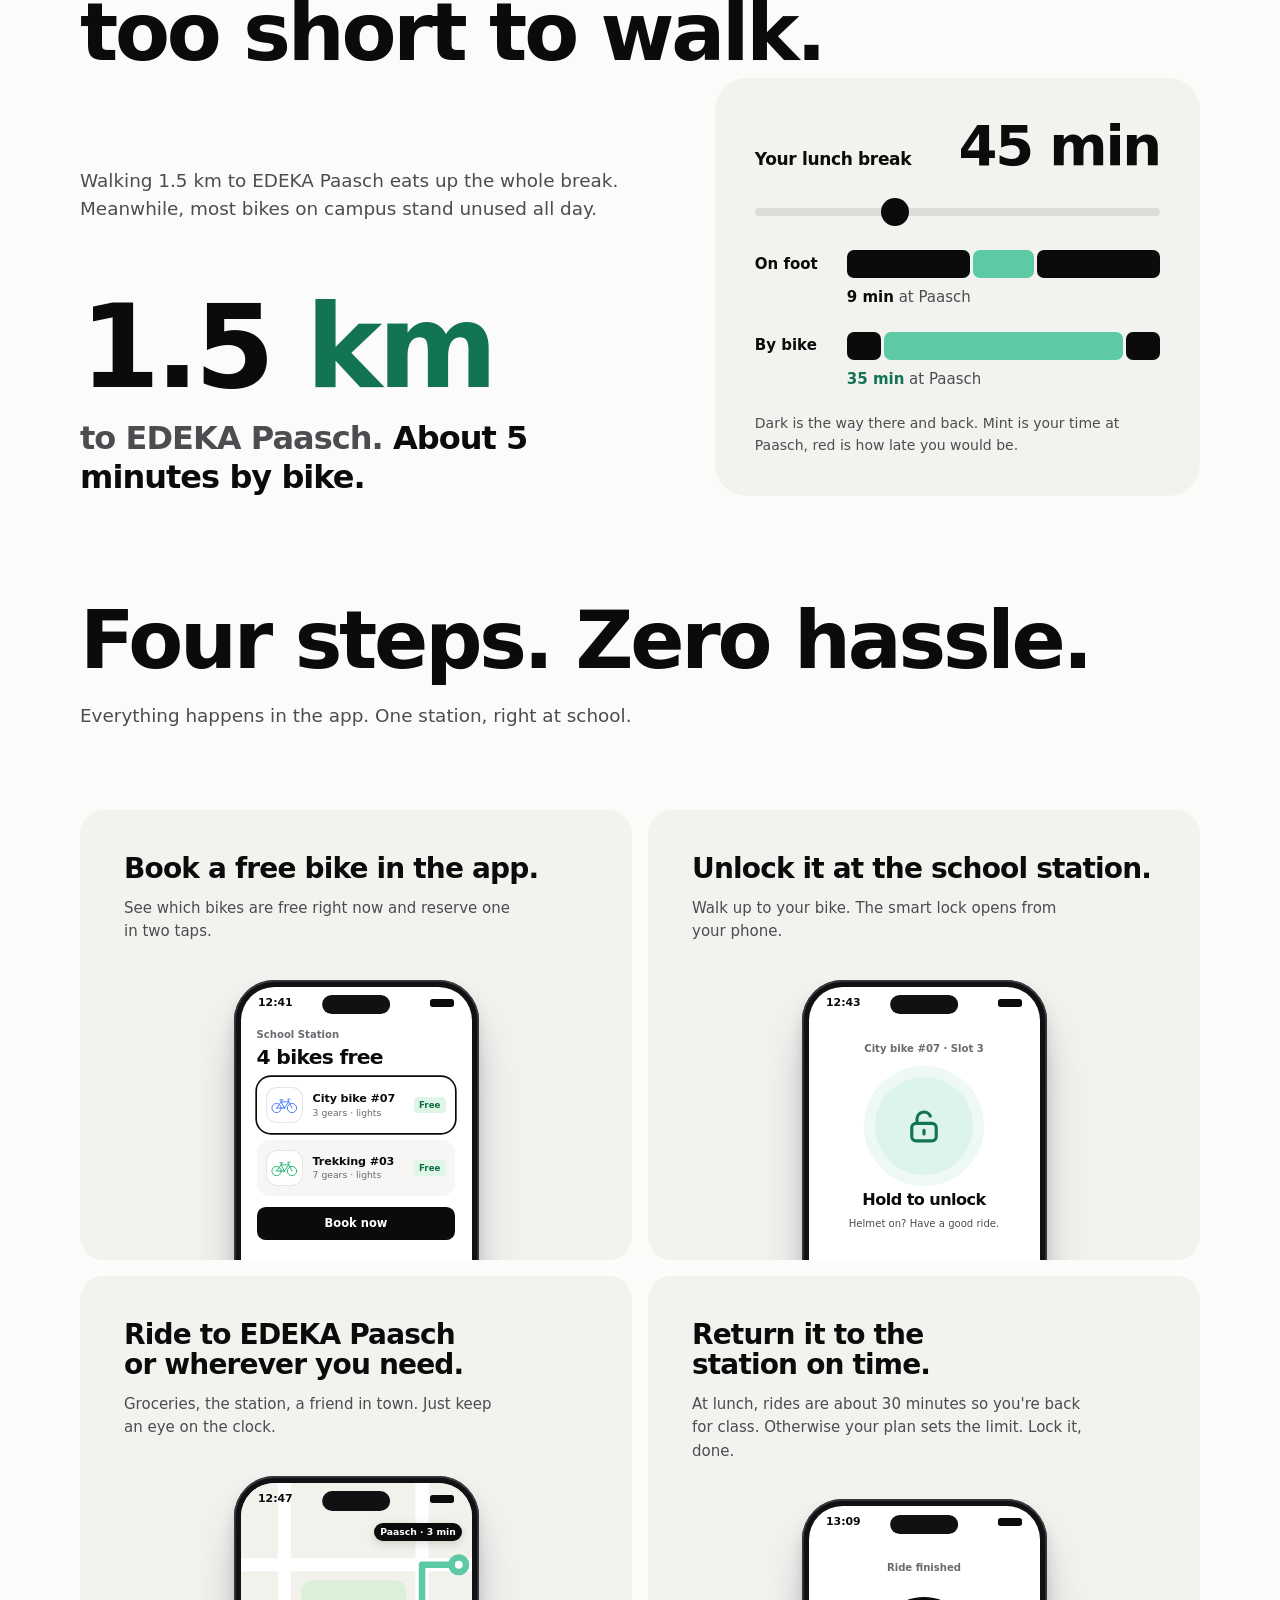
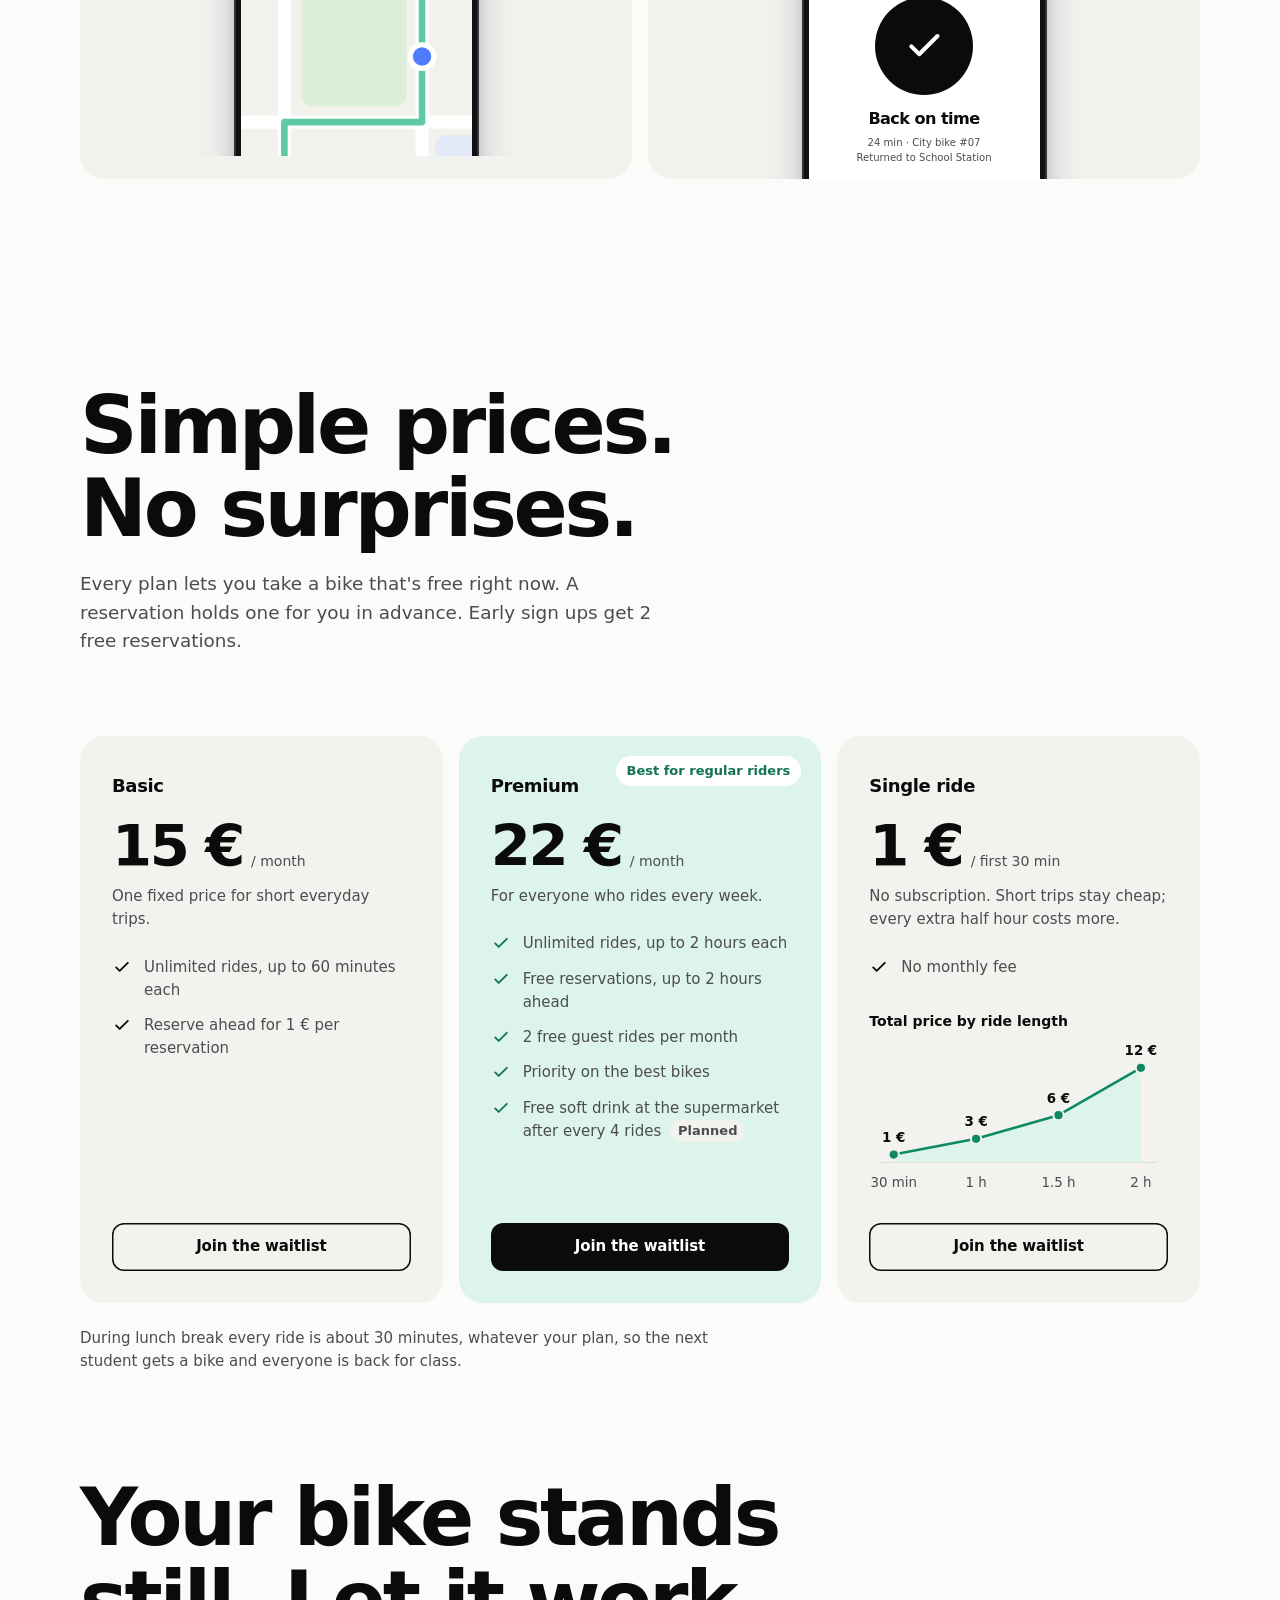
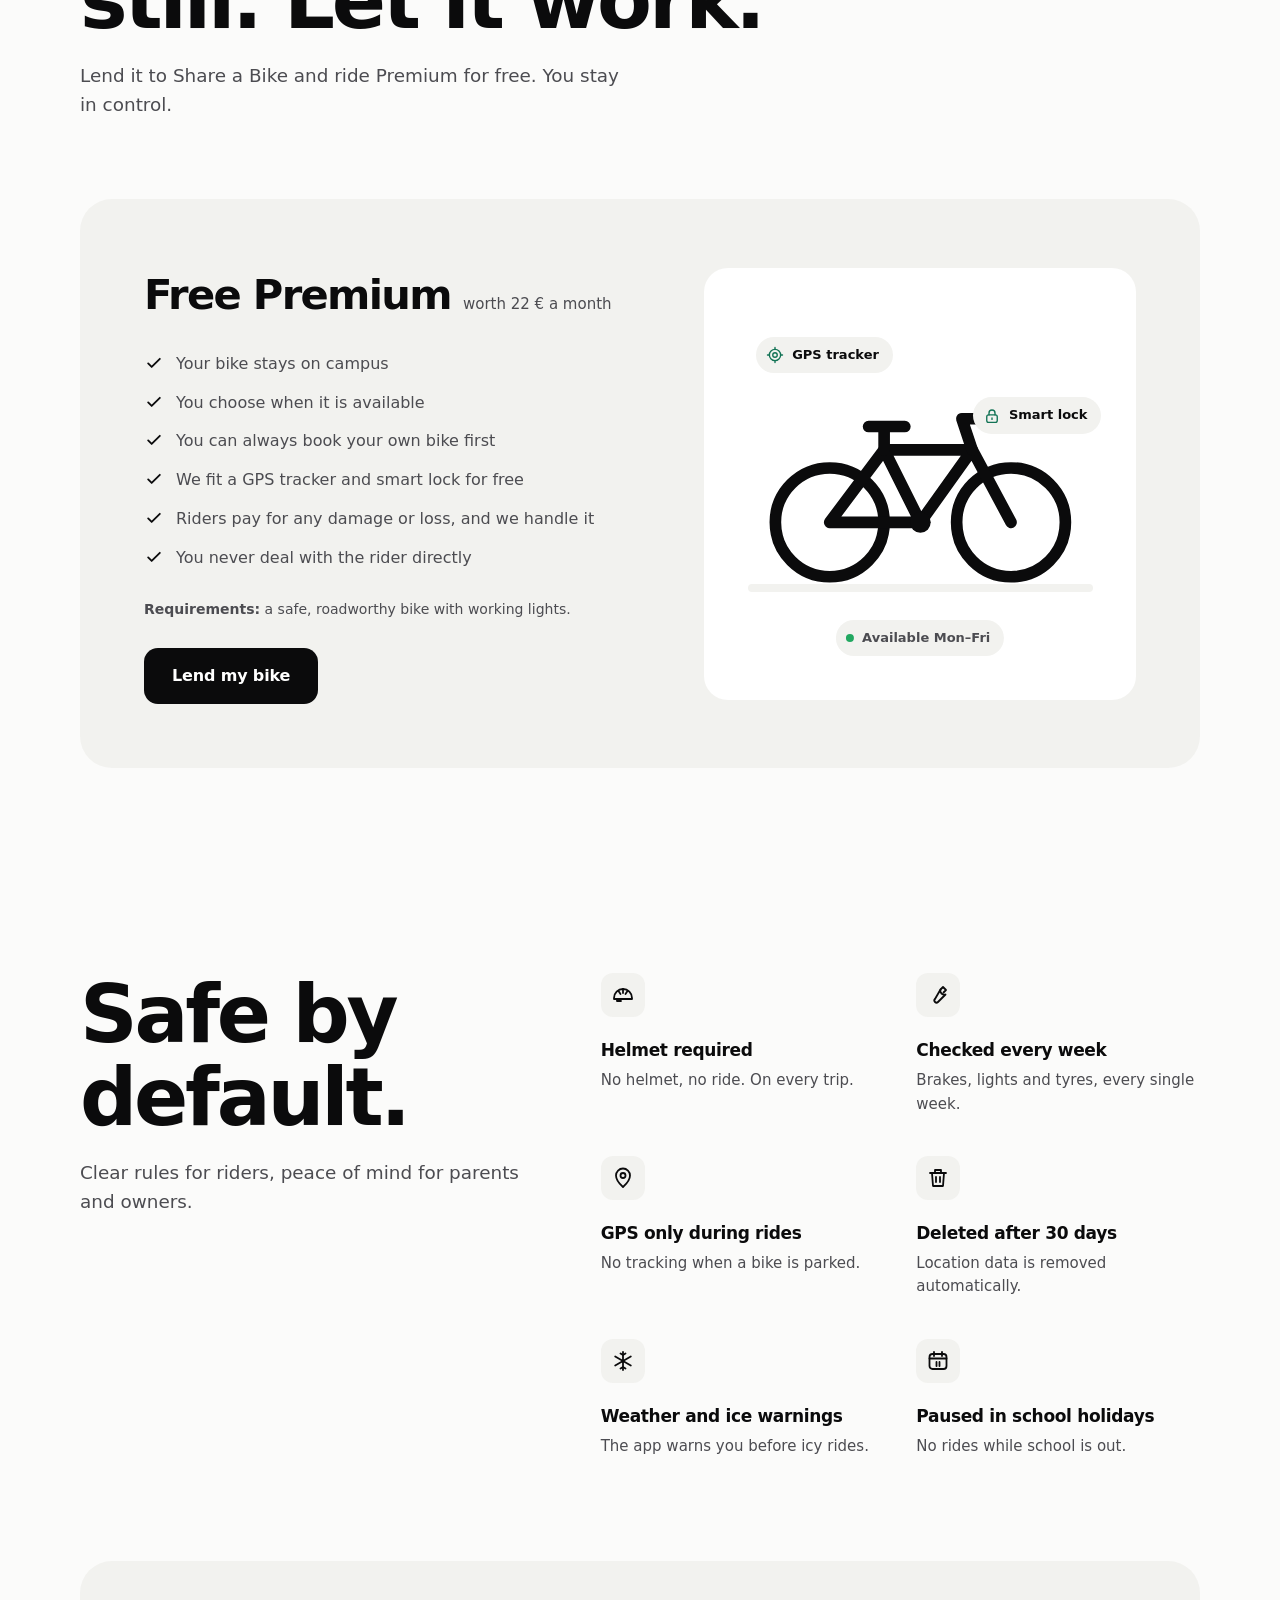
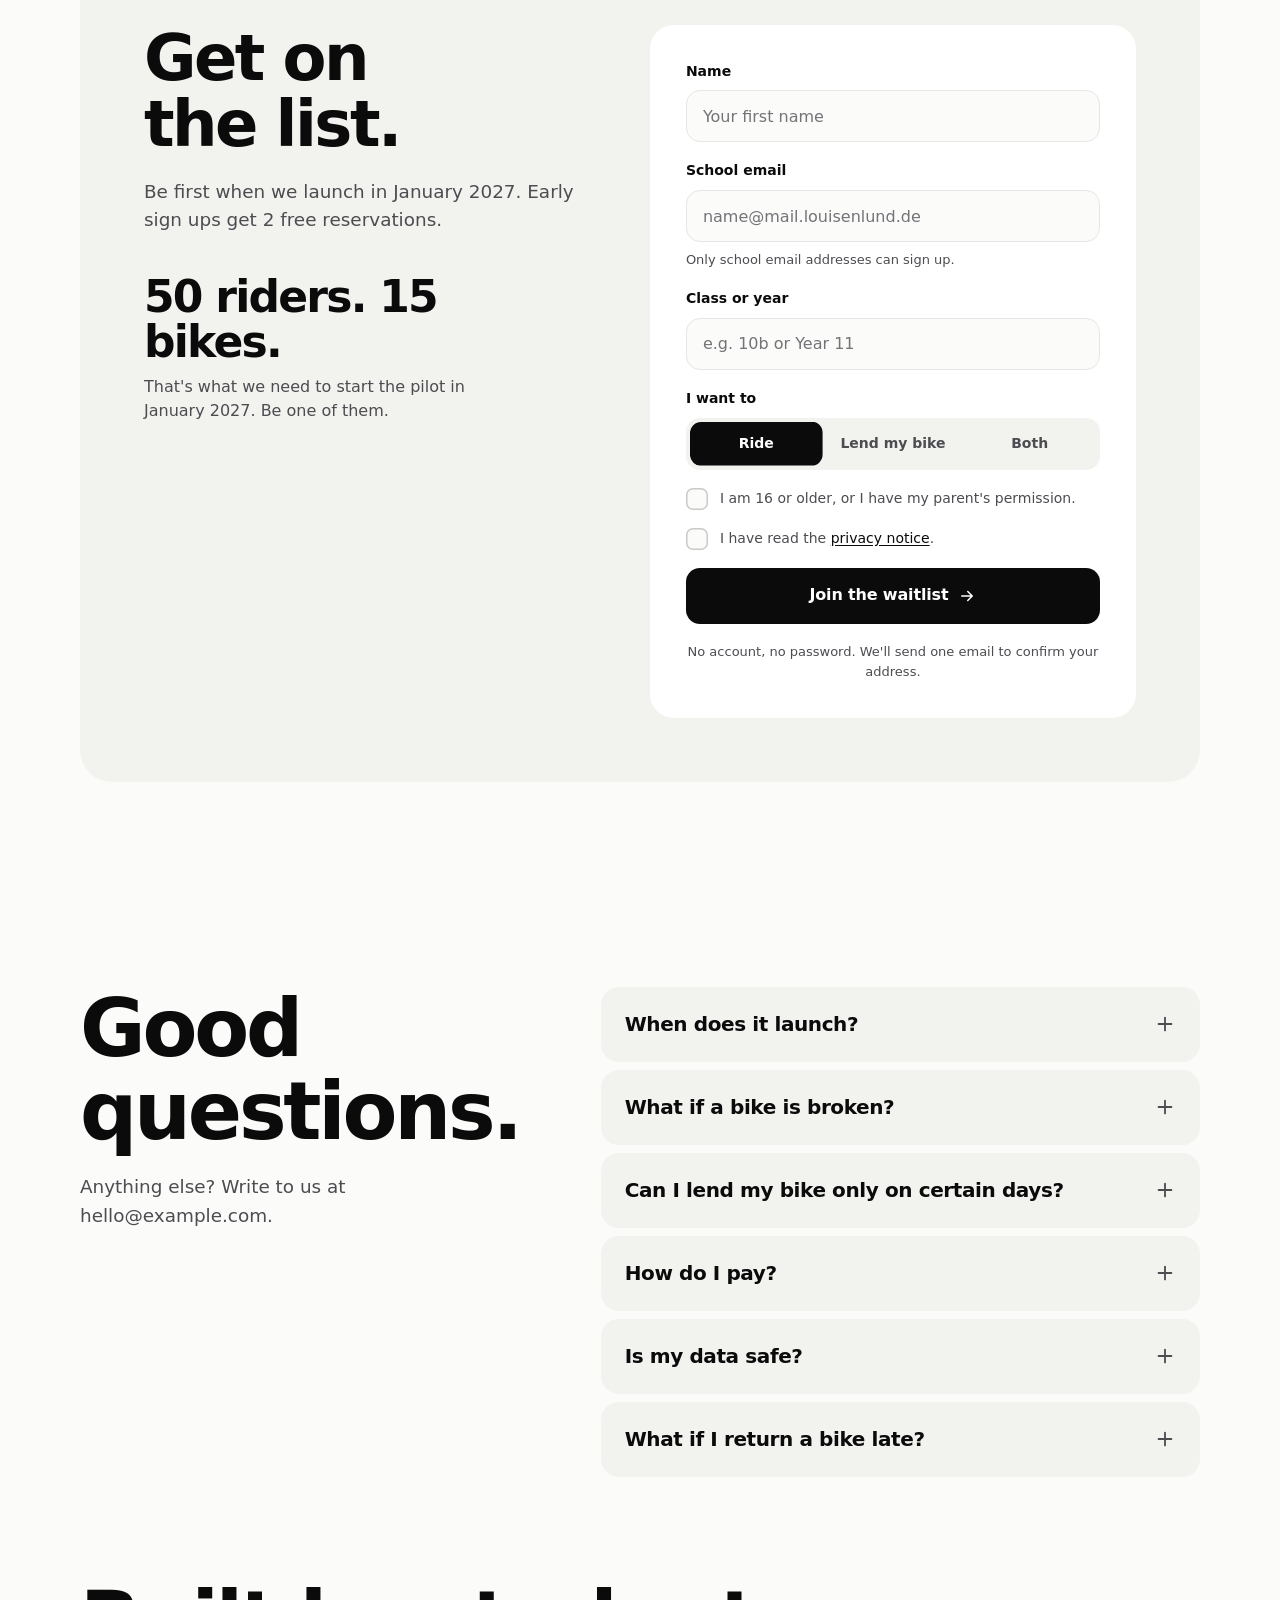
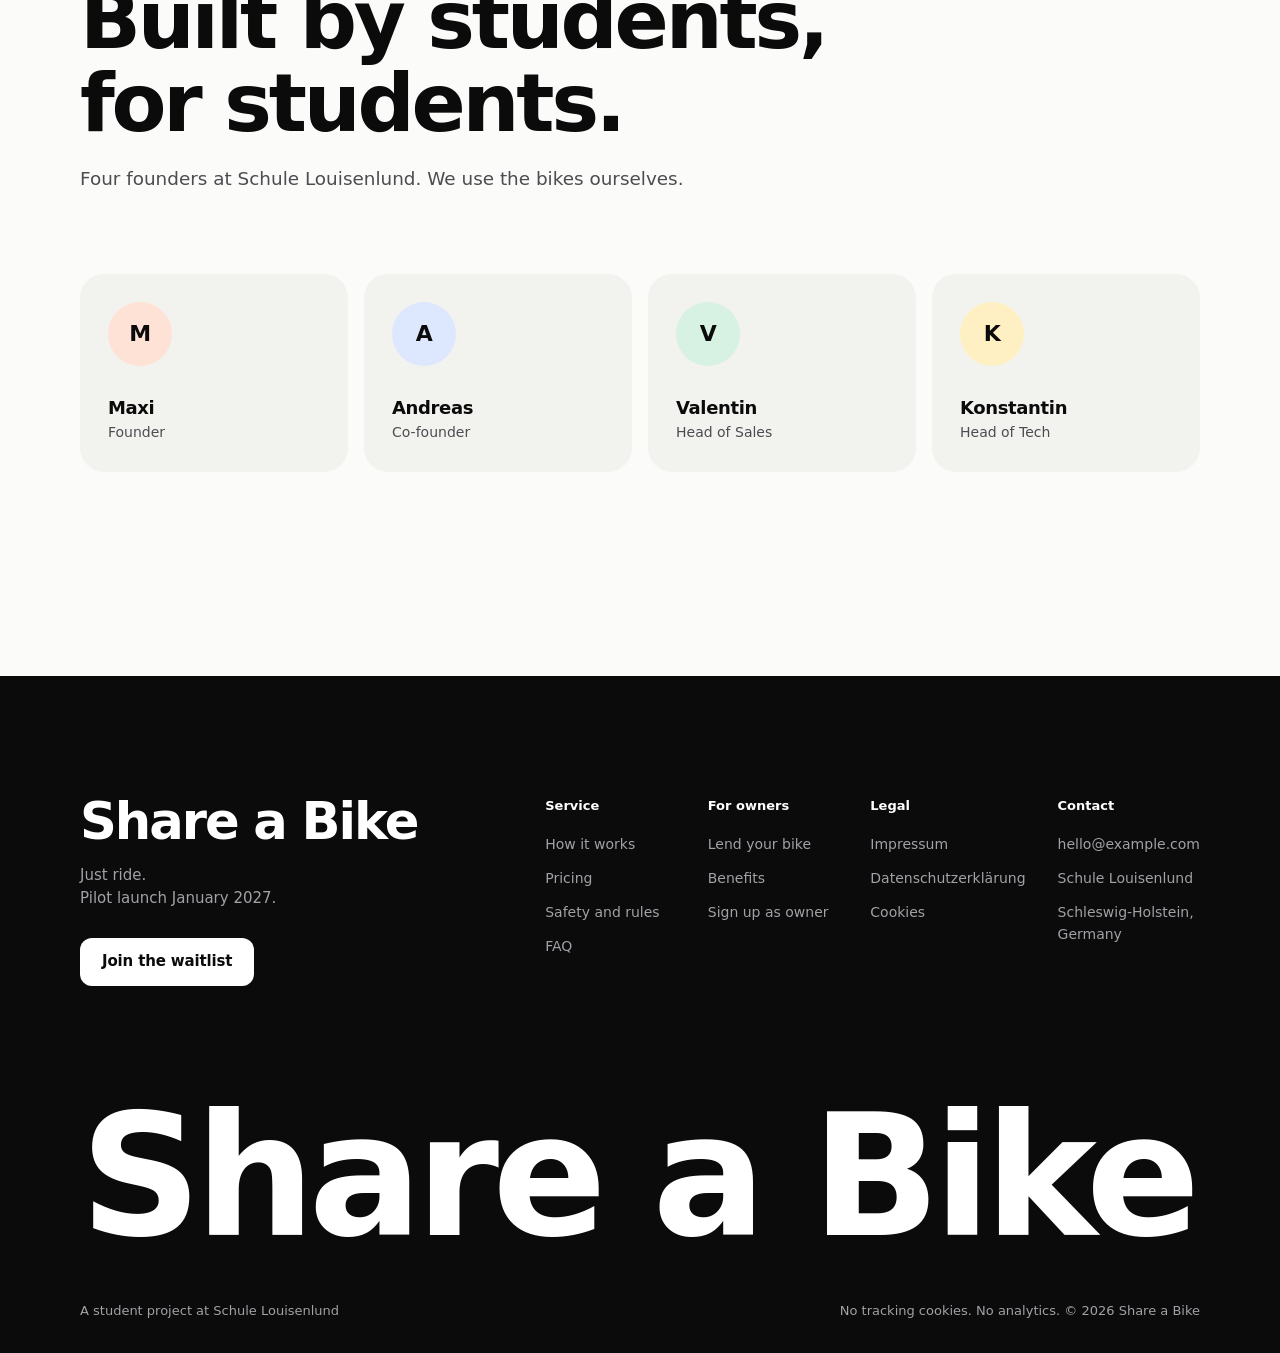
==== commit 6d6862a3: "Rename the service to "Share a Bike" Official name everywhere: header, footer, page titles, Open Gra" ====
--- a/bikeshare-website/site/index.html
+++ b/bikeshare-website/site/index.html
@@ -1,13 +1,13 @@
 <!doctype html>
 <!--
   ============================================================================
-  Bike Rental · pre-launch waitlist site
+  Share a Bike · pre-launch waitlist site
   A student project at Schule Louisenlund.
 
   HOW TO EDIT
   - All texts and prices live directly in this file. Each section is marked
     with a big "SECTION" comment, so search for e.g. "SECTION 5" to find pricing.
-  - The service name "Bike Rental" appears in all files in /site (index,
+  - The service name "Share a Bike" appears in all files in /site (index,
     impressum, datenschutz, confirmed). Use search & replace to rename.
   - Colours, spacing and fonts live in css/style.css (top of the file).
   - The sign-up backend URL and waitlist goals live in js/config.js.
@@ -17,7 +17,7 @@
 <head>
   <meta charset="utf-8">
   <meta name="viewport" content="width=device-width, initial-scale=1, viewport-fit=cover, interactive-widget=resizes-content">
-  <title>Bike Rental · Student bike sharing at Schule Louisenlund</title>
+  <title>Share a Bike · Student bike sharing at Schule Louisenlund</title>
   <meta name="description" content="Peer-to-peer bike sharing for students at Schule Louisenlund. Borrow a bike from the school station in seconds. Join the waitlist for the pilot in January 2027.">
   <meta name="theme-color" content="#FBFBFA">
 
@@ -25,14 +25,14 @@
        IMPORTANT: og:image and og:url must be ABSOLUTE URLs. Replace
        https://your-site.netlify.app with your real domain after deploying. -->
   <meta property="og:type" content="website">
-  <meta property="og:site_name" content="Bike Rental">
-  <meta property="og:title" content="Bike Rental · Just ride.">
+  <meta property="og:site_name" content="Share a Bike">
+  <meta property="og:title" content="Share a Bike · Just ride.">
   <meta property="og:description" content="Borrow a bike from school in seconds. Back before the bell. Join the waitlist: early sign ups get 2 free reservations.">
   <meta property="og:url" content="https://your-site.netlify.app/">
   <meta property="og:image" content="https://your-site.netlify.app/img/og-image.png">
   <meta property="og:image:width" content="1200">
   <meta property="og:image:height" content="630">
-  <meta property="og:image:alt" content="Bike Rental: Just ride. A student bike sharing pilot at Schule Louisenlund.">
+  <meta property="og:image:alt" content="Share a Bike: Just ride. A student bike sharing pilot at Schule Louisenlund.">
   <meta name="twitter:card" content="summary_large_image">
 
   <link rel="icon" href="img/favicon.svg" type="image/svg+xml">
@@ -117,11 +117,11 @@
      ========================================================================== -->
 <header class="site-header">
   <div class="glass" data-glass>
-    <a class="logo" href="#top" aria-label="Bike Rental home">
+    <a class="logo" href="#top" aria-label="Share a Bike home">
       <span class="logo__mark" aria-hidden="true">
         <svg viewBox="-36 -40 80 74" role="img" aria-hidden="true"><path d="M-6 -20 A24 24 0 0 0 -6 28 Z" fill="currentColor" stroke="currentColor" stroke-width="6" stroke-linejoin="round"/><path d="M6 -28 A24 24 0 0 1 6 20 Z" fill="currentColor" stroke="currentColor" stroke-width="6" stroke-linejoin="round"/><circle cx="32" cy="-30" r="7" fill="#5DCAA5"/></svg>
       </span>
-      <span class="logo__text">Bike Rental</span>
+      <span class="logo__text">Share a Bike</span>
     </a>
 
     <!-- Main nav. Hovering (or focusing) a link folds out a panel with links to
@@ -402,7 +402,7 @@
        SECTION 2 · TRUST TICKER
        The list is duplicated once (aria-hidden) for a seamless endless loop.
        ======================================================================== -->
-  <section class="ticker" aria-label="Why you can trust Bike Rental">
+  <section class="ticker" aria-label="Why you can trust Share a Bike">
     <div class="ticker__track">
       <ul class="ticker__list">
         <li>GPS tracked</li><li>Checked every week</li><li>Helmet required</li><li>School email only</li><li>Data deleted after 30 days</li><li>Run by students</li>
@@ -650,7 +650,7 @@
   <section class="section section--tight-top" id="owners">
     <div class="container">
       <h2 class="h2 reveal">Your bike stands still. Let it work.</h2>
-      <p class="lead reveal">Lend it to Bike Rental and ride Premium for free. You stay in control.</p>
+      <p class="lead reveal">Lend it to Share a Bike and ride Premium for free. You stay in control.</p>
 
       <div class="owner-card reveal">
         <div class="owner-card__main">
@@ -888,7 +888,7 @@
   <div class="container">
     <div class="footer__top">
       <div class="footer__brand">
-        <p class="footer__word">Bike Rental</p>
+        <p class="footer__word">Share a Bike</p>
         <p>Just ride.<br>Pilot launch January 2027.</p>
         <a class="btn btn--light" href="#signup" data-role-select="ride">Join the waitlist</a>
       </div>
@@ -921,10 +921,10 @@
         </div>
       </nav>
     </div>
-    <p class="footer__giant" aria-hidden="true">Bike Rental<span>.</span></p>
+    <p class="footer__giant" aria-hidden="true">Share a Bike<span>.</span></p>
     <div class="footer__bottom">
       <p>A student project at Schule Louisenlund</p>
-      <p>No tracking cookies. No analytics. © <span data-year>2026</span> Bike Rental</p>
+      <p>No tracking cookies. No analytics. © <span data-year>2026</span> Share&nbsp;a&nbsp;Bike</p>
     </div>
   </div>
 </footer>
--- a/bikeshare-website/site/css/style.css
+++ b/bikeshare-website/site/css/style.css
@@ -1,5 +1,5 @@
 /* ==========================================================================
-   Bike Rental · stylesheet
+   Share a Bike · stylesheet
    --------------------------------------------------------------------------
    1. Design tokens (colours, type, spacing)  <- change the look here
    2. Font (self-hosted Inter)
